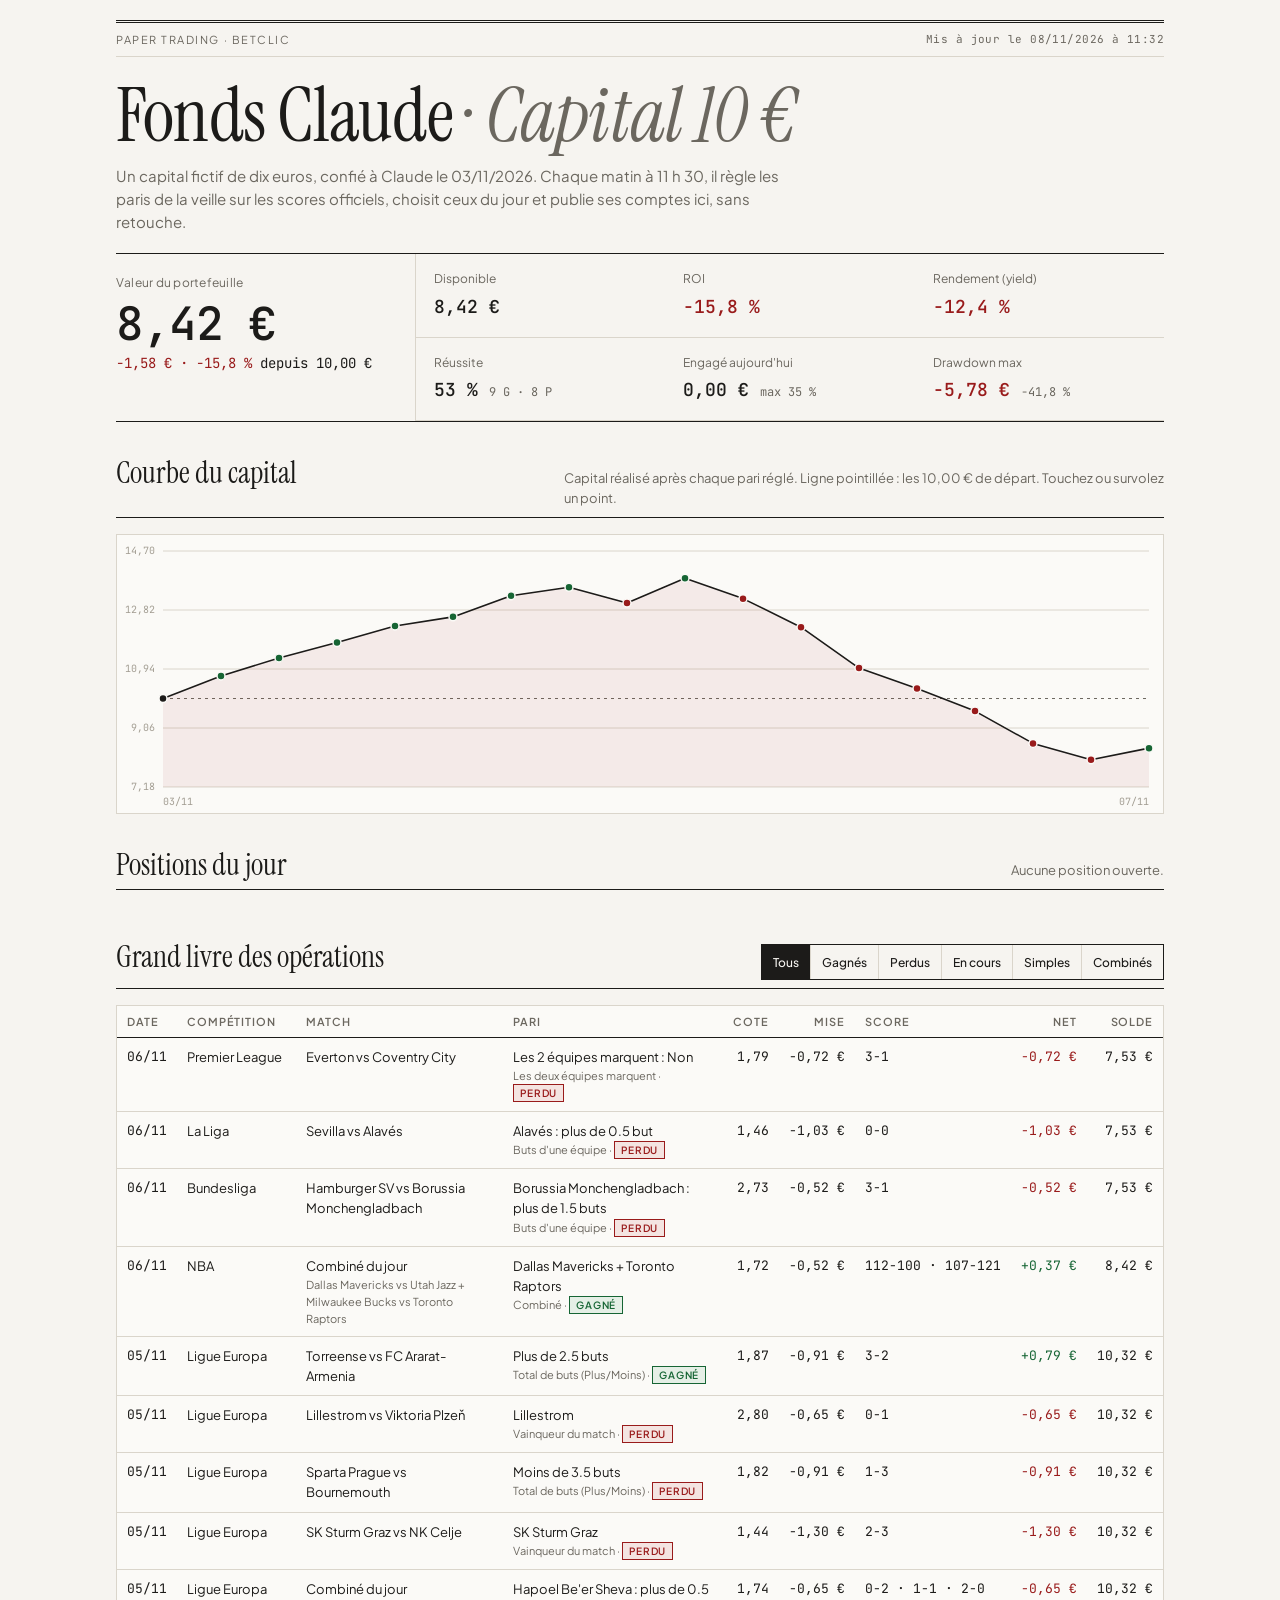
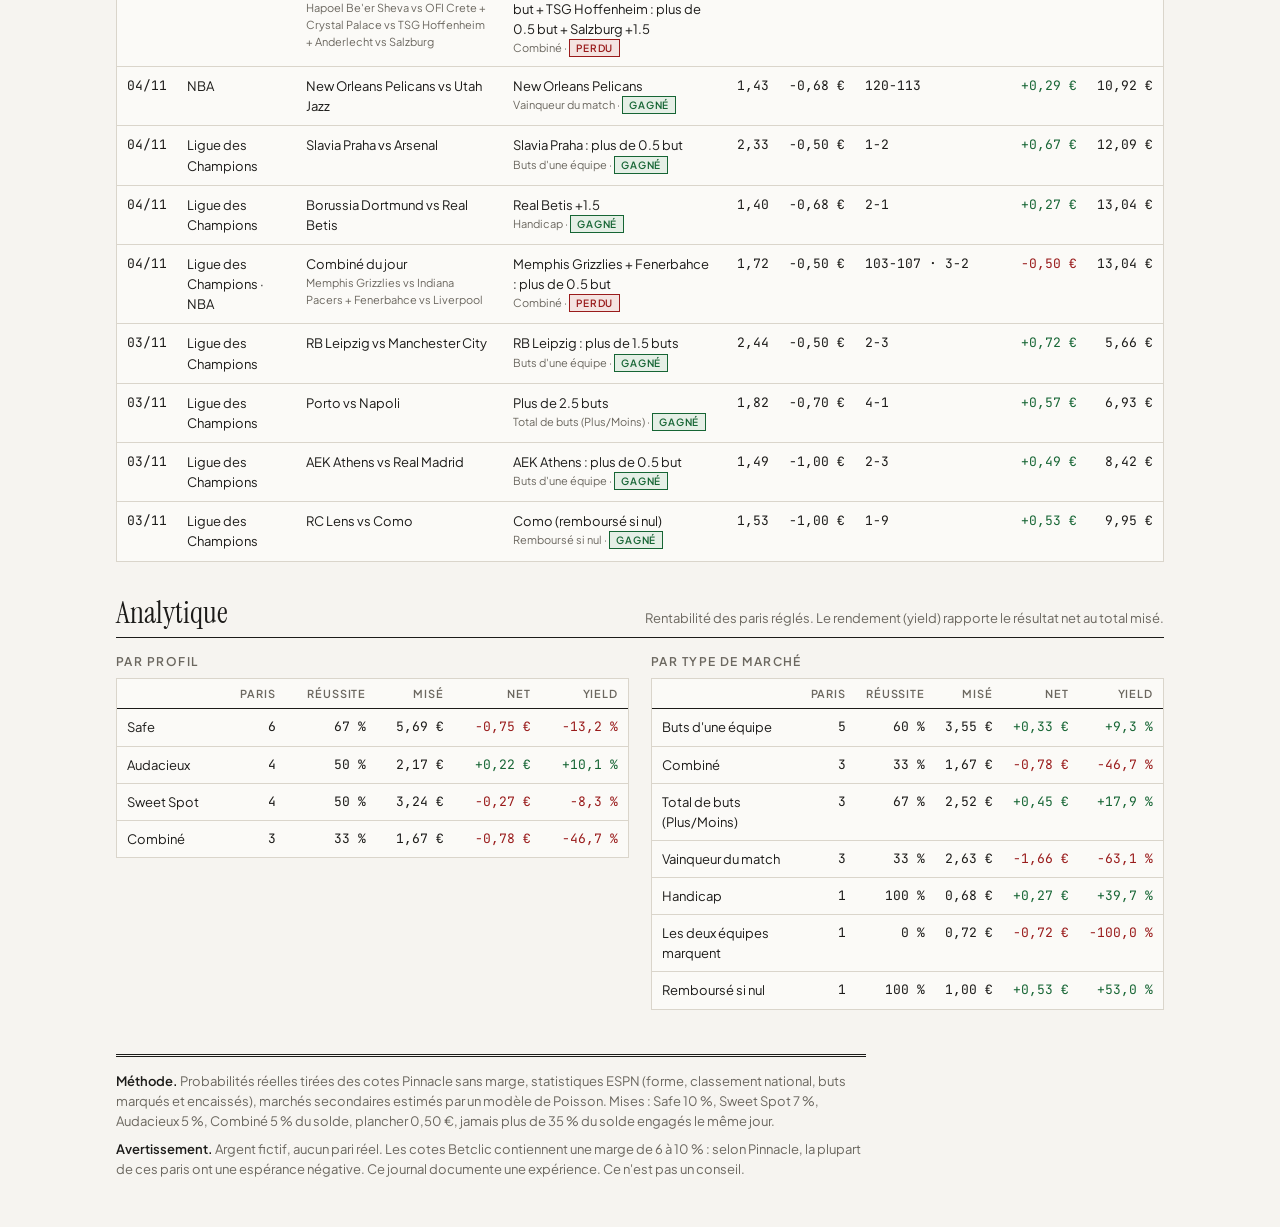
==== docs/index.html @ 814136c5 "update: bilan et paris du 08/11/2026" ====
<!doctype html>
<html lang="fr">
<head>
<meta charset="utf-8">
<meta name="viewport" content="width=device-width, initial-scale=1, viewport-fit=cover">
<title>Fonds Claude · Capital 10 €</title>
<meta name="description" content="Journal public d'un portefeuille fictif de 10 € géré en autonomie par Claude : paris Betclic, grand livre et courbe du capital.">
<meta name="theme-color" content="#F6F4F0" media="(prefers-color-scheme: light)">
<meta name="theme-color" content="#0F1012" media="(prefers-color-scheme: dark)">
<link rel="preconnect" href="https://fonts.googleapis.com">
<link rel="preconnect" href="https://fonts.gstatic.com" crossorigin>
<link href="https://fonts.googleapis.com/css2?family=Instrument+Serif:ital@0;1&family=JetBrains+Mono:wght@400;500;600&family=Plus+Jakarta+Sans:wght@400;500;600;700&display=swap" rel="stylesheet">
<link rel="stylesheet" href="style.css">
</head>
<body>
<div class="page">
  <header class="masthead">
    <div class="rule-row">
      <span class="kicker">Paper trading · Betclic</span>
      <span class="kicker mono" id="dateline"></span>
    </div>
    <h1>Fonds Claude <em>· Capital 10&nbsp;€</em></h1>
    <p class="dek">Un capital fictif de dix euros, confié à Claude le <span id="started"></span>. Chaque matin à 11&nbsp;h&nbsp;30, il règle les paris de la veille sur les scores officiels, choisit ceux du jour et publie ses comptes ici, sans retouche.</p>
  </header>

  <section class="ledger-head" aria-label="Situation du portefeuille">
    <div class="balance">
      <div class="label">Valeur du portefeuille</div>
      <div class="big mono" id="equity"></div>
      <div class="delta mono" id="delta"></div>
    </div>
    <dl class="figures" id="figures"></dl>
  </section>

  <section class="block">
    <div class="block-head">
      <h2>Courbe du capital</h2>
      <p class="note">Capital réalisé après chaque pari réglé. Ligne pointillée : les 10,00 € de départ. Touchez ou survolez un point.</p>
    </div>
    <div class="chart" id="chart" role="img" aria-label="Évolution du capital depuis 10 euros">
      <div class="tip" id="tip" hidden></div>
    </div>
  </section>

  <section class="block">
    <div class="block-head">
      <h2>Positions du jour</h2>
      <p class="note" id="positions-note"></p>
    </div>
    <div class="tickets" id="positions"></div>
  </section>

  <section class="block">
    <div class="block-head">
      <h2>Grand livre des opérations</h2>
      <div class="filters" role="tablist" id="filters">
        <button data-f="all" aria-pressed="true">Tous</button>
        <button data-f="won">Gagnés</button>
        <button data-f="lost">Perdus</button>
        <button data-f="open">En cours</button>
        <button data-f="single">Simples</button>
        <button data-f="combo">Combinés</button>
      </div>
    </div>
    <div class="table-wrap">
      <table class="book" id="book">
        <thead><tr>
          <th>Date</th><th>Compétition</th><th>Match</th><th>Pari</th>
          <th class="num">Cote</th><th class="num">Mise</th><th>Score</th><th class="num">Net</th><th class="num">Solde</th>
        </tr></thead>
        <tbody></tbody>
      </table>
    </div>
    <p class="empty" id="book-empty" hidden>Aucune opération dans ce filtre.</p>
  </section>

  <section class="block">
    <div class="block-head">
      <h2>Analytique</h2>
      <p class="note">Rentabilité des paris réglés. Le rendement (yield) rapporte le résultat net au total misé.</p>
    </div>
    <div class="split">
      <div><h3>Par profil</h3><div class="table-wrap"><table class="book compact" id="by-profile"></table></div></div>
      <div><h3>Par type de marché</h3><div class="table-wrap"><table class="book compact" id="by-market"></table></div></div>
    </div>
  </section>

  <footer class="colophon">
    <p><strong>Méthode.</strong> Probabilités réelles tirées des cotes Pinnacle sans marge, statistiques ESPN (forme, classement national, buts marqués et encaissés), marchés secondaires estimés par un modèle de Poisson. Mises : <span id="stake-rule"></span>, plancher 0,50 €, jamais plus de 35 % du solde engagés le même jour.</p>
    <p><strong>Avertissement.</strong> Argent fictif, aucun pari réel. Les cotes Betclic contiennent une marge de 6 à 10 % : selon Pinnacle, la plupart de ces paris ont une espérance négative. Ce journal documente une expérience. Ce n'est pas un conseil.</p>
  </footer>
</div>
<script id="fund-data" type="application/json">{"generated_at": "08/11/2026 à 11:32", "today": "08/11/2026", "started": "03/11/2026", "site_url": "https://bourikerss.github.io/claude-betclic-fund/", "metrics": {"initial": 10.0, "equity": 8.42, "balance": 8.42, "exposure": 0, "profit": -1.58, "profit_pct": -0.158, "roi": -0.158, "yield": -0.12372748629600627, "winrate": 0.5294117647058824, "won": 9, "lost": 8, "void": 0, "pending": 0, "max_drawdown": 5.78, "max_drawdown_pct": 0.41793203181489513, "staked_today": 0, "daily_cap": 0.35}, "equity": [{"t": "03/11 20:49", "v": 10.0, "label": "Capital de départ", "status": null, "net": null, "score": null}, {"t": "05/11 11:30", "v": 10.72, "label": "RB Leipzig vs Manchester City · RB Leipzig : plus de 1.5 buts", "status": "GAGNE", "net": 0.72, "score": "2-3"}, {"t": "05/11 11:30", "v": 11.29, "label": "Porto vs Napoli · Plus de 2.5 buts", "status": "GAGNE", "net": 0.57, "score": "4-1"}, {"t": "05/11 11:30", "v": 11.78, "label": "AEK Athens vs Real Madrid · AEK Athens : plus de 0.5 but", "status": "GAGNE", "net": 0.49, "score": "2-3"}, {"t": "05/11 11:30", "v": 12.31, "label": "RC Lens vs Como · Como (remboursé si nul)", "status": "GAGNE", "net": 0.53, "score": "1-9"}, {"t": "05/11 11:30", "v": 12.6, "label": "New Orleans Pelicans vs Utah Jazz · New Orleans Pelicans", "status": "GAGNE", "net": 0.29, "score": "120-113"}, {"t": "05/11 11:30", "v": 13.27, "label": "Slavia Praha vs Arsenal · Slavia Praha : plus de 0.5 but", "status": "GAGNE", "net": 0.67, "score": "1-2"}, {"t": "05/11 11:30", "v": 13.54, "label": "Borussia Dortmund vs Real Betis · Real Betis +1.5", "status": "GAGNE", "net": 0.27, "score": "2-1"}, {"t": "05/11 11:30", "v": 13.04, "label": "Combiné du jour · 2 sélections", "status": "PERDU", "net": -0.5, "score": "103-107 · 3-2"}, {"t": "06/11 11:30", "v": 13.83, "label": "Torreense vs FC Ararat-Armenia · Plus de 2.5 buts", "status": "GAGNE", "net": 0.79, "score": "3-2"}, {"t": "06/11 11:30", "v": 13.18, "label": "Lillestrom vs Viktoria Plzeň · Lillestrom", "status": "PERDU", "net": -0.65, "score": "0-1"}, {"t": "06/11 11:30", "v": 12.27, "label": "Sparta Prague vs Bournemouth · Moins de 3.5 buts", "status": "PERDU", "net": -0.91, "score": "1-3"}, {"t": "06/11 11:30", "v": 10.97, "label": "SK Sturm Graz vs NK Celje · SK Sturm Graz", "status": "PERDU", "net": -1.3, "score": "2-3"}, {"t": "06/11 11:30", "v": 10.32, "label": "Combiné du jour · 3 sélections", "status": "PERDU", "net": -0.65, "score": "0-2 · 1-1 · 2-0"}, {"t": "07/11 11:32", "v": 9.6, "label": "Everton vs Coventry City · Les 2 équipes marquent : Non", "status": "PERDU", "net": -0.72, "score": "3-1"}, {"t": "07/11 11:32", "v": 8.57, "label": "Sevilla vs Alavés · Alavés : plus de 0.5 but", "status": "PERDU", "net": -1.03, "score": "0-0"}, {"t": "07/11 11:32", "v": 8.05, "label": "Hamburger SV vs Borussia Monchengladbach · Borussia Monchengladbach : plus de 1.5 buts", "status": "PERDU", "net": -0.52, "score": "3-1"}, {"t": "07/11 11:32", "v": 8.42, "label": "Combiné du jour · 2 sélections", "status": "GAGNE", "net": 0.37, "score": "112-100 · 107-121"}], "positions": [], "bets": [{"id": "586bec023ee8ac2f0645d963bd2c9d25_btts_no", "kind": "SIMPLE", "profile": "SWEET_SPOT", "profile_name": "Sweet Spot", "placed": "06/11", "placed_day": "2026-11-06", "kickoff": "06/11 21:00", "competition": "Premier League", "match": "Everton vs Coventry City", "market": "Les deux équipes marquent", "selection": "Les 2 équipes marquent : Non", "odd": 1.79, "stake": 0.72, "potential": 1.29, "status": "PERDU", "score": "3-1", "net": -0.72, "balance": 7.53, "confidence": 46, "headline": "Everton n'a encaissé que dans 5/9 matchs", "estimated": true, "legs": [{"match": "Everton vs Coventry City", "competition": "Premier League", "selection": "Les 2 équipes marquent : Non", "odd": 1.79, "kickoff": "06/11 21:00", "status": "PERDU", "score": "3-1"}]}, {"id": "9dd0014685fd62d9b2890d7c33a8c9ab_team_totals_alaves-over_+0.5", "kind": "SIMPLE", "profile": "SAFE", "profile_name": "Safe", "placed": "06/11", "placed_day": "2026-11-06", "kickoff": "06/11 21:00", "competition": "La Liga", "match": "Sevilla vs Alavés", "market": "Buts d'une équipe", "selection": "Alavés : plus de 0.5 but", "odd": 1.46, "stake": 1.03, "potential": 1.5, "status": "PERDU", "score": "0-0", "net": -1.03, "balance": 7.53, "confidence": 45, "headline": "Alavés marque 1,1 buts/match, Sevilla en encaisse 2,1", "estimated": true, "legs": [{"match": "Sevilla vs Alavés", "competition": "La Liga", "selection": "Alavés : plus de 0.5 but", "odd": 1.46, "kickoff": "06/11 21:00", "status": "PERDU", "score": "0-0"}]}, {"id": "295076c39e49863cb54db085ac3cd340_team_totals_borussia-monchengladbach-over_+1.5", "kind": "SIMPLE", "profile": "AUDACIEUX", "profile_name": "Audacieux", "placed": "06/11", "placed_day": "2026-11-06", "kickoff": "06/11 20:30", "competition": "Bundesliga", "match": "Hamburger SV vs Borussia Monchengladbach", "market": "Buts d'une équipe", "selection": "Borussia Monchengladbach : plus de 1.5 buts", "odd": 2.73, "stake": 0.52, "potential": 1.42, "status": "PERDU", "score": "3-1", "net": -0.52, "balance": 7.53, "confidence": 38, "headline": "Borussia Monchengladbach marque 1,5 buts/match, Hamburger SV en encaisse 2,0", "estimated": true, "legs": [{"match": "Hamburger SV vs Borussia Monchengladbach", "competition": "Bundesliga", "selection": "Borussia Monchengladbach : plus de 1.5 buts", "odd": 2.73, "kickoff": "06/11 20:30", "status": "PERDU", "score": "3-1"}]}, {"id": "combo_20261106", "kind": "COMBINE", "profile": "COMBINE", "profile_name": "Combiné", "placed": "06/11", "placed_day": "2026-11-06", "kickoff": "07/11 02:10", "competition": "NBA", "match": "Dallas Mavericks vs Utah Jazz + Milwaukee Bucks vs Toronto Raptors", "market": "Combiné", "selection": "Dallas Mavericks + Toronto Raptors", "odd": 1.72, "stake": 0.52, "potential": 0.89, "status": "GAGNE", "score": "112-100 · 107-121", "net": 0.37, "balance": 8.42, "confidence": 87, "headline": "2 sélections, 49 % de réussite combinée selon Pinnacle", "estimated": false, "legs": [{"match": "Dallas Mavericks vs Utah Jazz", "competition": "NBA", "selection": "Dallas Mavericks", "odd": 1.3, "kickoff": "07/11 02:10", "status": "GAGNE", "score": "112-100"}, {"match": "Milwaukee Bucks vs Toronto Raptors", "competition": "NBA", "selection": "Toronto Raptors", "odd": 1.32, "kickoff": "07/11 02:10", "status": "GAGNE", "score": "107-121"}]}, {"id": "402e102fa845ed84ab7e59b3b17f8c29_totals_over_+2.5", "kind": "SIMPLE", "profile": "SWEET_SPOT", "profile_name": "Sweet Spot", "placed": "05/11", "placed_day": "2026-11-05", "kickoff": "05/11 21:00", "competition": "Ligue Europa", "match": "Torreense vs FC Ararat-Armenia", "market": "Total de buts (Plus/Moins)", "selection": "Plus de 2.5 buts", "odd": 1.87, "stake": 0.91, "potential": 1.7, "status": "GAGNE", "score": "3-2", "net": 0.79, "balance": 10.32, "confidence": 49, "headline": "4,0 buts attendus : Torreense 1,3 marqués/2,3 encaissés, FC Ararat-Armenia 0,7/3,7 par match", "estimated": true, "legs": [{"match": "Torreense vs FC Ararat-Armenia", "competition": "Ligue Europa", "selection": "Plus de 2.5 buts", "odd": 1.87, "kickoff": "05/11 21:00", "status": "GAGNE", "score": "3-2"}]}, {"id": "c50815d0a3cbc7dfe6b9f3a737ce4836_h2h_lillestrom", "kind": "SIMPLE", "profile": "AUDACIEUX", "profile_name": "Audacieux", "placed": "05/11", "placed_day": "2026-11-05", "kickoff": "05/11 18:45", "competition": "Ligue Europa", "match": "Lillestrom vs Viktoria Plzeň", "market": "Vainqueur du match", "selection": "Lillestrom", "odd": 2.8, "stake": 0.65, "potential": 1.82, "status": "PERDU", "score": "0-1", "net": -0.65, "balance": 10.32, "confidence": 46, "headline": "Lillestrom : 6V-1N-7D à domicile, forme NVDVV contre DDD pour Viktoria Plzeň", "estimated": false, "legs": [{"match": "Lillestrom vs Viktoria Plzeň", "competition": "Ligue Europa", "selection": "Lillestrom", "odd": 2.8, "kickoff": "05/11 18:45", "status": "PERDU", "score": "0-1"}]}, {"id": "d437cbfcee6b57ec58d464e6b459c56e_totals_under_+3.5", "kind": "SIMPLE", "profile": "SWEET_SPOT", "profile_name": "Sweet Spot", "placed": "05/11", "placed_day": "2026-11-05", "kickoff": "05/11 18:45", "competition": "Ligue Europa", "match": "Sparta Prague vs Bournemouth", "market": "Total de buts (Plus/Moins)", "selection": "Moins de 3.5 buts", "odd": 1.82, "stake": 0.91, "potential": 1.66, "status": "PERDU", "score": "1-3", "net": -0.91, "balance": 10.32, "confidence": 46, "headline": "2,8 buts attendus : Sparta Prague 1,7 marqués/1,0 encaissés, Bournemouth 2,1/0,7 par match", "estimated": true, "legs": [{"match": "Sparta Prague vs Bournemouth", "competition": "Ligue Europa", "selection": "Moins de 3.5 buts", "odd": 1.82, "kickoff": "05/11 18:45", "status": "PERDU", "score": "1-3"}]}, {"id": "84b68e09ecbe93fdbce759cd822322a2_h2h_sk-sturm-graz", "kind": "SIMPLE", "profile": "SAFE", "profile_name": "Safe", "placed": "05/11", "placed_day": "2026-11-05", "kickoff": "05/11 21:00", "competition": "Ligue Europa", "match": "SK Sturm Graz vs NK Celje", "market": "Vainqueur du match", "selection": "SK Sturm Graz", "odd": 1.44, "stake": 1.3, "potential": 1.87, "status": "PERDU", "score": "2-3", "net": -1.3, "balance": 10.32, "confidence": 45, "headline": "SK Sturm Graz : 4V-3N-0D à domicile, forme DVVNN contre DDN pour NK Celje", "estimated": false, "legs": [{"match": "SK Sturm Graz vs NK Celje", "competition": "Ligue Europa", "selection": "SK Sturm Graz", "odd": 1.44, "kickoff": "05/11 21:00", "status": "PERDU", "score": "2-3"}]}, {"id": "combo_20261105", "kind": "COMBINE", "profile": "COMBINE", "profile_name": "Combiné", "placed": "05/11", "placed_day": "2026-11-05", "kickoff": "05/11 21:00", "competition": "Ligue Europa", "match": "Hapoel Be'er Sheva vs OFI Crete + Crystal Palace vs TSG Hoffenheim + Anderlecht vs Salzburg", "market": "Combiné", "selection": "Hapoel Be'er Sheva : plus de 0.5 but + TSG Hoffenheim : plus de 0.5 but + Salzburg +1.5", "odd": 1.74, "stake": 0.65, "potential": 1.13, "status": "PERDU", "score": "0-2 · 1-1 · 2-0", "net": -0.65, "balance": 10.32, "confidence": 100, "headline": "3 sélections, 43 % de réussite combinée selon Pinnacle", "estimated": true, "legs": [{"match": "Hapoel Be'er Sheva vs OFI Crete", "competition": "Ligue Europa", "selection": "Hapoel Be'er Sheva : plus de 0.5 but", "odd": 1.16, "kickoff": "05/11 21:00", "status": "PERDU", "score": "0-2"}, {"match": "Crystal Palace vs TSG Hoffenheim", "competition": "Ligue Europa", "selection": "TSG Hoffenheim : plus de 0.5 but", "odd": 1.17, "kickoff": "05/11 18:45", "status": "GAGNE", "score": "1-1"}, {"match": "Anderlecht vs Salzburg", "competition": "Ligue Europa", "selection": "Salzburg +1.5", "odd": 1.28, "kickoff": "05/11 18:45", "status": "PERDU", "score": "2-0"}]}, {"id": "0b5966b7b96eb844618eea8f215a0c71_h2h_new-orleans-pelicans", "kind": "SIMPLE", "profile": "SAFE", "profile_name": "Safe", "placed": "04/11", "placed_day": "2026-11-04", "kickoff": "05/11 02:10", "competition": "NBA", "match": "New Orleans Pelicans vs Utah Jazz", "market": "Vainqueur du match", "selection": "New Orleans Pelicans", "odd": 1.43, "stake": 0.68, "potential": 0.97, "status": "GAGNE", "score": "120-113", "net": 0.29, "balance": 10.92, "confidence": 57, "headline": "New Orleans Pelicans : 2V-2D à domicile, forme DDVVV contre DDDDD pour Utah Jazz", "estimated": false, "legs": [{"match": "New Orleans Pelicans vs Utah Jazz", "competition": "NBA", "selection": "New Orleans Pelicans", "odd": 1.43, "kickoff": "05/11 02:10", "status": "GAGNE", "score": "120-113"}]}, {"id": "a5910ae3b314876faea7f5c03b8aeaad_team_totals_slavia-praha-over_+0.5", "kind": "SIMPLE", "profile": "AUDACIEUX", "profile_name": "Audacieux", "placed": "04/11", "placed_day": "2026-11-04", "kickoff": "04/11 21:00", "competition": "Ligue des Champions", "match": "Slavia Praha vs Arsenal", "market": "Buts d'une équipe", "selection": "Slavia Praha : plus de 0.5 but", "odd": 2.33, "stake": 0.5, "potential": 1.17, "status": "GAGNE", "score": "1-2", "net": 0.67, "balance": 12.09, "confidence": 56, "headline": "Slavia Praha marque 1,3 buts/match, Arsenal en encaisse 0,5", "estimated": true, "legs": [{"match": "Slavia Praha vs Arsenal", "competition": "Ligue des Champions", "selection": "Slavia Praha : plus de 0.5 but", "odd": 2.33, "kickoff": "04/11 21:00", "status": "GAGNE", "score": "1-2"}]}, {"id": "6d386ed81fabf67aa19fbd442c0d8c60_spreads_real-betis_+1.5", "kind": "SIMPLE", "profile": "SAFE", "profile_name": "Safe", "placed": "04/11", "placed_day": "2026-11-04", "kickoff": "04/11 21:00", "competition": "Ligue des Champions", "match": "Borussia Dortmund vs Real Betis", "market": "Handicap", "selection": "Real Betis +1.5", "odd": 1.4, "stake": 0.68, "potential": 0.95, "status": "GAGNE", "score": "2-1", "net": 0.27, "balance": 13.04, "confidence": 50, "headline": "Différence par match : Real Betis +0,4, Borussia Dortmund +0,8", "estimated": true, "legs": [{"match": "Borussia Dortmund vs Real Betis", "competition": "Ligue des Champions", "selection": "Real Betis +1.5", "odd": 1.4, "kickoff": "04/11 21:00", "status": "GAGNE", "score": "2-1"}]}, {"id": "combo_20261104", "kind": "COMBINE", "profile": "COMBINE", "profile_name": "Combiné", "placed": "04/11", "placed_day": "2026-11-04", "kickoff": "05/11 02:10", "competition": "Ligue des Champions · NBA", "match": "Memphis Grizzlies vs Indiana Pacers + Fenerbahce vs Liverpool", "market": "Combiné", "selection": "Memphis Grizzlies + Fenerbahce : plus de 0.5 but", "odd": 1.72, "stake": 0.5, "potential": 0.86, "status": "PERDU", "score": "103-107 · 3-2", "net": -0.5, "balance": 13.04, "confidence": 100, "headline": "2 sélections, 48 % de réussite combinée selon Pinnacle", "estimated": true, "legs": [{"match": "Memphis Grizzlies vs Indiana Pacers", "competition": "NBA", "selection": "Memphis Grizzlies", "odd": 1.31, "kickoff": "05/11 02:10", "status": "PERDU", "score": "103-107"}, {"match": "Fenerbahce vs Liverpool", "competition": "Ligue des Champions", "selection": "Fenerbahce : plus de 0.5 but", "odd": 1.31, "kickoff": "04/11 18:45", "status": "GAGNE", "score": "3-2"}]}, {"id": "df7d2d81b9e2f3f11c6aeddaee6b7085_team_totals_rb-leipzig-over_+1.5", "kind": "SIMPLE", "profile": "AUDACIEUX", "profile_name": "Audacieux", "placed": "03/11", "placed_day": "2026-11-03", "kickoff": "04/11 21:00", "competition": "Ligue des Champions", "match": "RB Leipzig vs Manchester City", "market": "Buts d'une équipe", "selection": "RB Leipzig : plus de 1.5 buts", "odd": 2.44, "stake": 0.5, "potential": 1.22, "status": "GAGNE", "score": "2-3", "net": 0.72, "balance": 5.66, "confidence": 48, "headline": "RB Leipzig marque 2,1 buts/match, Manchester City en encaisse 1,6", "estimated": true, "legs": [{"match": "RB Leipzig vs Manchester City", "competition": "Ligue des Champions", "selection": "RB Leipzig : plus de 1.5 buts", "odd": 2.44, "kickoff": "04/11 21:00", "status": "GAGNE", "score": "2-3"}]}, {"id": "ba82ee37f64a66a30d85f8b90082ec2f_totals_over_+2.5", "kind": "SIMPLE", "profile": "SWEET_SPOT", "profile_name": "Sweet Spot", "placed": "03/11", "placed_day": "2026-11-03", "kickoff": "04/11 21:00", "competition": "Ligue des Champions", "match": "Porto vs Napoli", "market": "Total de buts (Plus/Moins)", "selection": "Plus de 2.5 buts", "odd": 1.82, "stake": 0.7, "potential": 1.27, "status": "GAGNE", "score": "4-1", "net": 0.57, "balance": 6.93, "confidence": 47, "headline": "3,2 buts attendus : Porto 2,0 marqués/0,9 encaissés, Napoli 1,9/1,7 par match", "estimated": true, "legs": [{"match": "Porto vs Napoli", "competition": "Ligue des Champions", "selection": "Plus de 2.5 buts", "odd": 1.82, "kickoff": "04/11 21:00", "status": "GAGNE", "score": "4-1"}]}, {"id": "f43ef699c987e112e115f7035114854e_team_totals_aek-athens-over_+0.5", "kind": "SIMPLE", "profile": "SAFE", "profile_name": "Safe", "placed": "03/11", "placed_day": "2026-11-03", "kickoff": "04/11 18:45", "competition": "Ligue des Champions", "match": "AEK Athens vs Real Madrid", "market": "Buts d'une équipe", "selection": "AEK Athens : plus de 0.5 but", "odd": 1.49, "stake": 1.0, "potential": 1.49, "status": "GAGNE", "score": "2-3", "net": 0.49, "balance": 8.42, "confidence": 40, "headline": "AEK Athens marque 2,1 buts/match, Real Madrid en encaisse 1,1", "estimated": true, "legs": [{"match": "AEK Athens vs Real Madrid", "competition": "Ligue des Champions", "selection": "AEK Athens : plus de 0.5 but", "odd": 1.49, "kickoff": "04/11 18:45", "status": "GAGNE", "score": "2-3"}]}, {"id": "013cecbf40f5b4530342632a80f35b00_dnb_como", "kind": "SIMPLE", "profile": "SAFE", "profile_name": "Safe", "placed": "03/11", "placed_day": "2026-11-03", "kickoff": "04/11 21:00", "competition": "Ligue des Champions", "match": "RC Lens vs Como", "market": "Remboursé si nul", "selection": "Como (remboursé si nul)", "odd": 1.53, "stake": 1.0, "potential": 1.53, "status": "GAGNE", "score": "1-9", "net": 0.53, "balance": 9.95, "confidence": 32, "headline": "Como : 4V-1N-2D à l'extérieur, forme VVVVV contre DVDVD pour RC Lens", "estimated": true, "legs": [{"match": "RC Lens vs Como", "competition": "Ligue des Champions", "selection": "Como (remboursé si nul)", "odd": 1.53, "kickoff": "04/11 21:00", "status": "GAGNE", "score": "1-9"}]}], "analytics": {"by_profile": [{"name": "Safe", "count": 6, "settled": 6, "won": 4, "lost": 2, "winrate": 0.6666666666666666, "staked": 5.69, "net": -0.75, "yield": -0.13181019332161686}, {"name": "Audacieux", "count": 4, "settled": 4, "won": 2, "lost": 2, "winrate": 0.5, "staked": 2.17, "net": 0.22, "yield": 0.10138248847926268}, {"name": "Sweet Spot", "count": 4, "settled": 4, "won": 2, "lost": 2, "winrate": 0.5, "staked": 3.24, "net": -0.27, "yield": -0.08333333333333333}, {"name": "Combiné", "count": 3, "settled": 3, "won": 1, "lost": 2, "winrate": 0.3333333333333333, "staked": 1.67, "net": -0.78, "yield": -0.46706586826347307}], "by_market": [{"name": "Buts d'une équipe", "count": 5, "settled": 5, "won": 3, "lost": 2, "winrate": 0.6, "staked": 3.55, "net": 0.33, "yield": 0.09295774647887325}, {"name": "Combiné", "count": 3, "settled": 3, "won": 1, "lost": 2, "winrate": 0.3333333333333333, "staked": 1.67, "net": -0.78, "yield": -0.46706586826347307}, {"name": "Total de buts (Plus/Moins)", "count": 3, "settled": 3, "won": 2, "lost": 1, "winrate": 0.6666666666666666, "staked": 2.52, "net": 0.45, "yield": 0.17857142857142858}, {"name": "Vainqueur du match", "count": 3, "settled": 3, "won": 1, "lost": 2, "winrate": 0.3333333333333333, "staked": 2.63, "net": -1.66, "yield": -0.6311787072243346}, {"name": "Handicap", "count": 1, "settled": 1, "won": 1, "lost": 0, "winrate": 1.0, "staked": 0.68, "net": 0.27, "yield": 0.39705882352941174}, {"name": "Les deux équipes marquent", "count": 1, "settled": 1, "won": 0, "lost": 1, "winrate": 0.0, "staked": 0.72, "net": -0.72, "yield": -1.0}, {"name": "Remboursé si nul", "count": 1, "settled": 1, "won": 1, "lost": 0, "winrate": 1.0, "staked": 1.0, "net": 0.53, "yield": 0.53}]}, "rules": {"stake_pct": {"Safe": 0.1, "Sweet Spot": 0.07, "Audacieux": 0.05, "Combiné": 0.05}, "stake_min": 0.5, "daily_cap": 0.35}}</script>
<script src="app.js"></script>
</body>
</html>
---- docs/style.css ----
/* Fonds Claude — journal financier : papier crème, filets d'un pixel, chiffres en chasse fixe. */
:root {
  --paper: #F6F4F0;
  --sheet: #FBFAF7;
  --ink: #1C1B19;
  --muted: #6B675F;
  --faint: #A39E93;
  --rule: #DAD5CB;
  --rule-strong: #1C1B19;
  --gain: #166534;
  --loss: #991B1B;
  --open: #A16207;
  --gain-wash: #E5EFE6;
  --loss-wash: #F4E4E1;
  --open-wash: #F5ECD9;
  --serif: "Instrument Serif", "Newsreader", Georgia, serif;
  --sans: "Plus Jakarta Sans", system-ui, -apple-system, sans-serif;
  --mono: "JetBrains Mono", ui-monospace, "SF Mono", Menlo, monospace;
  color-scheme: light;
}
@media (prefers-color-scheme: dark) {
  :root {
    --paper: #0F1012;
    --sheet: #151619;
    --ink: #E9E6DF;
    --muted: #9B978E;
    --faint: #66635D;
    --rule: #2A2B2F;
    --rule-strong: #E9E6DF;
    --gain: #5FB37C;
    --loss: #E07462;
    --open: #D9A045;
    --gain-wash: #14251A;
    --loss-wash: #2A1715;
    --open-wash: #2A2113;
    color-scheme: dark;
  }
}

* { box-sizing: border-box; }
html { -webkit-text-size-adjust: 100%; }
body {
  margin: 0;
  background: var(--paper);
  color: var(--ink);
  font: 400 15px/1.55 var(--sans);
  -webkit-font-smoothing: antialiased;
}
.page { max-width: 1080px; margin: 0 auto; padding: 0 16px 48px; }
.mono, .num, td.num, .figures dd { font-family: var(--mono); font-variant-numeric: tabular-nums; }
.gain { color: var(--gain); }
.loss { color: var(--loss); }
.open { color: var(--open); }

/* --- En-tête ----------------------------------------------------------------------- */
.masthead { padding-top: 20px; border-bottom: 1px solid var(--rule-strong); }
.rule-row {
  display: flex; justify-content: space-between; gap: 12px; flex-wrap: wrap;
  padding: 8px 0; border-top: 3px double var(--rule-strong); border-bottom: 1px solid var(--rule);
}
.kicker { font-size: 11px; letter-spacing: .14em; text-transform: uppercase; color: var(--muted); }
.kicker.mono { letter-spacing: .04em; text-transform: none; }
h1 {
  font: 400 clamp(40px, 9vw, 76px)/0.98 var(--serif);
  letter-spacing: -0.01em; margin: 22px 0 10px;
}
h1 em { font-style: italic; color: var(--muted); }
.dek { max-width: 62ch; margin: 0 0 20px; color: var(--muted); font-size: 15px; }

/* --- Situation ----------------------------------------------------------------------- */
.ledger-head {
  display: grid; grid-template-columns: minmax(0, 1fr); border-bottom: 1px solid var(--rule-strong);
}
@media (min-width: 760px) { .ledger-head { grid-template-columns: 300px minmax(0, 1fr); } }
.balance { padding: 20px 20px 20px 0; border-bottom: 1px solid var(--rule); }
@media (min-width: 760px) { .balance { border-bottom: 0; border-right: 1px solid var(--rule); } }
.label { font-size: 12px; color: var(--muted); letter-spacing: .02em; }
.big { font-size: 46px; font-weight: 500; letter-spacing: -0.03em; line-height: 1.1; margin-top: 6px; }
.delta { margin-top: 4px; font-size: 14px; }
.figures {
  display: grid; grid-template-columns: repeat(2, minmax(0, 1fr)); margin: 0;
}
@media (min-width: 560px) { .figures { grid-template-columns: repeat(3, minmax(0, 1fr)); } }
.figures div { padding: 14px 14px 14px 0; border-bottom: 1px solid var(--rule); }
@media (min-width: 760px) {
  .figures div { padding: 16px 18px; border-left: 0; }
  .figures div:nth-child(3n+1) { border-left: 0; }
}
.figures dt { font-size: 12px; color: var(--muted); }
.figures dd { margin: 4px 0 0; font-size: 18px; font-weight: 500; }
.figures dd small { font-size: 12px; color: var(--muted); font-weight: 400; }

/* --- Blocs ------------------------------------------------------------------------- */
.block { padding-top: 34px; }
.block-head {
  display: flex; flex-wrap: wrap; align-items: baseline; justify-content: space-between; gap: 8px 20px;
  border-bottom: 1px solid var(--rule-strong); padding-bottom: 8px; margin-bottom: 16px;
}
h2 { font: 400 30px/1.1 var(--serif); margin: 0; }
h3 { font: 600 12px/1.4 var(--sans); letter-spacing: .12em; text-transform: uppercase; color: var(--muted); margin: 0 0 8px; }
.note { margin: 0; font-size: 13px; color: var(--muted); max-width: 60ch; }
.empty { color: var(--muted); font-style: italic; }

/* --- Graphique ----------------------------------------------------------------------- */
.chart {
  position: relative; height: 280px; border: 1px solid var(--rule); background: var(--sheet);
  touch-action: pan-y;
}
@media (max-width: 560px) { .chart { height: 220px; } }
.chart svg { display: block; width: 100%; height: 100%; }
.chart .grid line { stroke: var(--rule); stroke-width: 1; }
.chart .axis text { fill: var(--faint); font: 400 10px var(--mono); }
.chart .base { stroke: var(--muted); stroke-dasharray: 3 4; stroke-width: 1; }
.chart .line { fill: none; stroke: var(--ink); stroke-width: 1.6; stroke-linejoin: round; }
.chart .area { opacity: .07; }
.chart .dot { stroke: var(--sheet); stroke-width: 1.5; }
.chart .cursor { stroke: var(--muted); stroke-width: 1; }
.tip {
  position: absolute; top: 8px; z-index: 2; min-width: 180px; max-width: 260px;
  background: var(--paper); border: 1px solid var(--rule-strong); padding: 8px 10px;
  font-size: 12px; line-height: 1.4; pointer-events: none;
}
.tip .t { font-family: var(--mono); color: var(--muted); }
.tip .v { font-family: var(--mono); font-size: 15px; font-weight: 600; }

/* --- Bordereaux (tickets) ------------------------------------------------------------ */
.tickets { display: grid; gap: 14px; grid-template-columns: minmax(0, 1fr); }
@media (min-width: 680px) { .tickets { grid-template-columns: repeat(2, minmax(0, 1fr)); } }
@media (min-width: 980px) { .tickets { grid-template-columns: repeat(3, minmax(0, 1fr)); } }
.ticket {
  background: var(--sheet); border: 1px solid var(--rule); padding: 14px 16px 12px;
  position: relative; display: flex; flex-direction: column; gap: 10px;
}
.ticket::before {
  content: ""; position: absolute; left: 0; right: 0; top: -1px; height: 3px;
  background: var(--accent, var(--ink));
}
.ticket[data-profile="SAFE"] { --accent: var(--gain); }
.ticket[data-profile="SWEET_SPOT"] { --accent: var(--open); }
.ticket[data-profile="AUDACIEUX"] { --accent: var(--loss); }
.ticket[data-profile="COMBINE"] { --accent: var(--ink); }
.t-top { display: flex; justify-content: space-between; gap: 10px; font-size: 11px; letter-spacing: .1em; text-transform: uppercase; color: var(--muted); }
.t-top .conf { font-family: var(--mono); letter-spacing: 0; text-transform: none; }
.t-match { font: 400 22px/1.15 var(--serif); }
.t-meta { font-size: 12px; color: var(--muted); }
.t-bet { font-weight: 600; font-size: 15px; }
.t-legs { list-style: none; margin: 0; padding: 0; border-top: 1px dashed var(--rule); }
.t-legs li { display: flex; justify-content: space-between; gap: 12px; padding: 7px 0; border-bottom: 1px dashed var(--rule); font-size: 13px; }
.t-legs li span:last-child { font-family: var(--mono); white-space: nowrap; }
.t-legs small { display: block; color: var(--muted); font-size: 11px; }
.t-figs {
  display: grid; grid-template-columns: repeat(3, minmax(0, 1fr));
  border-top: 1px dashed var(--rule); border-bottom: 1px dashed var(--rule); padding: 8px 0;
}
.t-figs div { font-size: 11px; color: var(--muted); }
.t-figs b { display: block; font: 500 16px var(--mono); color: var(--ink); font-variant-numeric: tabular-nums; }
.t-why { font-size: 13px; font-style: italic; color: var(--muted); margin: 0; }

/* --- Grand livre --------------------------------------------------------------------- */
.filters {
  display: flex; flex-wrap: nowrap; gap: 0; border: 1px solid var(--rule-strong);
  max-width: 100%; overflow-x: auto; -webkit-overflow-scrolling: touch; scrollbar-width: none;
}
.filters::-webkit-scrollbar { display: none; }
.filters button {
  font: 500 12px var(--sans); color: var(--ink); background: transparent; border: 0;
  border-left: 1px solid var(--rule); padding: 7px 11px; cursor: pointer; min-height: 34px; white-space: nowrap;
}
.filters button:first-child { border-left: 0; }
.filters button[aria-pressed="true"] { background: var(--ink); color: var(--paper); }
.table-wrap { overflow-x: auto; -webkit-overflow-scrolling: touch; border: 1px solid var(--rule); background: var(--sheet); }
table.book { width: 100%; border-collapse: collapse; font-size: 13px; }
.book th {
  text-align: left; font: 600 11px var(--sans); letter-spacing: .08em; text-transform: uppercase;
  color: var(--muted); padding: 9px 10px; border-bottom: 1px solid var(--rule-strong); white-space: nowrap;
}
.book td { padding: 9px 10px; border-bottom: 1px solid var(--rule); vertical-align: top; }
.book tr:last-child td { border-bottom: 0; }
/* Date figée à gauche pendant le défilement horizontal (mobile) */
#book th:first-child, #book td:first-child { position: sticky; left: 0; background: var(--sheet); z-index: 1; }
#book th:first-child { box-shadow: 1px 0 0 var(--rule); }
#book td:first-child { box-shadow: 1px 0 0 var(--rule); }
.book .num { text-align: right; white-space: nowrap; }
.book td.match { min-width: 160px; }
.book td.bet { min-width: 170px; }
.book td small { display: block; color: var(--muted); font-size: 11px; }
.book td.nowrap { white-space: nowrap; }
.pill {
  display: inline-block; font: 600 10px var(--sans); letter-spacing: .08em; text-transform: uppercase;
  padding: 2px 6px; border: 1px solid currentColor;
}
.pill.won { color: var(--gain); background: var(--gain-wash); }
.pill.lost { color: var(--loss); background: var(--loss-wash); }
.pill.open { color: var(--open); background: var(--open-wash); }
.pill.void { color: var(--muted); }
table.compact td, table.compact th { padding: 8px 10px; }
.split { display: grid; gap: 22px; grid-template-columns: minmax(0, 1fr); }
@media (min-width: 860px) { .split { grid-template-columns: repeat(2, minmax(0, 1fr)); } }

/* --- Colophon ------------------------------------------------------------------------ */
.colophon {
  margin-top: 44px; padding-top: 14px; border-top: 3px double var(--rule-strong);
  font-size: 13px; color: var(--muted); display: grid; gap: 8px; max-width: 75ch;
}
.colophon p { margin: 0; }
.colophon strong { color: var(--ink); font-weight: 600; }
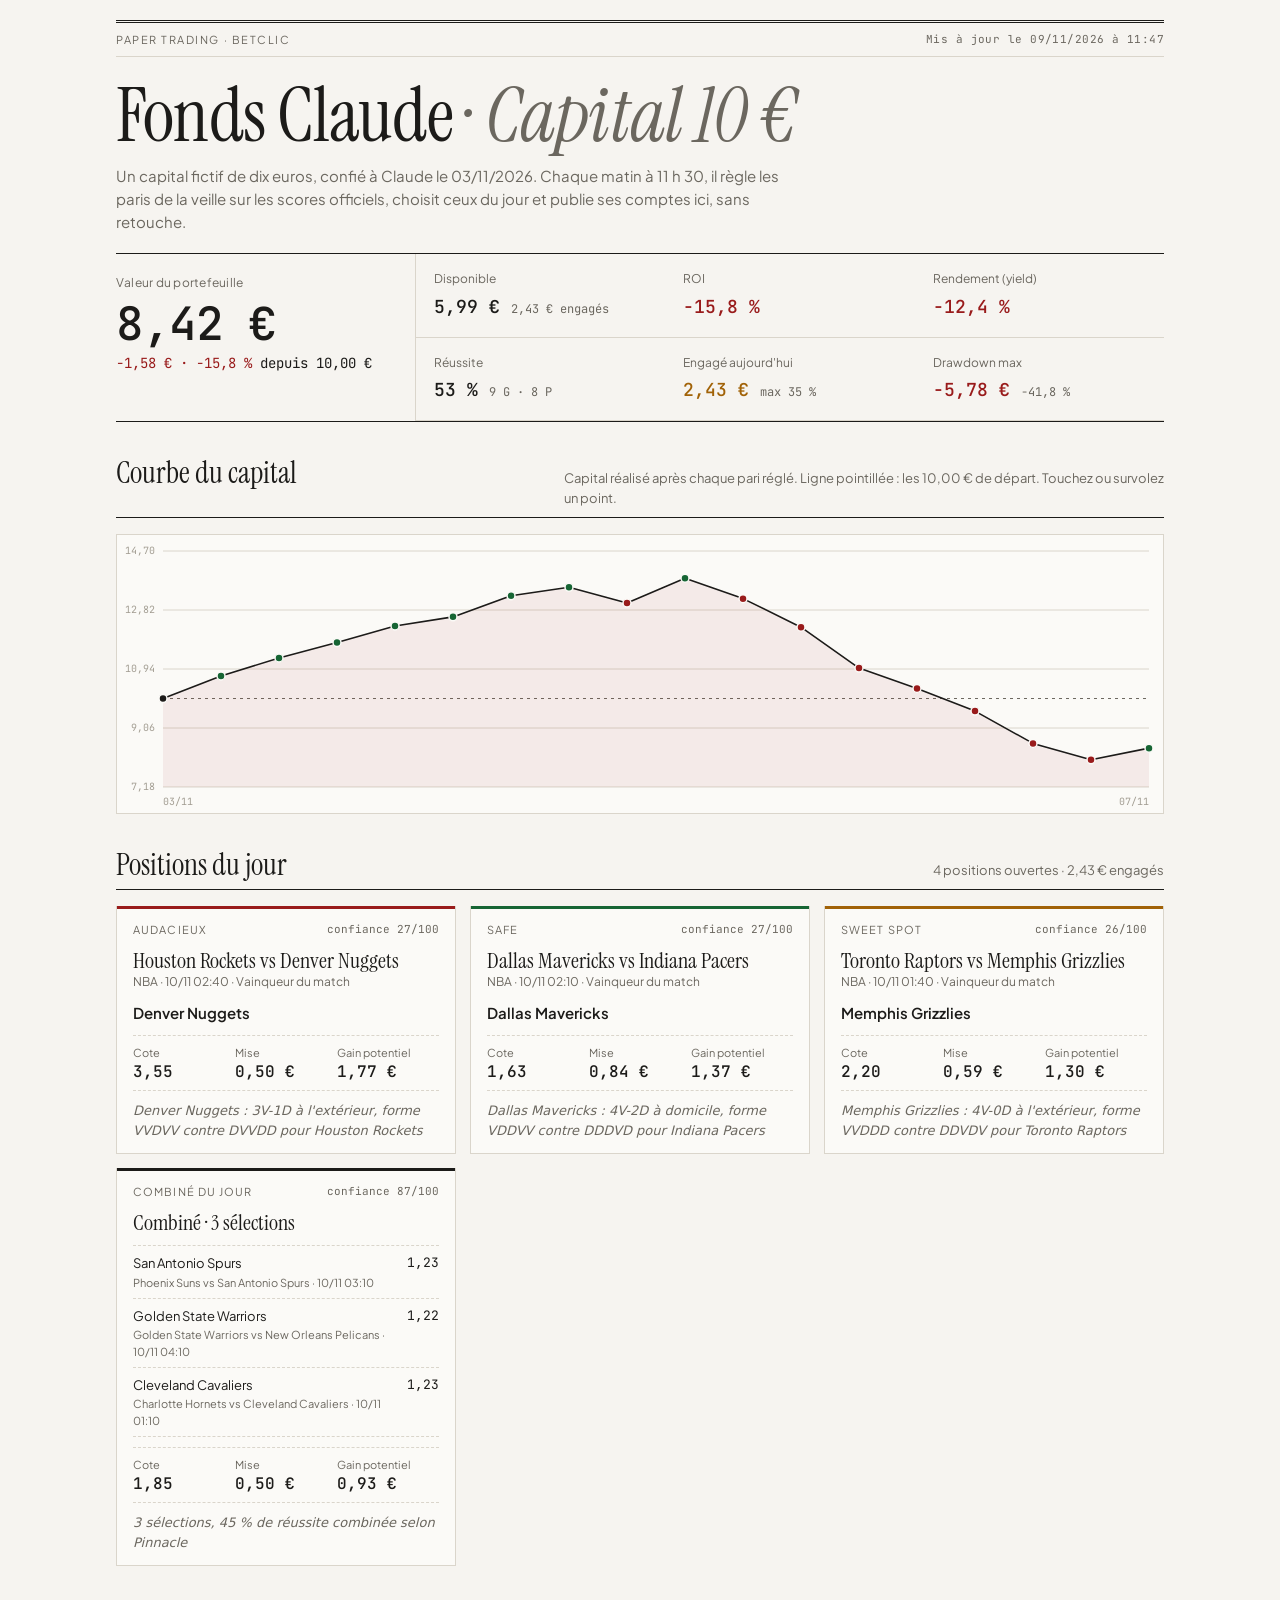
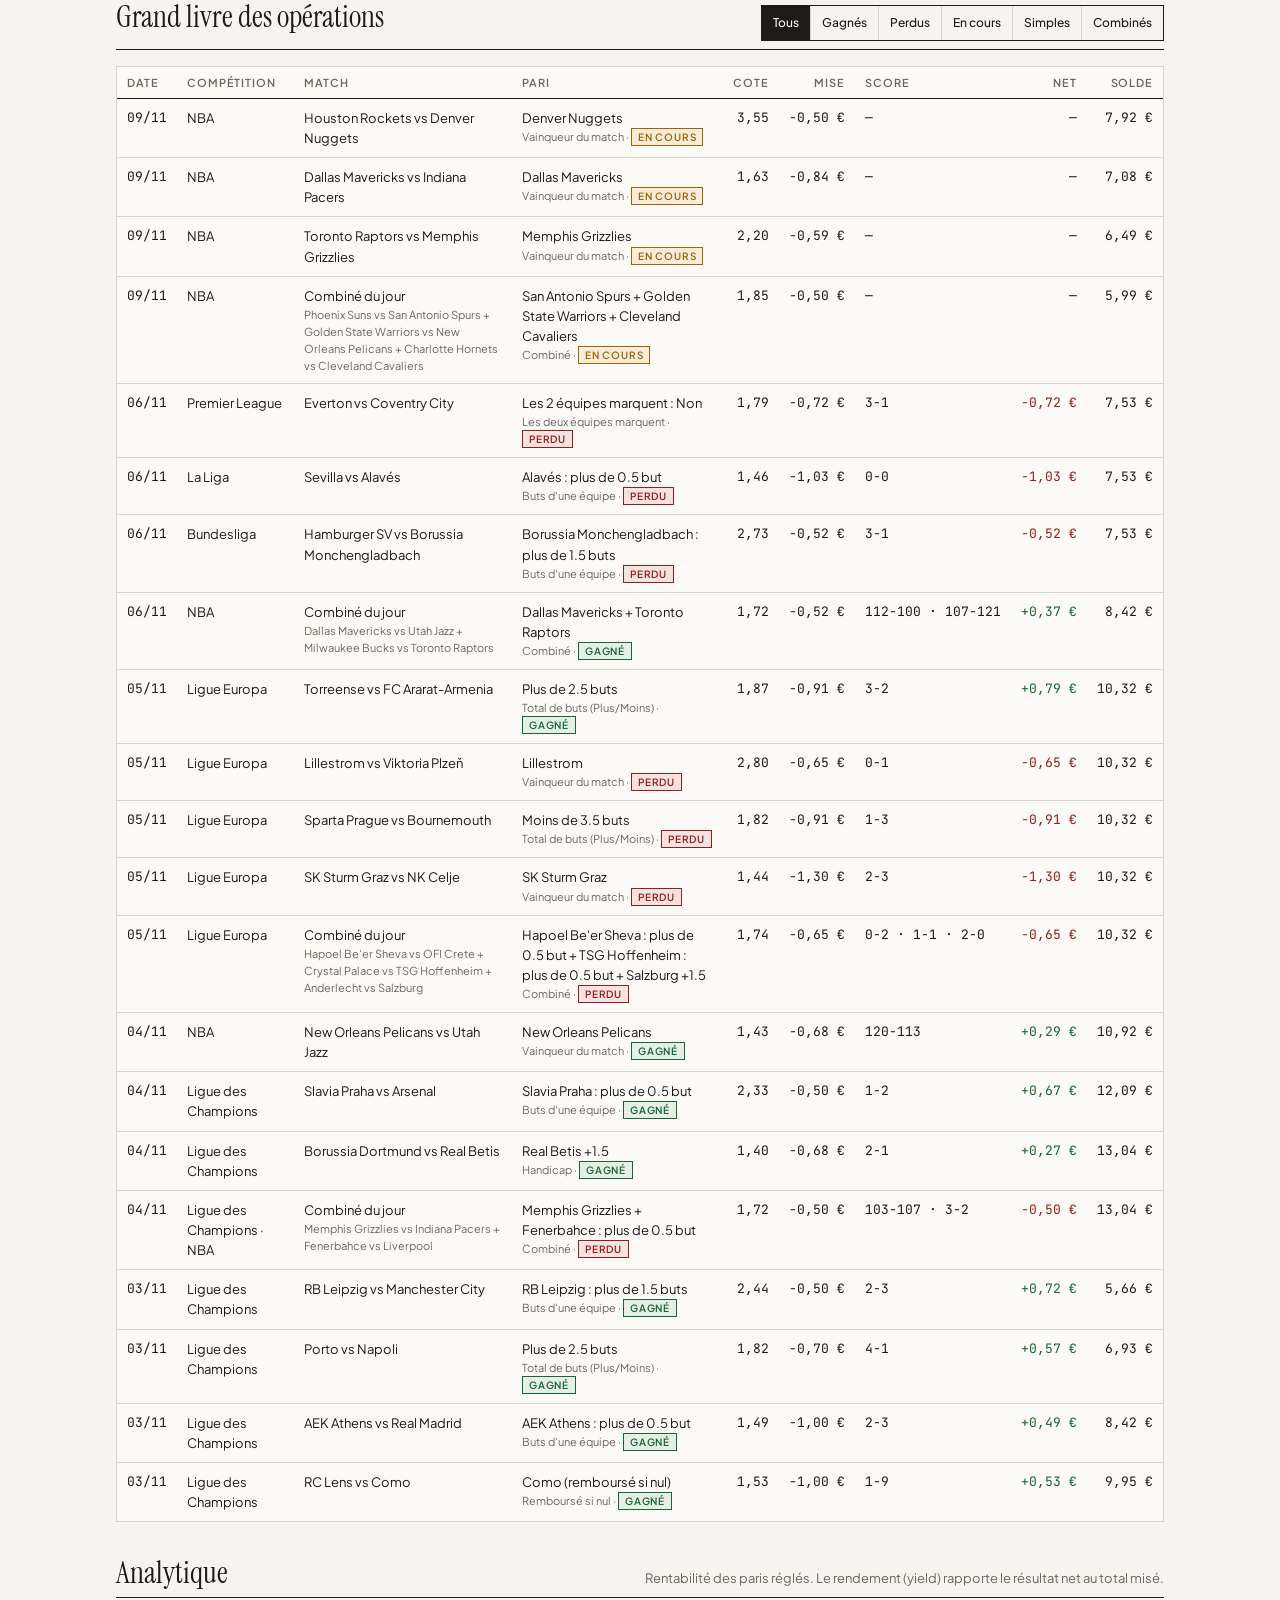
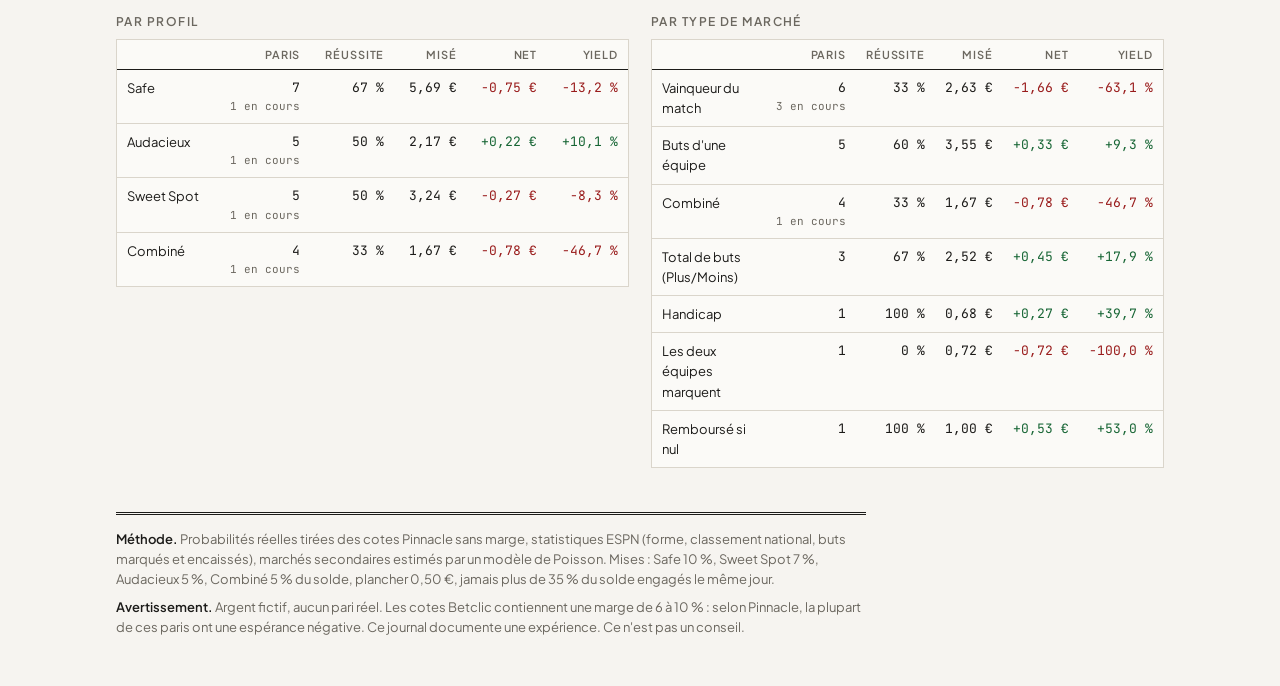
==== commit 9ec3b86b: "update: bilan et paris du 09/11/2026" ====
--- a/docs/index.html
+++ b/docs/index.html
@@ -90,7 +90,7 @@
     <p><strong>Avertissement.</strong> Argent fictif, aucun pari réel. Les cotes Betclic contiennent une marge de 6 à 10 % : selon Pinnacle, la plupart de ces paris ont une espérance négative. Ce journal documente une expérience. Ce n'est pas un conseil.</p>
   </footer>
 </div>
-<script id="fund-data" type="application/json">{"generated_at": "08/11/2026 à 11:32", "today": "08/11/2026", "started": "03/11/2026", "site_url": "https://bourikerss.github.io/claude-betclic-fund/", "metrics": {"initial": 10.0, "equity": 8.42, "balance": 8.42, "exposure": 0, "profit": -1.58, "profit_pct": -0.158, "roi": -0.158, "yield": -0.12372748629600627, "winrate": 0.5294117647058824, "won": 9, "lost": 8, "void": 0, "pending": 0, "max_drawdown": 5.78, "max_drawdown_pct": 0.41793203181489513, "staked_today": 0, "daily_cap": 0.35}, "equity": [{"t": "03/11 20:49", "v": 10.0, "label": "Capital de départ", "status": null, "net": null, "score": null}, {"t": "05/11 11:30", "v": 10.72, "label": "RB Leipzig vs Manchester City · RB Leipzig : plus de 1.5 buts", "status": "GAGNE", "net": 0.72, "score": "2-3"}, {"t": "05/11 11:30", "v": 11.29, "label": "Porto vs Napoli · Plus de 2.5 buts", "status": "GAGNE", "net": 0.57, "score": "4-1"}, {"t": "05/11 11:30", "v": 11.78, "label": "AEK Athens vs Real Madrid · AEK Athens : plus de 0.5 but", "status": "GAGNE", "net": 0.49, "score": "2-3"}, {"t": "05/11 11:30", "v": 12.31, "label": "RC Lens vs Como · Como (remboursé si nul)", "status": "GAGNE", "net": 0.53, "score": "1-9"}, {"t": "05/11 11:30", "v": 12.6, "label": "New Orleans Pelicans vs Utah Jazz · New Orleans Pelicans", "status": "GAGNE", "net": 0.29, "score": "120-113"}, {"t": "05/11 11:30", "v": 13.27, "label": "Slavia Praha vs Arsenal · Slavia Praha : plus de 0.5 but", "status": "GAGNE", "net": 0.67, "score": "1-2"}, {"t": "05/11 11:30", "v": 13.54, "label": "Borussia Dortmund vs Real Betis · Real Betis +1.5", "status": "GAGNE", "net": 0.27, "score": "2-1"}, {"t": "05/11 11:30", "v": 13.04, "label": "Combiné du jour · 2 sélections", "status": "PERDU", "net": -0.5, "score": "103-107 · 3-2"}, {"t": "06/11 11:30", "v": 13.83, "label": "Torreense vs FC Ararat-Armenia · Plus de 2.5 buts", "status": "GAGNE", "net": 0.79, "score": "3-2"}, {"t": "06/11 11:30", "v": 13.18, "label": "Lillestrom vs Viktoria Plzeň · Lillestrom", "status": "PERDU", "net": -0.65, "score": "0-1"}, {"t": "06/11 11:30", "v": 12.27, "label": "Sparta Prague vs Bournemouth · Moins de 3.5 buts", "status": "PERDU", "net": -0.91, "score": "1-3"}, {"t": "06/11 11:30", "v": 10.97, "label": "SK Sturm Graz vs NK Celje · SK Sturm Graz", "status": "PERDU", "net": -1.3, "score": "2-3"}, {"t": "06/11 11:30", "v": 10.32, "label": "Combiné du jour · 3 sélections", "status": "PERDU", "net": -0.65, "score": "0-2 · 1-1 · 2-0"}, {"t": "07/11 11:32", "v": 9.6, "label": "Everton vs Coventry City · Les 2 équipes marquent : Non", "status": "PERDU", "net": -0.72, "score": "3-1"}, {"t": "07/11 11:32", "v": 8.57, "label": "Sevilla vs Alavés · Alavés : plus de 0.5 but", "status": "PERDU", "net": -1.03, "score": "0-0"}, {"t": "07/11 11:32", "v": 8.05, "label": "Hamburger SV vs Borussia Monchengladbach · Borussia Monchengladbach : plus de 1.5 buts", "status": "PERDU", "net": -0.52, "score": "3-1"}, {"t": "07/11 11:32", "v": 8.42, "label": "Combiné du jour · 2 sélections", "status": "GAGNE", "net": 0.37, "score": "112-100 · 107-121"}], "positions": [], "bets": [{"id": "586bec023ee8ac2f0645d963bd2c9d25_btts_no", "kind": "SIMPLE", "profile": "SWEET_SPOT", "profile_name": "Sweet Spot", "placed": "06/11", "placed_day": "2026-11-06", "kickoff": "06/11 21:00", "competition": "Premier League", "match": "Everton vs Coventry City", "market": "Les deux équipes marquent", "selection": "Les 2 équipes marquent : Non", "odd": 1.79, "stake": 0.72, "potential": 1.29, "status": "PERDU", "score": "3-1", "net": -0.72, "balance": 7.53, "confidence": 46, "headline": "Everton n'a encaissé que dans 5/9 matchs", "estimated": true, "legs": [{"match": "Everton vs Coventry City", "competition": "Premier League", "selection": "Les 2 équipes marquent : Non", "odd": 1.79, "kickoff": "06/11 21:00", "status": "PERDU", "score": "3-1"}]}, {"id": "9dd0014685fd62d9b2890d7c33a8c9ab_team_totals_alaves-over_+0.5", "kind": "SIMPLE", "profile": "SAFE", "profile_name": "Safe", "placed": "06/11", "placed_day": "2026-11-06", "kickoff": "06/11 21:00", "competition": "La Liga", "match": "Sevilla vs Alavés", "market": "Buts d'une équipe", "selection": "Alavés : plus de 0.5 but", "odd": 1.46, "stake": 1.03, "potential": 1.5, "status": "PERDU", "score": "0-0", "net": -1.03, "balance": 7.53, "confidence": 45, "headline": "Alavés marque 1,1 buts/match, Sevilla en encaisse 2,1", "estimated": true, "legs": [{"match": "Sevilla vs Alavés", "competition": "La Liga", "selection": "Alavés : plus de 0.5 but", "odd": 1.46, "kickoff": "06/11 21:00", "status": "PERDU", "score": "0-0"}]}, {"id": "295076c39e49863cb54db085ac3cd340_team_totals_borussia-monchengladbach-over_+1.5", "kind": "SIMPLE", "profile": "AUDACIEUX", "profile_name": "Audacieux", "placed": "06/11", "placed_day": "2026-11-06", "kickoff": "06/11 20:30", "competition": "Bundesliga", "match": "Hamburger SV vs Borussia Monchengladbach", "market": "Buts d'une équipe", "selection": "Borussia Monchengladbach : plus de 1.5 buts", "odd": 2.73, "stake": 0.52, "potential": 1.42, "status": "PERDU", "score": "3-1", "net": -0.52, "balance": 7.53, "confidence": 38, "headline": "Borussia Monchengladbach marque 1,5 buts/match, Hamburger SV en encaisse 2,0", "estimated": true, "legs": [{"match": "Hamburger SV vs Borussia Monchengladbach", "competition": "Bundesliga", "selection": "Borussia Monchengladbach : plus de 1.5 buts", "odd": 2.73, "kickoff": "06/11 20:30", "status": "PERDU", "score": "3-1"}]}, {"id": "combo_20261106", "kind": "COMBINE", "profile": "COMBINE", "profile_name": "Combiné", "placed": "06/11", "placed_day": "2026-11-06", "kickoff": "07/11 02:10", "competition": "NBA", "match": "Dallas Mavericks vs Utah Jazz + Milwaukee Bucks vs Toronto Raptors", "market": "Combiné", "selection": "Dallas Mavericks + Toronto Raptors", "odd": 1.72, "stake": 0.52, "potential": 0.89, "status": "GAGNE", "score": "112-100 · 107-121", "net": 0.37, "balance": 8.42, "confidence": 87, "headline": "2 sélections, 49 % de réussite combinée selon Pinnacle", "estimated": false, "legs": [{"match": "Dallas Mavericks vs Utah Jazz", "competition": "NBA", "selection": "Dallas Mavericks", "odd": 1.3, "kickoff": "07/11 02:10", "status": "GAGNE", "score": "112-100"}, {"match": "Milwaukee Bucks vs Toronto Raptors", "competition": "NBA", "selection": "Toronto Raptors", "odd": 1.32, "kickoff": "07/11 02:10", "status": "GAGNE", "score": "107-121"}]}, {"id": "402e102fa845ed84ab7e59b3b17f8c29_totals_over_+2.5", "kind": "SIMPLE", "profile": "SWEET_SPOT", "profile_name": "Sweet Spot", "placed": "05/11", "placed_day": "2026-11-05", "kickoff": "05/11 21:00", "competition": "Ligue Europa", "match": "Torreense vs FC Ararat-Armenia", "market": "Total de buts (Plus/Moins)", "selection": "Plus de 2.5 buts", "odd": 1.87, "stake": 0.91, "potential": 1.7, "status": "GAGNE", "score": "3-2", "net": 0.79, "balance": 10.32, "confidence": 49, "headline": "4,0 buts attendus : Torreense 1,3 marqués/2,3 encaissés, FC Ararat-Armenia 0,7/3,7 par match", "estimated": true, "legs": [{"match": "Torreense vs FC Ararat-Armenia", "competition": "Ligue Europa", "selection": "Plus de 2.5 buts", "odd": 1.87, "kickoff": "05/11 21:00", "status": "GAGNE", "score": "3-2"}]}, {"id": "c50815d0a3cbc7dfe6b9f3a737ce4836_h2h_lillestrom", "kind": "SIMPLE", "profile": "AUDACIEUX", "profile_name": "Audacieux", "placed": "05/11", "placed_day": "2026-11-05", "kickoff": "05/11 18:45", "competition": "Ligue Europa", "match": "Lillestrom vs Viktoria Plzeň", "market": "Vainqueur du match", "selection": "Lillestrom", "odd": 2.8, "stake": 0.65, "potential": 1.82, "status": "PERDU", "score": "0-1", "net": -0.65, "balance": 10.32, "confidence": 46, "headline": "Lillestrom : 6V-1N-7D à domicile, forme NVDVV contre DDD pour Viktoria Plzeň", "estimated": false, "legs": [{"match": "Lillestrom vs Viktoria Plzeň", "competition": "Ligue Europa", "selection": "Lillestrom", "odd": 2.8, "kickoff": "05/11 18:45", "status": "PERDU", "score": "0-1"}]}, {"id": "d437cbfcee6b57ec58d464e6b459c56e_totals_under_+3.5", "kind": "SIMPLE", "profile": "SWEET_SPOT", "profile_name": "Sweet Spot", "placed": "05/11", "placed_day": "2026-11-05", "kickoff": "05/11 18:45", "competition": "Ligue Europa", "match": "Sparta Prague vs Bournemouth", "market": "Total de buts (Plus/Moins)", "selection": "Moins de 3.5 buts", "odd": 1.82, "stake": 0.91, "potential": 1.66, "status": "PERDU", "score": "1-3", "net": -0.91, "balance": 10.32, "confidence": 46, "headline": "2,8 buts attendus : Sparta Prague 1,7 marqués/1,0 encaissés, Bournemouth 2,1/0,7 par match", "estimated": true, "legs": [{"match": "Sparta Prague vs Bournemouth", "competition": "Ligue Europa", "selection": "Moins de 3.5 buts", "odd": 1.82, "kickoff": "05/11 18:45", "status": "PERDU", "score": "1-3"}]}, {"id": "84b68e09ecbe93fdbce759cd822322a2_h2h_sk-sturm-graz", "kind": "SIMPLE", "profile": "SAFE", "profile_name": "Safe", "placed": "05/11", "placed_day": "2026-11-05", "kickoff": "05/11 21:00", "competition": "Ligue Europa", "match": "SK Sturm Graz vs NK Celje", "market": "Vainqueur du match", "selection": "SK Sturm Graz", "odd": 1.44, "stake": 1.3, "potential": 1.87, "status": "PERDU", "score": "2-3", "net": -1.3, "balance": 10.32, "confidence": 45, "headline": "SK Sturm Graz : 4V-3N-0D à domicile, forme DVVNN contre DDN pour NK Celje", "estimated": false, "legs": [{"match": "SK Sturm Graz vs NK Celje", "competition": "Ligue Europa", "selection": "SK Sturm Graz", "odd": 1.44, "kickoff": "05/11 21:00", "status": "PERDU", "score": "2-3"}]}, {"id": "combo_20261105", "kind": "COMBINE", "profile": "COMBINE", "profile_name": "Combiné", "placed": "05/11", "placed_day": "2026-11-05", "kickoff": "05/11 21:00", "competition": "Ligue Europa", "match": "Hapoel Be'er Sheva vs OFI Crete + Crystal Palace vs TSG Hoffenheim + Anderlecht vs Salzburg", "market": "Combiné", "selection": "Hapoel Be'er Sheva : plus de 0.5 but + TSG Hoffenheim : plus de 0.5 but + Salzburg +1.5", "odd": 1.74, "stake": 0.65, "potential": 1.13, "status": "PERDU", "score": "0-2 · 1-1 · 2-0", "net": -0.65, "balance": 10.32, "confidence": 100, "headline": "3 sélections, 43 % de réussite combinée selon Pinnacle", "estimated": true, "legs": [{"match": "Hapoel Be'er Sheva vs OFI Crete", "competition": "Ligue Europa", "selection": "Hapoel Be'er Sheva : plus de 0.5 but", "odd": 1.16, "kickoff": "05/11 21:00", "status": "PERDU", "score": "0-2"}, {"match": "Crystal Palace vs TSG Hoffenheim", "competition": "Ligue Europa", "selection": "TSG Hoffenheim : plus de 0.5 but", "odd": 1.17, "kickoff": "05/11 18:45", "status": "GAGNE", "score": "1-1"}, {"match": "Anderlecht vs Salzburg", "competition": "Ligue Europa", "selection": "Salzburg +1.5", "odd": 1.28, "kickoff": "05/11 18:45", "status": "PERDU", "score": "2-0"}]}, {"id": "0b5966b7b96eb844618eea8f215a0c71_h2h_new-orleans-pelicans", "kind": "SIMPLE", "profile": "SAFE", "profile_name": "Safe", "placed": "04/11", "placed_day": "2026-11-04", "kickoff": "05/11 02:10", "competition": "NBA", "match": "New Orleans Pelicans vs Utah Jazz", "market": "Vainqueur du match", "selection": "New Orleans Pelicans", "odd": 1.43, "stake": 0.68, "potential": 0.97, "status": "GAGNE", "score": "120-113", "net": 0.29, "balance": 10.92, "confidence": 57, "headline": "New Orleans Pelicans : 2V-2D à domicile, forme DDVVV contre DDDDD pour Utah Jazz", "estimated": false, "legs": [{"match": "New Orleans Pelicans vs Utah Jazz", "competition": "NBA", "selection": "New Orleans Pelicans", "odd": 1.43, "kickoff": "05/11 02:10", "status": "GAGNE", "score": "120-113"}]}, {"id": "a5910ae3b314876faea7f5c03b8aeaad_team_totals_slavia-praha-over_+0.5", "kind": "SIMPLE", "profile": "AUDACIEUX", "profile_name": "Audacieux", "placed": "04/11", "placed_day": "2026-11-04", "kickoff": "04/11 21:00", "competition": "Ligue des Champions", "match": "Slavia Praha vs Arsenal", "market": "Buts d'une équipe", "selection": "Slavia Praha : plus de 0.5 but", "odd": 2.33, "stake": 0.5, "potential": 1.17, "status": "GAGNE", "score": "1-2", "net": 0.67, "balance": 12.09, "confidence": 56, "headline": "Slavia Praha marque 1,3 buts/match, Arsenal en encaisse 0,5", "estimated": true, "legs": [{"match": "Slavia Praha vs Arsenal", "competition": "Ligue des Champions", "selection": "Slavia Praha : plus de 0.5 but", "odd": 2.33, "kickoff": "04/11 21:00", "status": "GAGNE", "score": "1-2"}]}, {"id": "6d386ed81fabf67aa19fbd442c0d8c60_spreads_real-betis_+1.5", "kind": "SIMPLE", "profile": "SAFE", "profile_name": "Safe", "placed": "04/11", "placed_day": "2026-11-04", "kickoff": "04/11 21:00", "competition": "Ligue des Champions", "match": "Borussia Dortmund vs Real Betis", "market": "Handicap", "selection": "Real Betis +1.5", "odd": 1.4, "stake": 0.68, "potential": 0.95, "status": "GAGNE", "score": "2-1", "net": 0.27, "balance": 13.04, "confidence": 50, "headline": "Différence par match : Real Betis +0,4, Borussia Dortmund +0,8", "estimated": true, "legs": [{"match": "Borussia Dortmund vs Real Betis", "competition": "Ligue des Champions", "selection": "Real Betis +1.5", "odd": 1.4, "kickoff": "04/11 21:00", "status": "GAGNE", "score": "2-1"}]}, {"id": "combo_20261104", "kind": "COMBINE", "profile": "COMBINE", "profile_name": "Combiné", "placed": "04/11", "placed_day": "2026-11-04", "kickoff": "05/11 02:10", "competition": "Ligue des Champions · NBA", "match": "Memphis Grizzlies vs Indiana Pacers + Fenerbahce vs Liverpool", "market": "Combiné", "selection": "Memphis Grizzlies + Fenerbahce : plus de 0.5 but", "odd": 1.72, "stake": 0.5, "potential": 0.86, "status": "PERDU", "score": "103-107 · 3-2", "net": -0.5, "balance": 13.04, "confidence": 100, "headline": "2 sélections, 48 % de réussite combinée selon Pinnacle", "estimated": true, "legs": [{"match": "Memphis Grizzlies vs Indiana Pacers", "competition": "NBA", "selection": "Memphis Grizzlies", "odd": 1.31, "kickoff": "05/11 02:10", "status": "PERDU", "score": "103-107"}, {"match": "Fenerbahce vs Liverpool", "competition": "Ligue des Champions", "selection": "Fenerbahce : plus de 0.5 but", "odd": 1.31, "kickoff": "04/11 18:45", "status": "GAGNE", "score": "3-2"}]}, {"id": "df7d2d81b9e2f3f11c6aeddaee6b7085_team_totals_rb-leipzig-over_+1.5", "kind": "SIMPLE", "profile": "AUDACIEUX", "profile_name": "Audacieux", "placed": "03/11", "placed_day": "2026-11-03", "kickoff": "04/11 21:00", "competition": "Ligue des Champions", "match": "RB Leipzig vs Manchester City", "market": "Buts d'une équipe", "selection": "RB Leipzig : plus de 1.5 buts", "odd": 2.44, "stake": 0.5, "potential": 1.22, "status": "GAGNE", "score": "2-3", "net": 0.72, "balance": 5.66, "confidence": 48, "headline": "RB Leipzig marque 2,1 buts/match, Manchester City en encaisse 1,6", "estimated": true, "legs": [{"match": "RB Leipzig vs Manchester City", "competition": "Ligue des Champions", "selection": "RB Leipzig : plus de 1.5 buts", "odd": 2.44, "kickoff": "04/11 21:00", "status": "GAGNE", "score": "2-3"}]}, {"id": "ba82ee37f64a66a30d85f8b90082ec2f_totals_over_+2.5", "kind": "SIMPLE", "profile": "SWEET_SPOT", "profile_name": "Sweet Spot", "placed": "03/11", "placed_day": "2026-11-03", "kickoff": "04/11 21:00", "competition": "Ligue des Champions", "match": "Porto vs Napoli", "market": "Total de buts (Plus/Moins)", "selection": "Plus de 2.5 buts", "odd": 1.82, "stake": 0.7, "potential": 1.27, "status": "GAGNE", "score": "4-1", "net": 0.57, "balance": 6.93, "confidence": 47, "headline": "3,2 buts attendus : Porto 2,0 marqués/0,9 encaissés, Napoli 1,9/1,7 par match", "estimated": true, "legs": [{"match": "Porto vs Napoli", "competition": "Ligue des Champions", "selection": "Plus de 2.5 buts", "odd": 1.82, "kickoff": "04/11 21:00", "status": "GAGNE", "score": "4-1"}]}, {"id": "f43ef699c987e112e115f7035114854e_team_totals_aek-athens-over_+0.5", "kind": "SIMPLE", "profile": "SAFE", "profile_name": "Safe", "placed": "03/11", "placed_day": "2026-11-03", "kickoff": "04/11 18:45", "competition": "Ligue des Champions", "match": "AEK Athens vs Real Madrid", "market": "Buts d'une équipe", "selection": "AEK Athens : plus de 0.5 but", "odd": 1.49, "stake": 1.0, "potential": 1.49, "status": "GAGNE", "score": "2-3", "net": 0.49, "balance": 8.42, "confidence": 40, "headline": "AEK Athens marque 2,1 buts/match, Real Madrid en encaisse 1,1", "estimated": true, "legs": [{"match": "AEK Athens vs Real Madrid", "competition": "Ligue des Champions", "selection": "AEK Athens : plus de 0.5 but", "odd": 1.49, "kickoff": "04/11 18:45", "status": "GAGNE", "score": "2-3"}]}, {"id": "013cecbf40f5b4530342632a80f35b00_dnb_como", "kind": "SIMPLE", "profile": "SAFE", "profile_name": "Safe", "placed": "03/11", "placed_day": "2026-11-03", "kickoff": "04/11 21:00", "competition": "Ligue des Champions", "match": "RC Lens vs Como", "market": "Remboursé si nul", "selection": "Como (remboursé si nul)", "odd": 1.53, "stake": 1.0, "potential": 1.53, "status": "GAGNE", "score": "1-9", "net": 0.53, "balance": 9.95, "confidence": 32, "headline": "Como : 4V-1N-2D à l'extérieur, forme VVVVV contre DVDVD pour RC Lens", "estimated": true, "legs": [{"match": "RC Lens vs Como", "competition": "Ligue des Champions", "selection": "Como (remboursé si nul)", "odd": 1.53, "kickoff": "04/11 21:00", "status": "GAGNE", "score": "1-9"}]}], "analytics": {"by_profile": [{"name": "Safe", "count": 6, "settled": 6, "won": 4, "lost": 2, "winrate": 0.6666666666666666, "staked": 5.69, "net": -0.75, "yield": -0.13181019332161686}, {"name": "Audacieux", "count": 4, "settled": 4, "won": 2, "lost": 2, "winrate": 0.5, "staked": 2.17, "net": 0.22, "yield": 0.10138248847926268}, {"name": "Sweet Spot", "count": 4, "settled": 4, "won": 2, "lost": 2, "winrate": 0.5, "staked": 3.24, "net": -0.27, "yield": -0.08333333333333333}, {"name": "Combiné", "count": 3, "settled": 3, "won": 1, "lost": 2, "winrate": 0.3333333333333333, "staked": 1.67, "net": -0.78, "yield": -0.46706586826347307}], "by_market": [{"name": "Buts d'une équipe", "count": 5, "settled": 5, "won": 3, "lost": 2, "winrate": 0.6, "staked": 3.55, "net": 0.33, "yield": 0.09295774647887325}, {"name": "Combiné", "count": 3, "settled": 3, "won": 1, "lost": 2, "winrate": 0.3333333333333333, "staked": 1.67, "net": -0.78, "yield": -0.46706586826347307}, {"name": "Total de buts (Plus/Moins)", "count": 3, "settled": 3, "won": 2, "lost": 1, "winrate": 0.6666666666666666, "staked": 2.52, "net": 0.45, "yield": 0.17857142857142858}, {"name": "Vainqueur du match", "count": 3, "settled": 3, "won": 1, "lost": 2, "winrate": 0.3333333333333333, "staked": 2.63, "net": -1.66, "yield": -0.6311787072243346}, {"name": "Handicap", "count": 1, "settled": 1, "won": 1, "lost": 0, "winrate": 1.0, "staked": 0.68, "net": 0.27, "yield": 0.39705882352941174}, {"name": "Les deux équipes marquent", "count": 1, "settled": 1, "won": 0, "lost": 1, "winrate": 0.0, "staked": 0.72, "net": -0.72, "yield": -1.0}, {"name": "Remboursé si nul", "count": 1, "settled": 1, "won": 1, "lost": 0, "winrate": 1.0, "staked": 1.0, "net": 0.53, "yield": 0.53}]}, "rules": {"stake_pct": {"Safe": 0.1, "Sweet Spot": 0.07, "Audacieux": 0.05, "Combiné": 0.05}, "stake_min": 0.5, "daily_cap": 0.35}}</script>
+<script id="fund-data" type="application/json">{"generated_at": "09/11/2026 à 11:47", "today": "09/11/2026", "started": "03/11/2026", "site_url": "https://bourikerss.github.io/claude-betclic-fund/", "metrics": {"initial": 10.0, "equity": 8.42, "balance": 5.99, "exposure": 2.43, "profit": -1.58, "profit_pct": -0.158, "roi": -0.158, "yield": -0.12372748629600627, "winrate": 0.5294117647058824, "won": 9, "lost": 8, "void": 0, "pending": 4, "max_drawdown": 5.78, "max_drawdown_pct": 0.41793203181489513, "staked_today": 2.43, "daily_cap": 0.35}, "equity": [{"t": "03/11 20:49", "v": 10.0, "label": "Capital de départ", "status": null, "net": null, "score": null}, {"t": "05/11 11:30", "v": 10.72, "label": "RB Leipzig vs Manchester City · RB Leipzig : plus de 1.5 buts", "status": "GAGNE", "net": 0.72, "score": "2-3"}, {"t": "05/11 11:30", "v": 11.29, "label": "Porto vs Napoli · Plus de 2.5 buts", "status": "GAGNE", "net": 0.57, "score": "4-1"}, {"t": "05/11 11:30", "v": 11.78, "label": "AEK Athens vs Real Madrid · AEK Athens : plus de 0.5 but", "status": "GAGNE", "net": 0.49, "score": "2-3"}, {"t": "05/11 11:30", "v": 12.31, "label": "RC Lens vs Como · Como (remboursé si nul)", "status": "GAGNE", "net": 0.53, "score": "1-9"}, {"t": "05/11 11:30", "v": 12.6, "label": "New Orleans Pelicans vs Utah Jazz · New Orleans Pelicans", "status": "GAGNE", "net": 0.29, "score": "120-113"}, {"t": "05/11 11:30", "v": 13.27, "label": "Slavia Praha vs Arsenal · Slavia Praha : plus de 0.5 but", "status": "GAGNE", "net": 0.67, "score": "1-2"}, {"t": "05/11 11:30", "v": 13.54, "label": "Borussia Dortmund vs Real Betis · Real Betis +1.5", "status": "GAGNE", "net": 0.27, "score": "2-1"}, {"t": "05/11 11:30", "v": 13.04, "label": "Combiné du jour · 2 sélections", "status": "PERDU", "net": -0.5, "score": "103-107 · 3-2"}, {"t": "06/11 11:30", "v": 13.83, "label": "Torreense vs FC Ararat-Armenia · Plus de 2.5 buts", "status": "GAGNE", "net": 0.79, "score": "3-2"}, {"t": "06/11 11:30", "v": 13.18, "label": "Lillestrom vs Viktoria Plzeň · Lillestrom", "status": "PERDU", "net": -0.65, "score": "0-1"}, {"t": "06/11 11:30", "v": 12.27, "label": "Sparta Prague vs Bournemouth · Moins de 3.5 buts", "status": "PERDU", "net": -0.91, "score": "1-3"}, {"t": "06/11 11:30", "v": 10.97, "label": "SK Sturm Graz vs NK Celje · SK Sturm Graz", "status": "PERDU", "net": -1.3, "score": "2-3"}, {"t": "06/11 11:30", "v": 10.32, "label": "Combiné du jour · 3 sélections", "status": "PERDU", "net": -0.65, "score": "0-2 · 1-1 · 2-0"}, {"t": "07/11 11:32", "v": 9.6, "label": "Everton vs Coventry City · Les 2 équipes marquent : Non", "status": "PERDU", "net": -0.72, "score": "3-1"}, {"t": "07/11 11:32", "v": 8.57, "label": "Sevilla vs Alavés · Alavés : plus de 0.5 but", "status": "PERDU", "net": -1.03, "score": "0-0"}, {"t": "07/11 11:32", "v": 8.05, "label": "Hamburger SV vs Borussia Monchengladbach · Borussia Monchengladbach : plus de 1.5 buts", "status": "PERDU", "net": -0.52, "score": "3-1"}, {"t": "07/11 11:32", "v": 8.42, "label": "Combiné du jour · 2 sélections", "status": "GAGNE", "net": 0.37, "score": "112-100 · 107-121"}], "positions": [{"id": "dc61de43b5db9de357f48f44c8022494_h2h_denver-nuggets", "kind": "SIMPLE", "profile": "AUDACIEUX", "profile_name": "Audacieux", "placed": "09/11", "placed_day": "2026-11-09", "kickoff": "10/11 02:40", "competition": "NBA", "match": "Houston Rockets vs Denver Nuggets", "market": "Vainqueur du match", "selection": "Denver Nuggets", "odd": 3.55, "stake": 0.5, "potential": 1.77, "status": "EN_ATTENTE", "score": null, "net": null, "balance": 7.92, "confidence": 27, "headline": "Denver Nuggets : 3V-1D à l'extérieur, forme VVDVV contre DVVDD pour Houston Rockets", "estimated": false, "legs": [{"match": "Houston Rockets vs Denver Nuggets", "competition": "NBA", "selection": "Denver Nuggets", "odd": 3.55, "kickoff": "10/11 02:40", "status": "EN_ATTENTE", "score": null}]}, {"id": "9866fa22adc8509d487522ef4cf0fc24_h2h_dallas-mavericks", "kind": "SIMPLE", "profile": "SAFE", "profile_name": "Safe", "placed": "09/11", "placed_day": "2026-11-09", "kickoff": "10/11 02:10", "competition": "NBA", "match": "Dallas Mavericks vs Indiana Pacers", "market": "Vainqueur du match", "selection": "Dallas Mavericks", "odd": 1.63, "stake": 0.84, "potential": 1.37, "status": "EN_ATTENTE", "score": null, "net": null, "balance": 7.08, "confidence": 27, "headline": "Dallas Mavericks : 4V-2D à domicile, forme VDDVV contre DDDVD pour Indiana Pacers", "estimated": false, "legs": [{"match": "Dallas Mavericks vs Indiana Pacers", "competition": "NBA", "selection": "Dallas Mavericks", "odd": 1.63, "kickoff": "10/11 02:10", "status": "EN_ATTENTE", "score": null}]}, {"id": "56efae2815b3a18850f07a3781d652a2_h2h_memphis-grizzlies", "kind": "SIMPLE", "profile": "SWEET_SPOT", "profile_name": "Sweet Spot", "placed": "09/11", "placed_day": "2026-11-09", "kickoff": "10/11 01:40", "competition": "NBA", "match": "Toronto Raptors vs Memphis Grizzlies", "market": "Vainqueur du match", "selection": "Memphis Grizzlies", "odd": 2.2, "stake": 0.59, "potential": 1.3, "status": "EN_ATTENTE", "score": null, "net": null, "balance": 6.49, "confidence": 26, "headline": "Memphis Grizzlies : 4V-0D à l'extérieur, forme VVDDD contre DDVDV pour Toronto Raptors", "estimated": false, "legs": [{"match": "Toronto Raptors vs Memphis Grizzlies", "competition": "NBA", "selection": "Memphis Grizzlies", "odd": 2.2, "kickoff": "10/11 01:40", "status": "EN_ATTENTE", "score": null}]}, {"id": "combo_20261109", "kind": "COMBINE", "profile": "COMBINE", "profile_name": "Combiné", "placed": "09/11", "placed_day": "2026-11-09", "kickoff": "10/11 04:10", "competition": "NBA", "match": "Phoenix Suns vs San Antonio Spurs + Golden State Warriors vs New Orleans Pelicans + Charlotte Hornets vs Cleveland Cavaliers", "market": "Combiné", "selection": "San Antonio Spurs + Golden State Warriors + Cleveland Cavaliers", "odd": 1.85, "stake": 0.5, "potential": 0.93, "status": "EN_ATTENTE", "score": null, "net": null, "balance": 5.99, "confidence": 87, "headline": "3 sélections, 45 % de réussite combinée selon Pinnacle", "estimated": false, "legs": [{"match": "Phoenix Suns vs San Antonio Spurs", "competition": "NBA", "selection": "San Antonio Spurs", "odd": 1.23, "kickoff": "10/11 03:10", "status": "EN_ATTENTE", "score": null}, {"match": "Golden State Warriors vs New Orleans Pelicans", "competition": "NBA", "selection": "Golden State Warriors", "odd": 1.22, "kickoff": "10/11 04:10", "status": "EN_ATTENTE", "score": null}, {"match": "Charlotte Hornets vs Cleveland Cavaliers", "competition": "NBA", "selection": "Cleveland Cavaliers", "odd": 1.23, "kickoff": "10/11 01:10", "status": "EN_ATTENTE", "score": null}]}], "bets": [{"id": "dc61de43b5db9de357f48f44c8022494_h2h_denver-nuggets", "kind": "SIMPLE", "profile": "AUDACIEUX", "profile_name": "Audacieux", "placed": "09/11", "placed_day": "2026-11-09", "kickoff": "10/11 02:40", "competition": "NBA", "match": "Houston Rockets vs Denver Nuggets", "market": "Vainqueur du match", "selection": "Denver Nuggets", "odd": 3.55, "stake": 0.5, "potential": 1.77, "status": "EN_ATTENTE", "score": null, "net": null, "balance": 7.92, "confidence": 27, "headline": "Denver Nuggets : 3V-1D à l'extérieur, forme VVDVV contre DVVDD pour Houston Rockets", "estimated": false, "legs": [{"match": "Houston Rockets vs Denver Nuggets", "competition": "NBA", "selection": "Denver Nuggets", "odd": 3.55, "kickoff": "10/11 02:40", "status": "EN_ATTENTE", "score": null}]}, {"id": "9866fa22adc8509d487522ef4cf0fc24_h2h_dallas-mavericks", "kind": "SIMPLE", "profile": "SAFE", "profile_name": "Safe", "placed": "09/11", "placed_day": "2026-11-09", "kickoff": "10/11 02:10", "competition": "NBA", "match": "Dallas Mavericks vs Indiana Pacers", "market": "Vainqueur du match", "selection": "Dallas Mavericks", "odd": 1.63, "stake": 0.84, "potential": 1.37, "status": "EN_ATTENTE", "score": null, "net": null, "balance": 7.08, "confidence": 27, "headline": "Dallas Mavericks : 4V-2D à domicile, forme VDDVV contre DDDVD pour Indiana Pacers", "estimated": false, "legs": [{"match": "Dallas Mavericks vs Indiana Pacers", "competition": "NBA", "selection": "Dallas Mavericks", "odd": 1.63, "kickoff": "10/11 02:10", "status": "EN_ATTENTE", "score": null}]}, {"id": "56efae2815b3a18850f07a3781d652a2_h2h_memphis-grizzlies", "kind": "SIMPLE", "profile": "SWEET_SPOT", "profile_name": "Sweet Spot", "placed": "09/11", "placed_day": "2026-11-09", "kickoff": "10/11 01:40", "competition": "NBA", "match": "Toronto Raptors vs Memphis Grizzlies", "market": "Vainqueur du match", "selection": "Memphis Grizzlies", "odd": 2.2, "stake": 0.59, "potential": 1.3, "status": "EN_ATTENTE", "score": null, "net": null, "balance": 6.49, "confidence": 26, "headline": "Memphis Grizzlies : 4V-0D à l'extérieur, forme VVDDD contre DDVDV pour Toronto Raptors", "estimated": false, "legs": [{"match": "Toronto Raptors vs Memphis Grizzlies", "competition": "NBA", "selection": "Memphis Grizzlies", "odd": 2.2, "kickoff": "10/11 01:40", "status": "EN_ATTENTE", "score": null}]}, {"id": "combo_20261109", "kind": "COMBINE", "profile": "COMBINE", "profile_name": "Combiné", "placed": "09/11", "placed_day": "2026-11-09", "kickoff": "10/11 04:10", "competition": "NBA", "match": "Phoenix Suns vs San Antonio Spurs + Golden State Warriors vs New Orleans Pelicans + Charlotte Hornets vs Cleveland Cavaliers", "market": "Combiné", "selection": "San Antonio Spurs + Golden State Warriors + Cleveland Cavaliers", "odd": 1.85, "stake": 0.5, "potential": 0.93, "status": "EN_ATTENTE", "score": null, "net": null, "balance": 5.99, "confidence": 87, "headline": "3 sélections, 45 % de réussite combinée selon Pinnacle", "estimated": false, "legs": [{"match": "Phoenix Suns vs San Antonio Spurs", "competition": "NBA", "selection": "San Antonio Spurs", "odd": 1.23, "kickoff": "10/11 03:10", "status": "EN_ATTENTE", "score": null}, {"match": "Golden State Warriors vs New Orleans Pelicans", "competition": "NBA", "selection": "Golden State Warriors", "odd": 1.22, "kickoff": "10/11 04:10", "status": "EN_ATTENTE", "score": null}, {"match": "Charlotte Hornets vs Cleveland Cavaliers", "competition": "NBA", "selection": "Cleveland Cavaliers", "odd": 1.23, "kickoff": "10/11 01:10", "status": "EN_ATTENTE", "score": null}]}, {"id": "586bec023ee8ac2f0645d963bd2c9d25_btts_no", "kind": "SIMPLE", "profile": "SWEET_SPOT", "profile_name": "Sweet Spot", "placed": "06/11", "placed_day": "2026-11-06", "kickoff": "06/11 21:00", "competition": "Premier League", "match": "Everton vs Coventry City", "market": "Les deux équipes marquent", "selection": "Les 2 équipes marquent : Non", "odd": 1.79, "stake": 0.72, "potential": 1.29, "status": "PERDU", "score": "3-1", "net": -0.72, "balance": 7.53, "confidence": 46, "headline": "Everton n'a encaissé que dans 5/9 matchs", "estimated": true, "legs": [{"match": "Everton vs Coventry City", "competition": "Premier League", "selection": "Les 2 équipes marquent : Non", "odd": 1.79, "kickoff": "06/11 21:00", "status": "PERDU", "score": "3-1"}]}, {"id": "9dd0014685fd62d9b2890d7c33a8c9ab_team_totals_alaves-over_+0.5", "kind": "SIMPLE", "profile": "SAFE", "profile_name": "Safe", "placed": "06/11", "placed_day": "2026-11-06", "kickoff": "06/11 21:00", "competition": "La Liga", "match": "Sevilla vs Alavés", "market": "Buts d'une équipe", "selection": "Alavés : plus de 0.5 but", "odd": 1.46, "stake": 1.03, "potential": 1.5, "status": "PERDU", "score": "0-0", "net": -1.03, "balance": 7.53, "confidence": 45, "headline": "Alavés marque 1,1 buts/match, Sevilla en encaisse 2,1", "estimated": true, "legs": [{"match": "Sevilla vs Alavés", "competition": "La Liga", "selection": "Alavés : plus de 0.5 but", "odd": 1.46, "kickoff": "06/11 21:00", "status": "PERDU", "score": "0-0"}]}, {"id": "295076c39e49863cb54db085ac3cd340_team_totals_borussia-monchengladbach-over_+1.5", "kind": "SIMPLE", "profile": "AUDACIEUX", "profile_name": "Audacieux", "placed": "06/11", "placed_day": "2026-11-06", "kickoff": "06/11 20:30", "competition": "Bundesliga", "match": "Hamburger SV vs Borussia Monchengladbach", "market": "Buts d'une équipe", "selection": "Borussia Monchengladbach : plus de 1.5 buts", "odd": 2.73, "stake": 0.52, "potential": 1.42, "status": "PERDU", "score": "3-1", "net": -0.52, "balance": 7.53, "confidence": 38, "headline": "Borussia Monchengladbach marque 1,5 buts/match, Hamburger SV en encaisse 2,0", "estimated": true, "legs": [{"match": "Hamburger SV vs Borussia Monchengladbach", "competition": "Bundesliga", "selection": "Borussia Monchengladbach : plus de 1.5 buts", "odd": 2.73, "kickoff": "06/11 20:30", "status": "PERDU", "score": "3-1"}]}, {"id": "combo_20261106", "kind": "COMBINE", "profile": "COMBINE", "profile_name": "Combiné", "placed": "06/11", "placed_day": "2026-11-06", "kickoff": "07/11 02:10", "competition": "NBA", "match": "Dallas Mavericks vs Utah Jazz + Milwaukee Bucks vs Toronto Raptors", "market": "Combiné", "selection": "Dallas Mavericks + Toronto Raptors", "odd": 1.72, "stake": 0.52, "potential": 0.89, "status": "GAGNE", "score": "112-100 · 107-121", "net": 0.37, "balance": 8.42, "confidence": 87, "headline": "2 sélections, 49 % de réussite combinée selon Pinnacle", "estimated": false, "legs": [{"match": "Dallas Mavericks vs Utah Jazz", "competition": "NBA", "selection": "Dallas Mavericks", "odd": 1.3, "kickoff": "07/11 02:10", "status": "GAGNE", "score": "112-100"}, {"match": "Milwaukee Bucks vs Toronto Raptors", "competition": "NBA", "selection": "Toronto Raptors", "odd": 1.32, "kickoff": "07/11 02:10", "status": "GAGNE", "score": "107-121"}]}, {"id": "402e102fa845ed84ab7e59b3b17f8c29_totals_over_+2.5", "kind": "SIMPLE", "profile": "SWEET_SPOT", "profile_name": "Sweet Spot", "placed": "05/11", "placed_day": "2026-11-05", "kickoff": "05/11 21:00", "competition": "Ligue Europa", "match": "Torreense vs FC Ararat-Armenia", "market": "Total de buts (Plus/Moins)", "selection": "Plus de 2.5 buts", "odd": 1.87, "stake": 0.91, "potential": 1.7, "status": "GAGNE", "score": "3-2", "net": 0.79, "balance": 10.32, "confidence": 49, "headline": "4,0 buts attendus : Torreense 1,3 marqués/2,3 encaissés, FC Ararat-Armenia 0,7/3,7 par match", "estimated": true, "legs": [{"match": "Torreense vs FC Ararat-Armenia", "competition": "Ligue Europa", "selection": "Plus de 2.5 buts", "odd": 1.87, "kickoff": "05/11 21:00", "status": "GAGNE", "score": "3-2"}]}, {"id": "c50815d0a3cbc7dfe6b9f3a737ce4836_h2h_lillestrom", "kind": "SIMPLE", "profile": "AUDACIEUX", "profile_name": "Audacieux", "placed": "05/11", "placed_day": "2026-11-05", "kickoff": "05/11 18:45", "competition": "Ligue Europa", "match": "Lillestrom vs Viktoria Plzeň", "market": "Vainqueur du match", "selection": "Lillestrom", "odd": 2.8, "stake": 0.65, "potential": 1.82, "status": "PERDU", "score": "0-1", "net": -0.65, "balance": 10.32, "confidence": 46, "headline": "Lillestrom : 6V-1N-7D à domicile, forme NVDVV contre DDD pour Viktoria Plzeň", "estimated": false, "legs": [{"match": "Lillestrom vs Viktoria Plzeň", "competition": "Ligue Europa", "selection": "Lillestrom", "odd": 2.8, "kickoff": "05/11 18:45", "status": "PERDU", "score": "0-1"}]}, {"id": "d437cbfcee6b57ec58d464e6b459c56e_totals_under_+3.5", "kind": "SIMPLE", "profile": "SWEET_SPOT", "profile_name": "Sweet Spot", "placed": "05/11", "placed_day": "2026-11-05", "kickoff": "05/11 18:45", "competition": "Ligue Europa", "match": "Sparta Prague vs Bournemouth", "market": "Total de buts (Plus/Moins)", "selection": "Moins de 3.5 buts", "odd": 1.82, "stake": 0.91, "potential": 1.66, "status": "PERDU", "score": "1-3", "net": -0.91, "balance": 10.32, "confidence": 46, "headline": "2,8 buts attendus : Sparta Prague 1,7 marqués/1,0 encaissés, Bournemouth 2,1/0,7 par match", "estimated": true, "legs": [{"match": "Sparta Prague vs Bournemouth", "competition": "Ligue Europa", "selection": "Moins de 3.5 buts", "odd": 1.82, "kickoff": "05/11 18:45", "status": "PERDU", "score": "1-3"}]}, {"id": "84b68e09ecbe93fdbce759cd822322a2_h2h_sk-sturm-graz", "kind": "SIMPLE", "profile": "SAFE", "profile_name": "Safe", "placed": "05/11", "placed_day": "2026-11-05", "kickoff": "05/11 21:00", "competition": "Ligue Europa", "match": "SK Sturm Graz vs NK Celje", "market": "Vainqueur du match", "selection": "SK Sturm Graz", "odd": 1.44, "stake": 1.3, "potential": 1.87, "status": "PERDU", "score": "2-3", "net": -1.3, "balance": 10.32, "confidence": 45, "headline": "SK Sturm Graz : 4V-3N-0D à domicile, forme DVVNN contre DDN pour NK Celje", "estimated": false, "legs": [{"match": "SK Sturm Graz vs NK Celje", "competition": "Ligue Europa", "selection": "SK Sturm Graz", "odd": 1.44, "kickoff": "05/11 21:00", "status": "PERDU", "score": "2-3"}]}, {"id": "combo_20261105", "kind": "COMBINE", "profile": "COMBINE", "profile_name": "Combiné", "placed": "05/11", "placed_day": "2026-11-05", "kickoff": "05/11 21:00", "competition": "Ligue Europa", "match": "Hapoel Be'er Sheva vs OFI Crete + Crystal Palace vs TSG Hoffenheim + Anderlecht vs Salzburg", "market": "Combiné", "selection": "Hapoel Be'er Sheva : plus de 0.5 but + TSG Hoffenheim : plus de 0.5 but + Salzburg +1.5", "odd": 1.74, "stake": 0.65, "potential": 1.13, "status": "PERDU", "score": "0-2 · 1-1 · 2-0", "net": -0.65, "balance": 10.32, "confidence": 100, "headline": "3 sélections, 43 % de réussite combinée selon Pinnacle", "estimated": true, "legs": [{"match": "Hapoel Be'er Sheva vs OFI Crete", "competition": "Ligue Europa", "selection": "Hapoel Be'er Sheva : plus de 0.5 but", "odd": 1.16, "kickoff": "05/11 21:00", "status": "PERDU", "score": "0-2"}, {"match": "Crystal Palace vs TSG Hoffenheim", "competition": "Ligue Europa", "selection": "TSG Hoffenheim : plus de 0.5 but", "odd": 1.17, "kickoff": "05/11 18:45", "status": "GAGNE", "score": "1-1"}, {"match": "Anderlecht vs Salzburg", "competition": "Ligue Europa", "selection": "Salzburg +1.5", "odd": 1.28, "kickoff": "05/11 18:45", "status": "PERDU", "score": "2-0"}]}, {"id": "0b5966b7b96eb844618eea8f215a0c71_h2h_new-orleans-pelicans", "kind": "SIMPLE", "profile": "SAFE", "profile_name": "Safe", "placed": "04/11", "placed_day": "2026-11-04", "kickoff": "05/11 02:10", "competition": "NBA", "match": "New Orleans Pelicans vs Utah Jazz", "market": "Vainqueur du match", "selection": "New Orleans Pelicans", "odd": 1.43, "stake": 0.68, "potential": 0.97, "status": "GAGNE", "score": "120-113", "net": 0.29, "balance": 10.92, "confidence": 57, "headline": "New Orleans Pelicans : 2V-2D à domicile, forme DDVVV contre DDDDD pour Utah Jazz", "estimated": false, "legs": [{"match": "New Orleans Pelicans vs Utah Jazz", "competition": "NBA", "selection": "New Orleans Pelicans", "odd": 1.43, "kickoff": "05/11 02:10", "status": "GAGNE", "score": "120-113"}]}, {"id": "a5910ae3b314876faea7f5c03b8aeaad_team_totals_slavia-praha-over_+0.5", "kind": "SIMPLE", "profile": "AUDACIEUX", "profile_name": "Audacieux", "placed": "04/11", "placed_day": "2026-11-04", "kickoff": "04/11 21:00", "competition": "Ligue des Champions", "match": "Slavia Praha vs Arsenal", "market": "Buts d'une équipe", "selection": "Slavia Praha : plus de 0.5 but", "odd": 2.33, "stake": 0.5, "potential": 1.17, "status": "GAGNE", "score": "1-2", "net": 0.67, "balance": 12.09, "confidence": 56, "headline": "Slavia Praha marque 1,3 buts/match, Arsenal en encaisse 0,5", "estimated": true, "legs": [{"match": "Slavia Praha vs Arsenal", "competition": "Ligue des Champions", "selection": "Slavia Praha : plus de 0.5 but", "odd": 2.33, "kickoff": "04/11 21:00", "status": "GAGNE", "score": "1-2"}]}, {"id": "6d386ed81fabf67aa19fbd442c0d8c60_spreads_real-betis_+1.5", "kind": "SIMPLE", "profile": "SAFE", "profile_name": "Safe", "placed": "04/11", "placed_day": "2026-11-04", "kickoff": "04/11 21:00", "competition": "Ligue des Champions", "match": "Borussia Dortmund vs Real Betis", "market": "Handicap", "selection": "Real Betis +1.5", "odd": 1.4, "stake": 0.68, "potential": 0.95, "status": "GAGNE", "score": "2-1", "net": 0.27, "balance": 13.04, "confidence": 50, "headline": "Différence par match : Real Betis +0,4, Borussia Dortmund +0,8", "estimated": true, "legs": [{"match": "Borussia Dortmund vs Real Betis", "competition": "Ligue des Champions", "selection": "Real Betis +1.5", "odd": 1.4, "kickoff": "04/11 21:00", "status": "GAGNE", "score": "2-1"}]}, {"id": "combo_20261104", "kind": "COMBINE", "profile": "COMBINE", "profile_name": "Combiné", "placed": "04/11", "placed_day": "2026-11-04", "kickoff": "05/11 02:10", "competition": "Ligue des Champions · NBA", "match": "Memphis Grizzlies vs Indiana Pacers + Fenerbahce vs Liverpool", "market": "Combiné", "selection": "Memphis Grizzlies + Fenerbahce : plus de 0.5 but", "odd": 1.72, "stake": 0.5, "potential": 0.86, "status": "PERDU", "score": "103-107 · 3-2", "net": -0.5, "balance": 13.04, "confidence": 100, "headline": "2 sélections, 48 % de réussite combinée selon Pinnacle", "estimated": true, "legs": [{"match": "Memphis Grizzlies vs Indiana Pacers", "competition": "NBA", "selection": "Memphis Grizzlies", "odd": 1.31, "kickoff": "05/11 02:10", "status": "PERDU", "score": "103-107"}, {"match": "Fenerbahce vs Liverpool", "competition": "Ligue des Champions", "selection": "Fenerbahce : plus de 0.5 but", "odd": 1.31, "kickoff": "04/11 18:45", "status": "GAGNE", "score": "3-2"}]}, {"id": "df7d2d81b9e2f3f11c6aeddaee6b7085_team_totals_rb-leipzig-over_+1.5", "kind": "SIMPLE", "profile": "AUDACIEUX", "profile_name": "Audacieux", "placed": "03/11", "placed_day": "2026-11-03", "kickoff": "04/11 21:00", "competition": "Ligue des Champions", "match": "RB Leipzig vs Manchester City", "market": "Buts d'une équipe", "selection": "RB Leipzig : plus de 1.5 buts", "odd": 2.44, "stake": 0.5, "potential": 1.22, "status": "GAGNE", "score": "2-3", "net": 0.72, "balance": 5.66, "confidence": 48, "headline": "RB Leipzig marque 2,1 buts/match, Manchester City en encaisse 1,6", "estimated": true, "legs": [{"match": "RB Leipzig vs Manchester City", "competition": "Ligue des Champions", "selection": "RB Leipzig : plus de 1.5 buts", "odd": 2.44, "kickoff": "04/11 21:00", "status": "GAGNE", "score": "2-3"}]}, {"id": "ba82ee37f64a66a30d85f8b90082ec2f_totals_over_+2.5", "kind": "SIMPLE", "profile": "SWEET_SPOT", "profile_name": "Sweet Spot", "placed": "03/11", "placed_day": "2026-11-03", "kickoff": "04/11 21:00", "competition": "Ligue des Champions", "match": "Porto vs Napoli", "market": "Total de buts (Plus/Moins)", "selection": "Plus de 2.5 buts", "odd": 1.82, "stake": 0.7, "potential": 1.27, "status": "GAGNE", "score": "4-1", "net": 0.57, "balance": 6.93, "confidence": 47, "headline": "3,2 buts attendus : Porto 2,0 marqués/0,9 encaissés, Napoli 1,9/1,7 par match", "estimated": true, "legs": [{"match": "Porto vs Napoli", "competition": "Ligue des Champions", "selection": "Plus de 2.5 buts", "odd": 1.82, "kickoff": "04/11 21:00", "status": "GAGNE", "score": "4-1"}]}, {"id": "f43ef699c987e112e115f7035114854e_team_totals_aek-athens-over_+0.5", "kind": "SIMPLE", "profile": "SAFE", "profile_name": "Safe", "placed": "03/11", "placed_day": "2026-11-03", "kickoff": "04/11 18:45", "competition": "Ligue des Champions", "match": "AEK Athens vs Real Madrid", "market": "Buts d'une équipe", "selection": "AEK Athens : plus de 0.5 but", "odd": 1.49, "stake": 1.0, "potential": 1.49, "status": "GAGNE", "score": "2-3", "net": 0.49, "balance": 8.42, "confidence": 40, "headline": "AEK Athens marque 2,1 buts/match, Real Madrid en encaisse 1,1", "estimated": true, "legs": [{"match": "AEK Athens vs Real Madrid", "competition": "Ligue des Champions", "selection": "AEK Athens : plus de 0.5 but", "odd": 1.49, "kickoff": "04/11 18:45", "status": "GAGNE", "score": "2-3"}]}, {"id": "013cecbf40f5b4530342632a80f35b00_dnb_como", "kind": "SIMPLE", "profile": "SAFE", "profile_name": "Safe", "placed": "03/11", "placed_day": "2026-11-03", "kickoff": "04/11 21:00", "competition": "Ligue des Champions", "match": "RC Lens vs Como", "market": "Remboursé si nul", "selection": "Como (remboursé si nul)", "odd": 1.53, "stake": 1.0, "potential": 1.53, "status": "GAGNE", "score": "1-9", "net": 0.53, "balance": 9.95, "confidence": 32, "headline": "Como : 4V-1N-2D à l'extérieur, forme VVVVV contre DVDVD pour RC Lens", "estimated": true, "legs": [{"match": "RC Lens vs Como", "competition": "Ligue des Champions", "selection": "Como (remboursé si nul)", "odd": 1.53, "kickoff": "04/11 21:00", "status": "GAGNE", "score": "1-9"}]}], "analytics": {"by_profile": [{"name": "Safe", "count": 7, "settled": 6, "won": 4, "lost": 2, "winrate": 0.6666666666666666, "staked": 5.69, "net": -0.75, "yield": -0.13181019332161686}, {"name": "Audacieux", "count": 5, "settled": 4, "won": 2, "lost": 2, "winrate": 0.5, "staked": 2.17, "net": 0.22, "yield": 0.10138248847926268}, {"name": "Sweet Spot", "count": 5, "settled": 4, "won": 2, "lost": 2, "winrate": 0.5, "staked": 3.24, "net": -0.27, "yield": -0.08333333333333333}, {"name": "Combiné", "count": 4, "settled": 3, "won": 1, "lost": 2, "winrate": 0.3333333333333333, "staked": 1.67, "net": -0.78, "yield": -0.46706586826347307}], "by_market": [{"name": "Vainqueur du match", "count": 6, "settled": 3, "won": 1, "lost": 2, "winrate": 0.3333333333333333, "staked": 2.63, "net": -1.66, "yield": -0.6311787072243346}, {"name": "Buts d'une équipe", "count": 5, "settled": 5, "won": 3, "lost": 2, "winrate": 0.6, "staked": 3.55, "net": 0.33, "yield": 0.09295774647887325}, {"name": "Combiné", "count": 4, "settled": 3, "won": 1, "lost": 2, "winrate": 0.3333333333333333, "staked": 1.67, "net": -0.78, "yield": -0.46706586826347307}, {"name": "Total de buts (Plus/Moins)", "count": 3, "settled": 3, "won": 2, "lost": 1, "winrate": 0.6666666666666666, "staked": 2.52, "net": 0.45, "yield": 0.17857142857142858}, {"name": "Handicap", "count": 1, "settled": 1, "won": 1, "lost": 0, "winrate": 1.0, "staked": 0.68, "net": 0.27, "yield": 0.39705882352941174}, {"name": "Les deux équipes marquent", "count": 1, "settled": 1, "won": 0, "lost": 1, "winrate": 0.0, "staked": 0.72, "net": -0.72, "yield": -1.0}, {"name": "Remboursé si nul", "count": 1, "settled": 1, "won": 1, "lost": 0, "winrate": 1.0, "staked": 1.0, "net": 0.53, "yield": 0.53}]}, "rules": {"stake_pct": {"Safe": 0.1, "Sweet Spot": 0.07, "Audacieux": 0.05, "Combiné": 0.05}, "stake_min": 0.5, "daily_cap": 0.35}}</script>
 <script src="app.js"></script>
 </body>
 </html>
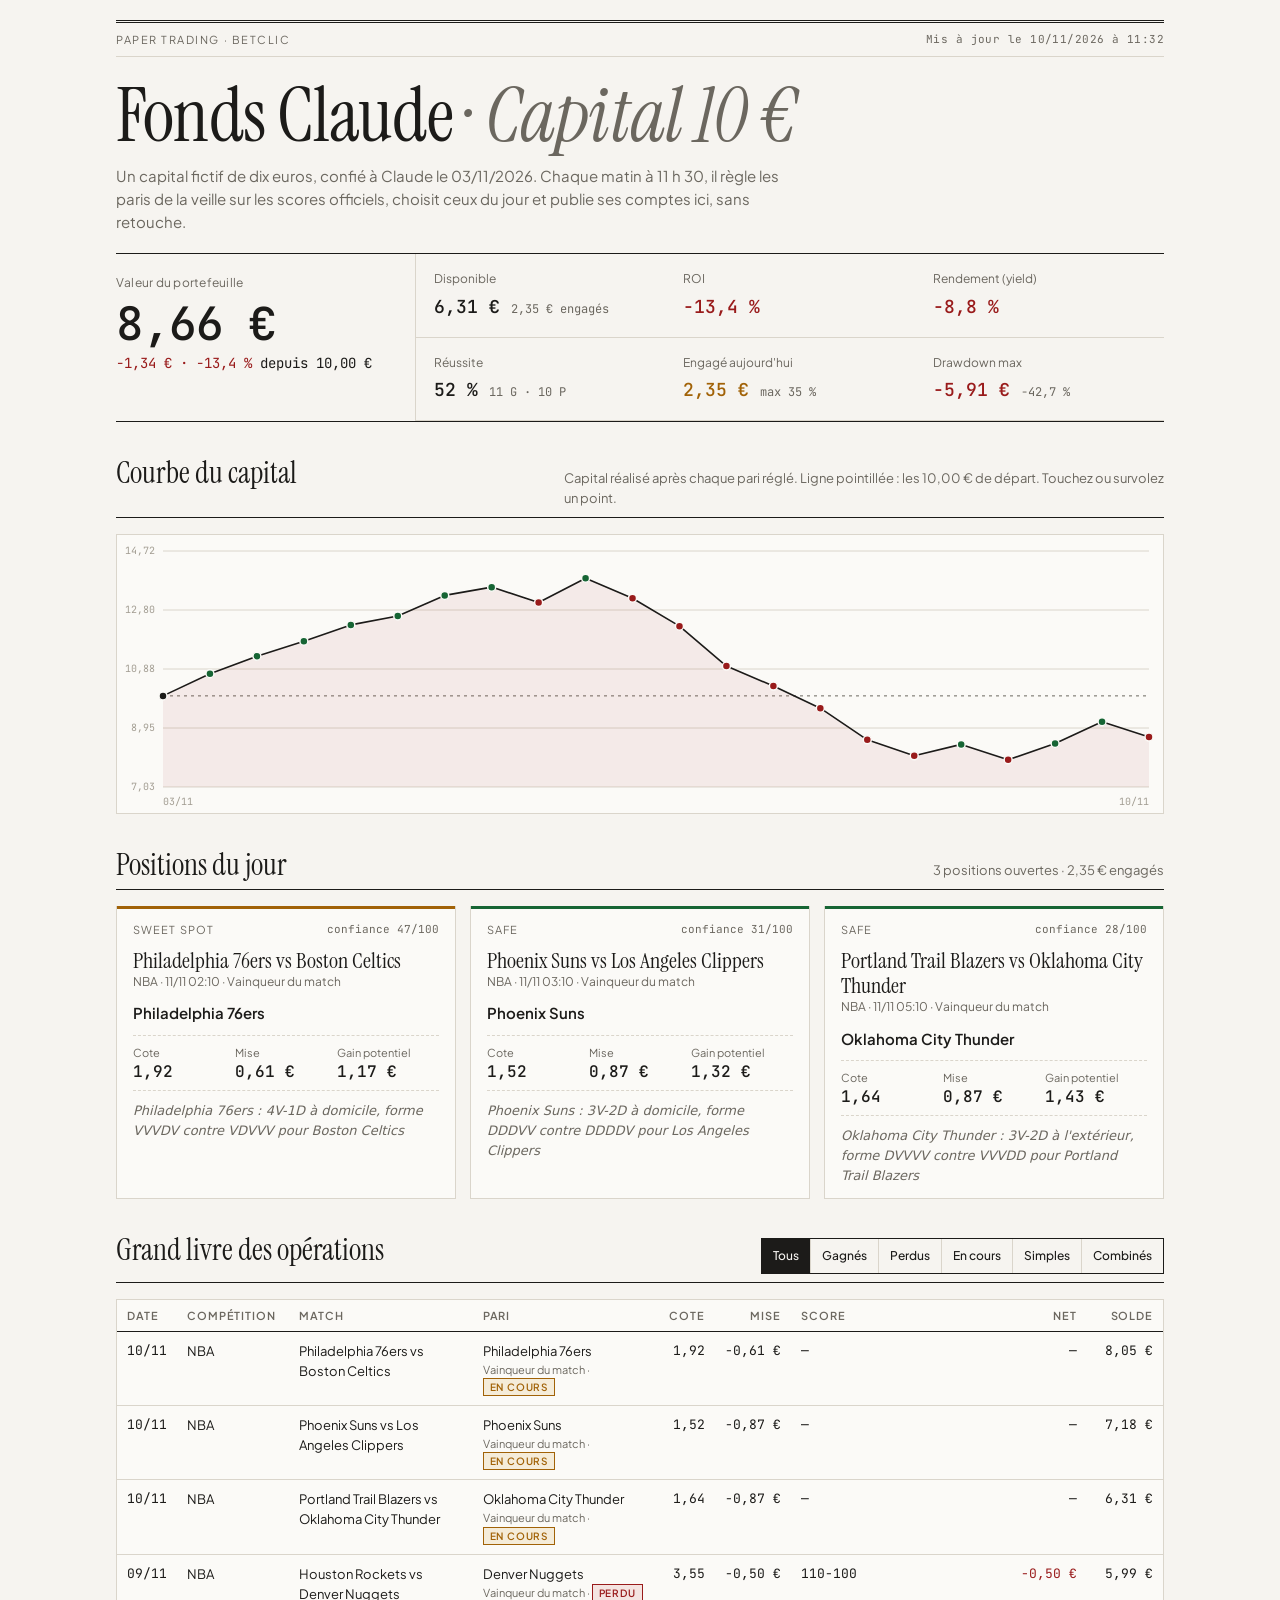
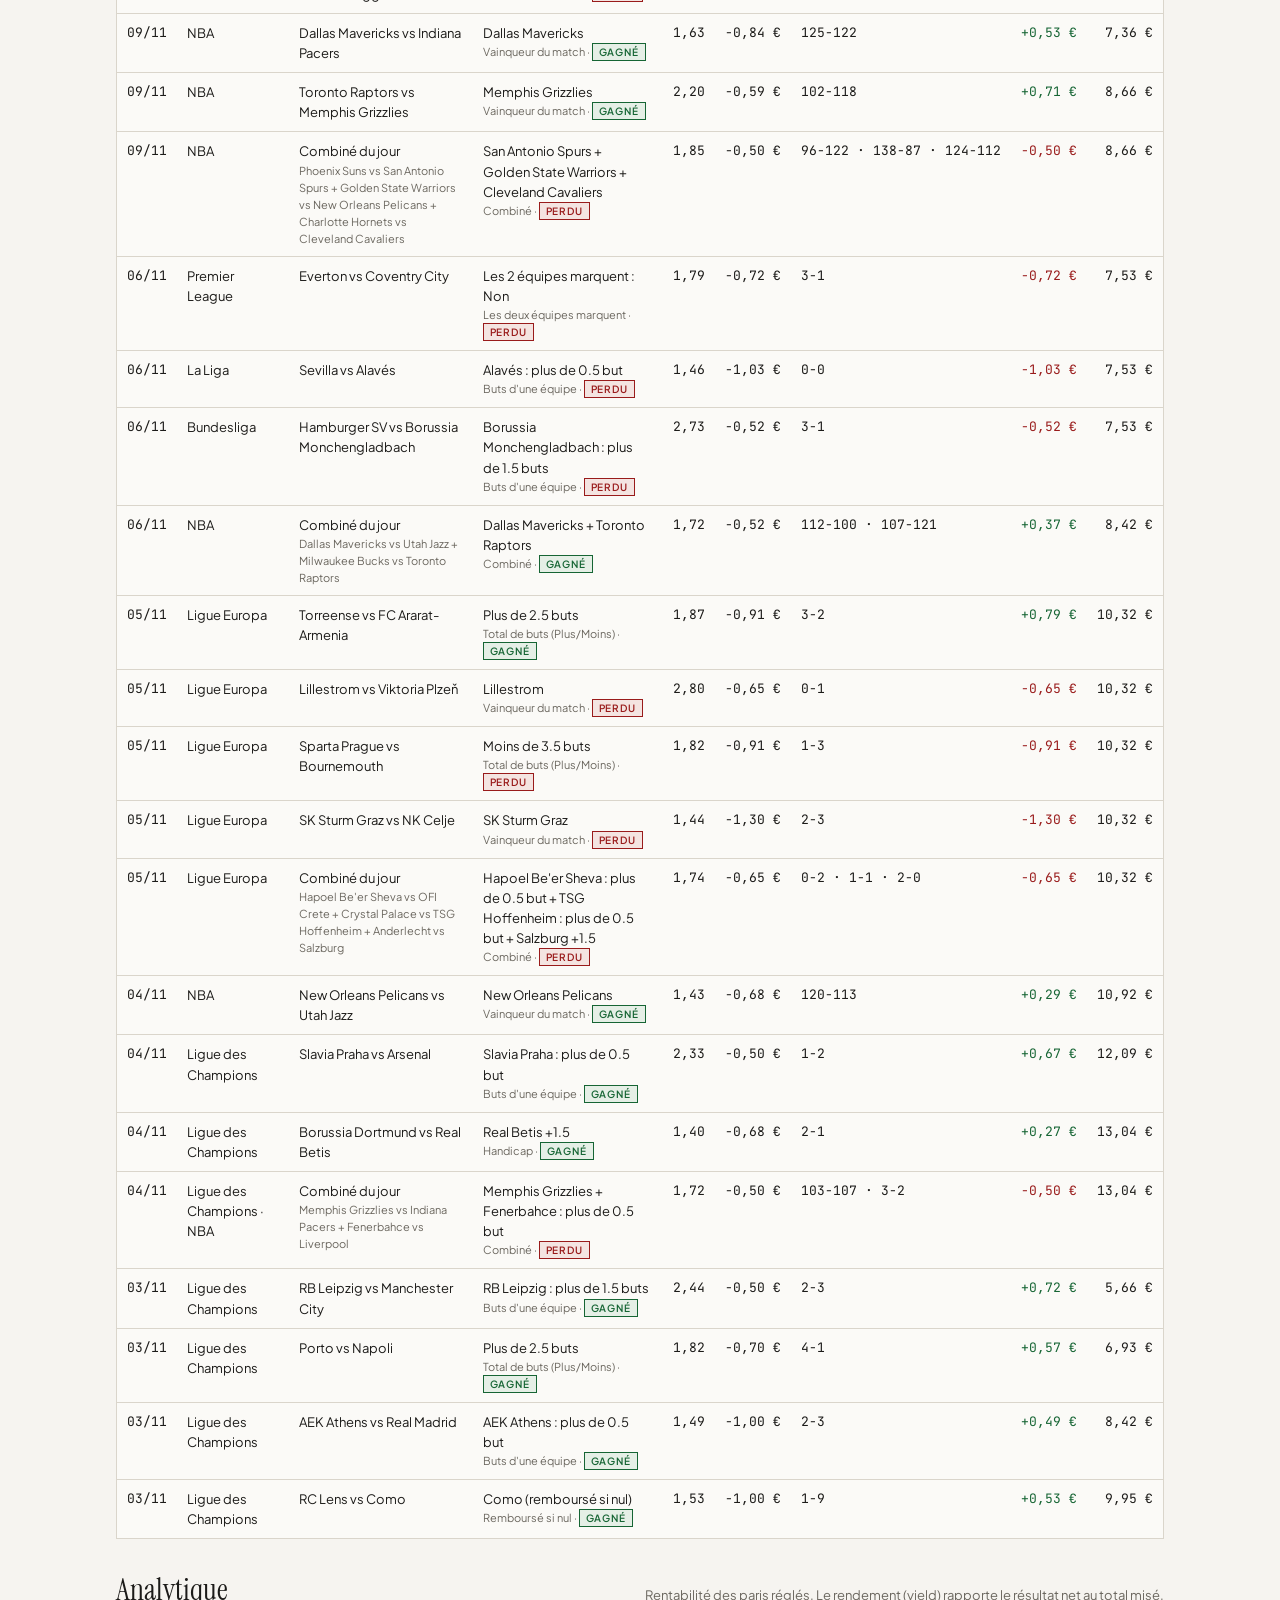
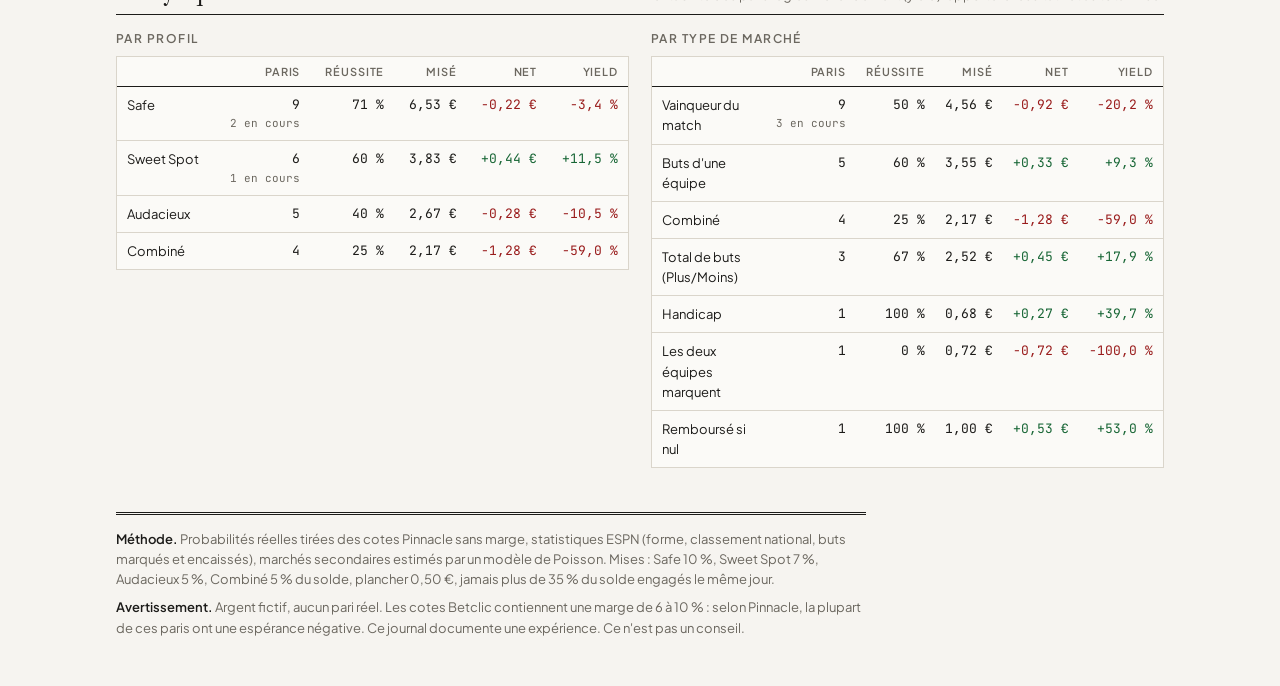
==== commit 01293cc5: "update: bilan et paris du 10/11/2026" ====
--- a/docs/index.html
+++ b/docs/index.html
@@ -90,7 +90,7 @@
     <p><strong>Avertissement.</strong> Argent fictif, aucun pari réel. Les cotes Betclic contiennent une marge de 6 à 10 % : selon Pinnacle, la plupart de ces paris ont une espérance négative. Ce journal documente une expérience. Ce n'est pas un conseil.</p>
   </footer>
 </div>
-<script id="fund-data" type="application/json">{"generated_at": "09/11/2026 à 11:47", "today": "09/11/2026", "started": "03/11/2026", "site_url": "https://bourikerss.github.io/claude-betclic-fund/", "metrics": {"initial": 10.0, "equity": 8.42, "balance": 5.99, "exposure": 2.43, "profit": -1.58, "profit_pct": -0.158, "roi": -0.158, "yield": -0.12372748629600627, "winrate": 0.5294117647058824, "won": 9, "lost": 8, "void": 0, "pending": 4, "max_drawdown": 5.78, "max_drawdown_pct": 0.41793203181489513, "staked_today": 2.43, "daily_cap": 0.35}, "equity": [{"t": "03/11 20:49", "v": 10.0, "label": "Capital de départ", "status": null, "net": null, "score": null}, {"t": "05/11 11:30", "v": 10.72, "label": "RB Leipzig vs Manchester City · RB Leipzig : plus de 1.5 buts", "status": "GAGNE", "net": 0.72, "score": "2-3"}, {"t": "05/11 11:30", "v": 11.29, "label": "Porto vs Napoli · Plus de 2.5 buts", "status": "GAGNE", "net": 0.57, "score": "4-1"}, {"t": "05/11 11:30", "v": 11.78, "label": "AEK Athens vs Real Madrid · AEK Athens : plus de 0.5 but", "status": "GAGNE", "net": 0.49, "score": "2-3"}, {"t": "05/11 11:30", "v": 12.31, "label": "RC Lens vs Como · Como (remboursé si nul)", "status": "GAGNE", "net": 0.53, "score": "1-9"}, {"t": "05/11 11:30", "v": 12.6, "label": "New Orleans Pelicans vs Utah Jazz · New Orleans Pelicans", "status": "GAGNE", "net": 0.29, "score": "120-113"}, {"t": "05/11 11:30", "v": 13.27, "label": "Slavia Praha vs Arsenal · Slavia Praha : plus de 0.5 but", "status": "GAGNE", "net": 0.67, "score": "1-2"}, {"t": "05/11 11:30", "v": 13.54, "label": "Borussia Dortmund vs Real Betis · Real Betis +1.5", "status": "GAGNE", "net": 0.27, "score": "2-1"}, {"t": "05/11 11:30", "v": 13.04, "label": "Combiné du jour · 2 sélections", "status": "PERDU", "net": -0.5, "score": "103-107 · 3-2"}, {"t": "06/11 11:30", "v": 13.83, "label": "Torreense vs FC Ararat-Armenia · Plus de 2.5 buts", "status": "GAGNE", "net": 0.79, "score": "3-2"}, {"t": "06/11 11:30", "v": 13.18, "label": "Lillestrom vs Viktoria Plzeň · Lillestrom", "status": "PERDU", "net": -0.65, "score": "0-1"}, {"t": "06/11 11:30", "v": 12.27, "label": "Sparta Prague vs Bournemouth · Moins de 3.5 buts", "status": "PERDU", "net": -0.91, "score": "1-3"}, {"t": "06/11 11:30", "v": 10.97, "label": "SK Sturm Graz vs NK Celje · SK Sturm Graz", "status": "PERDU", "net": -1.3, "score": "2-3"}, {"t": "06/11 11:30", "v": 10.32, "label": "Combiné du jour · 3 sélections", "status": "PERDU", "net": -0.65, "score": "0-2 · 1-1 · 2-0"}, {"t": "07/11 11:32", "v": 9.6, "label": "Everton vs Coventry City · Les 2 équipes marquent : Non", "status": "PERDU", "net": -0.72, "score": "3-1"}, {"t": "07/11 11:32", "v": 8.57, "label": "Sevilla vs Alavés · Alavés : plus de 0.5 but", "status": "PERDU", "net": -1.03, "score": "0-0"}, {"t": "07/11 11:32", "v": 8.05, "label": "Hamburger SV vs Borussia Monchengladbach · Borussia Monchengladbach : plus de 1.5 buts", "status": "PERDU", "net": -0.52, "score": "3-1"}, {"t": "07/11 11:32", "v": 8.42, "label": "Combiné du jour · 2 sélections", "status": "GAGNE", "net": 0.37, "score": "112-100 · 107-121"}], "positions": [{"id": "dc61de43b5db9de357f48f44c8022494_h2h_denver-nuggets", "kind": "SIMPLE", "profile": "AUDACIEUX", "profile_name": "Audacieux", "placed": "09/11", "placed_day": "2026-11-09", "kickoff": "10/11 02:40", "competition": "NBA", "match": "Houston Rockets vs Denver Nuggets", "market": "Vainqueur du match", "selection": "Denver Nuggets", "odd": 3.55, "stake": 0.5, "potential": 1.77, "status": "EN_ATTENTE", "score": null, "net": null, "balance": 7.92, "confidence": 27, "headline": "Denver Nuggets : 3V-1D à l'extérieur, forme VVDVV contre DVVDD pour Houston Rockets", "estimated": false, "legs": [{"match": "Houston Rockets vs Denver Nuggets", "competition": "NBA", "selection": "Denver Nuggets", "odd": 3.55, "kickoff": "10/11 02:40", "status": "EN_ATTENTE", "score": null}]}, {"id": "9866fa22adc8509d487522ef4cf0fc24_h2h_dallas-mavericks", "kind": "SIMPLE", "profile": "SAFE", "profile_name": "Safe", "placed": "09/11", "placed_day": "2026-11-09", "kickoff": "10/11 02:10", "competition": "NBA", "match": "Dallas Mavericks vs Indiana Pacers", "market": "Vainqueur du match", "selection": "Dallas Mavericks", "odd": 1.63, "stake": 0.84, "potential": 1.37, "status": "EN_ATTENTE", "score": null, "net": null, "balance": 7.08, "confidence": 27, "headline": "Dallas Mavericks : 4V-2D à domicile, forme VDDVV contre DDDVD pour Indiana Pacers", "estimated": false, "legs": [{"match": "Dallas Mavericks vs Indiana Pacers", "competition": "NBA", "selection": "Dallas Mavericks", "odd": 1.63, "kickoff": "10/11 02:10", "status": "EN_ATTENTE", "score": null}]}, {"id": "56efae2815b3a18850f07a3781d652a2_h2h_memphis-grizzlies", "kind": "SIMPLE", "profile": "SWEET_SPOT", "profile_name": "Sweet Spot", "placed": "09/11", "placed_day": "2026-11-09", "kickoff": "10/11 01:40", "competition": "NBA", "match": "Toronto Raptors vs Memphis Grizzlies", "market": "Vainqueur du match", "selection": "Memphis Grizzlies", "odd": 2.2, "stake": 0.59, "potential": 1.3, "status": "EN_ATTENTE", "score": null, "net": null, "balance": 6.49, "confidence": 26, "headline": "Memphis Grizzlies : 4V-0D à l'extérieur, forme VVDDD contre DDVDV pour Toronto Raptors", "estimated": false, "legs": [{"match": "Toronto Raptors vs Memphis Grizzlies", "competition": "NBA", "selection": "Memphis Grizzlies", "odd": 2.2, "kickoff": "10/11 01:40", "status": "EN_ATTENTE", "score": null}]}, {"id": "combo_20261109", "kind": "COMBINE", "profile": "COMBINE", "profile_name": "Combiné", "placed": "09/11", "placed_day": "2026-11-09", "kickoff": "10/11 04:10", "competition": "NBA", "match": "Phoenix Suns vs San Antonio Spurs + Golden State Warriors vs New Orleans Pelicans + Charlotte Hornets vs Cleveland Cavaliers", "market": "Combiné", "selection": "San Antonio Spurs + Golden State Warriors + Cleveland Cavaliers", "odd": 1.85, "stake": 0.5, "potential": 0.93, "status": "EN_ATTENTE", "score": null, "net": null, "balance": 5.99, "confidence": 87, "headline": "3 sélections, 45 % de réussite combinée selon Pinnacle", "estimated": false, "legs": [{"match": "Phoenix Suns vs San Antonio Spurs", "competition": "NBA", "selection": "San Antonio Spurs", "odd": 1.23, "kickoff": "10/11 03:10", "status": "EN_ATTENTE", "score": null}, {"match": "Golden State Warriors vs New Orleans Pelicans", "competition": "NBA", "selection": "Golden State Warriors", "odd": 1.22, "kickoff": "10/11 04:10", "status": "EN_ATTENTE", "score": null}, {"match": "Charlotte Hornets vs Cleveland Cavaliers", "competition": "NBA", "selection": "Cleveland Cavaliers", "odd": 1.23, "kickoff": "10/11 01:10", "status": "EN_ATTENTE", "score": null}]}], "bets": [{"id": "dc61de43b5db9de357f48f44c8022494_h2h_denver-nuggets", "kind": "SIMPLE", "profile": "AUDACIEUX", "profile_name": "Audacieux", "placed": "09/11", "placed_day": "2026-11-09", "kickoff": "10/11 02:40", "competition": "NBA", "match": "Houston Rockets vs Denver Nuggets", "market": "Vainqueur du match", "selection": "Denver Nuggets", "odd": 3.55, "stake": 0.5, "potential": 1.77, "status": "EN_ATTENTE", "score": null, "net": null, "balance": 7.92, "confidence": 27, "headline": "Denver Nuggets : 3V-1D à l'extérieur, forme VVDVV contre DVVDD pour Houston Rockets", "estimated": false, "legs": [{"match": "Houston Rockets vs Denver Nuggets", "competition": "NBA", "selection": "Denver Nuggets", "odd": 3.55, "kickoff": "10/11 02:40", "status": "EN_ATTENTE", "score": null}]}, {"id": "9866fa22adc8509d487522ef4cf0fc24_h2h_dallas-mavericks", "kind": "SIMPLE", "profile": "SAFE", "profile_name": "Safe", "placed": "09/11", "placed_day": "2026-11-09", "kickoff": "10/11 02:10", "competition": "NBA", "match": "Dallas Mavericks vs Indiana Pacers", "market": "Vainqueur du match", "selection": "Dallas Mavericks", "odd": 1.63, "stake": 0.84, "potential": 1.37, "status": "EN_ATTENTE", "score": null, "net": null, "balance": 7.08, "confidence": 27, "headline": "Dallas Mavericks : 4V-2D à domicile, forme VDDVV contre DDDVD pour Indiana Pacers", "estimated": false, "legs": [{"match": "Dallas Mavericks vs Indiana Pacers", "competition": "NBA", "selection": "Dallas Mavericks", "odd": 1.63, "kickoff": "10/11 02:10", "status": "EN_ATTENTE", "score": null}]}, {"id": "56efae2815b3a18850f07a3781d652a2_h2h_memphis-grizzlies", "kind": "SIMPLE", "profile": "SWEET_SPOT", "profile_name": "Sweet Spot", "placed": "09/11", "placed_day": "2026-11-09", "kickoff": "10/11 01:40", "competition": "NBA", "match": "Toronto Raptors vs Memphis Grizzlies", "market": "Vainqueur du match", "selection": "Memphis Grizzlies", "odd": 2.2, "stake": 0.59, "potential": 1.3, "status": "EN_ATTENTE", "score": null, "net": null, "balance": 6.49, "confidence": 26, "headline": "Memphis Grizzlies : 4V-0D à l'extérieur, forme VVDDD contre DDVDV pour Toronto Raptors", "estimated": false, "legs": [{"match": "Toronto Raptors vs Memphis Grizzlies", "competition": "NBA", "selection": "Memphis Grizzlies", "odd": 2.2, "kickoff": "10/11 01:40", "status": "EN_ATTENTE", "score": null}]}, {"id": "combo_20261109", "kind": "COMBINE", "profile": "COMBINE", "profile_name": "Combiné", "placed": "09/11", "placed_day": "2026-11-09", "kickoff": "10/11 04:10", "competition": "NBA", "match": "Phoenix Suns vs San Antonio Spurs + Golden State Warriors vs New Orleans Pelicans + Charlotte Hornets vs Cleveland Cavaliers", "market": "Combiné", "selection": "San Antonio Spurs + Golden State Warriors + Cleveland Cavaliers", "odd": 1.85, "stake": 0.5, "potential": 0.93, "status": "EN_ATTENTE", "score": null, "net": null, "balance": 5.99, "confidence": 87, "headline": "3 sélections, 45 % de réussite combinée selon Pinnacle", "estimated": false, "legs": [{"match": "Phoenix Suns vs San Antonio Spurs", "competition": "NBA", "selection": "San Antonio Spurs", "odd": 1.23, "kickoff": "10/11 03:10", "status": "EN_ATTENTE", "score": null}, {"match": "Golden State Warriors vs New Orleans Pelicans", "competition": "NBA", "selection": "Golden State Warriors", "odd": 1.22, "kickoff": "10/11 04:10", "status": "EN_ATTENTE", "score": null}, {"match": "Charlotte Hornets vs Cleveland Cavaliers", "competition": "NBA", "selection": "Cleveland Cavaliers", "odd": 1.23, "kickoff": "10/11 01:10", "status": "EN_ATTENTE", "score": null}]}, {"id": "586bec023ee8ac2f0645d963bd2c9d25_btts_no", "kind": "SIMPLE", "profile": "SWEET_SPOT", "profile_name": "Sweet Spot", "placed": "06/11", "placed_day": "2026-11-06", "kickoff": "06/11 21:00", "competition": "Premier League", "match": "Everton vs Coventry City", "market": "Les deux équipes marquent", "selection": "Les 2 équipes marquent : Non", "odd": 1.79, "stake": 0.72, "potential": 1.29, "status": "PERDU", "score": "3-1", "net": -0.72, "balance": 7.53, "confidence": 46, "headline": "Everton n'a encaissé que dans 5/9 matchs", "estimated": true, "legs": [{"match": "Everton vs Coventry City", "competition": "Premier League", "selection": "Les 2 équipes marquent : Non", "odd": 1.79, "kickoff": "06/11 21:00", "status": "PERDU", "score": "3-1"}]}, {"id": "9dd0014685fd62d9b2890d7c33a8c9ab_team_totals_alaves-over_+0.5", "kind": "SIMPLE", "profile": "SAFE", "profile_name": "Safe", "placed": "06/11", "placed_day": "2026-11-06", "kickoff": "06/11 21:00", "competition": "La Liga", "match": "Sevilla vs Alavés", "market": "Buts d'une équipe", "selection": "Alavés : plus de 0.5 but", "odd": 1.46, "stake": 1.03, "potential": 1.5, "status": "PERDU", "score": "0-0", "net": -1.03, "balance": 7.53, "confidence": 45, "headline": "Alavés marque 1,1 buts/match, Sevilla en encaisse 2,1", "estimated": true, "legs": [{"match": "Sevilla vs Alavés", "competition": "La Liga", "selection": "Alavés : plus de 0.5 but", "odd": 1.46, "kickoff": "06/11 21:00", "status": "PERDU", "score": "0-0"}]}, {"id": "295076c39e49863cb54db085ac3cd340_team_totals_borussia-monchengladbach-over_+1.5", "kind": "SIMPLE", "profile": "AUDACIEUX", "profile_name": "Audacieux", "placed": "06/11", "placed_day": "2026-11-06", "kickoff": "06/11 20:30", "competition": "Bundesliga", "match": "Hamburger SV vs Borussia Monchengladbach", "market": "Buts d'une équipe", "selection": "Borussia Monchengladbach : plus de 1.5 buts", "odd": 2.73, "stake": 0.52, "potential": 1.42, "status": "PERDU", "score": "3-1", "net": -0.52, "balance": 7.53, "confidence": 38, "headline": "Borussia Monchengladbach marque 1,5 buts/match, Hamburger SV en encaisse 2,0", "estimated": true, "legs": [{"match": "Hamburger SV vs Borussia Monchengladbach", "competition": "Bundesliga", "selection": "Borussia Monchengladbach : plus de 1.5 buts", "odd": 2.73, "kickoff": "06/11 20:30", "status": "PERDU", "score": "3-1"}]}, {"id": "combo_20261106", "kind": "COMBINE", "profile": "COMBINE", "profile_name": "Combiné", "placed": "06/11", "placed_day": "2026-11-06", "kickoff": "07/11 02:10", "competition": "NBA", "match": "Dallas Mavericks vs Utah Jazz + Milwaukee Bucks vs Toronto Raptors", "market": "Combiné", "selection": "Dallas Mavericks + Toronto Raptors", "odd": 1.72, "stake": 0.52, "potential": 0.89, "status": "GAGNE", "score": "112-100 · 107-121", "net": 0.37, "balance": 8.42, "confidence": 87, "headline": "2 sélections, 49 % de réussite combinée selon Pinnacle", "estimated": false, "legs": [{"match": "Dallas Mavericks vs Utah Jazz", "competition": "NBA", "selection": "Dallas Mavericks", "odd": 1.3, "kickoff": "07/11 02:10", "status": "GAGNE", "score": "112-100"}, {"match": "Milwaukee Bucks vs Toronto Raptors", "competition": "NBA", "selection": "Toronto Raptors", "odd": 1.32, "kickoff": "07/11 02:10", "status": "GAGNE", "score": "107-121"}]}, {"id": "402e102fa845ed84ab7e59b3b17f8c29_totals_over_+2.5", "kind": "SIMPLE", "profile": "SWEET_SPOT", "profile_name": "Sweet Spot", "placed": "05/11", "placed_day": "2026-11-05", "kickoff": "05/11 21:00", "competition": "Ligue Europa", "match": "Torreense vs FC Ararat-Armenia", "market": "Total de buts (Plus/Moins)", "selection": "Plus de 2.5 buts", "odd": 1.87, "stake": 0.91, "potential": 1.7, "status": "GAGNE", "score": "3-2", "net": 0.79, "balance": 10.32, "confidence": 49, "headline": "4,0 buts attendus : Torreense 1,3 marqués/2,3 encaissés, FC Ararat-Armenia 0,7/3,7 par match", "estimated": true, "legs": [{"match": "Torreense vs FC Ararat-Armenia", "competition": "Ligue Europa", "selection": "Plus de 2.5 buts", "odd": 1.87, "kickoff": "05/11 21:00", "status": "GAGNE", "score": "3-2"}]}, {"id": "c50815d0a3cbc7dfe6b9f3a737ce4836_h2h_lillestrom", "kind": "SIMPLE", "profile": "AUDACIEUX", "profile_name": "Audacieux", "placed": "05/11", "placed_day": "2026-11-05", "kickoff": "05/11 18:45", "competition": "Ligue Europa", "match": "Lillestrom vs Viktoria Plzeň", "market": "Vainqueur du match", "selection": "Lillestrom", "odd": 2.8, "stake": 0.65, "potential": 1.82, "status": "PERDU", "score": "0-1", "net": -0.65, "balance": 10.32, "confidence": 46, "headline": "Lillestrom : 6V-1N-7D à domicile, forme NVDVV contre DDD pour Viktoria Plzeň", "estimated": false, "legs": [{"match": "Lillestrom vs Viktoria Plzeň", "competition": "Ligue Europa", "selection": "Lillestrom", "odd": 2.8, "kickoff": "05/11 18:45", "status": "PERDU", "score": "0-1"}]}, {"id": "d437cbfcee6b57ec58d464e6b459c56e_totals_under_+3.5", "kind": "SIMPLE", "profile": "SWEET_SPOT", "profile_name": "Sweet Spot", "placed": "05/11", "placed_day": "2026-11-05", "kickoff": "05/11 18:45", "competition": "Ligue Europa", "match": "Sparta Prague vs Bournemouth", "market": "Total de buts (Plus/Moins)", "selection": "Moins de 3.5 buts", "odd": 1.82, "stake": 0.91, "potential": 1.66, "status": "PERDU", "score": "1-3", "net": -0.91, "balance": 10.32, "confidence": 46, "headline": "2,8 buts attendus : Sparta Prague 1,7 marqués/1,0 encaissés, Bournemouth 2,1/0,7 par match", "estimated": true, "legs": [{"match": "Sparta Prague vs Bournemouth", "competition": "Ligue Europa", "selection": "Moins de 3.5 buts", "odd": 1.82, "kickoff": "05/11 18:45", "status": "PERDU", "score": "1-3"}]}, {"id": "84b68e09ecbe93fdbce759cd822322a2_h2h_sk-sturm-graz", "kind": "SIMPLE", "profile": "SAFE", "profile_name": "Safe", "placed": "05/11", "placed_day": "2026-11-05", "kickoff": "05/11 21:00", "competition": "Ligue Europa", "match": "SK Sturm Graz vs NK Celje", "market": "Vainqueur du match", "selection": "SK Sturm Graz", "odd": 1.44, "stake": 1.3, "potential": 1.87, "status": "PERDU", "score": "2-3", "net": -1.3, "balance": 10.32, "confidence": 45, "headline": "SK Sturm Graz : 4V-3N-0D à domicile, forme DVVNN contre DDN pour NK Celje", "estimated": false, "legs": [{"match": "SK Sturm Graz vs NK Celje", "competition": "Ligue Europa", "selection": "SK Sturm Graz", "odd": 1.44, "kickoff": "05/11 21:00", "status": "PERDU", "score": "2-3"}]}, {"id": "combo_20261105", "kind": "COMBINE", "profile": "COMBINE", "profile_name": "Combiné", "placed": "05/11", "placed_day": "2026-11-05", "kickoff": "05/11 21:00", "competition": "Ligue Europa", "match": "Hapoel Be'er Sheva vs OFI Crete + Crystal Palace vs TSG Hoffenheim + Anderlecht vs Salzburg", "market": "Combiné", "selection": "Hapoel Be'er Sheva : plus de 0.5 but + TSG Hoffenheim : plus de 0.5 but + Salzburg +1.5", "odd": 1.74, "stake": 0.65, "potential": 1.13, "status": "PERDU", "score": "0-2 · 1-1 · 2-0", "net": -0.65, "balance": 10.32, "confidence": 100, "headline": "3 sélections, 43 % de réussite combinée selon Pinnacle", "estimated": true, "legs": [{"match": "Hapoel Be'er Sheva vs OFI Crete", "competition": "Ligue Europa", "selection": "Hapoel Be'er Sheva : plus de 0.5 but", "odd": 1.16, "kickoff": "05/11 21:00", "status": "PERDU", "score": "0-2"}, {"match": "Crystal Palace vs TSG Hoffenheim", "competition": "Ligue Europa", "selection": "TSG Hoffenheim : plus de 0.5 but", "odd": 1.17, "kickoff": "05/11 18:45", "status": "GAGNE", "score": "1-1"}, {"match": "Anderlecht vs Salzburg", "competition": "Ligue Europa", "selection": "Salzburg +1.5", "odd": 1.28, "kickoff": "05/11 18:45", "status": "PERDU", "score": "2-0"}]}, {"id": "0b5966b7b96eb844618eea8f215a0c71_h2h_new-orleans-pelicans", "kind": "SIMPLE", "profile": "SAFE", "profile_name": "Safe", "placed": "04/11", "placed_day": "2026-11-04", "kickoff": "05/11 02:10", "competition": "NBA", "match": "New Orleans Pelicans vs Utah Jazz", "market": "Vainqueur du match", "selection": "New Orleans Pelicans", "odd": 1.43, "stake": 0.68, "potential": 0.97, "status": "GAGNE", "score": "120-113", "net": 0.29, "balance": 10.92, "confidence": 57, "headline": "New Orleans Pelicans : 2V-2D à domicile, forme DDVVV contre DDDDD pour Utah Jazz", "estimated": false, "legs": [{"match": "New Orleans Pelicans vs Utah Jazz", "competition": "NBA", "selection": "New Orleans Pelicans", "odd": 1.43, "kickoff": "05/11 02:10", "status": "GAGNE", "score": "120-113"}]}, {"id": "a5910ae3b314876faea7f5c03b8aeaad_team_totals_slavia-praha-over_+0.5", "kind": "SIMPLE", "profile": "AUDACIEUX", "profile_name": "Audacieux", "placed": "04/11", "placed_day": "2026-11-04", "kickoff": "04/11 21:00", "competition": "Ligue des Champions", "match": "Slavia Praha vs Arsenal", "market": "Buts d'une équipe", "selection": "Slavia Praha : plus de 0.5 but", "odd": 2.33, "stake": 0.5, "potential": 1.17, "status": "GAGNE", "score": "1-2", "net": 0.67, "balance": 12.09, "confidence": 56, "headline": "Slavia Praha marque 1,3 buts/match, Arsenal en encaisse 0,5", "estimated": true, "legs": [{"match": "Slavia Praha vs Arsenal", "competition": "Ligue des Champions", "selection": "Slavia Praha : plus de 0.5 but", "odd": 2.33, "kickoff": "04/11 21:00", "status": "GAGNE", "score": "1-2"}]}, {"id": "6d386ed81fabf67aa19fbd442c0d8c60_spreads_real-betis_+1.5", "kind": "SIMPLE", "profile": "SAFE", "profile_name": "Safe", "placed": "04/11", "placed_day": "2026-11-04", "kickoff": "04/11 21:00", "competition": "Ligue des Champions", "match": "Borussia Dortmund vs Real Betis", "market": "Handicap", "selection": "Real Betis +1.5", "odd": 1.4, "stake": 0.68, "potential": 0.95, "status": "GAGNE", "score": "2-1", "net": 0.27, "balance": 13.04, "confidence": 50, "headline": "Différence par match : Real Betis +0,4, Borussia Dortmund +0,8", "estimated": true, "legs": [{"match": "Borussia Dortmund vs Real Betis", "competition": "Ligue des Champions", "selection": "Real Betis +1.5", "odd": 1.4, "kickoff": "04/11 21:00", "status": "GAGNE", "score": "2-1"}]}, {"id": "combo_20261104", "kind": "COMBINE", "profile": "COMBINE", "profile_name": "Combiné", "placed": "04/11", "placed_day": "2026-11-04", "kickoff": "05/11 02:10", "competition": "Ligue des Champions · NBA", "match": "Memphis Grizzlies vs Indiana Pacers + Fenerbahce vs Liverpool", "market": "Combiné", "selection": "Memphis Grizzlies + Fenerbahce : plus de 0.5 but", "odd": 1.72, "stake": 0.5, "potential": 0.86, "status": "PERDU", "score": "103-107 · 3-2", "net": -0.5, "balance": 13.04, "confidence": 100, "headline": "2 sélections, 48 % de réussite combinée selon Pinnacle", "estimated": true, "legs": [{"match": "Memphis Grizzlies vs Indiana Pacers", "competition": "NBA", "selection": "Memphis Grizzlies", "odd": 1.31, "kickoff": "05/11 02:10", "status": "PERDU", "score": "103-107"}, {"match": "Fenerbahce vs Liverpool", "competition": "Ligue des Champions", "selection": "Fenerbahce : plus de 0.5 but", "odd": 1.31, "kickoff": "04/11 18:45", "status": "GAGNE", "score": "3-2"}]}, {"id": "df7d2d81b9e2f3f11c6aeddaee6b7085_team_totals_rb-leipzig-over_+1.5", "kind": "SIMPLE", "profile": "AUDACIEUX", "profile_name": "Audacieux", "placed": "03/11", "placed_day": "2026-11-03", "kickoff": "04/11 21:00", "competition": "Ligue des Champions", "match": "RB Leipzig vs Manchester City", "market": "Buts d'une équipe", "selection": "RB Leipzig : plus de 1.5 buts", "odd": 2.44, "stake": 0.5, "potential": 1.22, "status": "GAGNE", "score": "2-3", "net": 0.72, "balance": 5.66, "confidence": 48, "headline": "RB Leipzig marque 2,1 buts/match, Manchester City en encaisse 1,6", "estimated": true, "legs": [{"match": "RB Leipzig vs Manchester City", "competition": "Ligue des Champions", "selection": "RB Leipzig : plus de 1.5 buts", "odd": 2.44, "kickoff": "04/11 21:00", "status": "GAGNE", "score": "2-3"}]}, {"id": "ba82ee37f64a66a30d85f8b90082ec2f_totals_over_+2.5", "kind": "SIMPLE", "profile": "SWEET_SPOT", "profile_name": "Sweet Spot", "placed": "03/11", "placed_day": "2026-11-03", "kickoff": "04/11 21:00", "competition": "Ligue des Champions", "match": "Porto vs Napoli", "market": "Total de buts (Plus/Moins)", "selection": "Plus de 2.5 buts", "odd": 1.82, "stake": 0.7, "potential": 1.27, "status": "GAGNE", "score": "4-1", "net": 0.57, "balance": 6.93, "confidence": 47, "headline": "3,2 buts attendus : Porto 2,0 marqués/0,9 encaissés, Napoli 1,9/1,7 par match", "estimated": true, "legs": [{"match": "Porto vs Napoli", "competition": "Ligue des Champions", "selection": "Plus de 2.5 buts", "odd": 1.82, "kickoff": "04/11 21:00", "status": "GAGNE", "score": "4-1"}]}, {"id": "f43ef699c987e112e115f7035114854e_team_totals_aek-athens-over_+0.5", "kind": "SIMPLE", "profile": "SAFE", "profile_name": "Safe", "placed": "03/11", "placed_day": "2026-11-03", "kickoff": "04/11 18:45", "competition": "Ligue des Champions", "match": "AEK Athens vs Real Madrid", "market": "Buts d'une équipe", "selection": "AEK Athens : plus de 0.5 but", "odd": 1.49, "stake": 1.0, "potential": 1.49, "status": "GAGNE", "score": "2-3", "net": 0.49, "balance": 8.42, "confidence": 40, "headline": "AEK Athens marque 2,1 buts/match, Real Madrid en encaisse 1,1", "estimated": true, "legs": [{"match": "AEK Athens vs Real Madrid", "competition": "Ligue des Champions", "selection": "AEK Athens : plus de 0.5 but", "odd": 1.49, "kickoff": "04/11 18:45", "status": "GAGNE", "score": "2-3"}]}, {"id": "013cecbf40f5b4530342632a80f35b00_dnb_como", "kind": "SIMPLE", "profile": "SAFE", "profile_name": "Safe", "placed": "03/11", "placed_day": "2026-11-03", "kickoff": "04/11 21:00", "competition": "Ligue des Champions", "match": "RC Lens vs Como", "market": "Remboursé si nul", "selection": "Como (remboursé si nul)", "odd": 1.53, "stake": 1.0, "potential": 1.53, "status": "GAGNE", "score": "1-9", "net": 0.53, "balance": 9.95, "confidence": 32, "headline": "Como : 4V-1N-2D à l'extérieur, forme VVVVV contre DVDVD pour RC Lens", "estimated": true, "legs": [{"match": "RC Lens vs Como", "competition": "Ligue des Champions", "selection": "Como (remboursé si nul)", "odd": 1.53, "kickoff": "04/11 21:00", "status": "GAGNE", "score": "1-9"}]}], "analytics": {"by_profile": [{"name": "Safe", "count": 7, "settled": 6, "won": 4, "lost": 2, "winrate": 0.6666666666666666, "staked": 5.69, "net": -0.75, "yield": -0.13181019332161686}, {"name": "Audacieux", "count": 5, "settled": 4, "won": 2, "lost": 2, "winrate": 0.5, "staked": 2.17, "net": 0.22, "yield": 0.10138248847926268}, {"name": "Sweet Spot", "count": 5, "settled": 4, "won": 2, "lost": 2, "winrate": 0.5, "staked": 3.24, "net": -0.27, "yield": -0.08333333333333333}, {"name": "Combiné", "count": 4, "settled": 3, "won": 1, "lost": 2, "winrate": 0.3333333333333333, "staked": 1.67, "net": -0.78, "yield": -0.46706586826347307}], "by_market": [{"name": "Vainqueur du match", "count": 6, "settled": 3, "won": 1, "lost": 2, "winrate": 0.3333333333333333, "staked": 2.63, "net": -1.66, "yield": -0.6311787072243346}, {"name": "Buts d'une équipe", "count": 5, "settled": 5, "won": 3, "lost": 2, "winrate": 0.6, "staked": 3.55, "net": 0.33, "yield": 0.09295774647887325}, {"name": "Combiné", "count": 4, "settled": 3, "won": 1, "lost": 2, "winrate": 0.3333333333333333, "staked": 1.67, "net": -0.78, "yield": -0.46706586826347307}, {"name": "Total de buts (Plus/Moins)", "count": 3, "settled": 3, "won": 2, "lost": 1, "winrate": 0.6666666666666666, "staked": 2.52, "net": 0.45, "yield": 0.17857142857142858}, {"name": "Handicap", "count": 1, "settled": 1, "won": 1, "lost": 0, "winrate": 1.0, "staked": 0.68, "net": 0.27, "yield": 0.39705882352941174}, {"name": "Les deux équipes marquent", "count": 1, "settled": 1, "won": 0, "lost": 1, "winrate": 0.0, "staked": 0.72, "net": -0.72, "yield": -1.0}, {"name": "Remboursé si nul", "count": 1, "settled": 1, "won": 1, "lost": 0, "winrate": 1.0, "staked": 1.0, "net": 0.53, "yield": 0.53}]}, "rules": {"stake_pct": {"Safe": 0.1, "Sweet Spot": 0.07, "Audacieux": 0.05, "Combiné": 0.05}, "stake_min": 0.5, "daily_cap": 0.35}}</script>
+<script id="fund-data" type="application/json">{"generated_at": "10/11/2026 à 11:32", "today": "10/11/2026", "started": "03/11/2026", "site_url": "https://bourikerss.github.io/claude-betclic-fund/", "metrics": {"initial": 10.0, "equity": 8.66, "balance": 6.31, "exposure": 2.35, "profit": -1.34, "profit_pct": -0.134, "roi": -0.134, "yield": -0.08815789473684212, "winrate": 0.5238095238095238, "won": 11, "lost": 10, "void": 0, "pending": 3, "max_drawdown": 5.91, "max_drawdown_pct": 0.42733188720173537, "staked_today": 2.35, "daily_cap": 0.35}, "equity": [{"t": "03/11 20:49", "v": 10.0, "label": "Capital de départ", "status": null, "net": null, "score": null}, {"t": "05/11 11:30", "v": 10.72, "label": "RB Leipzig vs Manchester City · RB Leipzig : plus de 1.5 buts", "status": "GAGNE", "net": 0.72, "score": "2-3"}, {"t": "05/11 11:30", "v": 11.29, "label": "Porto vs Napoli · Plus de 2.5 buts", "status": "GAGNE", "net": 0.57, "score": "4-1"}, {"t": "05/11 11:30", "v": 11.78, "label": "AEK Athens vs Real Madrid · AEK Athens : plus de 0.5 but", "status": "GAGNE", "net": 0.49, "score": "2-3"}, {"t": "05/11 11:30", "v": 12.31, "label": "RC Lens vs Como · Como (remboursé si nul)", "status": "GAGNE", "net": 0.53, "score": "1-9"}, {"t": "05/11 11:30", "v": 12.6, "label": "New Orleans Pelicans vs Utah Jazz · New Orleans Pelicans", "status": "GAGNE", "net": 0.29, "score": "120-113"}, {"t": "05/11 11:30", "v": 13.27, "label": "Slavia Praha vs Arsenal · Slavia Praha : plus de 0.5 but", "status": "GAGNE", "net": 0.67, "score": "1-2"}, {"t": "05/11 11:30", "v": 13.54, "label": "Borussia Dortmund vs Real Betis · Real Betis +1.5", "status": "GAGNE", "net": 0.27, "score": "2-1"}, {"t": "05/11 11:30", "v": 13.04, "label": "Combiné du jour · 2 sélections", "status": "PERDU", "net": -0.5, "score": "103-107 · 3-2"}, {"t": "06/11 11:30", "v": 13.83, "label": "Torreense vs FC Ararat-Armenia · Plus de 2.5 buts", "status": "GAGNE", "net": 0.79, "score": "3-2"}, {"t": "06/11 11:30", "v": 13.18, "label": "Lillestrom vs Viktoria Plzeň · Lillestrom", "status": "PERDU", "net": -0.65, "score": "0-1"}, {"t": "06/11 11:30", "v": 12.27, "label": "Sparta Prague vs Bournemouth · Moins de 3.5 buts", "status": "PERDU", "net": -0.91, "score": "1-3"}, {"t": "06/11 11:30", "v": 10.97, "label": "SK Sturm Graz vs NK Celje · SK Sturm Graz", "status": "PERDU", "net": -1.3, "score": "2-3"}, {"t": "06/11 11:30", "v": 10.32, "label": "Combiné du jour · 3 sélections", "status": "PERDU", "net": -0.65, "score": "0-2 · 1-1 · 2-0"}, {"t": "07/11 11:32", "v": 9.6, "label": "Everton vs Coventry City · Les 2 équipes marquent : Non", "status": "PERDU", "net": -0.72, "score": "3-1"}, {"t": "07/11 11:32", "v": 8.57, "label": "Sevilla vs Alavés · Alavés : plus de 0.5 but", "status": "PERDU", "net": -1.03, "score": "0-0"}, {"t": "07/11 11:32", "v": 8.05, "label": "Hamburger SV vs Borussia Monchengladbach · Borussia Monchengladbach : plus de 1.5 buts", "status": "PERDU", "net": -0.52, "score": "3-1"}, {"t": "07/11 11:32", "v": 8.42, "label": "Combiné du jour · 2 sélections", "status": "GAGNE", "net": 0.37, "score": "112-100 · 107-121"}, {"t": "10/11 11:32", "v": 7.92, "label": "Houston Rockets vs Denver Nuggets · Denver Nuggets", "status": "PERDU", "net": -0.5, "score": "110-100"}, {"t": "10/11 11:32", "v": 8.45, "label": "Dallas Mavericks vs Indiana Pacers · Dallas Mavericks", "status": "GAGNE", "net": 0.53, "score": "125-122"}, {"t": "10/11 11:32", "v": 9.16, "label": "Toronto Raptors vs Memphis Grizzlies · Memphis Grizzlies", "status": "GAGNE", "net": 0.71, "score": "102-118"}, {"t": "10/11 11:32", "v": 8.66, "label": "Combiné du jour · 3 sélections", "status": "PERDU", "net": -0.5, "score": "96-122 · 138-87 · 124-112"}], "positions": [{"id": "cfa503c66cd505776a910921875ef7dd_h2h_philadelphia-76ers", "kind": "SIMPLE", "profile": "SWEET_SPOT", "profile_name": "Sweet Spot", "placed": "10/11", "placed_day": "2026-11-10", "kickoff": "11/11 02:10", "competition": "NBA", "match": "Philadelphia 76ers vs Boston Celtics", "market": "Vainqueur du match", "selection": "Philadelphia 76ers", "odd": 1.92, "stake": 0.61, "potential": 1.17, "status": "EN_ATTENTE", "score": null, "net": null, "balance": 8.05, "confidence": 47, "headline": "Philadelphia 76ers : 4V-1D à domicile, forme VVVDV contre VDVVV pour Boston Celtics", "estimated": false, "legs": [{"match": "Philadelphia 76ers vs Boston Celtics", "competition": "NBA", "selection": "Philadelphia 76ers", "odd": 1.92, "kickoff": "11/11 02:10", "status": "EN_ATTENTE", "score": null}]}, {"id": "8178ff2ec61f604b61dfe6d7b8d71103_h2h_phoenix-suns", "kind": "SIMPLE", "profile": "SAFE", "profile_name": "Safe", "placed": "10/11", "placed_day": "2026-11-10", "kickoff": "11/11 03:10", "competition": "NBA", "match": "Phoenix Suns vs Los Angeles Clippers", "market": "Vainqueur du match", "selection": "Phoenix Suns", "odd": 1.52, "stake": 0.87, "potential": 1.32, "status": "EN_ATTENTE", "score": null, "net": null, "balance": 7.18, "confidence": 31, "headline": "Phoenix Suns : 3V-2D à domicile, forme DDDVV contre DDDDV pour Los Angeles Clippers", "estimated": false, "legs": [{"match": "Phoenix Suns vs Los Angeles Clippers", "competition": "NBA", "selection": "Phoenix Suns", "odd": 1.52, "kickoff": "11/11 03:10", "status": "EN_ATTENTE", "score": null}]}, {"id": "f5477c781c94e09e85374bbf9149c0f1_h2h_oklahoma-city-thunder", "kind": "SIMPLE", "profile": "SAFE", "profile_name": "Safe", "placed": "10/11", "placed_day": "2026-11-10", "kickoff": "11/11 05:10", "competition": "NBA", "match": "Portland Trail Blazers vs Oklahoma City Thunder", "market": "Vainqueur du match", "selection": "Oklahoma City Thunder", "odd": 1.64, "stake": 0.87, "potential": 1.43, "status": "EN_ATTENTE", "score": null, "net": null, "balance": 6.31, "confidence": 28, "headline": "Oklahoma City Thunder : 3V-2D à l'extérieur, forme DVVVV contre VVVDD pour Portland Trail Blazers", "estimated": false, "legs": [{"match": "Portland Trail Blazers vs Oklahoma City Thunder", "competition": "NBA", "selection": "Oklahoma City Thunder", "odd": 1.64, "kickoff": "11/11 05:10", "status": "EN_ATTENTE", "score": null}]}], "bets": [{"id": "cfa503c66cd505776a910921875ef7dd_h2h_philadelphia-76ers", "kind": "SIMPLE", "profile": "SWEET_SPOT", "profile_name": "Sweet Spot", "placed": "10/11", "placed_day": "2026-11-10", "kickoff": "11/11 02:10", "competition": "NBA", "match": "Philadelphia 76ers vs Boston Celtics", "market": "Vainqueur du match", "selection": "Philadelphia 76ers", "odd": 1.92, "stake": 0.61, "potential": 1.17, "status": "EN_ATTENTE", "score": null, "net": null, "balance": 8.05, "confidence": 47, "headline": "Philadelphia 76ers : 4V-1D à domicile, forme VVVDV contre VDVVV pour Boston Celtics", "estimated": false, "legs": [{"match": "Philadelphia 76ers vs Boston Celtics", "competition": "NBA", "selection": "Philadelphia 76ers", "odd": 1.92, "kickoff": "11/11 02:10", "status": "EN_ATTENTE", "score": null}]}, {"id": "8178ff2ec61f604b61dfe6d7b8d71103_h2h_phoenix-suns", "kind": "SIMPLE", "profile": "SAFE", "profile_name": "Safe", "placed": "10/11", "placed_day": "2026-11-10", "kickoff": "11/11 03:10", "competition": "NBA", "match": "Phoenix Suns vs Los Angeles Clippers", "market": "Vainqueur du match", "selection": "Phoenix Suns", "odd": 1.52, "stake": 0.87, "potential": 1.32, "status": "EN_ATTENTE", "score": null, "net": null, "balance": 7.18, "confidence": 31, "headline": "Phoenix Suns : 3V-2D à domicile, forme DDDVV contre DDDDV pour Los Angeles Clippers", "estimated": false, "legs": [{"match": "Phoenix Suns vs Los Angeles Clippers", "competition": "NBA", "selection": "Phoenix Suns", "odd": 1.52, "kickoff": "11/11 03:10", "status": "EN_ATTENTE", "score": null}]}, {"id": "f5477c781c94e09e85374bbf9149c0f1_h2h_oklahoma-city-thunder", "kind": "SIMPLE", "profile": "SAFE", "profile_name": "Safe", "placed": "10/11", "placed_day": "2026-11-10", "kickoff": "11/11 05:10", "competition": "NBA", "match": "Portland Trail Blazers vs Oklahoma City Thunder", "market": "Vainqueur du match", "selection": "Oklahoma City Thunder", "odd": 1.64, "stake": 0.87, "potential": 1.43, "status": "EN_ATTENTE", "score": null, "net": null, "balance": 6.31, "confidence": 28, "headline": "Oklahoma City Thunder : 3V-2D à l'extérieur, forme DVVVV contre VVVDD pour Portland Trail Blazers", "estimated": false, "legs": [{"match": "Portland Trail Blazers vs Oklahoma City Thunder", "competition": "NBA", "selection": "Oklahoma City Thunder", "odd": 1.64, "kickoff": "11/11 05:10", "status": "EN_ATTENTE", "score": null}]}, {"id": "dc61de43b5db9de357f48f44c8022494_h2h_denver-nuggets", "kind": "SIMPLE", "profile": "AUDACIEUX", "profile_name": "Audacieux", "placed": "09/11", "placed_day": "2026-11-09", "kickoff": "10/11 02:40", "competition": "NBA", "match": "Houston Rockets vs Denver Nuggets", "market": "Vainqueur du match", "selection": "Denver Nuggets", "odd": 3.55, "stake": 0.5, "potential": 1.77, "status": "PERDU", "score": "110-100", "net": -0.5, "balance": 5.99, "confidence": 27, "headline": "Denver Nuggets : 3V-1D à l'extérieur, forme VVDVV contre DVVDD pour Houston Rockets", "estimated": false, "legs": [{"match": "Houston Rockets vs Denver Nuggets", "competition": "NBA", "selection": "Denver Nuggets", "odd": 3.55, "kickoff": "10/11 02:40", "status": "PERDU", "score": "110-100"}]}, {"id": "9866fa22adc8509d487522ef4cf0fc24_h2h_dallas-mavericks", "kind": "SIMPLE", "profile": "SAFE", "profile_name": "Safe", "placed": "09/11", "placed_day": "2026-11-09", "kickoff": "10/11 02:10", "competition": "NBA", "match": "Dallas Mavericks vs Indiana Pacers", "market": "Vainqueur du match", "selection": "Dallas Mavericks", "odd": 1.63, "stake": 0.84, "potential": 1.37, "status": "GAGNE", "score": "125-122", "net": 0.53, "balance": 7.36, "confidence": 27, "headline": "Dallas Mavericks : 4V-2D à domicile, forme VDDVV contre DDDVD pour Indiana Pacers", "estimated": false, "legs": [{"match": "Dallas Mavericks vs Indiana Pacers", "competition": "NBA", "selection": "Dallas Mavericks", "odd": 1.63, "kickoff": "10/11 02:10", "status": "GAGNE", "score": "125-122"}]}, {"id": "56efae2815b3a18850f07a3781d652a2_h2h_memphis-grizzlies", "kind": "SIMPLE", "profile": "SWEET_SPOT", "profile_name": "Sweet Spot", "placed": "09/11", "placed_day": "2026-11-09", "kickoff": "10/11 01:40", "competition": "NBA", "match": "Toronto Raptors vs Memphis Grizzlies", "market": "Vainqueur du match", "selection": "Memphis Grizzlies", "odd": 2.2, "stake": 0.59, "potential": 1.3, "status": "GAGNE", "score": "102-118", "net": 0.71, "balance": 8.66, "confidence": 26, "headline": "Memphis Grizzlies : 4V-0D à l'extérieur, forme VVDDD contre DDVDV pour Toronto Raptors", "estimated": false, "legs": [{"match": "Toronto Raptors vs Memphis Grizzlies", "competition": "NBA", "selection": "Memphis Grizzlies", "odd": 2.2, "kickoff": "10/11 01:40", "status": "GAGNE", "score": "102-118"}]}, {"id": "combo_20261109", "kind": "COMBINE", "profile": "COMBINE", "profile_name": "Combiné", "placed": "09/11", "placed_day": "2026-11-09", "kickoff": "10/11 04:10", "competition": "NBA", "match": "Phoenix Suns vs San Antonio Spurs + Golden State Warriors vs New Orleans Pelicans + Charlotte Hornets vs Cleveland Cavaliers", "market": "Combiné", "selection": "San Antonio Spurs + Golden State Warriors + Cleveland Cavaliers", "odd": 1.85, "stake": 0.5, "potential": 0.93, "status": "PERDU", "score": "96-122 · 138-87 · 124-112", "net": -0.5, "balance": 8.66, "confidence": 87, "headline": "3 sélections, 45 % de réussite combinée selon Pinnacle", "estimated": false, "legs": [{"match": "Phoenix Suns vs San Antonio Spurs", "competition": "NBA", "selection": "San Antonio Spurs", "odd": 1.23, "kickoff": "10/11 03:10", "status": "GAGNE", "score": "96-122"}, {"match": "Golden State Warriors vs New Orleans Pelicans", "competition": "NBA", "selection": "Golden State Warriors", "odd": 1.22, "kickoff": "10/11 04:10", "status": "GAGNE", "score": "138-87"}, {"match": "Charlotte Hornets vs Cleveland Cavaliers", "competition": "NBA", "selection": "Cleveland Cavaliers", "odd": 1.23, "kickoff": "10/11 01:10", "status": "PERDU", "score": "124-112"}]}, {"id": "586bec023ee8ac2f0645d963bd2c9d25_btts_no", "kind": "SIMPLE", "profile": "SWEET_SPOT", "profile_name": "Sweet Spot", "placed": "06/11", "placed_day": "2026-11-06", "kickoff": "06/11 21:00", "competition": "Premier League", "match": "Everton vs Coventry City", "market": "Les deux équipes marquent", "selection": "Les 2 équipes marquent : Non", "odd": 1.79, "stake": 0.72, "potential": 1.29, "status": "PERDU", "score": "3-1", "net": -0.72, "balance": 7.53, "confidence": 46, "headline": "Everton n'a encaissé que dans 5/9 matchs", "estimated": true, "legs": [{"match": "Everton vs Coventry City", "competition": "Premier League", "selection": "Les 2 équipes marquent : Non", "odd": 1.79, "kickoff": "06/11 21:00", "status": "PERDU", "score": "3-1"}]}, {"id": "9dd0014685fd62d9b2890d7c33a8c9ab_team_totals_alaves-over_+0.5", "kind": "SIMPLE", "profile": "SAFE", "profile_name": "Safe", "placed": "06/11", "placed_day": "2026-11-06", "kickoff": "06/11 21:00", "competition": "La Liga", "match": "Sevilla vs Alavés", "market": "Buts d'une équipe", "selection": "Alavés : plus de 0.5 but", "odd": 1.46, "stake": 1.03, "potential": 1.5, "status": "PERDU", "score": "0-0", "net": -1.03, "balance": 7.53, "confidence": 45, "headline": "Alavés marque 1,1 buts/match, Sevilla en encaisse 2,1", "estimated": true, "legs": [{"match": "Sevilla vs Alavés", "competition": "La Liga", "selection": "Alavés : plus de 0.5 but", "odd": 1.46, "kickoff": "06/11 21:00", "status": "PERDU", "score": "0-0"}]}, {"id": "295076c39e49863cb54db085ac3cd340_team_totals_borussia-monchengladbach-over_+1.5", "kind": "SIMPLE", "profile": "AUDACIEUX", "profile_name": "Audacieux", "placed": "06/11", "placed_day": "2026-11-06", "kickoff": "06/11 20:30", "competition": "Bundesliga", "match": "Hamburger SV vs Borussia Monchengladbach", "market": "Buts d'une équipe", "selection": "Borussia Monchengladbach : plus de 1.5 buts", "odd": 2.73, "stake": 0.52, "potential": 1.42, "status": "PERDU", "score": "3-1", "net": -0.52, "balance": 7.53, "confidence": 38, "headline": "Borussia Monchengladbach marque 1,5 buts/match, Hamburger SV en encaisse 2,0", "estimated": true, "legs": [{"match": "Hamburger SV vs Borussia Monchengladbach", "competition": "Bundesliga", "selection": "Borussia Monchengladbach : plus de 1.5 buts", "odd": 2.73, "kickoff": "06/11 20:30", "status": "PERDU", "score": "3-1"}]}, {"id": "combo_20261106", "kind": "COMBINE", "profile": "COMBINE", "profile_name": "Combiné", "placed": "06/11", "placed_day": "2026-11-06", "kickoff": "07/11 02:10", "competition": "NBA", "match": "Dallas Mavericks vs Utah Jazz + Milwaukee Bucks vs Toronto Raptors", "market": "Combiné", "selection": "Dallas Mavericks + Toronto Raptors", "odd": 1.72, "stake": 0.52, "potential": 0.89, "status": "GAGNE", "score": "112-100 · 107-121", "net": 0.37, "balance": 8.42, "confidence": 87, "headline": "2 sélections, 49 % de réussite combinée selon Pinnacle", "estimated": false, "legs": [{"match": "Dallas Mavericks vs Utah Jazz", "competition": "NBA", "selection": "Dallas Mavericks", "odd": 1.3, "kickoff": "07/11 02:10", "status": "GAGNE", "score": "112-100"}, {"match": "Milwaukee Bucks vs Toronto Raptors", "competition": "NBA", "selection": "Toronto Raptors", "odd": 1.32, "kickoff": "07/11 02:10", "status": "GAGNE", "score": "107-121"}]}, {"id": "402e102fa845ed84ab7e59b3b17f8c29_totals_over_+2.5", "kind": "SIMPLE", "profile": "SWEET_SPOT", "profile_name": "Sweet Spot", "placed": "05/11", "placed_day": "2026-11-05", "kickoff": "05/11 21:00", "competition": "Ligue Europa", "match": "Torreense vs FC Ararat-Armenia", "market": "Total de buts (Plus/Moins)", "selection": "Plus de 2.5 buts", "odd": 1.87, "stake": 0.91, "potential": 1.7, "status": "GAGNE", "score": "3-2", "net": 0.79, "balance": 10.32, "confidence": 49, "headline": "4,0 buts attendus : Torreense 1,3 marqués/2,3 encaissés, FC Ararat-Armenia 0,7/3,7 par match", "estimated": true, "legs": [{"match": "Torreense vs FC Ararat-Armenia", "competition": "Ligue Europa", "selection": "Plus de 2.5 buts", "odd": 1.87, "kickoff": "05/11 21:00", "status": "GAGNE", "score": "3-2"}]}, {"id": "c50815d0a3cbc7dfe6b9f3a737ce4836_h2h_lillestrom", "kind": "SIMPLE", "profile": "AUDACIEUX", "profile_name": "Audacieux", "placed": "05/11", "placed_day": "2026-11-05", "kickoff": "05/11 18:45", "competition": "Ligue Europa", "match": "Lillestrom vs Viktoria Plzeň", "market": "Vainqueur du match", "selection": "Lillestrom", "odd": 2.8, "stake": 0.65, "potential": 1.82, "status": "PERDU", "score": "0-1", "net": -0.65, "balance": 10.32, "confidence": 46, "headline": "Lillestrom : 6V-1N-7D à domicile, forme NVDVV contre DDD pour Viktoria Plzeň", "estimated": false, "legs": [{"match": "Lillestrom vs Viktoria Plzeň", "competition": "Ligue Europa", "selection": "Lillestrom", "odd": 2.8, "kickoff": "05/11 18:45", "status": "PERDU", "score": "0-1"}]}, {"id": "d437cbfcee6b57ec58d464e6b459c56e_totals_under_+3.5", "kind": "SIMPLE", "profile": "SWEET_SPOT", "profile_name": "Sweet Spot", "placed": "05/11", "placed_day": "2026-11-05", "kickoff": "05/11 18:45", "competition": "Ligue Europa", "match": "Sparta Prague vs Bournemouth", "market": "Total de buts (Plus/Moins)", "selection": "Moins de 3.5 buts", "odd": 1.82, "stake": 0.91, "potential": 1.66, "status": "PERDU", "score": "1-3", "net": -0.91, "balance": 10.32, "confidence": 46, "headline": "2,8 buts attendus : Sparta Prague 1,7 marqués/1,0 encaissés, Bournemouth 2,1/0,7 par match", "estimated": true, "legs": [{"match": "Sparta Prague vs Bournemouth", "competition": "Ligue Europa", "selection": "Moins de 3.5 buts", "odd": 1.82, "kickoff": "05/11 18:45", "status": "PERDU", "score": "1-3"}]}, {"id": "84b68e09ecbe93fdbce759cd822322a2_h2h_sk-sturm-graz", "kind": "SIMPLE", "profile": "SAFE", "profile_name": "Safe", "placed": "05/11", "placed_day": "2026-11-05", "kickoff": "05/11 21:00", "competition": "Ligue Europa", "match": "SK Sturm Graz vs NK Celje", "market": "Vainqueur du match", "selection": "SK Sturm Graz", "odd": 1.44, "stake": 1.3, "potential": 1.87, "status": "PERDU", "score": "2-3", "net": -1.3, "balance": 10.32, "confidence": 45, "headline": "SK Sturm Graz : 4V-3N-0D à domicile, forme DVVNN contre DDN pour NK Celje", "estimated": false, "legs": [{"match": "SK Sturm Graz vs NK Celje", "competition": "Ligue Europa", "selection": "SK Sturm Graz", "odd": 1.44, "kickoff": "05/11 21:00", "status": "PERDU", "score": "2-3"}]}, {"id": "combo_20261105", "kind": "COMBINE", "profile": "COMBINE", "profile_name": "Combiné", "placed": "05/11", "placed_day": "2026-11-05", "kickoff": "05/11 21:00", "competition": "Ligue Europa", "match": "Hapoel Be'er Sheva vs OFI Crete + Crystal Palace vs TSG Hoffenheim + Anderlecht vs Salzburg", "market": "Combiné", "selection": "Hapoel Be'er Sheva : plus de 0.5 but + TSG Hoffenheim : plus de 0.5 but + Salzburg +1.5", "odd": 1.74, "stake": 0.65, "potential": 1.13, "status": "PERDU", "score": "0-2 · 1-1 · 2-0", "net": -0.65, "balance": 10.32, "confidence": 100, "headline": "3 sélections, 43 % de réussite combinée selon Pinnacle", "estimated": true, "legs": [{"match": "Hapoel Be'er Sheva vs OFI Crete", "competition": "Ligue Europa", "selection": "Hapoel Be'er Sheva : plus de 0.5 but", "odd": 1.16, "kickoff": "05/11 21:00", "status": "PERDU", "score": "0-2"}, {"match": "Crystal Palace vs TSG Hoffenheim", "competition": "Ligue Europa", "selection": "TSG Hoffenheim : plus de 0.5 but", "odd": 1.17, "kickoff": "05/11 18:45", "status": "GAGNE", "score": "1-1"}, {"match": "Anderlecht vs Salzburg", "competition": "Ligue Europa", "selection": "Salzburg +1.5", "odd": 1.28, "kickoff": "05/11 18:45", "status": "PERDU", "score": "2-0"}]}, {"id": "0b5966b7b96eb844618eea8f215a0c71_h2h_new-orleans-pelicans", "kind": "SIMPLE", "profile": "SAFE", "profile_name": "Safe", "placed": "04/11", "placed_day": "2026-11-04", "kickoff": "05/11 02:10", "competition": "NBA", "match": "New Orleans Pelicans vs Utah Jazz", "market": "Vainqueur du match", "selection": "New Orleans Pelicans", "odd": 1.43, "stake": 0.68, "potential": 0.97, "status": "GAGNE", "score": "120-113", "net": 0.29, "balance": 10.92, "confidence": 57, "headline": "New Orleans Pelicans : 2V-2D à domicile, forme DDVVV contre DDDDD pour Utah Jazz", "estimated": false, "legs": [{"match": "New Orleans Pelicans vs Utah Jazz", "competition": "NBA", "selection": "New Orleans Pelicans", "odd": 1.43, "kickoff": "05/11 02:10", "status": "GAGNE", "score": "120-113"}]}, {"id": "a5910ae3b314876faea7f5c03b8aeaad_team_totals_slavia-praha-over_+0.5", "kind": "SIMPLE", "profile": "AUDACIEUX", "profile_name": "Audacieux", "placed": "04/11", "placed_day": "2026-11-04", "kickoff": "04/11 21:00", "competition": "Ligue des Champions", "match": "Slavia Praha vs Arsenal", "market": "Buts d'une équipe", "selection": "Slavia Praha : plus de 0.5 but", "odd": 2.33, "stake": 0.5, "potential": 1.17, "status": "GAGNE", "score": "1-2", "net": 0.67, "balance": 12.09, "confidence": 56, "headline": "Slavia Praha marque 1,3 buts/match, Arsenal en encaisse 0,5", "estimated": true, "legs": [{"match": "Slavia Praha vs Arsenal", "competition": "Ligue des Champions", "selection": "Slavia Praha : plus de 0.5 but", "odd": 2.33, "kickoff": "04/11 21:00", "status": "GAGNE", "score": "1-2"}]}, {"id": "6d386ed81fabf67aa19fbd442c0d8c60_spreads_real-betis_+1.5", "kind": "SIMPLE", "profile": "SAFE", "profile_name": "Safe", "placed": "04/11", "placed_day": "2026-11-04", "kickoff": "04/11 21:00", "competition": "Ligue des Champions", "match": "Borussia Dortmund vs Real Betis", "market": "Handicap", "selection": "Real Betis +1.5", "odd": 1.4, "stake": 0.68, "potential": 0.95, "status": "GAGNE", "score": "2-1", "net": 0.27, "balance": 13.04, "confidence": 50, "headline": "Différence par match : Real Betis +0,4, Borussia Dortmund +0,8", "estimated": true, "legs": [{"match": "Borussia Dortmund vs Real Betis", "competition": "Ligue des Champions", "selection": "Real Betis +1.5", "odd": 1.4, "kickoff": "04/11 21:00", "status": "GAGNE", "score": "2-1"}]}, {"id": "combo_20261104", "kind": "COMBINE", "profile": "COMBINE", "profile_name": "Combiné", "placed": "04/11", "placed_day": "2026-11-04", "kickoff": "05/11 02:10", "competition": "Ligue des Champions · NBA", "match": "Memphis Grizzlies vs Indiana Pacers + Fenerbahce vs Liverpool", "market": "Combiné", "selection": "Memphis Grizzlies + Fenerbahce : plus de 0.5 but", "odd": 1.72, "stake": 0.5, "potential": 0.86, "status": "PERDU", "score": "103-107 · 3-2", "net": -0.5, "balance": 13.04, "confidence": 100, "headline": "2 sélections, 48 % de réussite combinée selon Pinnacle", "estimated": true, "legs": [{"match": "Memphis Grizzlies vs Indiana Pacers", "competition": "NBA", "selection": "Memphis Grizzlies", "odd": 1.31, "kickoff": "05/11 02:10", "status": "PERDU", "score": "103-107"}, {"match": "Fenerbahce vs Liverpool", "competition": "Ligue des Champions", "selection": "Fenerbahce : plus de 0.5 but", "odd": 1.31, "kickoff": "04/11 18:45", "status": "GAGNE", "score": "3-2"}]}, {"id": "df7d2d81b9e2f3f11c6aeddaee6b7085_team_totals_rb-leipzig-over_+1.5", "kind": "SIMPLE", "profile": "AUDACIEUX", "profile_name": "Audacieux", "placed": "03/11", "placed_day": "2026-11-03", "kickoff": "04/11 21:00", "competition": "Ligue des Champions", "match": "RB Leipzig vs Manchester City", "market": "Buts d'une équipe", "selection": "RB Leipzig : plus de 1.5 buts", "odd": 2.44, "stake": 0.5, "potential": 1.22, "status": "GAGNE", "score": "2-3", "net": 0.72, "balance": 5.66, "confidence": 48, "headline": "RB Leipzig marque 2,1 buts/match, Manchester City en encaisse 1,6", "estimated": true, "legs": [{"match": "RB Leipzig vs Manchester City", "competition": "Ligue des Champions", "selection": "RB Leipzig : plus de 1.5 buts", "odd": 2.44, "kickoff": "04/11 21:00", "status": "GAGNE", "score": "2-3"}]}, {"id": "ba82ee37f64a66a30d85f8b90082ec2f_totals_over_+2.5", "kind": "SIMPLE", "profile": "SWEET_SPOT", "profile_name": "Sweet Spot", "placed": "03/11", "placed_day": "2026-11-03", "kickoff": "04/11 21:00", "competition": "Ligue des Champions", "match": "Porto vs Napoli", "market": "Total de buts (Plus/Moins)", "selection": "Plus de 2.5 buts", "odd": 1.82, "stake": 0.7, "potential": 1.27, "status": "GAGNE", "score": "4-1", "net": 0.57, "balance": 6.93, "confidence": 47, "headline": "3,2 buts attendus : Porto 2,0 marqués/0,9 encaissés, Napoli 1,9/1,7 par match", "estimated": true, "legs": [{"match": "Porto vs Napoli", "competition": "Ligue des Champions", "selection": "Plus de 2.5 buts", "odd": 1.82, "kickoff": "04/11 21:00", "status": "GAGNE", "score": "4-1"}]}, {"id": "f43ef699c987e112e115f7035114854e_team_totals_aek-athens-over_+0.5", "kind": "SIMPLE", "profile": "SAFE", "profile_name": "Safe", "placed": "03/11", "placed_day": "2026-11-03", "kickoff": "04/11 18:45", "competition": "Ligue des Champions", "match": "AEK Athens vs Real Madrid", "market": "Buts d'une équipe", "selection": "AEK Athens : plus de 0.5 but", "odd": 1.49, "stake": 1.0, "potential": 1.49, "status": "GAGNE", "score": "2-3", "net": 0.49, "balance": 8.42, "confidence": 40, "headline": "AEK Athens marque 2,1 buts/match, Real Madrid en encaisse 1,1", "estimated": true, "legs": [{"match": "AEK Athens vs Real Madrid", "competition": "Ligue des Champions", "selection": "AEK Athens : plus de 0.5 but", "odd": 1.49, "kickoff": "04/11 18:45", "status": "GAGNE", "score": "2-3"}]}, {"id": "013cecbf40f5b4530342632a80f35b00_dnb_como", "kind": "SIMPLE", "profile": "SAFE", "profile_name": "Safe", "placed": "03/11", "placed_day": "2026-11-03", "kickoff": "04/11 21:00", "competition": "Ligue des Champions", "match": "RC Lens vs Como", "market": "Remboursé si nul", "selection": "Como (remboursé si nul)", "odd": 1.53, "stake": 1.0, "potential": 1.53, "status": "GAGNE", "score": "1-9", "net": 0.53, "balance": 9.95, "confidence": 32, "headline": "Como : 4V-1N-2D à l'extérieur, forme VVVVV contre DVDVD pour RC Lens", "estimated": true, "legs": [{"match": "RC Lens vs Como", "competition": "Ligue des Champions", "selection": "Como (remboursé si nul)", "odd": 1.53, "kickoff": "04/11 21:00", "status": "GAGNE", "score": "1-9"}]}], "analytics": {"by_profile": [{"name": "Safe", "count": 9, "settled": 7, "won": 5, "lost": 2, "winrate": 0.7142857142857143, "staked": 6.53, "net": -0.22, "yield": -0.033690658499234305}, {"name": "Sweet Spot", "count": 6, "settled": 5, "won": 3, "lost": 2, "winrate": 0.6, "staked": 3.83, "net": 0.44, "yield": 0.11488250652741515}, {"name": "Audacieux", "count": 5, "settled": 5, "won": 2, "lost": 3, "winrate": 0.4, "staked": 2.67, "net": -0.28, "yield": -0.10486891385767791}, {"name": "Combiné", "count": 4, "settled": 4, "won": 1, "lost": 3, "winrate": 0.25, "staked": 2.17, "net": -1.28, "yield": -0.5898617511520737}], "by_market": [{"name": "Vainqueur du match", "count": 9, "settled": 6, "won": 3, "lost": 3, "winrate": 0.5, "staked": 4.56, "net": -0.92, "yield": -0.2017543859649123}, {"name": "Buts d'une équipe", "count": 5, "settled": 5, "won": 3, "lost": 2, "winrate": 0.6, "staked": 3.55, "net": 0.33, "yield": 0.09295774647887325}, {"name": "Combiné", "count": 4, "settled": 4, "won": 1, "lost": 3, "winrate": 0.25, "staked": 2.17, "net": -1.28, "yield": -0.5898617511520737}, {"name": "Total de buts (Plus/Moins)", "count": 3, "settled": 3, "won": 2, "lost": 1, "winrate": 0.6666666666666666, "staked": 2.52, "net": 0.45, "yield": 0.17857142857142858}, {"name": "Handicap", "count": 1, "settled": 1, "won": 1, "lost": 0, "winrate": 1.0, "staked": 0.68, "net": 0.27, "yield": 0.39705882352941174}, {"name": "Les deux équipes marquent", "count": 1, "settled": 1, "won": 0, "lost": 1, "winrate": 0.0, "staked": 0.72, "net": -0.72, "yield": -1.0}, {"name": "Remboursé si nul", "count": 1, "settled": 1, "won": 1, "lost": 0, "winrate": 1.0, "staked": 1.0, "net": 0.53, "yield": 0.53}]}, "rules": {"stake_pct": {"Safe": 0.1, "Sweet Spot": 0.07, "Audacieux": 0.05, "Combiné": 0.05}, "stake_min": 0.5, "daily_cap": 0.35}}</script>
 <script src="app.js"></script>
 </body>
 </html>
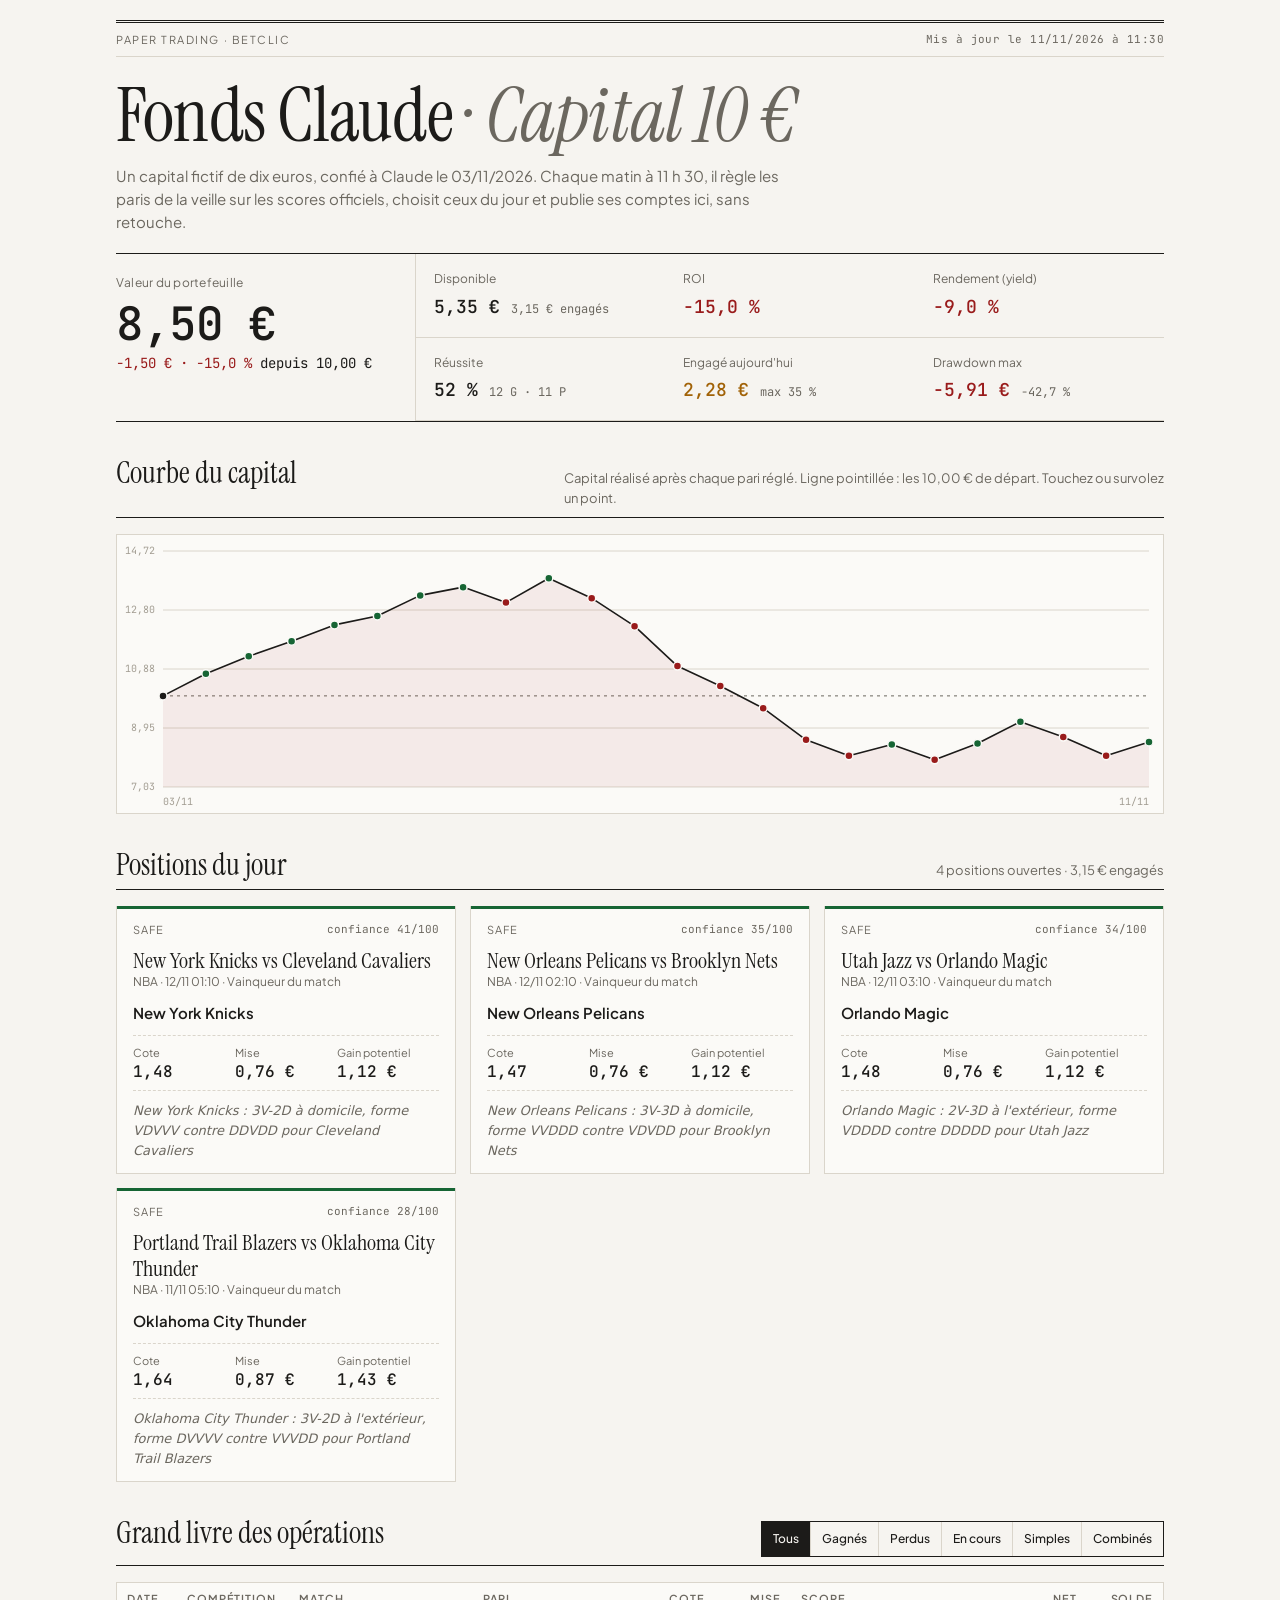
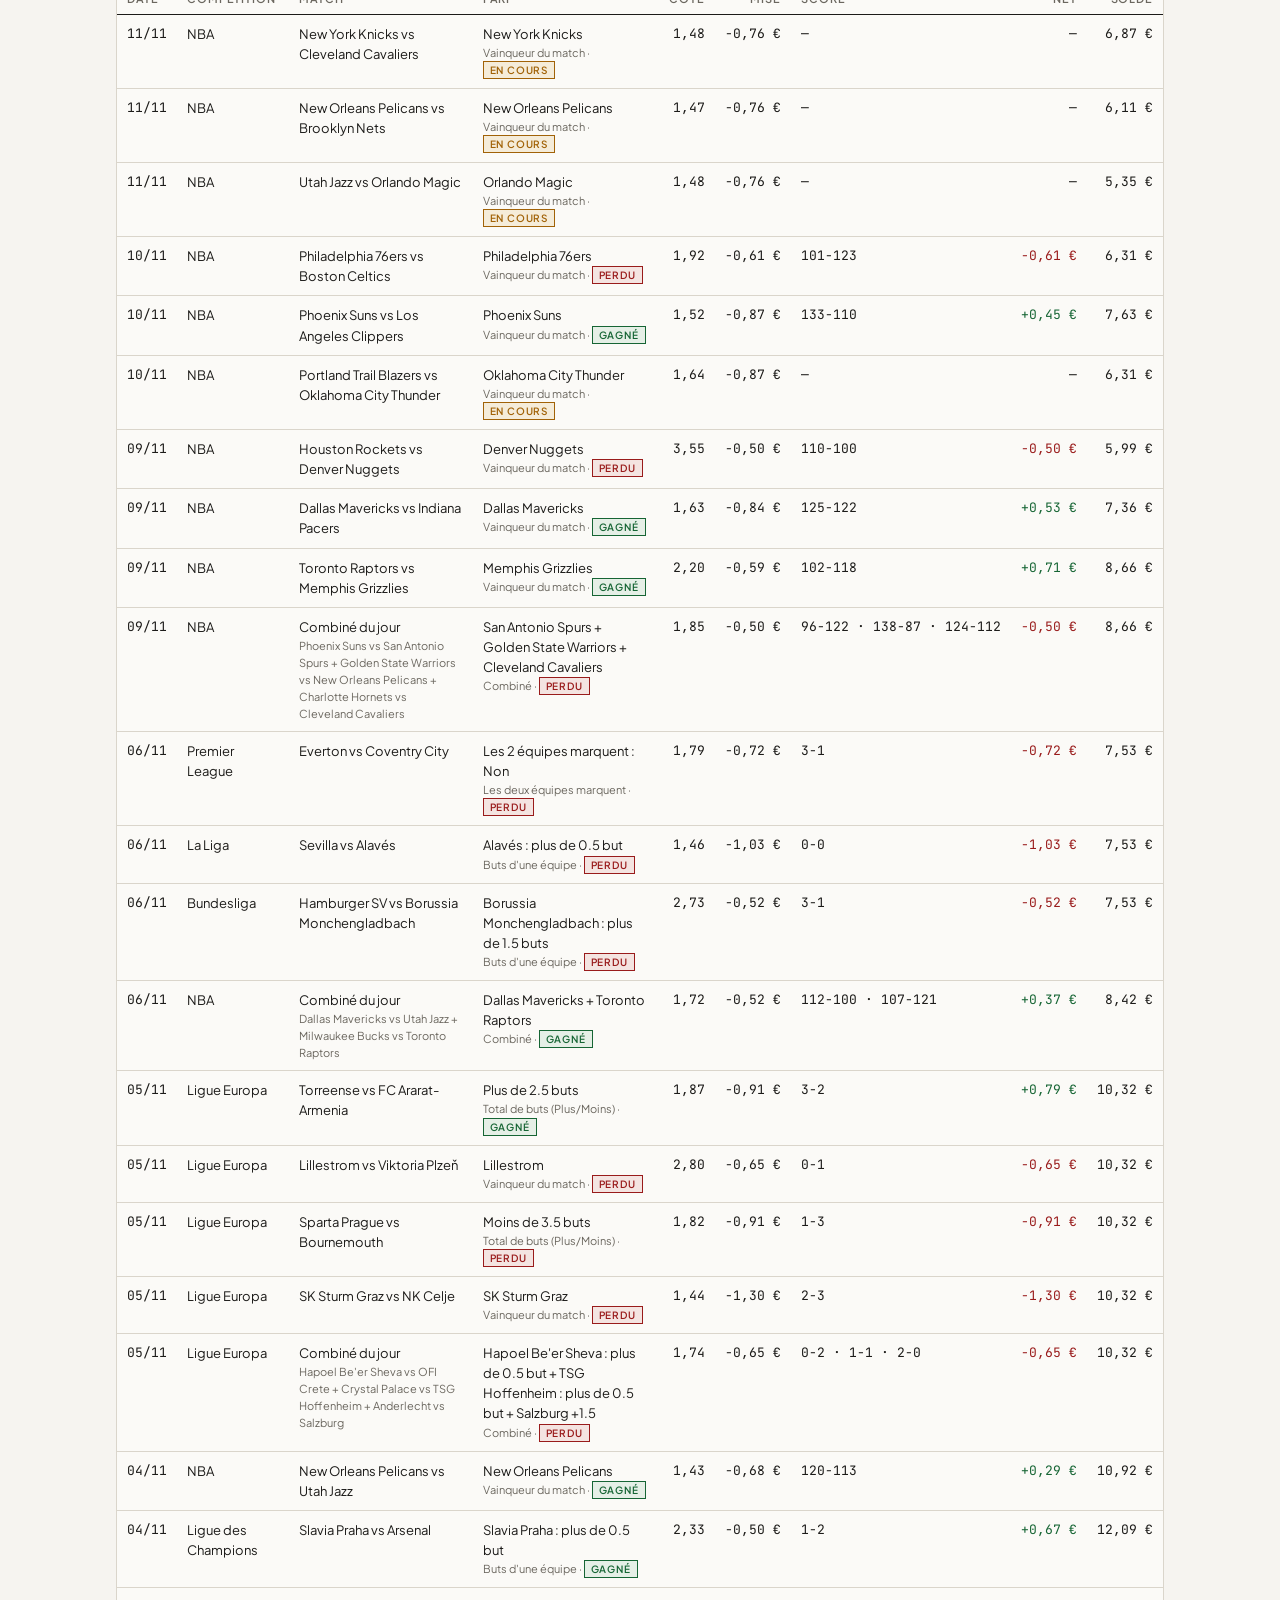
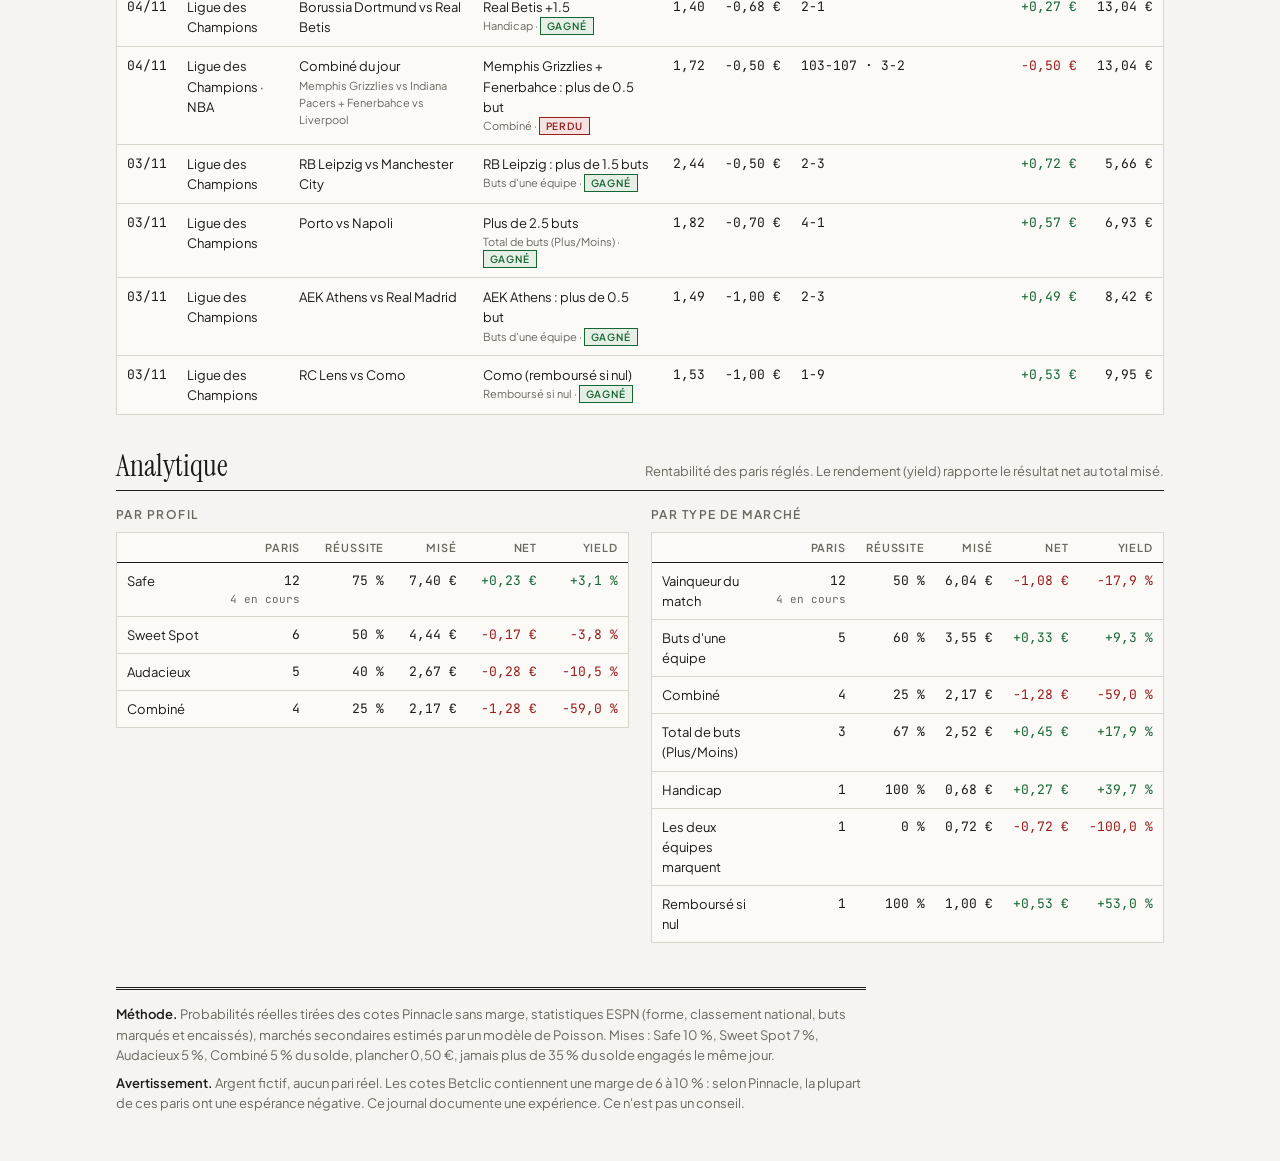
==== commit 4a12f1ce: "update: bilan et paris du 11/11/2026" ====
--- a/docs/index.html
+++ b/docs/index.html
@@ -90,7 +90,7 @@
     <p><strong>Avertissement.</strong> Argent fictif, aucun pari réel. Les cotes Betclic contiennent une marge de 6 à 10 % : selon Pinnacle, la plupart de ces paris ont une espérance négative. Ce journal documente une expérience. Ce n'est pas un conseil.</p>
   </footer>
 </div>
-<script id="fund-data" type="application/json">{"generated_at": "10/11/2026 à 11:32", "today": "10/11/2026", "started": "03/11/2026", "site_url": "https://bourikerss.github.io/claude-betclic-fund/", "metrics": {"initial": 10.0, "equity": 8.66, "balance": 6.31, "exposure": 2.35, "profit": -1.34, "profit_pct": -0.134, "roi": -0.134, "yield": -0.08815789473684212, "winrate": 0.5238095238095238, "won": 11, "lost": 10, "void": 0, "pending": 3, "max_drawdown": 5.91, "max_drawdown_pct": 0.42733188720173537, "staked_today": 2.35, "daily_cap": 0.35}, "equity": [{"t": "03/11 20:49", "v": 10.0, "label": "Capital de départ", "status": null, "net": null, "score": null}, {"t": "05/11 11:30", "v": 10.72, "label": "RB Leipzig vs Manchester City · RB Leipzig : plus de 1.5 buts", "status": "GAGNE", "net": 0.72, "score": "2-3"}, {"t": "05/11 11:30", "v": 11.29, "label": "Porto vs Napoli · Plus de 2.5 buts", "status": "GAGNE", "net": 0.57, "score": "4-1"}, {"t": "05/11 11:30", "v": 11.78, "label": "AEK Athens vs Real Madrid · AEK Athens : plus de 0.5 but", "status": "GAGNE", "net": 0.49, "score": "2-3"}, {"t": "05/11 11:30", "v": 12.31, "label": "RC Lens vs Como · Como (remboursé si nul)", "status": "GAGNE", "net": 0.53, "score": "1-9"}, {"t": "05/11 11:30", "v": 12.6, "label": "New Orleans Pelicans vs Utah Jazz · New Orleans Pelicans", "status": "GAGNE", "net": 0.29, "score": "120-113"}, {"t": "05/11 11:30", "v": 13.27, "label": "Slavia Praha vs Arsenal · Slavia Praha : plus de 0.5 but", "status": "GAGNE", "net": 0.67, "score": "1-2"}, {"t": "05/11 11:30", "v": 13.54, "label": "Borussia Dortmund vs Real Betis · Real Betis +1.5", "status": "GAGNE", "net": 0.27, "score": "2-1"}, {"t": "05/11 11:30", "v": 13.04, "label": "Combiné du jour · 2 sélections", "status": "PERDU", "net": -0.5, "score": "103-107 · 3-2"}, {"t": "06/11 11:30", "v": 13.83, "label": "Torreense vs FC Ararat-Armenia · Plus de 2.5 buts", "status": "GAGNE", "net": 0.79, "score": "3-2"}, {"t": "06/11 11:30", "v": 13.18, "label": "Lillestrom vs Viktoria Plzeň · Lillestrom", "status": "PERDU", "net": -0.65, "score": "0-1"}, {"t": "06/11 11:30", "v": 12.27, "label": "Sparta Prague vs Bournemouth · Moins de 3.5 buts", "status": "PERDU", "net": -0.91, "score": "1-3"}, {"t": "06/11 11:30", "v": 10.97, "label": "SK Sturm Graz vs NK Celje · SK Sturm Graz", "status": "PERDU", "net": -1.3, "score": "2-3"}, {"t": "06/11 11:30", "v": 10.32, "label": "Combiné du jour · 3 sélections", "status": "PERDU", "net": -0.65, "score": "0-2 · 1-1 · 2-0"}, {"t": "07/11 11:32", "v": 9.6, "label": "Everton vs Coventry City · Les 2 équipes marquent : Non", "status": "PERDU", "net": -0.72, "score": "3-1"}, {"t": "07/11 11:32", "v": 8.57, "label": "Sevilla vs Alavés · Alavés : plus de 0.5 but", "status": "PERDU", "net": -1.03, "score": "0-0"}, {"t": "07/11 11:32", "v": 8.05, "label": "Hamburger SV vs Borussia Monchengladbach · Borussia Monchengladbach : plus de 1.5 buts", "status": "PERDU", "net": -0.52, "score": "3-1"}, {"t": "07/11 11:32", "v": 8.42, "label": "Combiné du jour · 2 sélections", "status": "GAGNE", "net": 0.37, "score": "112-100 · 107-121"}, {"t": "10/11 11:32", "v": 7.92, "label": "Houston Rockets vs Denver Nuggets · Denver Nuggets", "status": "PERDU", "net": -0.5, "score": "110-100"}, {"t": "10/11 11:32", "v": 8.45, "label": "Dallas Mavericks vs Indiana Pacers · Dallas Mavericks", "status": "GAGNE", "net": 0.53, "score": "125-122"}, {"t": "10/11 11:32", "v": 9.16, "label": "Toronto Raptors vs Memphis Grizzlies · Memphis Grizzlies", "status": "GAGNE", "net": 0.71, "score": "102-118"}, {"t": "10/11 11:32", "v": 8.66, "label": "Combiné du jour · 3 sélections", "status": "PERDU", "net": -0.5, "score": "96-122 · 138-87 · 124-112"}], "positions": [{"id": "cfa503c66cd505776a910921875ef7dd_h2h_philadelphia-76ers", "kind": "SIMPLE", "profile": "SWEET_SPOT", "profile_name": "Sweet Spot", "placed": "10/11", "placed_day": "2026-11-10", "kickoff": "11/11 02:10", "competition": "NBA", "match": "Philadelphia 76ers vs Boston Celtics", "market": "Vainqueur du match", "selection": "Philadelphia 76ers", "odd": 1.92, "stake": 0.61, "potential": 1.17, "status": "EN_ATTENTE", "score": null, "net": null, "balance": 8.05, "confidence": 47, "headline": "Philadelphia 76ers : 4V-1D à domicile, forme VVVDV contre VDVVV pour Boston Celtics", "estimated": false, "legs": [{"match": "Philadelphia 76ers vs Boston Celtics", "competition": "NBA", "selection": "Philadelphia 76ers", "odd": 1.92, "kickoff": "11/11 02:10", "status": "EN_ATTENTE", "score": null}]}, {"id": "8178ff2ec61f604b61dfe6d7b8d71103_h2h_phoenix-suns", "kind": "SIMPLE", "profile": "SAFE", "profile_name": "Safe", "placed": "10/11", "placed_day": "2026-11-10", "kickoff": "11/11 03:10", "competition": "NBA", "match": "Phoenix Suns vs Los Angeles Clippers", "market": "Vainqueur du match", "selection": "Phoenix Suns", "odd": 1.52, "stake": 0.87, "potential": 1.32, "status": "EN_ATTENTE", "score": null, "net": null, "balance": 7.18, "confidence": 31, "headline": "Phoenix Suns : 3V-2D à domicile, forme DDDVV contre DDDDV pour Los Angeles Clippers", "estimated": false, "legs": [{"match": "Phoenix Suns vs Los Angeles Clippers", "competition": "NBA", "selection": "Phoenix Suns", "odd": 1.52, "kickoff": "11/11 03:10", "status": "EN_ATTENTE", "score": null}]}, {"id": "f5477c781c94e09e85374bbf9149c0f1_h2h_oklahoma-city-thunder", "kind": "SIMPLE", "profile": "SAFE", "profile_name": "Safe", "placed": "10/11", "placed_day": "2026-11-10", "kickoff": "11/11 05:10", "competition": "NBA", "match": "Portland Trail Blazers vs Oklahoma City Thunder", "market": "Vainqueur du match", "selection": "Oklahoma City Thunder", "odd": 1.64, "stake": 0.87, "potential": 1.43, "status": "EN_ATTENTE", "score": null, "net": null, "balance": 6.31, "confidence": 28, "headline": "Oklahoma City Thunder : 3V-2D à l'extérieur, forme DVVVV contre VVVDD pour Portland Trail Blazers", "estimated": false, "legs": [{"match": "Portland Trail Blazers vs Oklahoma City Thunder", "competition": "NBA", "selection": "Oklahoma City Thunder", "odd": 1.64, "kickoff": "11/11 05:10", "status": "EN_ATTENTE", "score": null}]}], "bets": [{"id": "cfa503c66cd505776a910921875ef7dd_h2h_philadelphia-76ers", "kind": "SIMPLE", "profile": "SWEET_SPOT", "profile_name": "Sweet Spot", "placed": "10/11", "placed_day": "2026-11-10", "kickoff": "11/11 02:10", "competition": "NBA", "match": "Philadelphia 76ers vs Boston Celtics", "market": "Vainqueur du match", "selection": "Philadelphia 76ers", "odd": 1.92, "stake": 0.61, "potential": 1.17, "status": "EN_ATTENTE", "score": null, "net": null, "balance": 8.05, "confidence": 47, "headline": "Philadelphia 76ers : 4V-1D à domicile, forme VVVDV contre VDVVV pour Boston Celtics", "estimated": false, "legs": [{"match": "Philadelphia 76ers vs Boston Celtics", "competition": "NBA", "selection": "Philadelphia 76ers", "odd": 1.92, "kickoff": "11/11 02:10", "status": "EN_ATTENTE", "score": null}]}, {"id": "8178ff2ec61f604b61dfe6d7b8d71103_h2h_phoenix-suns", "kind": "SIMPLE", "profile": "SAFE", "profile_name": "Safe", "placed": "10/11", "placed_day": "2026-11-10", "kickoff": "11/11 03:10", "competition": "NBA", "match": "Phoenix Suns vs Los Angeles Clippers", "market": "Vainqueur du match", "selection": "Phoenix Suns", "odd": 1.52, "stake": 0.87, "potential": 1.32, "status": "EN_ATTENTE", "score": null, "net": null, "balance": 7.18, "confidence": 31, "headline": "Phoenix Suns : 3V-2D à domicile, forme DDDVV contre DDDDV pour Los Angeles Clippers", "estimated": false, "legs": [{"match": "Phoenix Suns vs Los Angeles Clippers", "competition": "NBA", "selection": "Phoenix Suns", "odd": 1.52, "kickoff": "11/11 03:10", "status": "EN_ATTENTE", "score": null}]}, {"id": "f5477c781c94e09e85374bbf9149c0f1_h2h_oklahoma-city-thunder", "kind": "SIMPLE", "profile": "SAFE", "profile_name": "Safe", "placed": "10/11", "placed_day": "2026-11-10", "kickoff": "11/11 05:10", "competition": "NBA", "match": "Portland Trail Blazers vs Oklahoma City Thunder", "market": "Vainqueur du match", "selection": "Oklahoma City Thunder", "odd": 1.64, "stake": 0.87, "potential": 1.43, "status": "EN_ATTENTE", "score": null, "net": null, "balance": 6.31, "confidence": 28, "headline": "Oklahoma City Thunder : 3V-2D à l'extérieur, forme DVVVV contre VVVDD pour Portland Trail Blazers", "estimated": false, "legs": [{"match": "Portland Trail Blazers vs Oklahoma City Thunder", "competition": "NBA", "selection": "Oklahoma City Thunder", "odd": 1.64, "kickoff": "11/11 05:10", "status": "EN_ATTENTE", "score": null}]}, {"id": "dc61de43b5db9de357f48f44c8022494_h2h_denver-nuggets", "kind": "SIMPLE", "profile": "AUDACIEUX", "profile_name": "Audacieux", "placed": "09/11", "placed_day": "2026-11-09", "kickoff": "10/11 02:40", "competition": "NBA", "match": "Houston Rockets vs Denver Nuggets", "market": "Vainqueur du match", "selection": "Denver Nuggets", "odd": 3.55, "stake": 0.5, "potential": 1.77, "status": "PERDU", "score": "110-100", "net": -0.5, "balance": 5.99, "confidence": 27, "headline": "Denver Nuggets : 3V-1D à l'extérieur, forme VVDVV contre DVVDD pour Houston Rockets", "estimated": false, "legs": [{"match": "Houston Rockets vs Denver Nuggets", "competition": "NBA", "selection": "Denver Nuggets", "odd": 3.55, "kickoff": "10/11 02:40", "status": "PERDU", "score": "110-100"}]}, {"id": "9866fa22adc8509d487522ef4cf0fc24_h2h_dallas-mavericks", "kind": "SIMPLE", "profile": "SAFE", "profile_name": "Safe", "placed": "09/11", "placed_day": "2026-11-09", "kickoff": "10/11 02:10", "competition": "NBA", "match": "Dallas Mavericks vs Indiana Pacers", "market": "Vainqueur du match", "selection": "Dallas Mavericks", "odd": 1.63, "stake": 0.84, "potential": 1.37, "status": "GAGNE", "score": "125-122", "net": 0.53, "balance": 7.36, "confidence": 27, "headline": "Dallas Mavericks : 4V-2D à domicile, forme VDDVV contre DDDVD pour Indiana Pacers", "estimated": false, "legs": [{"match": "Dallas Mavericks vs Indiana Pacers", "competition": "NBA", "selection": "Dallas Mavericks", "odd": 1.63, "kickoff": "10/11 02:10", "status": "GAGNE", "score": "125-122"}]}, {"id": "56efae2815b3a18850f07a3781d652a2_h2h_memphis-grizzlies", "kind": "SIMPLE", "profile": "SWEET_SPOT", "profile_name": "Sweet Spot", "placed": "09/11", "placed_day": "2026-11-09", "kickoff": "10/11 01:40", "competition": "NBA", "match": "Toronto Raptors vs Memphis Grizzlies", "market": "Vainqueur du match", "selection": "Memphis Grizzlies", "odd": 2.2, "stake": 0.59, "potential": 1.3, "status": "GAGNE", "score": "102-118", "net": 0.71, "balance": 8.66, "confidence": 26, "headline": "Memphis Grizzlies : 4V-0D à l'extérieur, forme VVDDD contre DDVDV pour Toronto Raptors", "estimated": false, "legs": [{"match": "Toronto Raptors vs Memphis Grizzlies", "competition": "NBA", "selection": "Memphis Grizzlies", "odd": 2.2, "kickoff": "10/11 01:40", "status": "GAGNE", "score": "102-118"}]}, {"id": "combo_20261109", "kind": "COMBINE", "profile": "COMBINE", "profile_name": "Combiné", "placed": "09/11", "placed_day": "2026-11-09", "kickoff": "10/11 04:10", "competition": "NBA", "match": "Phoenix Suns vs San Antonio Spurs + Golden State Warriors vs New Orleans Pelicans + Charlotte Hornets vs Cleveland Cavaliers", "market": "Combiné", "selection": "San Antonio Spurs + Golden State Warriors + Cleveland Cavaliers", "odd": 1.85, "stake": 0.5, "potential": 0.93, "status": "PERDU", "score": "96-122 · 138-87 · 124-112", "net": -0.5, "balance": 8.66, "confidence": 87, "headline": "3 sélections, 45 % de réussite combinée selon Pinnacle", "estimated": false, "legs": [{"match": "Phoenix Suns vs San Antonio Spurs", "competition": "NBA", "selection": "San Antonio Spurs", "odd": 1.23, "kickoff": "10/11 03:10", "status": "GAGNE", "score": "96-122"}, {"match": "Golden State Warriors vs New Orleans Pelicans", "competition": "NBA", "selection": "Golden State Warriors", "odd": 1.22, "kickoff": "10/11 04:10", "status": "GAGNE", "score": "138-87"}, {"match": "Charlotte Hornets vs Cleveland Cavaliers", "competition": "NBA", "selection": "Cleveland Cavaliers", "odd": 1.23, "kickoff": "10/11 01:10", "status": "PERDU", "score": "124-112"}]}, {"id": "586bec023ee8ac2f0645d963bd2c9d25_btts_no", "kind": "SIMPLE", "profile": "SWEET_SPOT", "profile_name": "Sweet Spot", "placed": "06/11", "placed_day": "2026-11-06", "kickoff": "06/11 21:00", "competition": "Premier League", "match": "Everton vs Coventry City", "market": "Les deux équipes marquent", "selection": "Les 2 équipes marquent : Non", "odd": 1.79, "stake": 0.72, "potential": 1.29, "status": "PERDU", "score": "3-1", "net": -0.72, "balance": 7.53, "confidence": 46, "headline": "Everton n'a encaissé que dans 5/9 matchs", "estimated": true, "legs": [{"match": "Everton vs Coventry City", "competition": "Premier League", "selection": "Les 2 équipes marquent : Non", "odd": 1.79, "kickoff": "06/11 21:00", "status": "PERDU", "score": "3-1"}]}, {"id": "9dd0014685fd62d9b2890d7c33a8c9ab_team_totals_alaves-over_+0.5", "kind": "SIMPLE", "profile": "SAFE", "profile_name": "Safe", "placed": "06/11", "placed_day": "2026-11-06", "kickoff": "06/11 21:00", "competition": "La Liga", "match": "Sevilla vs Alavés", "market": "Buts d'une équipe", "selection": "Alavés : plus de 0.5 but", "odd": 1.46, "stake": 1.03, "potential": 1.5, "status": "PERDU", "score": "0-0", "net": -1.03, "balance": 7.53, "confidence": 45, "headline": "Alavés marque 1,1 buts/match, Sevilla en encaisse 2,1", "estimated": true, "legs": [{"match": "Sevilla vs Alavés", "competition": "La Liga", "selection": "Alavés : plus de 0.5 but", "odd": 1.46, "kickoff": "06/11 21:00", "status": "PERDU", "score": "0-0"}]}, {"id": "295076c39e49863cb54db085ac3cd340_team_totals_borussia-monchengladbach-over_+1.5", "kind": "SIMPLE", "profile": "AUDACIEUX", "profile_name": "Audacieux", "placed": "06/11", "placed_day": "2026-11-06", "kickoff": "06/11 20:30", "competition": "Bundesliga", "match": "Hamburger SV vs Borussia Monchengladbach", "market": "Buts d'une équipe", "selection": "Borussia Monchengladbach : plus de 1.5 buts", "odd": 2.73, "stake": 0.52, "potential": 1.42, "status": "PERDU", "score": "3-1", "net": -0.52, "balance": 7.53, "confidence": 38, "headline": "Borussia Monchengladbach marque 1,5 buts/match, Hamburger SV en encaisse 2,0", "estimated": true, "legs": [{"match": "Hamburger SV vs Borussia Monchengladbach", "competition": "Bundesliga", "selection": "Borussia Monchengladbach : plus de 1.5 buts", "odd": 2.73, "kickoff": "06/11 20:30", "status": "PERDU", "score": "3-1"}]}, {"id": "combo_20261106", "kind": "COMBINE", "profile": "COMBINE", "profile_name": "Combiné", "placed": "06/11", "placed_day": "2026-11-06", "kickoff": "07/11 02:10", "competition": "NBA", "match": "Dallas Mavericks vs Utah Jazz + Milwaukee Bucks vs Toronto Raptors", "market": "Combiné", "selection": "Dallas Mavericks + Toronto Raptors", "odd": 1.72, "stake": 0.52, "potential": 0.89, "status": "GAGNE", "score": "112-100 · 107-121", "net": 0.37, "balance": 8.42, "confidence": 87, "headline": "2 sélections, 49 % de réussite combinée selon Pinnacle", "estimated": false, "legs": [{"match": "Dallas Mavericks vs Utah Jazz", "competition": "NBA", "selection": "Dallas Mavericks", "odd": 1.3, "kickoff": "07/11 02:10", "status": "GAGNE", "score": "112-100"}, {"match": "Milwaukee Bucks vs Toronto Raptors", "competition": "NBA", "selection": "Toronto Raptors", "odd": 1.32, "kickoff": "07/11 02:10", "status": "GAGNE", "score": "107-121"}]}, {"id": "402e102fa845ed84ab7e59b3b17f8c29_totals_over_+2.5", "kind": "SIMPLE", "profile": "SWEET_SPOT", "profile_name": "Sweet Spot", "placed": "05/11", "placed_day": "2026-11-05", "kickoff": "05/11 21:00", "competition": "Ligue Europa", "match": "Torreense vs FC Ararat-Armenia", "market": "Total de buts (Plus/Moins)", "selection": "Plus de 2.5 buts", "odd": 1.87, "stake": 0.91, "potential": 1.7, "status": "GAGNE", "score": "3-2", "net": 0.79, "balance": 10.32, "confidence": 49, "headline": "4,0 buts attendus : Torreense 1,3 marqués/2,3 encaissés, FC Ararat-Armenia 0,7/3,7 par match", "estimated": true, "legs": [{"match": "Torreense vs FC Ararat-Armenia", "competition": "Ligue Europa", "selection": "Plus de 2.5 buts", "odd": 1.87, "kickoff": "05/11 21:00", "status": "GAGNE", "score": "3-2"}]}, {"id": "c50815d0a3cbc7dfe6b9f3a737ce4836_h2h_lillestrom", "kind": "SIMPLE", "profile": "AUDACIEUX", "profile_name": "Audacieux", "placed": "05/11", "placed_day": "2026-11-05", "kickoff": "05/11 18:45", "competition": "Ligue Europa", "match": "Lillestrom vs Viktoria Plzeň", "market": "Vainqueur du match", "selection": "Lillestrom", "odd": 2.8, "stake": 0.65, "potential": 1.82, "status": "PERDU", "score": "0-1", "net": -0.65, "balance": 10.32, "confidence": 46, "headline": "Lillestrom : 6V-1N-7D à domicile, forme NVDVV contre DDD pour Viktoria Plzeň", "estimated": false, "legs": [{"match": "Lillestrom vs Viktoria Plzeň", "competition": "Ligue Europa", "selection": "Lillestrom", "odd": 2.8, "kickoff": "05/11 18:45", "status": "PERDU", "score": "0-1"}]}, {"id": "d437cbfcee6b57ec58d464e6b459c56e_totals_under_+3.5", "kind": "SIMPLE", "profile": "SWEET_SPOT", "profile_name": "Sweet Spot", "placed": "05/11", "placed_day": "2026-11-05", "kickoff": "05/11 18:45", "competition": "Ligue Europa", "match": "Sparta Prague vs Bournemouth", "market": "Total de buts (Plus/Moins)", "selection": "Moins de 3.5 buts", "odd": 1.82, "stake": 0.91, "potential": 1.66, "status": "PERDU", "score": "1-3", "net": -0.91, "balance": 10.32, "confidence": 46, "headline": "2,8 buts attendus : Sparta Prague 1,7 marqués/1,0 encaissés, Bournemouth 2,1/0,7 par match", "estimated": true, "legs": [{"match": "Sparta Prague vs Bournemouth", "competition": "Ligue Europa", "selection": "Moins de 3.5 buts", "odd": 1.82, "kickoff": "05/11 18:45", "status": "PERDU", "score": "1-3"}]}, {"id": "84b68e09ecbe93fdbce759cd822322a2_h2h_sk-sturm-graz", "kind": "SIMPLE", "profile": "SAFE", "profile_name": "Safe", "placed": "05/11", "placed_day": "2026-11-05", "kickoff": "05/11 21:00", "competition": "Ligue Europa", "match": "SK Sturm Graz vs NK Celje", "market": "Vainqueur du match", "selection": "SK Sturm Graz", "odd": 1.44, "stake": 1.3, "potential": 1.87, "status": "PERDU", "score": "2-3", "net": -1.3, "balance": 10.32, "confidence": 45, "headline": "SK Sturm Graz : 4V-3N-0D à domicile, forme DVVNN contre DDN pour NK Celje", "estimated": false, "legs": [{"match": "SK Sturm Graz vs NK Celje", "competition": "Ligue Europa", "selection": "SK Sturm Graz", "odd": 1.44, "kickoff": "05/11 21:00", "status": "PERDU", "score": "2-3"}]}, {"id": "combo_20261105", "kind": "COMBINE", "profile": "COMBINE", "profile_name": "Combiné", "placed": "05/11", "placed_day": "2026-11-05", "kickoff": "05/11 21:00", "competition": "Ligue Europa", "match": "Hapoel Be'er Sheva vs OFI Crete + Crystal Palace vs TSG Hoffenheim + Anderlecht vs Salzburg", "market": "Combiné", "selection": "Hapoel Be'er Sheva : plus de 0.5 but + TSG Hoffenheim : plus de 0.5 but + Salzburg +1.5", "odd": 1.74, "stake": 0.65, "potential": 1.13, "status": "PERDU", "score": "0-2 · 1-1 · 2-0", "net": -0.65, "balance": 10.32, "confidence": 100, "headline": "3 sélections, 43 % de réussite combinée selon Pinnacle", "estimated": true, "legs": [{"match": "Hapoel Be'er Sheva vs OFI Crete", "competition": "Ligue Europa", "selection": "Hapoel Be'er Sheva : plus de 0.5 but", "odd": 1.16, "kickoff": "05/11 21:00", "status": "PERDU", "score": "0-2"}, {"match": "Crystal Palace vs TSG Hoffenheim", "competition": "Ligue Europa", "selection": "TSG Hoffenheim : plus de 0.5 but", "odd": 1.17, "kickoff": "05/11 18:45", "status": "GAGNE", "score": "1-1"}, {"match": "Anderlecht vs Salzburg", "competition": "Ligue Europa", "selection": "Salzburg +1.5", "odd": 1.28, "kickoff": "05/11 18:45", "status": "PERDU", "score": "2-0"}]}, {"id": "0b5966b7b96eb844618eea8f215a0c71_h2h_new-orleans-pelicans", "kind": "SIMPLE", "profile": "SAFE", "profile_name": "Safe", "placed": "04/11", "placed_day": "2026-11-04", "kickoff": "05/11 02:10", "competition": "NBA", "match": "New Orleans Pelicans vs Utah Jazz", "market": "Vainqueur du match", "selection": "New Orleans Pelicans", "odd": 1.43, "stake": 0.68, "potential": 0.97, "status": "GAGNE", "score": "120-113", "net": 0.29, "balance": 10.92, "confidence": 57, "headline": "New Orleans Pelicans : 2V-2D à domicile, forme DDVVV contre DDDDD pour Utah Jazz", "estimated": false, "legs": [{"match": "New Orleans Pelicans vs Utah Jazz", "competition": "NBA", "selection": "New Orleans Pelicans", "odd": 1.43, "kickoff": "05/11 02:10", "status": "GAGNE", "score": "120-113"}]}, {"id": "a5910ae3b314876faea7f5c03b8aeaad_team_totals_slavia-praha-over_+0.5", "kind": "SIMPLE", "profile": "AUDACIEUX", "profile_name": "Audacieux", "placed": "04/11", "placed_day": "2026-11-04", "kickoff": "04/11 21:00", "competition": "Ligue des Champions", "match": "Slavia Praha vs Arsenal", "market": "Buts d'une équipe", "selection": "Slavia Praha : plus de 0.5 but", "odd": 2.33, "stake": 0.5, "potential": 1.17, "status": "GAGNE", "score": "1-2", "net": 0.67, "balance": 12.09, "confidence": 56, "headline": "Slavia Praha marque 1,3 buts/match, Arsenal en encaisse 0,5", "estimated": true, "legs": [{"match": "Slavia Praha vs Arsenal", "competition": "Ligue des Champions", "selection": "Slavia Praha : plus de 0.5 but", "odd": 2.33, "kickoff": "04/11 21:00", "status": "GAGNE", "score": "1-2"}]}, {"id": "6d386ed81fabf67aa19fbd442c0d8c60_spreads_real-betis_+1.5", "kind": "SIMPLE", "profile": "SAFE", "profile_name": "Safe", "placed": "04/11", "placed_day": "2026-11-04", "kickoff": "04/11 21:00", "competition": "Ligue des Champions", "match": "Borussia Dortmund vs Real Betis", "market": "Handicap", "selection": "Real Betis +1.5", "odd": 1.4, "stake": 0.68, "potential": 0.95, "status": "GAGNE", "score": "2-1", "net": 0.27, "balance": 13.04, "confidence": 50, "headline": "Différence par match : Real Betis +0,4, Borussia Dortmund +0,8", "estimated": true, "legs": [{"match": "Borussia Dortmund vs Real Betis", "competition": "Ligue des Champions", "selection": "Real Betis +1.5", "odd": 1.4, "kickoff": "04/11 21:00", "status": "GAGNE", "score": "2-1"}]}, {"id": "combo_20261104", "kind": "COMBINE", "profile": "COMBINE", "profile_name": "Combiné", "placed": "04/11", "placed_day": "2026-11-04", "kickoff": "05/11 02:10", "competition": "Ligue des Champions · NBA", "match": "Memphis Grizzlies vs Indiana Pacers + Fenerbahce vs Liverpool", "market": "Combiné", "selection": "Memphis Grizzlies + Fenerbahce : plus de 0.5 but", "odd": 1.72, "stake": 0.5, "potential": 0.86, "status": "PERDU", "score": "103-107 · 3-2", "net": -0.5, "balance": 13.04, "confidence": 100, "headline": "2 sélections, 48 % de réussite combinée selon Pinnacle", "estimated": true, "legs": [{"match": "Memphis Grizzlies vs Indiana Pacers", "competition": "NBA", "selection": "Memphis Grizzlies", "odd": 1.31, "kickoff": "05/11 02:10", "status": "PERDU", "score": "103-107"}, {"match": "Fenerbahce vs Liverpool", "competition": "Ligue des Champions", "selection": "Fenerbahce : plus de 0.5 but", "odd": 1.31, "kickoff": "04/11 18:45", "status": "GAGNE", "score": "3-2"}]}, {"id": "df7d2d81b9e2f3f11c6aeddaee6b7085_team_totals_rb-leipzig-over_+1.5", "kind": "SIMPLE", "profile": "AUDACIEUX", "profile_name": "Audacieux", "placed": "03/11", "placed_day": "2026-11-03", "kickoff": "04/11 21:00", "competition": "Ligue des Champions", "match": "RB Leipzig vs Manchester City", "market": "Buts d'une équipe", "selection": "RB Leipzig : plus de 1.5 buts", "odd": 2.44, "stake": 0.5, "potential": 1.22, "status": "GAGNE", "score": "2-3", "net": 0.72, "balance": 5.66, "confidence": 48, "headline": "RB Leipzig marque 2,1 buts/match, Manchester City en encaisse 1,6", "estimated": true, "legs": [{"match": "RB Leipzig vs Manchester City", "competition": "Ligue des Champions", "selection": "RB Leipzig : plus de 1.5 buts", "odd": 2.44, "kickoff": "04/11 21:00", "status": "GAGNE", "score": "2-3"}]}, {"id": "ba82ee37f64a66a30d85f8b90082ec2f_totals_over_+2.5", "kind": "SIMPLE", "profile": "SWEET_SPOT", "profile_name": "Sweet Spot", "placed": "03/11", "placed_day": "2026-11-03", "kickoff": "04/11 21:00", "competition": "Ligue des Champions", "match": "Porto vs Napoli", "market": "Total de buts (Plus/Moins)", "selection": "Plus de 2.5 buts", "odd": 1.82, "stake": 0.7, "potential": 1.27, "status": "GAGNE", "score": "4-1", "net": 0.57, "balance": 6.93, "confidence": 47, "headline": "3,2 buts attendus : Porto 2,0 marqués/0,9 encaissés, Napoli 1,9/1,7 par match", "estimated": true, "legs": [{"match": "Porto vs Napoli", "competition": "Ligue des Champions", "selection": "Plus de 2.5 buts", "odd": 1.82, "kickoff": "04/11 21:00", "status": "GAGNE", "score": "4-1"}]}, {"id": "f43ef699c987e112e115f7035114854e_team_totals_aek-athens-over_+0.5", "kind": "SIMPLE", "profile": "SAFE", "profile_name": "Safe", "placed": "03/11", "placed_day": "2026-11-03", "kickoff": "04/11 18:45", "competition": "Ligue des Champions", "match": "AEK Athens vs Real Madrid", "market": "Buts d'une équipe", "selection": "AEK Athens : plus de 0.5 but", "odd": 1.49, "stake": 1.0, "potential": 1.49, "status": "GAGNE", "score": "2-3", "net": 0.49, "balance": 8.42, "confidence": 40, "headline": "AEK Athens marque 2,1 buts/match, Real Madrid en encaisse 1,1", "estimated": true, "legs": [{"match": "AEK Athens vs Real Madrid", "competition": "Ligue des Champions", "selection": "AEK Athens : plus de 0.5 but", "odd": 1.49, "kickoff": "04/11 18:45", "status": "GAGNE", "score": "2-3"}]}, {"id": "013cecbf40f5b4530342632a80f35b00_dnb_como", "kind": "SIMPLE", "profile": "SAFE", "profile_name": "Safe", "placed": "03/11", "placed_day": "2026-11-03", "kickoff": "04/11 21:00", "competition": "Ligue des Champions", "match": "RC Lens vs Como", "market": "Remboursé si nul", "selection": "Como (remboursé si nul)", "odd": 1.53, "stake": 1.0, "potential": 1.53, "status": "GAGNE", "score": "1-9", "net": 0.53, "balance": 9.95, "confidence": 32, "headline": "Como : 4V-1N-2D à l'extérieur, forme VVVVV contre DVDVD pour RC Lens", "estimated": true, "legs": [{"match": "RC Lens vs Como", "competition": "Ligue des Champions", "selection": "Como (remboursé si nul)", "odd": 1.53, "kickoff": "04/11 21:00", "status": "GAGNE", "score": "1-9"}]}], "analytics": {"by_profile": [{"name": "Safe", "count": 9, "settled": 7, "won": 5, "lost": 2, "winrate": 0.7142857142857143, "staked": 6.53, "net": -0.22, "yield": -0.033690658499234305}, {"name": "Sweet Spot", "count": 6, "settled": 5, "won": 3, "lost": 2, "winrate": 0.6, "staked": 3.83, "net": 0.44, "yield": 0.11488250652741515}, {"name": "Audacieux", "count": 5, "settled": 5, "won": 2, "lost": 3, "winrate": 0.4, "staked": 2.67, "net": -0.28, "yield": -0.10486891385767791}, {"name": "Combiné", "count": 4, "settled": 4, "won": 1, "lost": 3, "winrate": 0.25, "staked": 2.17, "net": -1.28, "yield": -0.5898617511520737}], "by_market": [{"name": "Vainqueur du match", "count": 9, "settled": 6, "won": 3, "lost": 3, "winrate": 0.5, "staked": 4.56, "net": -0.92, "yield": -0.2017543859649123}, {"name": "Buts d'une équipe", "count": 5, "settled": 5, "won": 3, "lost": 2, "winrate": 0.6, "staked": 3.55, "net": 0.33, "yield": 0.09295774647887325}, {"name": "Combiné", "count": 4, "settled": 4, "won": 1, "lost": 3, "winrate": 0.25, "staked": 2.17, "net": -1.28, "yield": -0.5898617511520737}, {"name": "Total de buts (Plus/Moins)", "count": 3, "settled": 3, "won": 2, "lost": 1, "winrate": 0.6666666666666666, "staked": 2.52, "net": 0.45, "yield": 0.17857142857142858}, {"name": "Handicap", "count": 1, "settled": 1, "won": 1, "lost": 0, "winrate": 1.0, "staked": 0.68, "net": 0.27, "yield": 0.39705882352941174}, {"name": "Les deux équipes marquent", "count": 1, "settled": 1, "won": 0, "lost": 1, "winrate": 0.0, "staked": 0.72, "net": -0.72, "yield": -1.0}, {"name": "Remboursé si nul", "count": 1, "settled": 1, "won": 1, "lost": 0, "winrate": 1.0, "staked": 1.0, "net": 0.53, "yield": 0.53}]}, "rules": {"stake_pct": {"Safe": 0.1, "Sweet Spot": 0.07, "Audacieux": 0.05, "Combiné": 0.05}, "stake_min": 0.5, "daily_cap": 0.35}}</script>
+<script id="fund-data" type="application/json">{"generated_at": "11/11/2026 à 11:30", "today": "11/11/2026", "started": "03/11/2026", "site_url": "https://bourikerss.github.io/claude-betclic-fund/", "metrics": {"initial": 10.0, "equity": 8.5, "balance": 5.35, "exposure": 3.15, "profit": -1.5, "profit_pct": -0.15, "roi": -0.15, "yield": -0.08992805755395683, "winrate": 0.5217391304347826, "won": 12, "lost": 11, "void": 0, "pending": 4, "max_drawdown": 5.91, "max_drawdown_pct": 0.42733188720173537, "staked_today": 2.28, "daily_cap": 0.35}, "equity": [{"t": "03/11 20:49", "v": 10.0, "label": "Capital de départ", "status": null, "net": null, "score": null}, {"t": "05/11 11:30", "v": 10.72, "label": "RB Leipzig vs Manchester City · RB Leipzig : plus de 1.5 buts", "status": "GAGNE", "net": 0.72, "score": "2-3"}, {"t": "05/11 11:30", "v": 11.29, "label": "Porto vs Napoli · Plus de 2.5 buts", "status": "GAGNE", "net": 0.57, "score": "4-1"}, {"t": "05/11 11:30", "v": 11.78, "label": "AEK Athens vs Real Madrid · AEK Athens : plus de 0.5 but", "status": "GAGNE", "net": 0.49, "score": "2-3"}, {"t": "05/11 11:30", "v": 12.31, "label": "RC Lens vs Como · Como (remboursé si nul)", "status": "GAGNE", "net": 0.53, "score": "1-9"}, {"t": "05/11 11:30", "v": 12.6, "label": "New Orleans Pelicans vs Utah Jazz · New Orleans Pelicans", "status": "GAGNE", "net": 0.29, "score": "120-113"}, {"t": "05/11 11:30", "v": 13.27, "label": "Slavia Praha vs Arsenal · Slavia Praha : plus de 0.5 but", "status": "GAGNE", "net": 0.67, "score": "1-2"}, {"t": "05/11 11:30", "v": 13.54, "label": "Borussia Dortmund vs Real Betis · Real Betis +1.5", "status": "GAGNE", "net": 0.27, "score": "2-1"}, {"t": "05/11 11:30", "v": 13.04, "label": "Combiné du jour · 2 sélections", "status": "PERDU", "net": -0.5, "score": "103-107 · 3-2"}, {"t": "06/11 11:30", "v": 13.83, "label": "Torreense vs FC Ararat-Armenia · Plus de 2.5 buts", "status": "GAGNE", "net": 0.79, "score": "3-2"}, {"t": "06/11 11:30", "v": 13.18, "label": "Lillestrom vs Viktoria Plzeň · Lillestrom", "status": "PERDU", "net": -0.65, "score": "0-1"}, {"t": "06/11 11:30", "v": 12.27, "label": "Sparta Prague vs Bournemouth · Moins de 3.5 buts", "status": "PERDU", "net": -0.91, "score": "1-3"}, {"t": "06/11 11:30", "v": 10.97, "label": "SK Sturm Graz vs NK Celje · SK Sturm Graz", "status": "PERDU", "net": -1.3, "score": "2-3"}, {"t": "06/11 11:30", "v": 10.32, "label": "Combiné du jour · 3 sélections", "status": "PERDU", "net": -0.65, "score": "0-2 · 1-1 · 2-0"}, {"t": "07/11 11:32", "v": 9.6, "label": "Everton vs Coventry City · Les 2 équipes marquent : Non", "status": "PERDU", "net": -0.72, "score": "3-1"}, {"t": "07/11 11:32", "v": 8.57, "label": "Sevilla vs Alavés · Alavés : plus de 0.5 but", "status": "PERDU", "net": -1.03, "score": "0-0"}, {"t": "07/11 11:32", "v": 8.05, "label": "Hamburger SV vs Borussia Monchengladbach · Borussia Monchengladbach : plus de 1.5 buts", "status": "PERDU", "net": -0.52, "score": "3-1"}, {"t": "07/11 11:32", "v": 8.42, "label": "Combiné du jour · 2 sélections", "status": "GAGNE", "net": 0.37, "score": "112-100 · 107-121"}, {"t": "10/11 11:32", "v": 7.92, "label": "Houston Rockets vs Denver Nuggets · Denver Nuggets", "status": "PERDU", "net": -0.5, "score": "110-100"}, {"t": "10/11 11:32", "v": 8.45, "label": "Dallas Mavericks vs Indiana Pacers · Dallas Mavericks", "status": "GAGNE", "net": 0.53, "score": "125-122"}, {"t": "10/11 11:32", "v": 9.16, "label": "Toronto Raptors vs Memphis Grizzlies · Memphis Grizzlies", "status": "GAGNE", "net": 0.71, "score": "102-118"}, {"t": "10/11 11:32", "v": 8.66, "label": "Combiné du jour · 3 sélections", "status": "PERDU", "net": -0.5, "score": "96-122 · 138-87 · 124-112"}, {"t": "11/11 11:30", "v": 8.05, "label": "Philadelphia 76ers vs Boston Celtics · Philadelphia 76ers", "status": "PERDU", "net": -0.61, "score": "101-123"}, {"t": "11/11 11:30", "v": 8.5, "label": "Phoenix Suns vs Los Angeles Clippers · Phoenix Suns", "status": "GAGNE", "net": 0.45, "score": "133-110"}], "positions": [{"id": "095441822e3b9b1b84bff9e482b9057a_h2h_new-york-knicks", "kind": "SIMPLE", "profile": "SAFE", "profile_name": "Safe", "placed": "11/11", "placed_day": "2026-11-11", "kickoff": "12/11 01:10", "competition": "NBA", "match": "New York Knicks vs Cleveland Cavaliers", "market": "Vainqueur du match", "selection": "New York Knicks", "odd": 1.48, "stake": 0.76, "potential": 1.12, "status": "EN_ATTENTE", "score": null, "net": null, "balance": 6.87, "confidence": 41, "headline": "New York Knicks : 3V-2D à domicile, forme VDVVV contre DDVDD pour Cleveland Cavaliers", "estimated": false, "legs": [{"match": "New York Knicks vs Cleveland Cavaliers", "competition": "NBA", "selection": "New York Knicks", "odd": 1.48, "kickoff": "12/11 01:10", "status": "EN_ATTENTE", "score": null}]}, {"id": "e6a37eea1dddcbd0384c81237e81f47f_h2h_new-orleans-pelicans", "kind": "SIMPLE", "profile": "SAFE", "profile_name": "Safe", "placed": "11/11", "placed_day": "2026-11-11", "kickoff": "12/11 02:10", "competition": "NBA", "match": "New Orleans Pelicans vs Brooklyn Nets", "market": "Vainqueur du match", "selection": "New Orleans Pelicans", "odd": 1.47, "stake": 0.76, "potential": 1.12, "status": "EN_ATTENTE", "score": null, "net": null, "balance": 6.11, "confidence": 35, "headline": "New Orleans Pelicans : 3V-3D à domicile, forme VVDDD contre VDVDD pour Brooklyn Nets", "estimated": false, "legs": [{"match": "New Orleans Pelicans vs Brooklyn Nets", "competition": "NBA", "selection": "New Orleans Pelicans", "odd": 1.47, "kickoff": "12/11 02:10", "status": "EN_ATTENTE", "score": null}]}, {"id": "423255883d0e6c5d1a94a533b90e935b_h2h_orlando-magic", "kind": "SIMPLE", "profile": "SAFE", "profile_name": "Safe", "placed": "11/11", "placed_day": "2026-11-11", "kickoff": "12/11 03:10", "competition": "NBA", "match": "Utah Jazz vs Orlando Magic", "market": "Vainqueur du match", "selection": "Orlando Magic", "odd": 1.48, "stake": 0.76, "potential": 1.12, "status": "EN_ATTENTE", "score": null, "net": null, "balance": 5.35, "confidence": 34, "headline": "Orlando Magic : 2V-3D à l'extérieur, forme VDDDD contre DDDDD pour Utah Jazz", "estimated": false, "legs": [{"match": "Utah Jazz vs Orlando Magic", "competition": "NBA", "selection": "Orlando Magic", "odd": 1.48, "kickoff": "12/11 03:10", "status": "EN_ATTENTE", "score": null}]}, {"id": "f5477c781c94e09e85374bbf9149c0f1_h2h_oklahoma-city-thunder", "kind": "SIMPLE", "profile": "SAFE", "profile_name": "Safe", "placed": "10/11", "placed_day": "2026-11-10", "kickoff": "11/11 05:10", "competition": "NBA", "match": "Portland Trail Blazers vs Oklahoma City Thunder", "market": "Vainqueur du match", "selection": "Oklahoma City Thunder", "odd": 1.64, "stake": 0.87, "potential": 1.43, "status": "EN_ATTENTE", "score": null, "net": null, "balance": 6.31, "confidence": 28, "headline": "Oklahoma City Thunder : 3V-2D à l'extérieur, forme DVVVV contre VVVDD pour Portland Trail Blazers", "estimated": false, "legs": [{"match": "Portland Trail Blazers vs Oklahoma City Thunder", "competition": "NBA", "selection": "Oklahoma City Thunder", "odd": 1.64, "kickoff": "11/11 05:10", "status": "EN_ATTENTE", "score": null}]}], "bets": [{"id": "095441822e3b9b1b84bff9e482b9057a_h2h_new-york-knicks", "kind": "SIMPLE", "profile": "SAFE", "profile_name": "Safe", "placed": "11/11", "placed_day": "2026-11-11", "kickoff": "12/11 01:10", "competition": "NBA", "match": "New York Knicks vs Cleveland Cavaliers", "market": "Vainqueur du match", "selection": "New York Knicks", "odd": 1.48, "stake": 0.76, "potential": 1.12, "status": "EN_ATTENTE", "score": null, "net": null, "balance": 6.87, "confidence": 41, "headline": "New York Knicks : 3V-2D à domicile, forme VDVVV contre DDVDD pour Cleveland Cavaliers", "estimated": false, "legs": [{"match": "New York Knicks vs Cleveland Cavaliers", "competition": "NBA", "selection": "New York Knicks", "odd": 1.48, "kickoff": "12/11 01:10", "status": "EN_ATTENTE", "score": null}]}, {"id": "e6a37eea1dddcbd0384c81237e81f47f_h2h_new-orleans-pelicans", "kind": "SIMPLE", "profile": "SAFE", "profile_name": "Safe", "placed": "11/11", "placed_day": "2026-11-11", "kickoff": "12/11 02:10", "competition": "NBA", "match": "New Orleans Pelicans vs Brooklyn Nets", "market": "Vainqueur du match", "selection": "New Orleans Pelicans", "odd": 1.47, "stake": 0.76, "potential": 1.12, "status": "EN_ATTENTE", "score": null, "net": null, "balance": 6.11, "confidence": 35, "headline": "New Orleans Pelicans : 3V-3D à domicile, forme VVDDD contre VDVDD pour Brooklyn Nets", "estimated": false, "legs": [{"match": "New Orleans Pelicans vs Brooklyn Nets", "competition": "NBA", "selection": "New Orleans Pelicans", "odd": 1.47, "kickoff": "12/11 02:10", "status": "EN_ATTENTE", "score": null}]}, {"id": "423255883d0e6c5d1a94a533b90e935b_h2h_orlando-magic", "kind": "SIMPLE", "profile": "SAFE", "profile_name": "Safe", "placed": "11/11", "placed_day": "2026-11-11", "kickoff": "12/11 03:10", "competition": "NBA", "match": "Utah Jazz vs Orlando Magic", "market": "Vainqueur du match", "selection": "Orlando Magic", "odd": 1.48, "stake": 0.76, "potential": 1.12, "status": "EN_ATTENTE", "score": null, "net": null, "balance": 5.35, "confidence": 34, "headline": "Orlando Magic : 2V-3D à l'extérieur, forme VDDDD contre DDDDD pour Utah Jazz", "estimated": false, "legs": [{"match": "Utah Jazz vs Orlando Magic", "competition": "NBA", "selection": "Orlando Magic", "odd": 1.48, "kickoff": "12/11 03:10", "status": "EN_ATTENTE", "score": null}]}, {"id": "cfa503c66cd505776a910921875ef7dd_h2h_philadelphia-76ers", "kind": "SIMPLE", "profile": "SWEET_SPOT", "profile_name": "Sweet Spot", "placed": "10/11", "placed_day": "2026-11-10", "kickoff": "11/11 02:10", "competition": "NBA", "match": "Philadelphia 76ers vs Boston Celtics", "market": "Vainqueur du match", "selection": "Philadelphia 76ers", "odd": 1.92, "stake": 0.61, "potential": 1.17, "status": "PERDU", "score": "101-123", "net": -0.61, "balance": 6.31, "confidence": 47, "headline": "Philadelphia 76ers : 4V-1D à domicile, forme VVVDV contre VDVVV pour Boston Celtics", "estimated": false, "legs": [{"match": "Philadelphia 76ers vs Boston Celtics", "competition": "NBA", "selection": "Philadelphia 76ers", "odd": 1.92, "kickoff": "11/11 02:10", "status": "PERDU", "score": "101-123"}]}, {"id": "8178ff2ec61f604b61dfe6d7b8d71103_h2h_phoenix-suns", "kind": "SIMPLE", "profile": "SAFE", "profile_name": "Safe", "placed": "10/11", "placed_day": "2026-11-10", "kickoff": "11/11 03:10", "competition": "NBA", "match": "Phoenix Suns vs Los Angeles Clippers", "market": "Vainqueur du match", "selection": "Phoenix Suns", "odd": 1.52, "stake": 0.87, "potential": 1.32, "status": "GAGNE", "score": "133-110", "net": 0.45, "balance": 7.63, "confidence": 31, "headline": "Phoenix Suns : 3V-2D à domicile, forme DDDVV contre DDDDV pour Los Angeles Clippers", "estimated": false, "legs": [{"match": "Phoenix Suns vs Los Angeles Clippers", "competition": "NBA", "selection": "Phoenix Suns", "odd": 1.52, "kickoff": "11/11 03:10", "status": "GAGNE", "score": "133-110"}]}, {"id": "f5477c781c94e09e85374bbf9149c0f1_h2h_oklahoma-city-thunder", "kind": "SIMPLE", "profile": "SAFE", "profile_name": "Safe", "placed": "10/11", "placed_day": "2026-11-10", "kickoff": "11/11 05:10", "competition": "NBA", "match": "Portland Trail Blazers vs Oklahoma City Thunder", "market": "Vainqueur du match", "selection": "Oklahoma City Thunder", "odd": 1.64, "stake": 0.87, "potential": 1.43, "status": "EN_ATTENTE", "score": null, "net": null, "balance": 6.31, "confidence": 28, "headline": "Oklahoma City Thunder : 3V-2D à l'extérieur, forme DVVVV contre VVVDD pour Portland Trail Blazers", "estimated": false, "legs": [{"match": "Portland Trail Blazers vs Oklahoma City Thunder", "competition": "NBA", "selection": "Oklahoma City Thunder", "odd": 1.64, "kickoff": "11/11 05:10", "status": "EN_ATTENTE", "score": null}]}, {"id": "dc61de43b5db9de357f48f44c8022494_h2h_denver-nuggets", "kind": "SIMPLE", "profile": "AUDACIEUX", "profile_name": "Audacieux", "placed": "09/11", "placed_day": "2026-11-09", "kickoff": "10/11 02:40", "competition": "NBA", "match": "Houston Rockets vs Denver Nuggets", "market": "Vainqueur du match", "selection": "Denver Nuggets", "odd": 3.55, "stake": 0.5, "potential": 1.77, "status": "PERDU", "score": "110-100", "net": -0.5, "balance": 5.99, "confidence": 27, "headline": "Denver Nuggets : 3V-1D à l'extérieur, forme VVDVV contre DVVDD pour Houston Rockets", "estimated": false, "legs": [{"match": "Houston Rockets vs Denver Nuggets", "competition": "NBA", "selection": "Denver Nuggets", "odd": 3.55, "kickoff": "10/11 02:40", "status": "PERDU", "score": "110-100"}]}, {"id": "9866fa22adc8509d487522ef4cf0fc24_h2h_dallas-mavericks", "kind": "SIMPLE", "profile": "SAFE", "profile_name": "Safe", "placed": "09/11", "placed_day": "2026-11-09", "kickoff": "10/11 02:10", "competition": "NBA", "match": "Dallas Mavericks vs Indiana Pacers", "market": "Vainqueur du match", "selection": "Dallas Mavericks", "odd": 1.63, "stake": 0.84, "potential": 1.37, "status": "GAGNE", "score": "125-122", "net": 0.53, "balance": 7.36, "confidence": 27, "headline": "Dallas Mavericks : 4V-2D à domicile, forme VDDVV contre DDDVD pour Indiana Pacers", "estimated": false, "legs": [{"match": "Dallas Mavericks vs Indiana Pacers", "competition": "NBA", "selection": "Dallas Mavericks", "odd": 1.63, "kickoff": "10/11 02:10", "status": "GAGNE", "score": "125-122"}]}, {"id": "56efae2815b3a18850f07a3781d652a2_h2h_memphis-grizzlies", "kind": "SIMPLE", "profile": "SWEET_SPOT", "profile_name": "Sweet Spot", "placed": "09/11", "placed_day": "2026-11-09", "kickoff": "10/11 01:40", "competition": "NBA", "match": "Toronto Raptors vs Memphis Grizzlies", "market": "Vainqueur du match", "selection": "Memphis Grizzlies", "odd": 2.2, "stake": 0.59, "potential": 1.3, "status": "GAGNE", "score": "102-118", "net": 0.71, "balance": 8.66, "confidence": 26, "headline": "Memphis Grizzlies : 4V-0D à l'extérieur, forme VVDDD contre DDVDV pour Toronto Raptors", "estimated": false, "legs": [{"match": "Toronto Raptors vs Memphis Grizzlies", "competition": "NBA", "selection": "Memphis Grizzlies", "odd": 2.2, "kickoff": "10/11 01:40", "status": "GAGNE", "score": "102-118"}]}, {"id": "combo_20261109", "kind": "COMBINE", "profile": "COMBINE", "profile_name": "Combiné", "placed": "09/11", "placed_day": "2026-11-09", "kickoff": "10/11 04:10", "competition": "NBA", "match": "Phoenix Suns vs San Antonio Spurs + Golden State Warriors vs New Orleans Pelicans + Charlotte Hornets vs Cleveland Cavaliers", "market": "Combiné", "selection": "San Antonio Spurs + Golden State Warriors + Cleveland Cavaliers", "odd": 1.85, "stake": 0.5, "potential": 0.93, "status": "PERDU", "score": "96-122 · 138-87 · 124-112", "net": -0.5, "balance": 8.66, "confidence": 87, "headline": "3 sélections, 45 % de réussite combinée selon Pinnacle", "estimated": false, "legs": [{"match": "Phoenix Suns vs San Antonio Spurs", "competition": "NBA", "selection": "San Antonio Spurs", "odd": 1.23, "kickoff": "10/11 03:10", "status": "GAGNE", "score": "96-122"}, {"match": "Golden State Warriors vs New Orleans Pelicans", "competition": "NBA", "selection": "Golden State Warriors", "odd": 1.22, "kickoff": "10/11 04:10", "status": "GAGNE", "score": "138-87"}, {"match": "Charlotte Hornets vs Cleveland Cavaliers", "competition": "NBA", "selection": "Cleveland Cavaliers", "odd": 1.23, "kickoff": "10/11 01:10", "status": "PERDU", "score": "124-112"}]}, {"id": "586bec023ee8ac2f0645d963bd2c9d25_btts_no", "kind": "SIMPLE", "profile": "SWEET_SPOT", "profile_name": "Sweet Spot", "placed": "06/11", "placed_day": "2026-11-06", "kickoff": "06/11 21:00", "competition": "Premier League", "match": "Everton vs Coventry City", "market": "Les deux équipes marquent", "selection": "Les 2 équipes marquent : Non", "odd": 1.79, "stake": 0.72, "potential": 1.29, "status": "PERDU", "score": "3-1", "net": -0.72, "balance": 7.53, "confidence": 46, "headline": "Everton n'a encaissé que dans 5/9 matchs", "estimated": true, "legs": [{"match": "Everton vs Coventry City", "competition": "Premier League", "selection": "Les 2 équipes marquent : Non", "odd": 1.79, "kickoff": "06/11 21:00", "status": "PERDU", "score": "3-1"}]}, {"id": "9dd0014685fd62d9b2890d7c33a8c9ab_team_totals_alaves-over_+0.5", "kind": "SIMPLE", "profile": "SAFE", "profile_name": "Safe", "placed": "06/11", "placed_day": "2026-11-06", "kickoff": "06/11 21:00", "competition": "La Liga", "match": "Sevilla vs Alavés", "market": "Buts d'une équipe", "selection": "Alavés : plus de 0.5 but", "odd": 1.46, "stake": 1.03, "potential": 1.5, "status": "PERDU", "score": "0-0", "net": -1.03, "balance": 7.53, "confidence": 45, "headline": "Alavés marque 1,1 buts/match, Sevilla en encaisse 2,1", "estimated": true, "legs": [{"match": "Sevilla vs Alavés", "competition": "La Liga", "selection": "Alavés : plus de 0.5 but", "odd": 1.46, "kickoff": "06/11 21:00", "status": "PERDU", "score": "0-0"}]}, {"id": "295076c39e49863cb54db085ac3cd340_team_totals_borussia-monchengladbach-over_+1.5", "kind": "SIMPLE", "profile": "AUDACIEUX", "profile_name": "Audacieux", "placed": "06/11", "placed_day": "2026-11-06", "kickoff": "06/11 20:30", "competition": "Bundesliga", "match": "Hamburger SV vs Borussia Monchengladbach", "market": "Buts d'une équipe", "selection": "Borussia Monchengladbach : plus de 1.5 buts", "odd": 2.73, "stake": 0.52, "potential": 1.42, "status": "PERDU", "score": "3-1", "net": -0.52, "balance": 7.53, "confidence": 38, "headline": "Borussia Monchengladbach marque 1,5 buts/match, Hamburger SV en encaisse 2,0", "estimated": true, "legs": [{"match": "Hamburger SV vs Borussia Monchengladbach", "competition": "Bundesliga", "selection": "Borussia Monchengladbach : plus de 1.5 buts", "odd": 2.73, "kickoff": "06/11 20:30", "status": "PERDU", "score": "3-1"}]}, {"id": "combo_20261106", "kind": "COMBINE", "profile": "COMBINE", "profile_name": "Combiné", "placed": "06/11", "placed_day": "2026-11-06", "kickoff": "07/11 02:10", "competition": "NBA", "match": "Dallas Mavericks vs Utah Jazz + Milwaukee Bucks vs Toronto Raptors", "market": "Combiné", "selection": "Dallas Mavericks + Toronto Raptors", "odd": 1.72, "stake": 0.52, "potential": 0.89, "status": "GAGNE", "score": "112-100 · 107-121", "net": 0.37, "balance": 8.42, "confidence": 87, "headline": "2 sélections, 49 % de réussite combinée selon Pinnacle", "estimated": false, "legs": [{"match": "Dallas Mavericks vs Utah Jazz", "competition": "NBA", "selection": "Dallas Mavericks", "odd": 1.3, "kickoff": "07/11 02:10", "status": "GAGNE", "score": "112-100"}, {"match": "Milwaukee Bucks vs Toronto Raptors", "competition": "NBA", "selection": "Toronto Raptors", "odd": 1.32, "kickoff": "07/11 02:10", "status": "GAGNE", "score": "107-121"}]}, {"id": "402e102fa845ed84ab7e59b3b17f8c29_totals_over_+2.5", "kind": "SIMPLE", "profile": "SWEET_SPOT", "profile_name": "Sweet Spot", "placed": "05/11", "placed_day": "2026-11-05", "kickoff": "05/11 21:00", "competition": "Ligue Europa", "match": "Torreense vs FC Ararat-Armenia", "market": "Total de buts (Plus/Moins)", "selection": "Plus de 2.5 buts", "odd": 1.87, "stake": 0.91, "potential": 1.7, "status": "GAGNE", "score": "3-2", "net": 0.79, "balance": 10.32, "confidence": 49, "headline": "4,0 buts attendus : Torreense 1,3 marqués/2,3 encaissés, FC Ararat-Armenia 0,7/3,7 par match", "estimated": true, "legs": [{"match": "Torreense vs FC Ararat-Armenia", "competition": "Ligue Europa", "selection": "Plus de 2.5 buts", "odd": 1.87, "kickoff": "05/11 21:00", "status": "GAGNE", "score": "3-2"}]}, {"id": "c50815d0a3cbc7dfe6b9f3a737ce4836_h2h_lillestrom", "kind": "SIMPLE", "profile": "AUDACIEUX", "profile_name": "Audacieux", "placed": "05/11", "placed_day": "2026-11-05", "kickoff": "05/11 18:45", "competition": "Ligue Europa", "match": "Lillestrom vs Viktoria Plzeň", "market": "Vainqueur du match", "selection": "Lillestrom", "odd": 2.8, "stake": 0.65, "potential": 1.82, "status": "PERDU", "score": "0-1", "net": -0.65, "balance": 10.32, "confidence": 46, "headline": "Lillestrom : 6V-1N-7D à domicile, forme NVDVV contre DDD pour Viktoria Plzeň", "estimated": false, "legs": [{"match": "Lillestrom vs Viktoria Plzeň", "competition": "Ligue Europa", "selection": "Lillestrom", "odd": 2.8, "kickoff": "05/11 18:45", "status": "PERDU", "score": "0-1"}]}, {"id": "d437cbfcee6b57ec58d464e6b459c56e_totals_under_+3.5", "kind": "SIMPLE", "profile": "SWEET_SPOT", "profile_name": "Sweet Spot", "placed": "05/11", "placed_day": "2026-11-05", "kickoff": "05/11 18:45", "competition": "Ligue Europa", "match": "Sparta Prague vs Bournemouth", "market": "Total de buts (Plus/Moins)", "selection": "Moins de 3.5 buts", "odd": 1.82, "stake": 0.91, "potential": 1.66, "status": "PERDU", "score": "1-3", "net": -0.91, "balance": 10.32, "confidence": 46, "headline": "2,8 buts attendus : Sparta Prague 1,7 marqués/1,0 encaissés, Bournemouth 2,1/0,7 par match", "estimated": true, "legs": [{"match": "Sparta Prague vs Bournemouth", "competition": "Ligue Europa", "selection": "Moins de 3.5 buts", "odd": 1.82, "kickoff": "05/11 18:45", "status": "PERDU", "score": "1-3"}]}, {"id": "84b68e09ecbe93fdbce759cd822322a2_h2h_sk-sturm-graz", "kind": "SIMPLE", "profile": "SAFE", "profile_name": "Safe", "placed": "05/11", "placed_day": "2026-11-05", "kickoff": "05/11 21:00", "competition": "Ligue Europa", "match": "SK Sturm Graz vs NK Celje", "market": "Vainqueur du match", "selection": "SK Sturm Graz", "odd": 1.44, "stake": 1.3, "potential": 1.87, "status": "PERDU", "score": "2-3", "net": -1.3, "balance": 10.32, "confidence": 45, "headline": "SK Sturm Graz : 4V-3N-0D à domicile, forme DVVNN contre DDN pour NK Celje", "estimated": false, "legs": [{"match": "SK Sturm Graz vs NK Celje", "competition": "Ligue Europa", "selection": "SK Sturm Graz", "odd": 1.44, "kickoff": "05/11 21:00", "status": "PERDU", "score": "2-3"}]}, {"id": "combo_20261105", "kind": "COMBINE", "profile": "COMBINE", "profile_name": "Combiné", "placed": "05/11", "placed_day": "2026-11-05", "kickoff": "05/11 21:00", "competition": "Ligue Europa", "match": "Hapoel Be'er Sheva vs OFI Crete + Crystal Palace vs TSG Hoffenheim + Anderlecht vs Salzburg", "market": "Combiné", "selection": "Hapoel Be'er Sheva : plus de 0.5 but + TSG Hoffenheim : plus de 0.5 but + Salzburg +1.5", "odd": 1.74, "stake": 0.65, "potential": 1.13, "status": "PERDU", "score": "0-2 · 1-1 · 2-0", "net": -0.65, "balance": 10.32, "confidence": 100, "headline": "3 sélections, 43 % de réussite combinée selon Pinnacle", "estimated": true, "legs": [{"match": "Hapoel Be'er Sheva vs OFI Crete", "competition": "Ligue Europa", "selection": "Hapoel Be'er Sheva : plus de 0.5 but", "odd": 1.16, "kickoff": "05/11 21:00", "status": "PERDU", "score": "0-2"}, {"match": "Crystal Palace vs TSG Hoffenheim", "competition": "Ligue Europa", "selection": "TSG Hoffenheim : plus de 0.5 but", "odd": 1.17, "kickoff": "05/11 18:45", "status": "GAGNE", "score": "1-1"}, {"match": "Anderlecht vs Salzburg", "competition": "Ligue Europa", "selection": "Salzburg +1.5", "odd": 1.28, "kickoff": "05/11 18:45", "status": "PERDU", "score": "2-0"}]}, {"id": "0b5966b7b96eb844618eea8f215a0c71_h2h_new-orleans-pelicans", "kind": "SIMPLE", "profile": "SAFE", "profile_name": "Safe", "placed": "04/11", "placed_day": "2026-11-04", "kickoff": "05/11 02:10", "competition": "NBA", "match": "New Orleans Pelicans vs Utah Jazz", "market": "Vainqueur du match", "selection": "New Orleans Pelicans", "odd": 1.43, "stake": 0.68, "potential": 0.97, "status": "GAGNE", "score": "120-113", "net": 0.29, "balance": 10.92, "confidence": 57, "headline": "New Orleans Pelicans : 2V-2D à domicile, forme DDVVV contre DDDDD pour Utah Jazz", "estimated": false, "legs": [{"match": "New Orleans Pelicans vs Utah Jazz", "competition": "NBA", "selection": "New Orleans Pelicans", "odd": 1.43, "kickoff": "05/11 02:10", "status": "GAGNE", "score": "120-113"}]}, {"id": "a5910ae3b314876faea7f5c03b8aeaad_team_totals_slavia-praha-over_+0.5", "kind": "SIMPLE", "profile": "AUDACIEUX", "profile_name": "Audacieux", "placed": "04/11", "placed_day": "2026-11-04", "kickoff": "04/11 21:00", "competition": "Ligue des Champions", "match": "Slavia Praha vs Arsenal", "market": "Buts d'une équipe", "selection": "Slavia Praha : plus de 0.5 but", "odd": 2.33, "stake": 0.5, "potential": 1.17, "status": "GAGNE", "score": "1-2", "net": 0.67, "balance": 12.09, "confidence": 56, "headline": "Slavia Praha marque 1,3 buts/match, Arsenal en encaisse 0,5", "estimated": true, "legs": [{"match": "Slavia Praha vs Arsenal", "competition": "Ligue des Champions", "selection": "Slavia Praha : plus de 0.5 but", "odd": 2.33, "kickoff": "04/11 21:00", "status": "GAGNE", "score": "1-2"}]}, {"id": "6d386ed81fabf67aa19fbd442c0d8c60_spreads_real-betis_+1.5", "kind": "SIMPLE", "profile": "SAFE", "profile_name": "Safe", "placed": "04/11", "placed_day": "2026-11-04", "kickoff": "04/11 21:00", "competition": "Ligue des Champions", "match": "Borussia Dortmund vs Real Betis", "market": "Handicap", "selection": "Real Betis +1.5", "odd": 1.4, "stake": 0.68, "potential": 0.95, "status": "GAGNE", "score": "2-1", "net": 0.27, "balance": 13.04, "confidence": 50, "headline": "Différence par match : Real Betis +0,4, Borussia Dortmund +0,8", "estimated": true, "legs": [{"match": "Borussia Dortmund vs Real Betis", "competition": "Ligue des Champions", "selection": "Real Betis +1.5", "odd": 1.4, "kickoff": "04/11 21:00", "status": "GAGNE", "score": "2-1"}]}, {"id": "combo_20261104", "kind": "COMBINE", "profile": "COMBINE", "profile_name": "Combiné", "placed": "04/11", "placed_day": "2026-11-04", "kickoff": "05/11 02:10", "competition": "Ligue des Champions · NBA", "match": "Memphis Grizzlies vs Indiana Pacers + Fenerbahce vs Liverpool", "market": "Combiné", "selection": "Memphis Grizzlies + Fenerbahce : plus de 0.5 but", "odd": 1.72, "stake": 0.5, "potential": 0.86, "status": "PERDU", "score": "103-107 · 3-2", "net": -0.5, "balance": 13.04, "confidence": 100, "headline": "2 sélections, 48 % de réussite combinée selon Pinnacle", "estimated": true, "legs": [{"match": "Memphis Grizzlies vs Indiana Pacers", "competition": "NBA", "selection": "Memphis Grizzlies", "odd": 1.31, "kickoff": "05/11 02:10", "status": "PERDU", "score": "103-107"}, {"match": "Fenerbahce vs Liverpool", "competition": "Ligue des Champions", "selection": "Fenerbahce : plus de 0.5 but", "odd": 1.31, "kickoff": "04/11 18:45", "status": "GAGNE", "score": "3-2"}]}, {"id": "df7d2d81b9e2f3f11c6aeddaee6b7085_team_totals_rb-leipzig-over_+1.5", "kind": "SIMPLE", "profile": "AUDACIEUX", "profile_name": "Audacieux", "placed": "03/11", "placed_day": "2026-11-03", "kickoff": "04/11 21:00", "competition": "Ligue des Champions", "match": "RB Leipzig vs Manchester City", "market": "Buts d'une équipe", "selection": "RB Leipzig : plus de 1.5 buts", "odd": 2.44, "stake": 0.5, "potential": 1.22, "status": "GAGNE", "score": "2-3", "net": 0.72, "balance": 5.66, "confidence": 48, "headline": "RB Leipzig marque 2,1 buts/match, Manchester City en encaisse 1,6", "estimated": true, "legs": [{"match": "RB Leipzig vs Manchester City", "competition": "Ligue des Champions", "selection": "RB Leipzig : plus de 1.5 buts", "odd": 2.44, "kickoff": "04/11 21:00", "status": "GAGNE", "score": "2-3"}]}, {"id": "ba82ee37f64a66a30d85f8b90082ec2f_totals_over_+2.5", "kind": "SIMPLE", "profile": "SWEET_SPOT", "profile_name": "Sweet Spot", "placed": "03/11", "placed_day": "2026-11-03", "kickoff": "04/11 21:00", "competition": "Ligue des Champions", "match": "Porto vs Napoli", "market": "Total de buts (Plus/Moins)", "selection": "Plus de 2.5 buts", "odd": 1.82, "stake": 0.7, "potential": 1.27, "status": "GAGNE", "score": "4-1", "net": 0.57, "balance": 6.93, "confidence": 47, "headline": "3,2 buts attendus : Porto 2,0 marqués/0,9 encaissés, Napoli 1,9/1,7 par match", "estimated": true, "legs": [{"match": "Porto vs Napoli", "competition": "Ligue des Champions", "selection": "Plus de 2.5 buts", "odd": 1.82, "kickoff": "04/11 21:00", "status": "GAGNE", "score": "4-1"}]}, {"id": "f43ef699c987e112e115f7035114854e_team_totals_aek-athens-over_+0.5", "kind": "SIMPLE", "profile": "SAFE", "profile_name": "Safe", "placed": "03/11", "placed_day": "2026-11-03", "kickoff": "04/11 18:45", "competition": "Ligue des Champions", "match": "AEK Athens vs Real Madrid", "market": "Buts d'une équipe", "selection": "AEK Athens : plus de 0.5 but", "odd": 1.49, "stake": 1.0, "potential": 1.49, "status": "GAGNE", "score": "2-3", "net": 0.49, "balance": 8.42, "confidence": 40, "headline": "AEK Athens marque 2,1 buts/match, Real Madrid en encaisse 1,1", "estimated": true, "legs": [{"match": "AEK Athens vs Real Madrid", "competition": "Ligue des Champions", "selection": "AEK Athens : plus de 0.5 but", "odd": 1.49, "kickoff": "04/11 18:45", "status": "GAGNE", "score": "2-3"}]}, {"id": "013cecbf40f5b4530342632a80f35b00_dnb_como", "kind": "SIMPLE", "profile": "SAFE", "profile_name": "Safe", "placed": "03/11", "placed_day": "2026-11-03", "kickoff": "04/11 21:00", "competition": "Ligue des Champions", "match": "RC Lens vs Como", "market": "Remboursé si nul", "selection": "Como (remboursé si nul)", "odd": 1.53, "stake": 1.0, "potential": 1.53, "status": "GAGNE", "score": "1-9", "net": 0.53, "balance": 9.95, "confidence": 32, "headline": "Como : 4V-1N-2D à l'extérieur, forme VVVVV contre DVDVD pour RC Lens", "estimated": true, "legs": [{"match": "RC Lens vs Como", "competition": "Ligue des Champions", "selection": "Como (remboursé si nul)", "odd": 1.53, "kickoff": "04/11 21:00", "status": "GAGNE", "score": "1-9"}]}], "analytics": {"by_profile": [{"name": "Safe", "count": 12, "settled": 8, "won": 6, "lost": 2, "winrate": 0.75, "staked": 7.4, "net": 0.23, "yield": 0.03108108108108108}, {"name": "Sweet Spot", "count": 6, "settled": 6, "won": 3, "lost": 3, "winrate": 0.5, "staked": 4.44, "net": -0.17, "yield": -0.038288288288288286}, {"name": "Audacieux", "count": 5, "settled": 5, "won": 2, "lost": 3, "winrate": 0.4, "staked": 2.67, "net": -0.28, "yield": -0.10486891385767791}, {"name": "Combiné", "count": 4, "settled": 4, "won": 1, "lost": 3, "winrate": 0.25, "staked": 2.17, "net": -1.28, "yield": -0.5898617511520737}], "by_market": [{"name": "Vainqueur du match", "count": 12, "settled": 8, "won": 4, "lost": 4, "winrate": 0.5, "staked": 6.04, "net": -1.08, "yield": -0.17880794701986755}, {"name": "Buts d'une équipe", "count": 5, "settled": 5, "won": 3, "lost": 2, "winrate": 0.6, "staked": 3.55, "net": 0.33, "yield": 0.09295774647887325}, {"name": "Combiné", "count": 4, "settled": 4, "won": 1, "lost": 3, "winrate": 0.25, "staked": 2.17, "net": -1.28, "yield": -0.5898617511520737}, {"name": "Total de buts (Plus/Moins)", "count": 3, "settled": 3, "won": 2, "lost": 1, "winrate": 0.6666666666666666, "staked": 2.52, "net": 0.45, "yield": 0.17857142857142858}, {"name": "Handicap", "count": 1, "settled": 1, "won": 1, "lost": 0, "winrate": 1.0, "staked": 0.68, "net": 0.27, "yield": 0.39705882352941174}, {"name": "Les deux équipes marquent", "count": 1, "settled": 1, "won": 0, "lost": 1, "winrate": 0.0, "staked": 0.72, "net": -0.72, "yield": -1.0}, {"name": "Remboursé si nul", "count": 1, "settled": 1, "won": 1, "lost": 0, "winrate": 1.0, "staked": 1.0, "net": 0.53, "yield": 0.53}]}, "rules": {"stake_pct": {"Safe": 0.1, "Sweet Spot": 0.07, "Audacieux": 0.05, "Combiné": 0.05}, "stake_min": 0.5, "daily_cap": 0.35}}</script>
 <script src="app.js"></script>
 </body>
 </html>
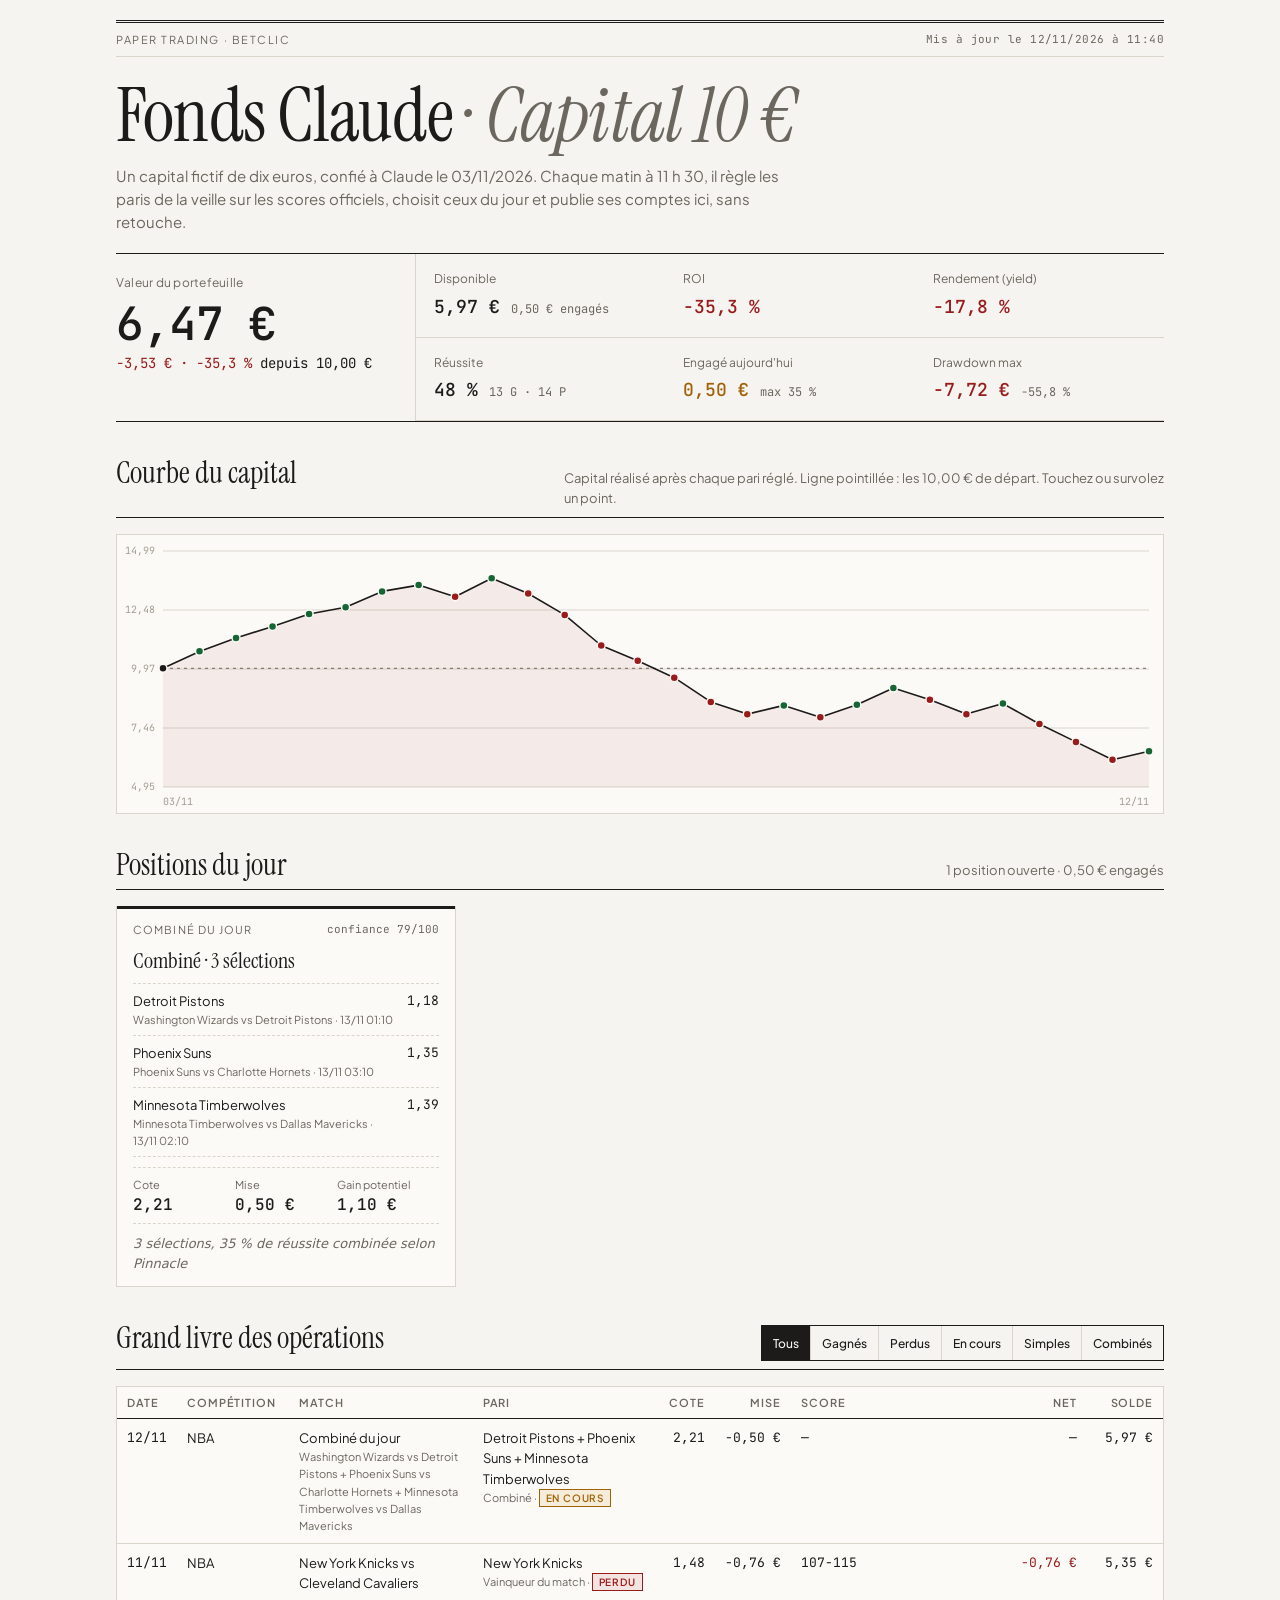
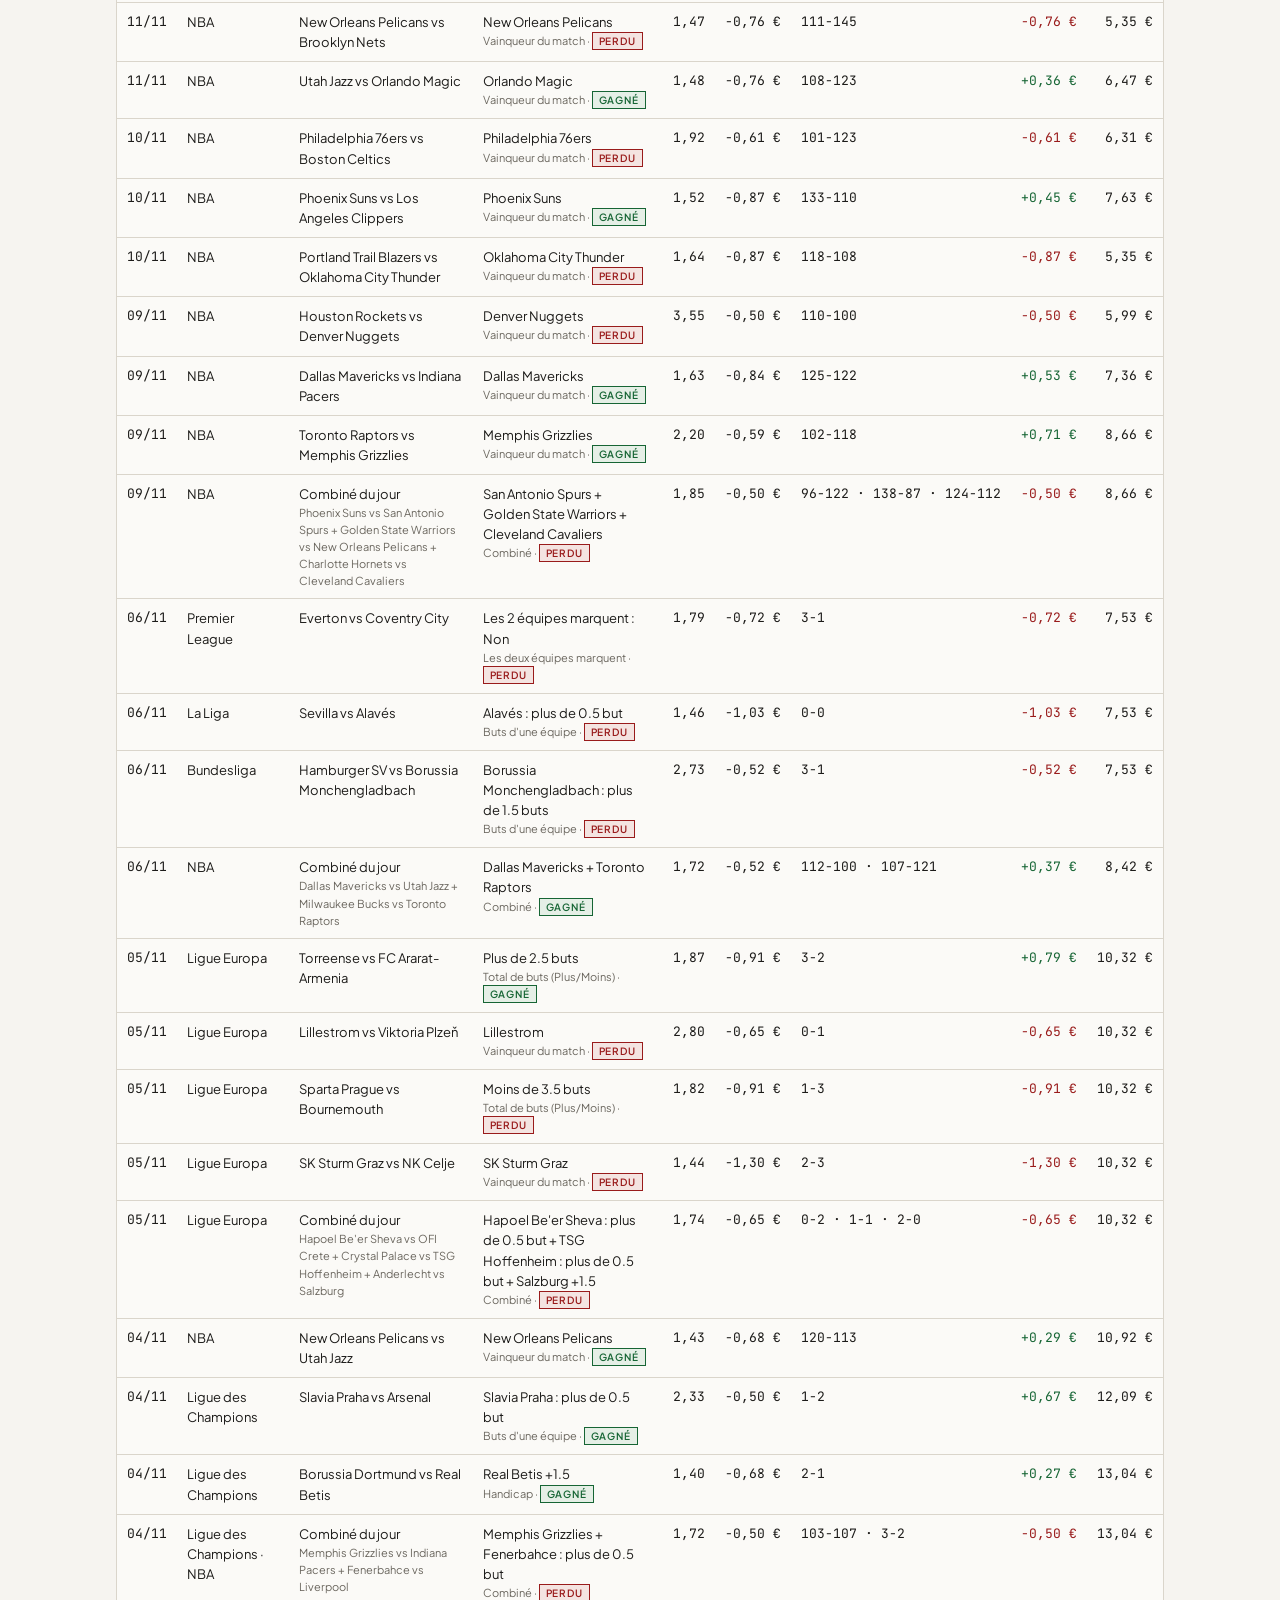
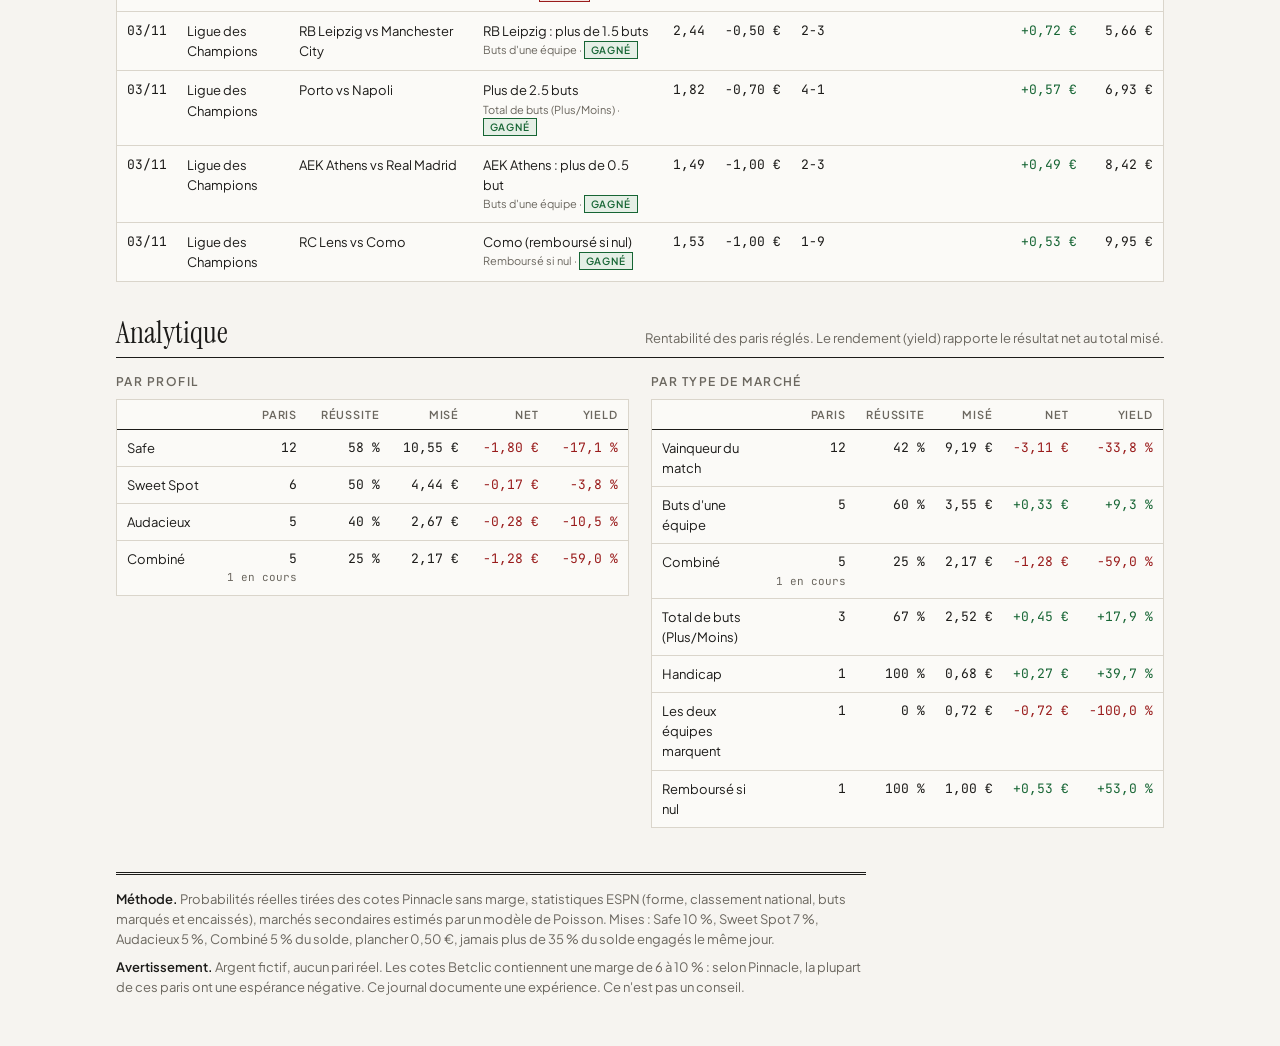
==== commit f14a37fd: "update: bilan et paris du 12/11/2026" ====
--- a/docs/index.html
+++ b/docs/index.html
@@ -90,7 +90,7 @@
     <p><strong>Avertissement.</strong> Argent fictif, aucun pari réel. Les cotes Betclic contiennent une marge de 6 à 10 % : selon Pinnacle, la plupart de ces paris ont une espérance négative. Ce journal documente une expérience. Ce n'est pas un conseil.</p>
   </footer>
 </div>
-<script id="fund-data" type="application/json">{"generated_at": "11/11/2026 à 11:30", "today": "11/11/2026", "started": "03/11/2026", "site_url": "https://bourikerss.github.io/claude-betclic-fund/", "metrics": {"initial": 10.0, "equity": 8.5, "balance": 5.35, "exposure": 3.15, "profit": -1.5, "profit_pct": -0.15, "roi": -0.15, "yield": -0.08992805755395683, "winrate": 0.5217391304347826, "won": 12, "lost": 11, "void": 0, "pending": 4, "max_drawdown": 5.91, "max_drawdown_pct": 0.42733188720173537, "staked_today": 2.28, "daily_cap": 0.35}, "equity": [{"t": "03/11 20:49", "v": 10.0, "label": "Capital de départ", "status": null, "net": null, "score": null}, {"t": "05/11 11:30", "v": 10.72, "label": "RB Leipzig vs Manchester City · RB Leipzig : plus de 1.5 buts", "status": "GAGNE", "net": 0.72, "score": "2-3"}, {"t": "05/11 11:30", "v": 11.29, "label": "Porto vs Napoli · Plus de 2.5 buts", "status": "GAGNE", "net": 0.57, "score": "4-1"}, {"t": "05/11 11:30", "v": 11.78, "label": "AEK Athens vs Real Madrid · AEK Athens : plus de 0.5 but", "status": "GAGNE", "net": 0.49, "score": "2-3"}, {"t": "05/11 11:30", "v": 12.31, "label": "RC Lens vs Como · Como (remboursé si nul)", "status": "GAGNE", "net": 0.53, "score": "1-9"}, {"t": "05/11 11:30", "v": 12.6, "label": "New Orleans Pelicans vs Utah Jazz · New Orleans Pelicans", "status": "GAGNE", "net": 0.29, "score": "120-113"}, {"t": "05/11 11:30", "v": 13.27, "label": "Slavia Praha vs Arsenal · Slavia Praha : plus de 0.5 but", "status": "GAGNE", "net": 0.67, "score": "1-2"}, {"t": "05/11 11:30", "v": 13.54, "label": "Borussia Dortmund vs Real Betis · Real Betis +1.5", "status": "GAGNE", "net": 0.27, "score": "2-1"}, {"t": "05/11 11:30", "v": 13.04, "label": "Combiné du jour · 2 sélections", "status": "PERDU", "net": -0.5, "score": "103-107 · 3-2"}, {"t": "06/11 11:30", "v": 13.83, "label": "Torreense vs FC Ararat-Armenia · Plus de 2.5 buts", "status": "GAGNE", "net": 0.79, "score": "3-2"}, {"t": "06/11 11:30", "v": 13.18, "label": "Lillestrom vs Viktoria Plzeň · Lillestrom", "status": "PERDU", "net": -0.65, "score": "0-1"}, {"t": "06/11 11:30", "v": 12.27, "label": "Sparta Prague vs Bournemouth · Moins de 3.5 buts", "status": "PERDU", "net": -0.91, "score": "1-3"}, {"t": "06/11 11:30", "v": 10.97, "label": "SK Sturm Graz vs NK Celje · SK Sturm Graz", "status": "PERDU", "net": -1.3, "score": "2-3"}, {"t": "06/11 11:30", "v": 10.32, "label": "Combiné du jour · 3 sélections", "status": "PERDU", "net": -0.65, "score": "0-2 · 1-1 · 2-0"}, {"t": "07/11 11:32", "v": 9.6, "label": "Everton vs Coventry City · Les 2 équipes marquent : Non", "status": "PERDU", "net": -0.72, "score": "3-1"}, {"t": "07/11 11:32", "v": 8.57, "label": "Sevilla vs Alavés · Alavés : plus de 0.5 but", "status": "PERDU", "net": -1.03, "score": "0-0"}, {"t": "07/11 11:32", "v": 8.05, "label": "Hamburger SV vs Borussia Monchengladbach · Borussia Monchengladbach : plus de 1.5 buts", "status": "PERDU", "net": -0.52, "score": "3-1"}, {"t": "07/11 11:32", "v": 8.42, "label": "Combiné du jour · 2 sélections", "status": "GAGNE", "net": 0.37, "score": "112-100 · 107-121"}, {"t": "10/11 11:32", "v": 7.92, "label": "Houston Rockets vs Denver Nuggets · Denver Nuggets", "status": "PERDU", "net": -0.5, "score": "110-100"}, {"t": "10/11 11:32", "v": 8.45, "label": "Dallas Mavericks vs Indiana Pacers · Dallas Mavericks", "status": "GAGNE", "net": 0.53, "score": "125-122"}, {"t": "10/11 11:32", "v": 9.16, "label": "Toronto Raptors vs Memphis Grizzlies · Memphis Grizzlies", "status": "GAGNE", "net": 0.71, "score": "102-118"}, {"t": "10/11 11:32", "v": 8.66, "label": "Combiné du jour · 3 sélections", "status": "PERDU", "net": -0.5, "score": "96-122 · 138-87 · 124-112"}, {"t": "11/11 11:30", "v": 8.05, "label": "Philadelphia 76ers vs Boston Celtics · Philadelphia 76ers", "status": "PERDU", "net": -0.61, "score": "101-123"}, {"t": "11/11 11:30", "v": 8.5, "label": "Phoenix Suns vs Los Angeles Clippers · Phoenix Suns", "status": "GAGNE", "net": 0.45, "score": "133-110"}], "positions": [{"id": "095441822e3b9b1b84bff9e482b9057a_h2h_new-york-knicks", "kind": "SIMPLE", "profile": "SAFE", "profile_name": "Safe", "placed": "11/11", "placed_day": "2026-11-11", "kickoff": "12/11 01:10", "competition": "NBA", "match": "New York Knicks vs Cleveland Cavaliers", "market": "Vainqueur du match", "selection": "New York Knicks", "odd": 1.48, "stake": 0.76, "potential": 1.12, "status": "EN_ATTENTE", "score": null, "net": null, "balance": 6.87, "confidence": 41, "headline": "New York Knicks : 3V-2D à domicile, forme VDVVV contre DDVDD pour Cleveland Cavaliers", "estimated": false, "legs": [{"match": "New York Knicks vs Cleveland Cavaliers", "competition": "NBA", "selection": "New York Knicks", "odd": 1.48, "kickoff": "12/11 01:10", "status": "EN_ATTENTE", "score": null}]}, {"id": "e6a37eea1dddcbd0384c81237e81f47f_h2h_new-orleans-pelicans", "kind": "SIMPLE", "profile": "SAFE", "profile_name": "Safe", "placed": "11/11", "placed_day": "2026-11-11", "kickoff": "12/11 02:10", "competition": "NBA", "match": "New Orleans Pelicans vs Brooklyn Nets", "market": "Vainqueur du match", "selection": "New Orleans Pelicans", "odd": 1.47, "stake": 0.76, "potential": 1.12, "status": "EN_ATTENTE", "score": null, "net": null, "balance": 6.11, "confidence": 35, "headline": "New Orleans Pelicans : 3V-3D à domicile, forme VVDDD contre VDVDD pour Brooklyn Nets", "estimated": false, "legs": [{"match": "New Orleans Pelicans vs Brooklyn Nets", "competition": "NBA", "selection": "New Orleans Pelicans", "odd": 1.47, "kickoff": "12/11 02:10", "status": "EN_ATTENTE", "score": null}]}, {"id": "423255883d0e6c5d1a94a533b90e935b_h2h_orlando-magic", "kind": "SIMPLE", "profile": "SAFE", "profile_name": "Safe", "placed": "11/11", "placed_day": "2026-11-11", "kickoff": "12/11 03:10", "competition": "NBA", "match": "Utah Jazz vs Orlando Magic", "market": "Vainqueur du match", "selection": "Orlando Magic", "odd": 1.48, "stake": 0.76, "potential": 1.12, "status": "EN_ATTENTE", "score": null, "net": null, "balance": 5.35, "confidence": 34, "headline": "Orlando Magic : 2V-3D à l'extérieur, forme VDDDD contre DDDDD pour Utah Jazz", "estimated": false, "legs": [{"match": "Utah Jazz vs Orlando Magic", "competition": "NBA", "selection": "Orlando Magic", "odd": 1.48, "kickoff": "12/11 03:10", "status": "EN_ATTENTE", "score": null}]}, {"id": "f5477c781c94e09e85374bbf9149c0f1_h2h_oklahoma-city-thunder", "kind": "SIMPLE", "profile": "SAFE", "profile_name": "Safe", "placed": "10/11", "placed_day": "2026-11-10", "kickoff": "11/11 05:10", "competition": "NBA", "match": "Portland Trail Blazers vs Oklahoma City Thunder", "market": "Vainqueur du match", "selection": "Oklahoma City Thunder", "odd": 1.64, "stake": 0.87, "potential": 1.43, "status": "EN_ATTENTE", "score": null, "net": null, "balance": 6.31, "confidence": 28, "headline": "Oklahoma City Thunder : 3V-2D à l'extérieur, forme DVVVV contre VVVDD pour Portland Trail Blazers", "estimated": false, "legs": [{"match": "Portland Trail Blazers vs Oklahoma City Thunder", "competition": "NBA", "selection": "Oklahoma City Thunder", "odd": 1.64, "kickoff": "11/11 05:10", "status": "EN_ATTENTE", "score": null}]}], "bets": [{"id": "095441822e3b9b1b84bff9e482b9057a_h2h_new-york-knicks", "kind": "SIMPLE", "profile": "SAFE", "profile_name": "Safe", "placed": "11/11", "placed_day": "2026-11-11", "kickoff": "12/11 01:10", "competition": "NBA", "match": "New York Knicks vs Cleveland Cavaliers", "market": "Vainqueur du match", "selection": "New York Knicks", "odd": 1.48, "stake": 0.76, "potential": 1.12, "status": "EN_ATTENTE", "score": null, "net": null, "balance": 6.87, "confidence": 41, "headline": "New York Knicks : 3V-2D à domicile, forme VDVVV contre DDVDD pour Cleveland Cavaliers", "estimated": false, "legs": [{"match": "New York Knicks vs Cleveland Cavaliers", "competition": "NBA", "selection": "New York Knicks", "odd": 1.48, "kickoff": "12/11 01:10", "status": "EN_ATTENTE", "score": null}]}, {"id": "e6a37eea1dddcbd0384c81237e81f47f_h2h_new-orleans-pelicans", "kind": "SIMPLE", "profile": "SAFE", "profile_name": "Safe", "placed": "11/11", "placed_day": "2026-11-11", "kickoff": "12/11 02:10", "competition": "NBA", "match": "New Orleans Pelicans vs Brooklyn Nets", "market": "Vainqueur du match", "selection": "New Orleans Pelicans", "odd": 1.47, "stake": 0.76, "potential": 1.12, "status": "EN_ATTENTE", "score": null, "net": null, "balance": 6.11, "confidence": 35, "headline": "New Orleans Pelicans : 3V-3D à domicile, forme VVDDD contre VDVDD pour Brooklyn Nets", "estimated": false, "legs": [{"match": "New Orleans Pelicans vs Brooklyn Nets", "competition": "NBA", "selection": "New Orleans Pelicans", "odd": 1.47, "kickoff": "12/11 02:10", "status": "EN_ATTENTE", "score": null}]}, {"id": "423255883d0e6c5d1a94a533b90e935b_h2h_orlando-magic", "kind": "SIMPLE", "profile": "SAFE", "profile_name": "Safe", "placed": "11/11", "placed_day": "2026-11-11", "kickoff": "12/11 03:10", "competition": "NBA", "match": "Utah Jazz vs Orlando Magic", "market": "Vainqueur du match", "selection": "Orlando Magic", "odd": 1.48, "stake": 0.76, "potential": 1.12, "status": "EN_ATTENTE", "score": null, "net": null, "balance": 5.35, "confidence": 34, "headline": "Orlando Magic : 2V-3D à l'extérieur, forme VDDDD contre DDDDD pour Utah Jazz", "estimated": false, "legs": [{"match": "Utah Jazz vs Orlando Magic", "competition": "NBA", "selection": "Orlando Magic", "odd": 1.48, "kickoff": "12/11 03:10", "status": "EN_ATTENTE", "score": null}]}, {"id": "cfa503c66cd505776a910921875ef7dd_h2h_philadelphia-76ers", "kind": "SIMPLE", "profile": "SWEET_SPOT", "profile_name": "Sweet Spot", "placed": "10/11", "placed_day": "2026-11-10", "kickoff": "11/11 02:10", "competition": "NBA", "match": "Philadelphia 76ers vs Boston Celtics", "market": "Vainqueur du match", "selection": "Philadelphia 76ers", "odd": 1.92, "stake": 0.61, "potential": 1.17, "status": "PERDU", "score": "101-123", "net": -0.61, "balance": 6.31, "confidence": 47, "headline": "Philadelphia 76ers : 4V-1D à domicile, forme VVVDV contre VDVVV pour Boston Celtics", "estimated": false, "legs": [{"match": "Philadelphia 76ers vs Boston Celtics", "competition": "NBA", "selection": "Philadelphia 76ers", "odd": 1.92, "kickoff": "11/11 02:10", "status": "PERDU", "score": "101-123"}]}, {"id": "8178ff2ec61f604b61dfe6d7b8d71103_h2h_phoenix-suns", "kind": "SIMPLE", "profile": "SAFE", "profile_name": "Safe", "placed": "10/11", "placed_day": "2026-11-10", "kickoff": "11/11 03:10", "competition": "NBA", "match": "Phoenix Suns vs Los Angeles Clippers", "market": "Vainqueur du match", "selection": "Phoenix Suns", "odd": 1.52, "stake": 0.87, "potential": 1.32, "status": "GAGNE", "score": "133-110", "net": 0.45, "balance": 7.63, "confidence": 31, "headline": "Phoenix Suns : 3V-2D à domicile, forme DDDVV contre DDDDV pour Los Angeles Clippers", "estimated": false, "legs": [{"match": "Phoenix Suns vs Los Angeles Clippers", "competition": "NBA", "selection": "Phoenix Suns", "odd": 1.52, "kickoff": "11/11 03:10", "status": "GAGNE", "score": "133-110"}]}, {"id": "f5477c781c94e09e85374bbf9149c0f1_h2h_oklahoma-city-thunder", "kind": "SIMPLE", "profile": "SAFE", "profile_name": "Safe", "placed": "10/11", "placed_day": "2026-11-10", "kickoff": "11/11 05:10", "competition": "NBA", "match": "Portland Trail Blazers vs Oklahoma City Thunder", "market": "Vainqueur du match", "selection": "Oklahoma City Thunder", "odd": 1.64, "stake": 0.87, "potential": 1.43, "status": "EN_ATTENTE", "score": null, "net": null, "balance": 6.31, "confidence": 28, "headline": "Oklahoma City Thunder : 3V-2D à l'extérieur, forme DVVVV contre VVVDD pour Portland Trail Blazers", "estimated": false, "legs": [{"match": "Portland Trail Blazers vs Oklahoma City Thunder", "competition": "NBA", "selection": "Oklahoma City Thunder", "odd": 1.64, "kickoff": "11/11 05:10", "status": "EN_ATTENTE", "score": null}]}, {"id": "dc61de43b5db9de357f48f44c8022494_h2h_denver-nuggets", "kind": "SIMPLE", "profile": "AUDACIEUX", "profile_name": "Audacieux", "placed": "09/11", "placed_day": "2026-11-09", "kickoff": "10/11 02:40", "competition": "NBA", "match": "Houston Rockets vs Denver Nuggets", "market": "Vainqueur du match", "selection": "Denver Nuggets", "odd": 3.55, "stake": 0.5, "potential": 1.77, "status": "PERDU", "score": "110-100", "net": -0.5, "balance": 5.99, "confidence": 27, "headline": "Denver Nuggets : 3V-1D à l'extérieur, forme VVDVV contre DVVDD pour Houston Rockets", "estimated": false, "legs": [{"match": "Houston Rockets vs Denver Nuggets", "competition": "NBA", "selection": "Denver Nuggets", "odd": 3.55, "kickoff": "10/11 02:40", "status": "PERDU", "score": "110-100"}]}, {"id": "9866fa22adc8509d487522ef4cf0fc24_h2h_dallas-mavericks", "kind": "SIMPLE", "profile": "SAFE", "profile_name": "Safe", "placed": "09/11", "placed_day": "2026-11-09", "kickoff": "10/11 02:10", "competition": "NBA", "match": "Dallas Mavericks vs Indiana Pacers", "market": "Vainqueur du match", "selection": "Dallas Mavericks", "odd": 1.63, "stake": 0.84, "potential": 1.37, "status": "GAGNE", "score": "125-122", "net": 0.53, "balance": 7.36, "confidence": 27, "headline": "Dallas Mavericks : 4V-2D à domicile, forme VDDVV contre DDDVD pour Indiana Pacers", "estimated": false, "legs": [{"match": "Dallas Mavericks vs Indiana Pacers", "competition": "NBA", "selection": "Dallas Mavericks", "odd": 1.63, "kickoff": "10/11 02:10", "status": "GAGNE", "score": "125-122"}]}, {"id": "56efae2815b3a18850f07a3781d652a2_h2h_memphis-grizzlies", "kind": "SIMPLE", "profile": "SWEET_SPOT", "profile_name": "Sweet Spot", "placed": "09/11", "placed_day": "2026-11-09", "kickoff": "10/11 01:40", "competition": "NBA", "match": "Toronto Raptors vs Memphis Grizzlies", "market": "Vainqueur du match", "selection": "Memphis Grizzlies", "odd": 2.2, "stake": 0.59, "potential": 1.3, "status": "GAGNE", "score": "102-118", "net": 0.71, "balance": 8.66, "confidence": 26, "headline": "Memphis Grizzlies : 4V-0D à l'extérieur, forme VVDDD contre DDVDV pour Toronto Raptors", "estimated": false, "legs": [{"match": "Toronto Raptors vs Memphis Grizzlies", "competition": "NBA", "selection": "Memphis Grizzlies", "odd": 2.2, "kickoff": "10/11 01:40", "status": "GAGNE", "score": "102-118"}]}, {"id": "combo_20261109", "kind": "COMBINE", "profile": "COMBINE", "profile_name": "Combiné", "placed": "09/11", "placed_day": "2026-11-09", "kickoff": "10/11 04:10", "competition": "NBA", "match": "Phoenix Suns vs San Antonio Spurs + Golden State Warriors vs New Orleans Pelicans + Charlotte Hornets vs Cleveland Cavaliers", "market": "Combiné", "selection": "San Antonio Spurs + Golden State Warriors + Cleveland Cavaliers", "odd": 1.85, "stake": 0.5, "potential": 0.93, "status": "PERDU", "score": "96-122 · 138-87 · 124-112", "net": -0.5, "balance": 8.66, "confidence": 87, "headline": "3 sélections, 45 % de réussite combinée selon Pinnacle", "estimated": false, "legs": [{"match": "Phoenix Suns vs San Antonio Spurs", "competition": "NBA", "selection": "San Antonio Spurs", "odd": 1.23, "kickoff": "10/11 03:10", "status": "GAGNE", "score": "96-122"}, {"match": "Golden State Warriors vs New Orleans Pelicans", "competition": "NBA", "selection": "Golden State Warriors", "odd": 1.22, "kickoff": "10/11 04:10", "status": "GAGNE", "score": "138-87"}, {"match": "Charlotte Hornets vs Cleveland Cavaliers", "competition": "NBA", "selection": "Cleveland Cavaliers", "odd": 1.23, "kickoff": "10/11 01:10", "status": "PERDU", "score": "124-112"}]}, {"id": "586bec023ee8ac2f0645d963bd2c9d25_btts_no", "kind": "SIMPLE", "profile": "SWEET_SPOT", "profile_name": "Sweet Spot", "placed": "06/11", "placed_day": "2026-11-06", "kickoff": "06/11 21:00", "competition": "Premier League", "match": "Everton vs Coventry City", "market": "Les deux équipes marquent", "selection": "Les 2 équipes marquent : Non", "odd": 1.79, "stake": 0.72, "potential": 1.29, "status": "PERDU", "score": "3-1", "net": -0.72, "balance": 7.53, "confidence": 46, "headline": "Everton n'a encaissé que dans 5/9 matchs", "estimated": true, "legs": [{"match": "Everton vs Coventry City", "competition": "Premier League", "selection": "Les 2 équipes marquent : Non", "odd": 1.79, "kickoff": "06/11 21:00", "status": "PERDU", "score": "3-1"}]}, {"id": "9dd0014685fd62d9b2890d7c33a8c9ab_team_totals_alaves-over_+0.5", "kind": "SIMPLE", "profile": "SAFE", "profile_name": "Safe", "placed": "06/11", "placed_day": "2026-11-06", "kickoff": "06/11 21:00", "competition": "La Liga", "match": "Sevilla vs Alavés", "market": "Buts d'une équipe", "selection": "Alavés : plus de 0.5 but", "odd": 1.46, "stake": 1.03, "potential": 1.5, "status": "PERDU", "score": "0-0", "net": -1.03, "balance": 7.53, "confidence": 45, "headline": "Alavés marque 1,1 buts/match, Sevilla en encaisse 2,1", "estimated": true, "legs": [{"match": "Sevilla vs Alavés", "competition": "La Liga", "selection": "Alavés : plus de 0.5 but", "odd": 1.46, "kickoff": "06/11 21:00", "status": "PERDU", "score": "0-0"}]}, {"id": "295076c39e49863cb54db085ac3cd340_team_totals_borussia-monchengladbach-over_+1.5", "kind": "SIMPLE", "profile": "AUDACIEUX", "profile_name": "Audacieux", "placed": "06/11", "placed_day": "2026-11-06", "kickoff": "06/11 20:30", "competition": "Bundesliga", "match": "Hamburger SV vs Borussia Monchengladbach", "market": "Buts d'une équipe", "selection": "Borussia Monchengladbach : plus de 1.5 buts", "odd": 2.73, "stake": 0.52, "potential": 1.42, "status": "PERDU", "score": "3-1", "net": -0.52, "balance": 7.53, "confidence": 38, "headline": "Borussia Monchengladbach marque 1,5 buts/match, Hamburger SV en encaisse 2,0", "estimated": true, "legs": [{"match": "Hamburger SV vs Borussia Monchengladbach", "competition": "Bundesliga", "selection": "Borussia Monchengladbach : plus de 1.5 buts", "odd": 2.73, "kickoff": "06/11 20:30", "status": "PERDU", "score": "3-1"}]}, {"id": "combo_20261106", "kind": "COMBINE", "profile": "COMBINE", "profile_name": "Combiné", "placed": "06/11", "placed_day": "2026-11-06", "kickoff": "07/11 02:10", "competition": "NBA", "match": "Dallas Mavericks vs Utah Jazz + Milwaukee Bucks vs Toronto Raptors", "market": "Combiné", "selection": "Dallas Mavericks + Toronto Raptors", "odd": 1.72, "stake": 0.52, "potential": 0.89, "status": "GAGNE", "score": "112-100 · 107-121", "net": 0.37, "balance": 8.42, "confidence": 87, "headline": "2 sélections, 49 % de réussite combinée selon Pinnacle", "estimated": false, "legs": [{"match": "Dallas Mavericks vs Utah Jazz", "competition": "NBA", "selection": "Dallas Mavericks", "odd": 1.3, "kickoff": "07/11 02:10", "status": "GAGNE", "score": "112-100"}, {"match": "Milwaukee Bucks vs Toronto Raptors", "competition": "NBA", "selection": "Toronto Raptors", "odd": 1.32, "kickoff": "07/11 02:10", "status": "GAGNE", "score": "107-121"}]}, {"id": "402e102fa845ed84ab7e59b3b17f8c29_totals_over_+2.5", "kind": "SIMPLE", "profile": "SWEET_SPOT", "profile_name": "Sweet Spot", "placed": "05/11", "placed_day": "2026-11-05", "kickoff": "05/11 21:00", "competition": "Ligue Europa", "match": "Torreense vs FC Ararat-Armenia", "market": "Total de buts (Plus/Moins)", "selection": "Plus de 2.5 buts", "odd": 1.87, "stake": 0.91, "potential": 1.7, "status": "GAGNE", "score": "3-2", "net": 0.79, "balance": 10.32, "confidence": 49, "headline": "4,0 buts attendus : Torreense 1,3 marqués/2,3 encaissés, FC Ararat-Armenia 0,7/3,7 par match", "estimated": true, "legs": [{"match": "Torreense vs FC Ararat-Armenia", "competition": "Ligue Europa", "selection": "Plus de 2.5 buts", "odd": 1.87, "kickoff": "05/11 21:00", "status": "GAGNE", "score": "3-2"}]}, {"id": "c50815d0a3cbc7dfe6b9f3a737ce4836_h2h_lillestrom", "kind": "SIMPLE", "profile": "AUDACIEUX", "profile_name": "Audacieux", "placed": "05/11", "placed_day": "2026-11-05", "kickoff": "05/11 18:45", "competition": "Ligue Europa", "match": "Lillestrom vs Viktoria Plzeň", "market": "Vainqueur du match", "selection": "Lillestrom", "odd": 2.8, "stake": 0.65, "potential": 1.82, "status": "PERDU", "score": "0-1", "net": -0.65, "balance": 10.32, "confidence": 46, "headline": "Lillestrom : 6V-1N-7D à domicile, forme NVDVV contre DDD pour Viktoria Plzeň", "estimated": false, "legs": [{"match": "Lillestrom vs Viktoria Plzeň", "competition": "Ligue Europa", "selection": "Lillestrom", "odd": 2.8, "kickoff": "05/11 18:45", "status": "PERDU", "score": "0-1"}]}, {"id": "d437cbfcee6b57ec58d464e6b459c56e_totals_under_+3.5", "kind": "SIMPLE", "profile": "SWEET_SPOT", "profile_name": "Sweet Spot", "placed": "05/11", "placed_day": "2026-11-05", "kickoff": "05/11 18:45", "competition": "Ligue Europa", "match": "Sparta Prague vs Bournemouth", "market": "Total de buts (Plus/Moins)", "selection": "Moins de 3.5 buts", "odd": 1.82, "stake": 0.91, "potential": 1.66, "status": "PERDU", "score": "1-3", "net": -0.91, "balance": 10.32, "confidence": 46, "headline": "2,8 buts attendus : Sparta Prague 1,7 marqués/1,0 encaissés, Bournemouth 2,1/0,7 par match", "estimated": true, "legs": [{"match": "Sparta Prague vs Bournemouth", "competition": "Ligue Europa", "selection": "Moins de 3.5 buts", "odd": 1.82, "kickoff": "05/11 18:45", "status": "PERDU", "score": "1-3"}]}, {"id": "84b68e09ecbe93fdbce759cd822322a2_h2h_sk-sturm-graz", "kind": "SIMPLE", "profile": "SAFE", "profile_name": "Safe", "placed": "05/11", "placed_day": "2026-11-05", "kickoff": "05/11 21:00", "competition": "Ligue Europa", "match": "SK Sturm Graz vs NK Celje", "market": "Vainqueur du match", "selection": "SK Sturm Graz", "odd": 1.44, "stake": 1.3, "potential": 1.87, "status": "PERDU", "score": "2-3", "net": -1.3, "balance": 10.32, "confidence": 45, "headline": "SK Sturm Graz : 4V-3N-0D à domicile, forme DVVNN contre DDN pour NK Celje", "estimated": false, "legs": [{"match": "SK Sturm Graz vs NK Celje", "competition": "Ligue Europa", "selection": "SK Sturm Graz", "odd": 1.44, "kickoff": "05/11 21:00", "status": "PERDU", "score": "2-3"}]}, {"id": "combo_20261105", "kind": "COMBINE", "profile": "COMBINE", "profile_name": "Combiné", "placed": "05/11", "placed_day": "2026-11-05", "kickoff": "05/11 21:00", "competition": "Ligue Europa", "match": "Hapoel Be'er Sheva vs OFI Crete + Crystal Palace vs TSG Hoffenheim + Anderlecht vs Salzburg", "market": "Combiné", "selection": "Hapoel Be'er Sheva : plus de 0.5 but + TSG Hoffenheim : plus de 0.5 but + Salzburg +1.5", "odd": 1.74, "stake": 0.65, "potential": 1.13, "status": "PERDU", "score": "0-2 · 1-1 · 2-0", "net": -0.65, "balance": 10.32, "confidence": 100, "headline": "3 sélections, 43 % de réussite combinée selon Pinnacle", "estimated": true, "legs": [{"match": "Hapoel Be'er Sheva vs OFI Crete", "competition": "Ligue Europa", "selection": "Hapoel Be'er Sheva : plus de 0.5 but", "odd": 1.16, "kickoff": "05/11 21:00", "status": "PERDU", "score": "0-2"}, {"match": "Crystal Palace vs TSG Hoffenheim", "competition": "Ligue Europa", "selection": "TSG Hoffenheim : plus de 0.5 but", "odd": 1.17, "kickoff": "05/11 18:45", "status": "GAGNE", "score": "1-1"}, {"match": "Anderlecht vs Salzburg", "competition": "Ligue Europa", "selection": "Salzburg +1.5", "odd": 1.28, "kickoff": "05/11 18:45", "status": "PERDU", "score": "2-0"}]}, {"id": "0b5966b7b96eb844618eea8f215a0c71_h2h_new-orleans-pelicans", "kind": "SIMPLE", "profile": "SAFE", "profile_name": "Safe", "placed": "04/11", "placed_day": "2026-11-04", "kickoff": "05/11 02:10", "competition": "NBA", "match": "New Orleans Pelicans vs Utah Jazz", "market": "Vainqueur du match", "selection": "New Orleans Pelicans", "odd": 1.43, "stake": 0.68, "potential": 0.97, "status": "GAGNE", "score": "120-113", "net": 0.29, "balance": 10.92, "confidence": 57, "headline": "New Orleans Pelicans : 2V-2D à domicile, forme DDVVV contre DDDDD pour Utah Jazz", "estimated": false, "legs": [{"match": "New Orleans Pelicans vs Utah Jazz", "competition": "NBA", "selection": "New Orleans Pelicans", "odd": 1.43, "kickoff": "05/11 02:10", "status": "GAGNE", "score": "120-113"}]}, {"id": "a5910ae3b314876faea7f5c03b8aeaad_team_totals_slavia-praha-over_+0.5", "kind": "SIMPLE", "profile": "AUDACIEUX", "profile_name": "Audacieux", "placed": "04/11", "placed_day": "2026-11-04", "kickoff": "04/11 21:00", "competition": "Ligue des Champions", "match": "Slavia Praha vs Arsenal", "market": "Buts d'une équipe", "selection": "Slavia Praha : plus de 0.5 but", "odd": 2.33, "stake": 0.5, "potential": 1.17, "status": "GAGNE", "score": "1-2", "net": 0.67, "balance": 12.09, "confidence": 56, "headline": "Slavia Praha marque 1,3 buts/match, Arsenal en encaisse 0,5", "estimated": true, "legs": [{"match": "Slavia Praha vs Arsenal", "competition": "Ligue des Champions", "selection": "Slavia Praha : plus de 0.5 but", "odd": 2.33, "kickoff": "04/11 21:00", "status": "GAGNE", "score": "1-2"}]}, {"id": "6d386ed81fabf67aa19fbd442c0d8c60_spreads_real-betis_+1.5", "kind": "SIMPLE", "profile": "SAFE", "profile_name": "Safe", "placed": "04/11", "placed_day": "2026-11-04", "kickoff": "04/11 21:00", "competition": "Ligue des Champions", "match": "Borussia Dortmund vs Real Betis", "market": "Handicap", "selection": "Real Betis +1.5", "odd": 1.4, "stake": 0.68, "potential": 0.95, "status": "GAGNE", "score": "2-1", "net": 0.27, "balance": 13.04, "confidence": 50, "headline": "Différence par match : Real Betis +0,4, Borussia Dortmund +0,8", "estimated": true, "legs": [{"match": "Borussia Dortmund vs Real Betis", "competition": "Ligue des Champions", "selection": "Real Betis +1.5", "odd": 1.4, "kickoff": "04/11 21:00", "status": "GAGNE", "score": "2-1"}]}, {"id": "combo_20261104", "kind": "COMBINE", "profile": "COMBINE", "profile_name": "Combiné", "placed": "04/11", "placed_day": "2026-11-04", "kickoff": "05/11 02:10", "competition": "Ligue des Champions · NBA", "match": "Memphis Grizzlies vs Indiana Pacers + Fenerbahce vs Liverpool", "market": "Combiné", "selection": "Memphis Grizzlies + Fenerbahce : plus de 0.5 but", "odd": 1.72, "stake": 0.5, "potential": 0.86, "status": "PERDU", "score": "103-107 · 3-2", "net": -0.5, "balance": 13.04, "confidence": 100, "headline": "2 sélections, 48 % de réussite combinée selon Pinnacle", "estimated": true, "legs": [{"match": "Memphis Grizzlies vs Indiana Pacers", "competition": "NBA", "selection": "Memphis Grizzlies", "odd": 1.31, "kickoff": "05/11 02:10", "status": "PERDU", "score": "103-107"}, {"match": "Fenerbahce vs Liverpool", "competition": "Ligue des Champions", "selection": "Fenerbahce : plus de 0.5 but", "odd": 1.31, "kickoff": "04/11 18:45", "status": "GAGNE", "score": "3-2"}]}, {"id": "df7d2d81b9e2f3f11c6aeddaee6b7085_team_totals_rb-leipzig-over_+1.5", "kind": "SIMPLE", "profile": "AUDACIEUX", "profile_name": "Audacieux", "placed": "03/11", "placed_day": "2026-11-03", "kickoff": "04/11 21:00", "competition": "Ligue des Champions", "match": "RB Leipzig vs Manchester City", "market": "Buts d'une équipe", "selection": "RB Leipzig : plus de 1.5 buts", "odd": 2.44, "stake": 0.5, "potential": 1.22, "status": "GAGNE", "score": "2-3", "net": 0.72, "balance": 5.66, "confidence": 48, "headline": "RB Leipzig marque 2,1 buts/match, Manchester City en encaisse 1,6", "estimated": true, "legs": [{"match": "RB Leipzig vs Manchester City", "competition": "Ligue des Champions", "selection": "RB Leipzig : plus de 1.5 buts", "odd": 2.44, "kickoff": "04/11 21:00", "status": "GAGNE", "score": "2-3"}]}, {"id": "ba82ee37f64a66a30d85f8b90082ec2f_totals_over_+2.5", "kind": "SIMPLE", "profile": "SWEET_SPOT", "profile_name": "Sweet Spot", "placed": "03/11", "placed_day": "2026-11-03", "kickoff": "04/11 21:00", "competition": "Ligue des Champions", "match": "Porto vs Napoli", "market": "Total de buts (Plus/Moins)", "selection": "Plus de 2.5 buts", "odd": 1.82, "stake": 0.7, "potential": 1.27, "status": "GAGNE", "score": "4-1", "net": 0.57, "balance": 6.93, "confidence": 47, "headline": "3,2 buts attendus : Porto 2,0 marqués/0,9 encaissés, Napoli 1,9/1,7 par match", "estimated": true, "legs": [{"match": "Porto vs Napoli", "competition": "Ligue des Champions", "selection": "Plus de 2.5 buts", "odd": 1.82, "kickoff": "04/11 21:00", "status": "GAGNE", "score": "4-1"}]}, {"id": "f43ef699c987e112e115f7035114854e_team_totals_aek-athens-over_+0.5", "kind": "SIMPLE", "profile": "SAFE", "profile_name": "Safe", "placed": "03/11", "placed_day": "2026-11-03", "kickoff": "04/11 18:45", "competition": "Ligue des Champions", "match": "AEK Athens vs Real Madrid", "market": "Buts d'une équipe", "selection": "AEK Athens : plus de 0.5 but", "odd": 1.49, "stake": 1.0, "potential": 1.49, "status": "GAGNE", "score": "2-3", "net": 0.49, "balance": 8.42, "confidence": 40, "headline": "AEK Athens marque 2,1 buts/match, Real Madrid en encaisse 1,1", "estimated": true, "legs": [{"match": "AEK Athens vs Real Madrid", "competition": "Ligue des Champions", "selection": "AEK Athens : plus de 0.5 but", "odd": 1.49, "kickoff": "04/11 18:45", "status": "GAGNE", "score": "2-3"}]}, {"id": "013cecbf40f5b4530342632a80f35b00_dnb_como", "kind": "SIMPLE", "profile": "SAFE", "profile_name": "Safe", "placed": "03/11", "placed_day": "2026-11-03", "kickoff": "04/11 21:00", "competition": "Ligue des Champions", "match": "RC Lens vs Como", "market": "Remboursé si nul", "selection": "Como (remboursé si nul)", "odd": 1.53, "stake": 1.0, "potential": 1.53, "status": "GAGNE", "score": "1-9", "net": 0.53, "balance": 9.95, "confidence": 32, "headline": "Como : 4V-1N-2D à l'extérieur, forme VVVVV contre DVDVD pour RC Lens", "estimated": true, "legs": [{"match": "RC Lens vs Como", "competition": "Ligue des Champions", "selection": "Como (remboursé si nul)", "odd": 1.53, "kickoff": "04/11 21:00", "status": "GAGNE", "score": "1-9"}]}], "analytics": {"by_profile": [{"name": "Safe", "count": 12, "settled": 8, "won": 6, "lost": 2, "winrate": 0.75, "staked": 7.4, "net": 0.23, "yield": 0.03108108108108108}, {"name": "Sweet Spot", "count": 6, "settled": 6, "won": 3, "lost": 3, "winrate": 0.5, "staked": 4.44, "net": -0.17, "yield": -0.038288288288288286}, {"name": "Audacieux", "count": 5, "settled": 5, "won": 2, "lost": 3, "winrate": 0.4, "staked": 2.67, "net": -0.28, "yield": -0.10486891385767791}, {"name": "Combiné", "count": 4, "settled": 4, "won": 1, "lost": 3, "winrate": 0.25, "staked": 2.17, "net": -1.28, "yield": -0.5898617511520737}], "by_market": [{"name": "Vainqueur du match", "count": 12, "settled": 8, "won": 4, "lost": 4, "winrate": 0.5, "staked": 6.04, "net": -1.08, "yield": -0.17880794701986755}, {"name": "Buts d'une équipe", "count": 5, "settled": 5, "won": 3, "lost": 2, "winrate": 0.6, "staked": 3.55, "net": 0.33, "yield": 0.09295774647887325}, {"name": "Combiné", "count": 4, "settled": 4, "won": 1, "lost": 3, "winrate": 0.25, "staked": 2.17, "net": -1.28, "yield": -0.5898617511520737}, {"name": "Total de buts (Plus/Moins)", "count": 3, "settled": 3, "won": 2, "lost": 1, "winrate": 0.6666666666666666, "staked": 2.52, "net": 0.45, "yield": 0.17857142857142858}, {"name": "Handicap", "count": 1, "settled": 1, "won": 1, "lost": 0, "winrate": 1.0, "staked": 0.68, "net": 0.27, "yield": 0.39705882352941174}, {"name": "Les deux équipes marquent", "count": 1, "settled": 1, "won": 0, "lost": 1, "winrate": 0.0, "staked": 0.72, "net": -0.72, "yield": -1.0}, {"name": "Remboursé si nul", "count": 1, "settled": 1, "won": 1, "lost": 0, "winrate": 1.0, "staked": 1.0, "net": 0.53, "yield": 0.53}]}, "rules": {"stake_pct": {"Safe": 0.1, "Sweet Spot": 0.07, "Audacieux": 0.05, "Combiné": 0.05}, "stake_min": 0.5, "daily_cap": 0.35}}</script>
+<script id="fund-data" type="application/json">{"generated_at": "12/11/2026 à 11:40", "today": "12/11/2026", "started": "03/11/2026", "site_url": "https://bourikerss.github.io/claude-betclic-fund/", "metrics": {"initial": 10.0, "equity": 6.47, "balance": 5.97, "exposure": 0.5, "profit": -3.53, "profit_pct": -0.353, "roi": -0.353, "yield": -0.17801311144730209, "winrate": 0.48148148148148145, "won": 13, "lost": 14, "void": 0, "pending": 1, "max_drawdown": 7.72, "max_drawdown_pct": 0.5582067968185105, "staked_today": 0.5, "daily_cap": 0.35}, "equity": [{"t": "03/11 20:49", "v": 10.0, "label": "Capital de départ", "status": null, "net": null, "score": null}, {"t": "05/11 11:30", "v": 10.72, "label": "RB Leipzig vs Manchester City · RB Leipzig : plus de 1.5 buts", "status": "GAGNE", "net": 0.72, "score": "2-3"}, {"t": "05/11 11:30", "v": 11.29, "label": "Porto vs Napoli · Plus de 2.5 buts", "status": "GAGNE", "net": 0.57, "score": "4-1"}, {"t": "05/11 11:30", "v": 11.78, "label": "AEK Athens vs Real Madrid · AEK Athens : plus de 0.5 but", "status": "GAGNE", "net": 0.49, "score": "2-3"}, {"t": "05/11 11:30", "v": 12.31, "label": "RC Lens vs Como · Como (remboursé si nul)", "status": "GAGNE", "net": 0.53, "score": "1-9"}, {"t": "05/11 11:30", "v": 12.6, "label": "New Orleans Pelicans vs Utah Jazz · New Orleans Pelicans", "status": "GAGNE", "net": 0.29, "score": "120-113"}, {"t": "05/11 11:30", "v": 13.27, "label": "Slavia Praha vs Arsenal · Slavia Praha : plus de 0.5 but", "status": "GAGNE", "net": 0.67, "score": "1-2"}, {"t": "05/11 11:30", "v": 13.54, "label": "Borussia Dortmund vs Real Betis · Real Betis +1.5", "status": "GAGNE", "net": 0.27, "score": "2-1"}, {"t": "05/11 11:30", "v": 13.04, "label": "Combiné du jour · 2 sélections", "status": "PERDU", "net": -0.5, "score": "103-107 · 3-2"}, {"t": "06/11 11:30", "v": 13.83, "label": "Torreense vs FC Ararat-Armenia · Plus de 2.5 buts", "status": "GAGNE", "net": 0.79, "score": "3-2"}, {"t": "06/11 11:30", "v": 13.18, "label": "Lillestrom vs Viktoria Plzeň · Lillestrom", "status": "PERDU", "net": -0.65, "score": "0-1"}, {"t": "06/11 11:30", "v": 12.27, "label": "Sparta Prague vs Bournemouth · Moins de 3.5 buts", "status": "PERDU", "net": -0.91, "score": "1-3"}, {"t": "06/11 11:30", "v": 10.97, "label": "SK Sturm Graz vs NK Celje · SK Sturm Graz", "status": "PERDU", "net": -1.3, "score": "2-3"}, {"t": "06/11 11:30", "v": 10.32, "label": "Combiné du jour · 3 sélections", "status": "PERDU", "net": -0.65, "score": "0-2 · 1-1 · 2-0"}, {"t": "07/11 11:32", "v": 9.6, "label": "Everton vs Coventry City · Les 2 équipes marquent : Non", "status": "PERDU", "net": -0.72, "score": "3-1"}, {"t": "07/11 11:32", "v": 8.57, "label": "Sevilla vs Alavés · Alavés : plus de 0.5 but", "status": "PERDU", "net": -1.03, "score": "0-0"}, {"t": "07/11 11:32", "v": 8.05, "label": "Hamburger SV vs Borussia Monchengladbach · Borussia Monchengladbach : plus de 1.5 buts", "status": "PERDU", "net": -0.52, "score": "3-1"}, {"t": "07/11 11:32", "v": 8.42, "label": "Combiné du jour · 2 sélections", "status": "GAGNE", "net": 0.37, "score": "112-100 · 107-121"}, {"t": "10/11 11:32", "v": 7.92, "label": "Houston Rockets vs Denver Nuggets · Denver Nuggets", "status": "PERDU", "net": -0.5, "score": "110-100"}, {"t": "10/11 11:32", "v": 8.45, "label": "Dallas Mavericks vs Indiana Pacers · Dallas Mavericks", "status": "GAGNE", "net": 0.53, "score": "125-122"}, {"t": "10/11 11:32", "v": 9.16, "label": "Toronto Raptors vs Memphis Grizzlies · Memphis Grizzlies", "status": "GAGNE", "net": 0.71, "score": "102-118"}, {"t": "10/11 11:32", "v": 8.66, "label": "Combiné du jour · 3 sélections", "status": "PERDU", "net": -0.5, "score": "96-122 · 138-87 · 124-112"}, {"t": "11/11 11:30", "v": 8.05, "label": "Philadelphia 76ers vs Boston Celtics · Philadelphia 76ers", "status": "PERDU", "net": -0.61, "score": "101-123"}, {"t": "11/11 11:30", "v": 8.5, "label": "Phoenix Suns vs Los Angeles Clippers · Phoenix Suns", "status": "GAGNE", "net": 0.45, "score": "133-110"}, {"t": "12/11 11:40", "v": 7.63, "label": "Portland Trail Blazers vs Oklahoma City Thunder · Oklahoma City Thunder", "status": "PERDU", "net": -0.87, "score": "118-108"}, {"t": "12/11 11:40", "v": 6.87, "label": "New York Knicks vs Cleveland Cavaliers · New York Knicks", "status": "PERDU", "net": -0.76, "score": "107-115"}, {"t": "12/11 11:40", "v": 6.11, "label": "New Orleans Pelicans vs Brooklyn Nets · New Orleans Pelicans", "status": "PERDU", "net": -0.76, "score": "111-145"}, {"t": "12/11 11:40", "v": 6.47, "label": "Utah Jazz vs Orlando Magic · Orlando Magic", "status": "GAGNE", "net": 0.36, "score": "108-123"}], "positions": [{"id": "combo_20261112", "kind": "COMBINE", "profile": "COMBINE", "profile_name": "Combiné", "placed": "12/11", "placed_day": "2026-11-12", "kickoff": "13/11 03:10", "competition": "NBA", "match": "Washington Wizards vs Detroit Pistons + Phoenix Suns vs Charlotte Hornets + Minnesota Timberwolves vs Dallas Mavericks", "market": "Combiné", "selection": "Detroit Pistons + Phoenix Suns + Minnesota Timberwolves", "odd": 2.21, "stake": 0.5, "potential": 1.1, "status": "EN_ATTENTE", "score": null, "net": null, "balance": 5.97, "confidence": 79, "headline": "3 sélections, 35 % de réussite combinée selon Pinnacle", "estimated": false, "legs": [{"match": "Washington Wizards vs Detroit Pistons", "competition": "NBA", "selection": "Detroit Pistons", "odd": 1.18, "kickoff": "13/11 01:10", "status": "EN_ATTENTE", "score": null}, {"match": "Phoenix Suns vs Charlotte Hornets", "competition": "NBA", "selection": "Phoenix Suns", "odd": 1.35, "kickoff": "13/11 03:10", "status": "EN_ATTENTE", "score": null}, {"match": "Minnesota Timberwolves vs Dallas Mavericks", "competition": "NBA", "selection": "Minnesota Timberwolves", "odd": 1.39, "kickoff": "13/11 02:10", "status": "EN_ATTENTE", "score": null}]}], "bets": [{"id": "combo_20261112", "kind": "COMBINE", "profile": "COMBINE", "profile_name": "Combiné", "placed": "12/11", "placed_day": "2026-11-12", "kickoff": "13/11 03:10", "competition": "NBA", "match": "Washington Wizards vs Detroit Pistons + Phoenix Suns vs Charlotte Hornets + Minnesota Timberwolves vs Dallas Mavericks", "market": "Combiné", "selection": "Detroit Pistons + Phoenix Suns + Minnesota Timberwolves", "odd": 2.21, "stake": 0.5, "potential": 1.1, "status": "EN_ATTENTE", "score": null, "net": null, "balance": 5.97, "confidence": 79, "headline": "3 sélections, 35 % de réussite combinée selon Pinnacle", "estimated": false, "legs": [{"match": "Washington Wizards vs Detroit Pistons", "competition": "NBA", "selection": "Detroit Pistons", "odd": 1.18, "kickoff": "13/11 01:10", "status": "EN_ATTENTE", "score": null}, {"match": "Phoenix Suns vs Charlotte Hornets", "competition": "NBA", "selection": "Phoenix Suns", "odd": 1.35, "kickoff": "13/11 03:10", "status": "EN_ATTENTE", "score": null}, {"match": "Minnesota Timberwolves vs Dallas Mavericks", "competition": "NBA", "selection": "Minnesota Timberwolves", "odd": 1.39, "kickoff": "13/11 02:10", "status": "EN_ATTENTE", "score": null}]}, {"id": "095441822e3b9b1b84bff9e482b9057a_h2h_new-york-knicks", "kind": "SIMPLE", "profile": "SAFE", "profile_name": "Safe", "placed": "11/11", "placed_day": "2026-11-11", "kickoff": "12/11 01:10", "competition": "NBA", "match": "New York Knicks vs Cleveland Cavaliers", "market": "Vainqueur du match", "selection": "New York Knicks", "odd": 1.48, "stake": 0.76, "potential": 1.12, "status": "PERDU", "score": "107-115", "net": -0.76, "balance": 5.35, "confidence": 41, "headline": "New York Knicks : 3V-2D à domicile, forme VDVVV contre DDVDD pour Cleveland Cavaliers", "estimated": false, "legs": [{"match": "New York Knicks vs Cleveland Cavaliers", "competition": "NBA", "selection": "New York Knicks", "odd": 1.48, "kickoff": "12/11 01:10", "status": "PERDU", "score": "107-115"}]}, {"id": "e6a37eea1dddcbd0384c81237e81f47f_h2h_new-orleans-pelicans", "kind": "SIMPLE", "profile": "SAFE", "profile_name": "Safe", "placed": "11/11", "placed_day": "2026-11-11", "kickoff": "12/11 02:10", "competition": "NBA", "match": "New Orleans Pelicans vs Brooklyn Nets", "market": "Vainqueur du match", "selection": "New Orleans Pelicans", "odd": 1.47, "stake": 0.76, "potential": 1.12, "status": "PERDU", "score": "111-145", "net": -0.76, "balance": 5.35, "confidence": 35, "headline": "New Orleans Pelicans : 3V-3D à domicile, forme VVDDD contre VDVDD pour Brooklyn Nets", "estimated": false, "legs": [{"match": "New Orleans Pelicans vs Brooklyn Nets", "competition": "NBA", "selection": "New Orleans Pelicans", "odd": 1.47, "kickoff": "12/11 02:10", "status": "PERDU", "score": "111-145"}]}, {"id": "423255883d0e6c5d1a94a533b90e935b_h2h_orlando-magic", "kind": "SIMPLE", "profile": "SAFE", "profile_name": "Safe", "placed": "11/11", "placed_day": "2026-11-11", "kickoff": "12/11 03:10", "competition": "NBA", "match": "Utah Jazz vs Orlando Magic", "market": "Vainqueur du match", "selection": "Orlando Magic", "odd": 1.48, "stake": 0.76, "potential": 1.12, "status": "GAGNE", "score": "108-123", "net": 0.36, "balance": 6.47, "confidence": 34, "headline": "Orlando Magic : 2V-3D à l'extérieur, forme VDDDD contre DDDDD pour Utah Jazz", "estimated": false, "legs": [{"match": "Utah Jazz vs Orlando Magic", "competition": "NBA", "selection": "Orlando Magic", "odd": 1.48, "kickoff": "12/11 03:10", "status": "GAGNE", "score": "108-123"}]}, {"id": "cfa503c66cd505776a910921875ef7dd_h2h_philadelphia-76ers", "kind": "SIMPLE", "profile": "SWEET_SPOT", "profile_name": "Sweet Spot", "placed": "10/11", "placed_day": "2026-11-10", "kickoff": "11/11 02:10", "competition": "NBA", "match": "Philadelphia 76ers vs Boston Celtics", "market": "Vainqueur du match", "selection": "Philadelphia 76ers", "odd": 1.92, "stake": 0.61, "potential": 1.17, "status": "PERDU", "score": "101-123", "net": -0.61, "balance": 6.31, "confidence": 47, "headline": "Philadelphia 76ers : 4V-1D à domicile, forme VVVDV contre VDVVV pour Boston Celtics", "estimated": false, "legs": [{"match": "Philadelphia 76ers vs Boston Celtics", "competition": "NBA", "selection": "Philadelphia 76ers", "odd": 1.92, "kickoff": "11/11 02:10", "status": "PERDU", "score": "101-123"}]}, {"id": "8178ff2ec61f604b61dfe6d7b8d71103_h2h_phoenix-suns", "kind": "SIMPLE", "profile": "SAFE", "profile_name": "Safe", "placed": "10/11", "placed_day": "2026-11-10", "kickoff": "11/11 03:10", "competition": "NBA", "match": "Phoenix Suns vs Los Angeles Clippers", "market": "Vainqueur du match", "selection": "Phoenix Suns", "odd": 1.52, "stake": 0.87, "potential": 1.32, "status": "GAGNE", "score": "133-110", "net": 0.45, "balance": 7.63, "confidence": 31, "headline": "Phoenix Suns : 3V-2D à domicile, forme DDDVV contre DDDDV pour Los Angeles Clippers", "estimated": false, "legs": [{"match": "Phoenix Suns vs Los Angeles Clippers", "competition": "NBA", "selection": "Phoenix Suns", "odd": 1.52, "kickoff": "11/11 03:10", "status": "GAGNE", "score": "133-110"}]}, {"id": "f5477c781c94e09e85374bbf9149c0f1_h2h_oklahoma-city-thunder", "kind": "SIMPLE", "profile": "SAFE", "profile_name": "Safe", "placed": "10/11", "placed_day": "2026-11-10", "kickoff": "11/11 05:10", "competition": "NBA", "match": "Portland Trail Blazers vs Oklahoma City Thunder", "market": "Vainqueur du match", "selection": "Oklahoma City Thunder", "odd": 1.64, "stake": 0.87, "potential": 1.43, "status": "PERDU", "score": "118-108", "net": -0.87, "balance": 5.35, "confidence": 28, "headline": "Oklahoma City Thunder : 3V-2D à l'extérieur, forme DVVVV contre VVVDD pour Portland Trail Blazers", "estimated": false, "legs": [{"match": "Portland Trail Blazers vs Oklahoma City Thunder", "competition": "NBA", "selection": "Oklahoma City Thunder", "odd": 1.64, "kickoff": "11/11 05:10", "status": "PERDU", "score": "118-108"}]}, {"id": "dc61de43b5db9de357f48f44c8022494_h2h_denver-nuggets", "kind": "SIMPLE", "profile": "AUDACIEUX", "profile_name": "Audacieux", "placed": "09/11", "placed_day": "2026-11-09", "kickoff": "10/11 02:40", "competition": "NBA", "match": "Houston Rockets vs Denver Nuggets", "market": "Vainqueur du match", "selection": "Denver Nuggets", "odd": 3.55, "stake": 0.5, "potential": 1.77, "status": "PERDU", "score": "110-100", "net": -0.5, "balance": 5.99, "confidence": 27, "headline": "Denver Nuggets : 3V-1D à l'extérieur, forme VVDVV contre DVVDD pour Houston Rockets", "estimated": false, "legs": [{"match": "Houston Rockets vs Denver Nuggets", "competition": "NBA", "selection": "Denver Nuggets", "odd": 3.55, "kickoff": "10/11 02:40", "status": "PERDU", "score": "110-100"}]}, {"id": "9866fa22adc8509d487522ef4cf0fc24_h2h_dallas-mavericks", "kind": "SIMPLE", "profile": "SAFE", "profile_name": "Safe", "placed": "09/11", "placed_day": "2026-11-09", "kickoff": "10/11 02:10", "competition": "NBA", "match": "Dallas Mavericks vs Indiana Pacers", "market": "Vainqueur du match", "selection": "Dallas Mavericks", "odd": 1.63, "stake": 0.84, "potential": 1.37, "status": "GAGNE", "score": "125-122", "net": 0.53, "balance": 7.36, "confidence": 27, "headline": "Dallas Mavericks : 4V-2D à domicile, forme VDDVV contre DDDVD pour Indiana Pacers", "estimated": false, "legs": [{"match": "Dallas Mavericks vs Indiana Pacers", "competition": "NBA", "selection": "Dallas Mavericks", "odd": 1.63, "kickoff": "10/11 02:10", "status": "GAGNE", "score": "125-122"}]}, {"id": "56efae2815b3a18850f07a3781d652a2_h2h_memphis-grizzlies", "kind": "SIMPLE", "profile": "SWEET_SPOT", "profile_name": "Sweet Spot", "placed": "09/11", "placed_day": "2026-11-09", "kickoff": "10/11 01:40", "competition": "NBA", "match": "Toronto Raptors vs Memphis Grizzlies", "market": "Vainqueur du match", "selection": "Memphis Grizzlies", "odd": 2.2, "stake": 0.59, "potential": 1.3, "status": "GAGNE", "score": "102-118", "net": 0.71, "balance": 8.66, "confidence": 26, "headline": "Memphis Grizzlies : 4V-0D à l'extérieur, forme VVDDD contre DDVDV pour Toronto Raptors", "estimated": false, "legs": [{"match": "Toronto Raptors vs Memphis Grizzlies", "competition": "NBA", "selection": "Memphis Grizzlies", "odd": 2.2, "kickoff": "10/11 01:40", "status": "GAGNE", "score": "102-118"}]}, {"id": "combo_20261109", "kind": "COMBINE", "profile": "COMBINE", "profile_name": "Combiné", "placed": "09/11", "placed_day": "2026-11-09", "kickoff": "10/11 04:10", "competition": "NBA", "match": "Phoenix Suns vs San Antonio Spurs + Golden State Warriors vs New Orleans Pelicans + Charlotte Hornets vs Cleveland Cavaliers", "market": "Combiné", "selection": "San Antonio Spurs + Golden State Warriors + Cleveland Cavaliers", "odd": 1.85, "stake": 0.5, "potential": 0.93, "status": "PERDU", "score": "96-122 · 138-87 · 124-112", "net": -0.5, "balance": 8.66, "confidence": 87, "headline": "3 sélections, 45 % de réussite combinée selon Pinnacle", "estimated": false, "legs": [{"match": "Phoenix Suns vs San Antonio Spurs", "competition": "NBA", "selection": "San Antonio Spurs", "odd": 1.23, "kickoff": "10/11 03:10", "status": "GAGNE", "score": "96-122"}, {"match": "Golden State Warriors vs New Orleans Pelicans", "competition": "NBA", "selection": "Golden State Warriors", "odd": 1.22, "kickoff": "10/11 04:10", "status": "GAGNE", "score": "138-87"}, {"match": "Charlotte Hornets vs Cleveland Cavaliers", "competition": "NBA", "selection": "Cleveland Cavaliers", "odd": 1.23, "kickoff": "10/11 01:10", "status": "PERDU", "score": "124-112"}]}, {"id": "586bec023ee8ac2f0645d963bd2c9d25_btts_no", "kind": "SIMPLE", "profile": "SWEET_SPOT", "profile_name": "Sweet Spot", "placed": "06/11", "placed_day": "2026-11-06", "kickoff": "06/11 21:00", "competition": "Premier League", "match": "Everton vs Coventry City", "market": "Les deux équipes marquent", "selection": "Les 2 équipes marquent : Non", "odd": 1.79, "stake": 0.72, "potential": 1.29, "status": "PERDU", "score": "3-1", "net": -0.72, "balance": 7.53, "confidence": 46, "headline": "Everton n'a encaissé que dans 5/9 matchs", "estimated": true, "legs": [{"match": "Everton vs Coventry City", "competition": "Premier League", "selection": "Les 2 équipes marquent : Non", "odd": 1.79, "kickoff": "06/11 21:00", "status": "PERDU", "score": "3-1"}]}, {"id": "9dd0014685fd62d9b2890d7c33a8c9ab_team_totals_alaves-over_+0.5", "kind": "SIMPLE", "profile": "SAFE", "profile_name": "Safe", "placed": "06/11", "placed_day": "2026-11-06", "kickoff": "06/11 21:00", "competition": "La Liga", "match": "Sevilla vs Alavés", "market": "Buts d'une équipe", "selection": "Alavés : plus de 0.5 but", "odd": 1.46, "stake": 1.03, "potential": 1.5, "status": "PERDU", "score": "0-0", "net": -1.03, "balance": 7.53, "confidence": 45, "headline": "Alavés marque 1,1 buts/match, Sevilla en encaisse 2,1", "estimated": true, "legs": [{"match": "Sevilla vs Alavés", "competition": "La Liga", "selection": "Alavés : plus de 0.5 but", "odd": 1.46, "kickoff": "06/11 21:00", "status": "PERDU", "score": "0-0"}]}, {"id": "295076c39e49863cb54db085ac3cd340_team_totals_borussia-monchengladbach-over_+1.5", "kind": "SIMPLE", "profile": "AUDACIEUX", "profile_name": "Audacieux", "placed": "06/11", "placed_day": "2026-11-06", "kickoff": "06/11 20:30", "competition": "Bundesliga", "match": "Hamburger SV vs Borussia Monchengladbach", "market": "Buts d'une équipe", "selection": "Borussia Monchengladbach : plus de 1.5 buts", "odd": 2.73, "stake": 0.52, "potential": 1.42, "status": "PERDU", "score": "3-1", "net": -0.52, "balance": 7.53, "confidence": 38, "headline": "Borussia Monchengladbach marque 1,5 buts/match, Hamburger SV en encaisse 2,0", "estimated": true, "legs": [{"match": "Hamburger SV vs Borussia Monchengladbach", "competition": "Bundesliga", "selection": "Borussia Monchengladbach : plus de 1.5 buts", "odd": 2.73, "kickoff": "06/11 20:30", "status": "PERDU", "score": "3-1"}]}, {"id": "combo_20261106", "kind": "COMBINE", "profile": "COMBINE", "profile_name": "Combiné", "placed": "06/11", "placed_day": "2026-11-06", "kickoff": "07/11 02:10", "competition": "NBA", "match": "Dallas Mavericks vs Utah Jazz + Milwaukee Bucks vs Toronto Raptors", "market": "Combiné", "selection": "Dallas Mavericks + Toronto Raptors", "odd": 1.72, "stake": 0.52, "potential": 0.89, "status": "GAGNE", "score": "112-100 · 107-121", "net": 0.37, "balance": 8.42, "confidence": 87, "headline": "2 sélections, 49 % de réussite combinée selon Pinnacle", "estimated": false, "legs": [{"match": "Dallas Mavericks vs Utah Jazz", "competition": "NBA", "selection": "Dallas Mavericks", "odd": 1.3, "kickoff": "07/11 02:10", "status": "GAGNE", "score": "112-100"}, {"match": "Milwaukee Bucks vs Toronto Raptors", "competition": "NBA", "selection": "Toronto Raptors", "odd": 1.32, "kickoff": "07/11 02:10", "status": "GAGNE", "score": "107-121"}]}, {"id": "402e102fa845ed84ab7e59b3b17f8c29_totals_over_+2.5", "kind": "SIMPLE", "profile": "SWEET_SPOT", "profile_name": "Sweet Spot", "placed": "05/11", "placed_day": "2026-11-05", "kickoff": "05/11 21:00", "competition": "Ligue Europa", "match": "Torreense vs FC Ararat-Armenia", "market": "Total de buts (Plus/Moins)", "selection": "Plus de 2.5 buts", "odd": 1.87, "stake": 0.91, "potential": 1.7, "status": "GAGNE", "score": "3-2", "net": 0.79, "balance": 10.32, "confidence": 49, "headline": "4,0 buts attendus : Torreense 1,3 marqués/2,3 encaissés, FC Ararat-Armenia 0,7/3,7 par match", "estimated": true, "legs": [{"match": "Torreense vs FC Ararat-Armenia", "competition": "Ligue Europa", "selection": "Plus de 2.5 buts", "odd": 1.87, "kickoff": "05/11 21:00", "status": "GAGNE", "score": "3-2"}]}, {"id": "c50815d0a3cbc7dfe6b9f3a737ce4836_h2h_lillestrom", "kind": "SIMPLE", "profile": "AUDACIEUX", "profile_name": "Audacieux", "placed": "05/11", "placed_day": "2026-11-05", "kickoff": "05/11 18:45", "competition": "Ligue Europa", "match": "Lillestrom vs Viktoria Plzeň", "market": "Vainqueur du match", "selection": "Lillestrom", "odd": 2.8, "stake": 0.65, "potential": 1.82, "status": "PERDU", "score": "0-1", "net": -0.65, "balance": 10.32, "confidence": 46, "headline": "Lillestrom : 6V-1N-7D à domicile, forme NVDVV contre DDD pour Viktoria Plzeň", "estimated": false, "legs": [{"match": "Lillestrom vs Viktoria Plzeň", "competition": "Ligue Europa", "selection": "Lillestrom", "odd": 2.8, "kickoff": "05/11 18:45", "status": "PERDU", "score": "0-1"}]}, {"id": "d437cbfcee6b57ec58d464e6b459c56e_totals_under_+3.5", "kind": "SIMPLE", "profile": "SWEET_SPOT", "profile_name": "Sweet Spot", "placed": "05/11", "placed_day": "2026-11-05", "kickoff": "05/11 18:45", "competition": "Ligue Europa", "match": "Sparta Prague vs Bournemouth", "market": "Total de buts (Plus/Moins)", "selection": "Moins de 3.5 buts", "odd": 1.82, "stake": 0.91, "potential": 1.66, "status": "PERDU", "score": "1-3", "net": -0.91, "balance": 10.32, "confidence": 46, "headline": "2,8 buts attendus : Sparta Prague 1,7 marqués/1,0 encaissés, Bournemouth 2,1/0,7 par match", "estimated": true, "legs": [{"match": "Sparta Prague vs Bournemouth", "competition": "Ligue Europa", "selection": "Moins de 3.5 buts", "odd": 1.82, "kickoff": "05/11 18:45", "status": "PERDU", "score": "1-3"}]}, {"id": "84b68e09ecbe93fdbce759cd822322a2_h2h_sk-sturm-graz", "kind": "SIMPLE", "profile": "SAFE", "profile_name": "Safe", "placed": "05/11", "placed_day": "2026-11-05", "kickoff": "05/11 21:00", "competition": "Ligue Europa", "match": "SK Sturm Graz vs NK Celje", "market": "Vainqueur du match", "selection": "SK Sturm Graz", "odd": 1.44, "stake": 1.3, "potential": 1.87, "status": "PERDU", "score": "2-3", "net": -1.3, "balance": 10.32, "confidence": 45, "headline": "SK Sturm Graz : 4V-3N-0D à domicile, forme DVVNN contre DDN pour NK Celje", "estimated": false, "legs": [{"match": "SK Sturm Graz vs NK Celje", "competition": "Ligue Europa", "selection": "SK Sturm Graz", "odd": 1.44, "kickoff": "05/11 21:00", "status": "PERDU", "score": "2-3"}]}, {"id": "combo_20261105", "kind": "COMBINE", "profile": "COMBINE", "profile_name": "Combiné", "placed": "05/11", "placed_day": "2026-11-05", "kickoff": "05/11 21:00", "competition": "Ligue Europa", "match": "Hapoel Be'er Sheva vs OFI Crete + Crystal Palace vs TSG Hoffenheim + Anderlecht vs Salzburg", "market": "Combiné", "selection": "Hapoel Be'er Sheva : plus de 0.5 but + TSG Hoffenheim : plus de 0.5 but + Salzburg +1.5", "odd": 1.74, "stake": 0.65, "potential": 1.13, "status": "PERDU", "score": "0-2 · 1-1 · 2-0", "net": -0.65, "balance": 10.32, "confidence": 100, "headline": "3 sélections, 43 % de réussite combinée selon Pinnacle", "estimated": true, "legs": [{"match": "Hapoel Be'er Sheva vs OFI Crete", "competition": "Ligue Europa", "selection": "Hapoel Be'er Sheva : plus de 0.5 but", "odd": 1.16, "kickoff": "05/11 21:00", "status": "PERDU", "score": "0-2"}, {"match": "Crystal Palace vs TSG Hoffenheim", "competition": "Ligue Europa", "selection": "TSG Hoffenheim : plus de 0.5 but", "odd": 1.17, "kickoff": "05/11 18:45", "status": "GAGNE", "score": "1-1"}, {"match": "Anderlecht vs Salzburg", "competition": "Ligue Europa", "selection": "Salzburg +1.5", "odd": 1.28, "kickoff": "05/11 18:45", "status": "PERDU", "score": "2-0"}]}, {"id": "0b5966b7b96eb844618eea8f215a0c71_h2h_new-orleans-pelicans", "kind": "SIMPLE", "profile": "SAFE", "profile_name": "Safe", "placed": "04/11", "placed_day": "2026-11-04", "kickoff": "05/11 02:10", "competition": "NBA", "match": "New Orleans Pelicans vs Utah Jazz", "market": "Vainqueur du match", "selection": "New Orleans Pelicans", "odd": 1.43, "stake": 0.68, "potential": 0.97, "status": "GAGNE", "score": "120-113", "net": 0.29, "balance": 10.92, "confidence": 57, "headline": "New Orleans Pelicans : 2V-2D à domicile, forme DDVVV contre DDDDD pour Utah Jazz", "estimated": false, "legs": [{"match": "New Orleans Pelicans vs Utah Jazz", "competition": "NBA", "selection": "New Orleans Pelicans", "odd": 1.43, "kickoff": "05/11 02:10", "status": "GAGNE", "score": "120-113"}]}, {"id": "a5910ae3b314876faea7f5c03b8aeaad_team_totals_slavia-praha-over_+0.5", "kind": "SIMPLE", "profile": "AUDACIEUX", "profile_name": "Audacieux", "placed": "04/11", "placed_day": "2026-11-04", "kickoff": "04/11 21:00", "competition": "Ligue des Champions", "match": "Slavia Praha vs Arsenal", "market": "Buts d'une équipe", "selection": "Slavia Praha : plus de 0.5 but", "odd": 2.33, "stake": 0.5, "potential": 1.17, "status": "GAGNE", "score": "1-2", "net": 0.67, "balance": 12.09, "confidence": 56, "headline": "Slavia Praha marque 1,3 buts/match, Arsenal en encaisse 0,5", "estimated": true, "legs": [{"match": "Slavia Praha vs Arsenal", "competition": "Ligue des Champions", "selection": "Slavia Praha : plus de 0.5 but", "odd": 2.33, "kickoff": "04/11 21:00", "status": "GAGNE", "score": "1-2"}]}, {"id": "6d386ed81fabf67aa19fbd442c0d8c60_spreads_real-betis_+1.5", "kind": "SIMPLE", "profile": "SAFE", "profile_name": "Safe", "placed": "04/11", "placed_day": "2026-11-04", "kickoff": "04/11 21:00", "competition": "Ligue des Champions", "match": "Borussia Dortmund vs Real Betis", "market": "Handicap", "selection": "Real Betis +1.5", "odd": 1.4, "stake": 0.68, "potential": 0.95, "status": "GAGNE", "score": "2-1", "net": 0.27, "balance": 13.04, "confidence": 50, "headline": "Différence par match : Real Betis +0,4, Borussia Dortmund +0,8", "estimated": true, "legs": [{"match": "Borussia Dortmund vs Real Betis", "competition": "Ligue des Champions", "selection": "Real Betis +1.5", "odd": 1.4, "kickoff": "04/11 21:00", "status": "GAGNE", "score": "2-1"}]}, {"id": "combo_20261104", "kind": "COMBINE", "profile": "COMBINE", "profile_name": "Combiné", "placed": "04/11", "placed_day": "2026-11-04", "kickoff": "05/11 02:10", "competition": "Ligue des Champions · NBA", "match": "Memphis Grizzlies vs Indiana Pacers + Fenerbahce vs Liverpool", "market": "Combiné", "selection": "Memphis Grizzlies + Fenerbahce : plus de 0.5 but", "odd": 1.72, "stake": 0.5, "potential": 0.86, "status": "PERDU", "score": "103-107 · 3-2", "net": -0.5, "balance": 13.04, "confidence": 100, "headline": "2 sélections, 48 % de réussite combinée selon Pinnacle", "estimated": true, "legs": [{"match": "Memphis Grizzlies vs Indiana Pacers", "competition": "NBA", "selection": "Memphis Grizzlies", "odd": 1.31, "kickoff": "05/11 02:10", "status": "PERDU", "score": "103-107"}, {"match": "Fenerbahce vs Liverpool", "competition": "Ligue des Champions", "selection": "Fenerbahce : plus de 0.5 but", "odd": 1.31, "kickoff": "04/11 18:45", "status": "GAGNE", "score": "3-2"}]}, {"id": "df7d2d81b9e2f3f11c6aeddaee6b7085_team_totals_rb-leipzig-over_+1.5", "kind": "SIMPLE", "profile": "AUDACIEUX", "profile_name": "Audacieux", "placed": "03/11", "placed_day": "2026-11-03", "kickoff": "04/11 21:00", "competition": "Ligue des Champions", "match": "RB Leipzig vs Manchester City", "market": "Buts d'une équipe", "selection": "RB Leipzig : plus de 1.5 buts", "odd": 2.44, "stake": 0.5, "potential": 1.22, "status": "GAGNE", "score": "2-3", "net": 0.72, "balance": 5.66, "confidence": 48, "headline": "RB Leipzig marque 2,1 buts/match, Manchester City en encaisse 1,6", "estimated": true, "legs": [{"match": "RB Leipzig vs Manchester City", "competition": "Ligue des Champions", "selection": "RB Leipzig : plus de 1.5 buts", "odd": 2.44, "kickoff": "04/11 21:00", "status": "GAGNE", "score": "2-3"}]}, {"id": "ba82ee37f64a66a30d85f8b90082ec2f_totals_over_+2.5", "kind": "SIMPLE", "profile": "SWEET_SPOT", "profile_name": "Sweet Spot", "placed": "03/11", "placed_day": "2026-11-03", "kickoff": "04/11 21:00", "competition": "Ligue des Champions", "match": "Porto vs Napoli", "market": "Total de buts (Plus/Moins)", "selection": "Plus de 2.5 buts", "odd": 1.82, "stake": 0.7, "potential": 1.27, "status": "GAGNE", "score": "4-1", "net": 0.57, "balance": 6.93, "confidence": 47, "headline": "3,2 buts attendus : Porto 2,0 marqués/0,9 encaissés, Napoli 1,9/1,7 par match", "estimated": true, "legs": [{"match": "Porto vs Napoli", "competition": "Ligue des Champions", "selection": "Plus de 2.5 buts", "odd": 1.82, "kickoff": "04/11 21:00", "status": "GAGNE", "score": "4-1"}]}, {"id": "f43ef699c987e112e115f7035114854e_team_totals_aek-athens-over_+0.5", "kind": "SIMPLE", "profile": "SAFE", "profile_name": "Safe", "placed": "03/11", "placed_day": "2026-11-03", "kickoff": "04/11 18:45", "competition": "Ligue des Champions", "match": "AEK Athens vs Real Madrid", "market": "Buts d'une équipe", "selection": "AEK Athens : plus de 0.5 but", "odd": 1.49, "stake": 1.0, "potential": 1.49, "status": "GAGNE", "score": "2-3", "net": 0.49, "balance": 8.42, "confidence": 40, "headline": "AEK Athens marque 2,1 buts/match, Real Madrid en encaisse 1,1", "estimated": true, "legs": [{"match": "AEK Athens vs Real Madrid", "competition": "Ligue des Champions", "selection": "AEK Athens : plus de 0.5 but", "odd": 1.49, "kickoff": "04/11 18:45", "status": "GAGNE", "score": "2-3"}]}, {"id": "013cecbf40f5b4530342632a80f35b00_dnb_como", "kind": "SIMPLE", "profile": "SAFE", "profile_name": "Safe", "placed": "03/11", "placed_day": "2026-11-03", "kickoff": "04/11 21:00", "competition": "Ligue des Champions", "match": "RC Lens vs Como", "market": "Remboursé si nul", "selection": "Como (remboursé si nul)", "odd": 1.53, "stake": 1.0, "potential": 1.53, "status": "GAGNE", "score": "1-9", "net": 0.53, "balance": 9.95, "confidence": 32, "headline": "Como : 4V-1N-2D à l'extérieur, forme VVVVV contre DVDVD pour RC Lens", "estimated": true, "legs": [{"match": "RC Lens vs Como", "competition": "Ligue des Champions", "selection": "Como (remboursé si nul)", "odd": 1.53, "kickoff": "04/11 21:00", "status": "GAGNE", "score": "1-9"}]}], "analytics": {"by_profile": [{"name": "Safe", "count": 12, "settled": 12, "won": 7, "lost": 5, "winrate": 0.5833333333333334, "staked": 10.55, "net": -1.8, "yield": -0.17061611374407581}, {"name": "Sweet Spot", "count": 6, "settled": 6, "won": 3, "lost": 3, "winrate": 0.5, "staked": 4.44, "net": -0.17, "yield": -0.038288288288288286}, {"name": "Audacieux", "count": 5, "settled": 5, "won": 2, "lost": 3, "winrate": 0.4, "staked": 2.67, "net": -0.28, "yield": -0.10486891385767791}, {"name": "Combiné", "count": 5, "settled": 4, "won": 1, "lost": 3, "winrate": 0.25, "staked": 2.17, "net": -1.28, "yield": -0.5898617511520737}], "by_market": [{"name": "Vainqueur du match", "count": 12, "settled": 12, "won": 5, "lost": 7, "winrate": 0.4166666666666667, "staked": 9.19, "net": -3.11, "yield": -0.338411316648531}, {"name": "Buts d'une équipe", "count": 5, "settled": 5, "won": 3, "lost": 2, "winrate": 0.6, "staked": 3.55, "net": 0.33, "yield": 0.09295774647887325}, {"name": "Combiné", "count": 5, "settled": 4, "won": 1, "lost": 3, "winrate": 0.25, "staked": 2.17, "net": -1.28, "yield": -0.5898617511520737}, {"name": "Total de buts (Plus/Moins)", "count": 3, "settled": 3, "won": 2, "lost": 1, "winrate": 0.6666666666666666, "staked": 2.52, "net": 0.45, "yield": 0.17857142857142858}, {"name": "Handicap", "count": 1, "settled": 1, "won": 1, "lost": 0, "winrate": 1.0, "staked": 0.68, "net": 0.27, "yield": 0.39705882352941174}, {"name": "Les deux équipes marquent", "count": 1, "settled": 1, "won": 0, "lost": 1, "winrate": 0.0, "staked": 0.72, "net": -0.72, "yield": -1.0}, {"name": "Remboursé si nul", "count": 1, "settled": 1, "won": 1, "lost": 0, "winrate": 1.0, "staked": 1.0, "net": 0.53, "yield": 0.53}]}, "rules": {"stake_pct": {"Safe": 0.1, "Sweet Spot": 0.07, "Audacieux": 0.05, "Combiné": 0.05}, "stake_min": 0.5, "daily_cap": 0.35}}</script>
 <script src="app.js"></script>
 </body>
 </html>
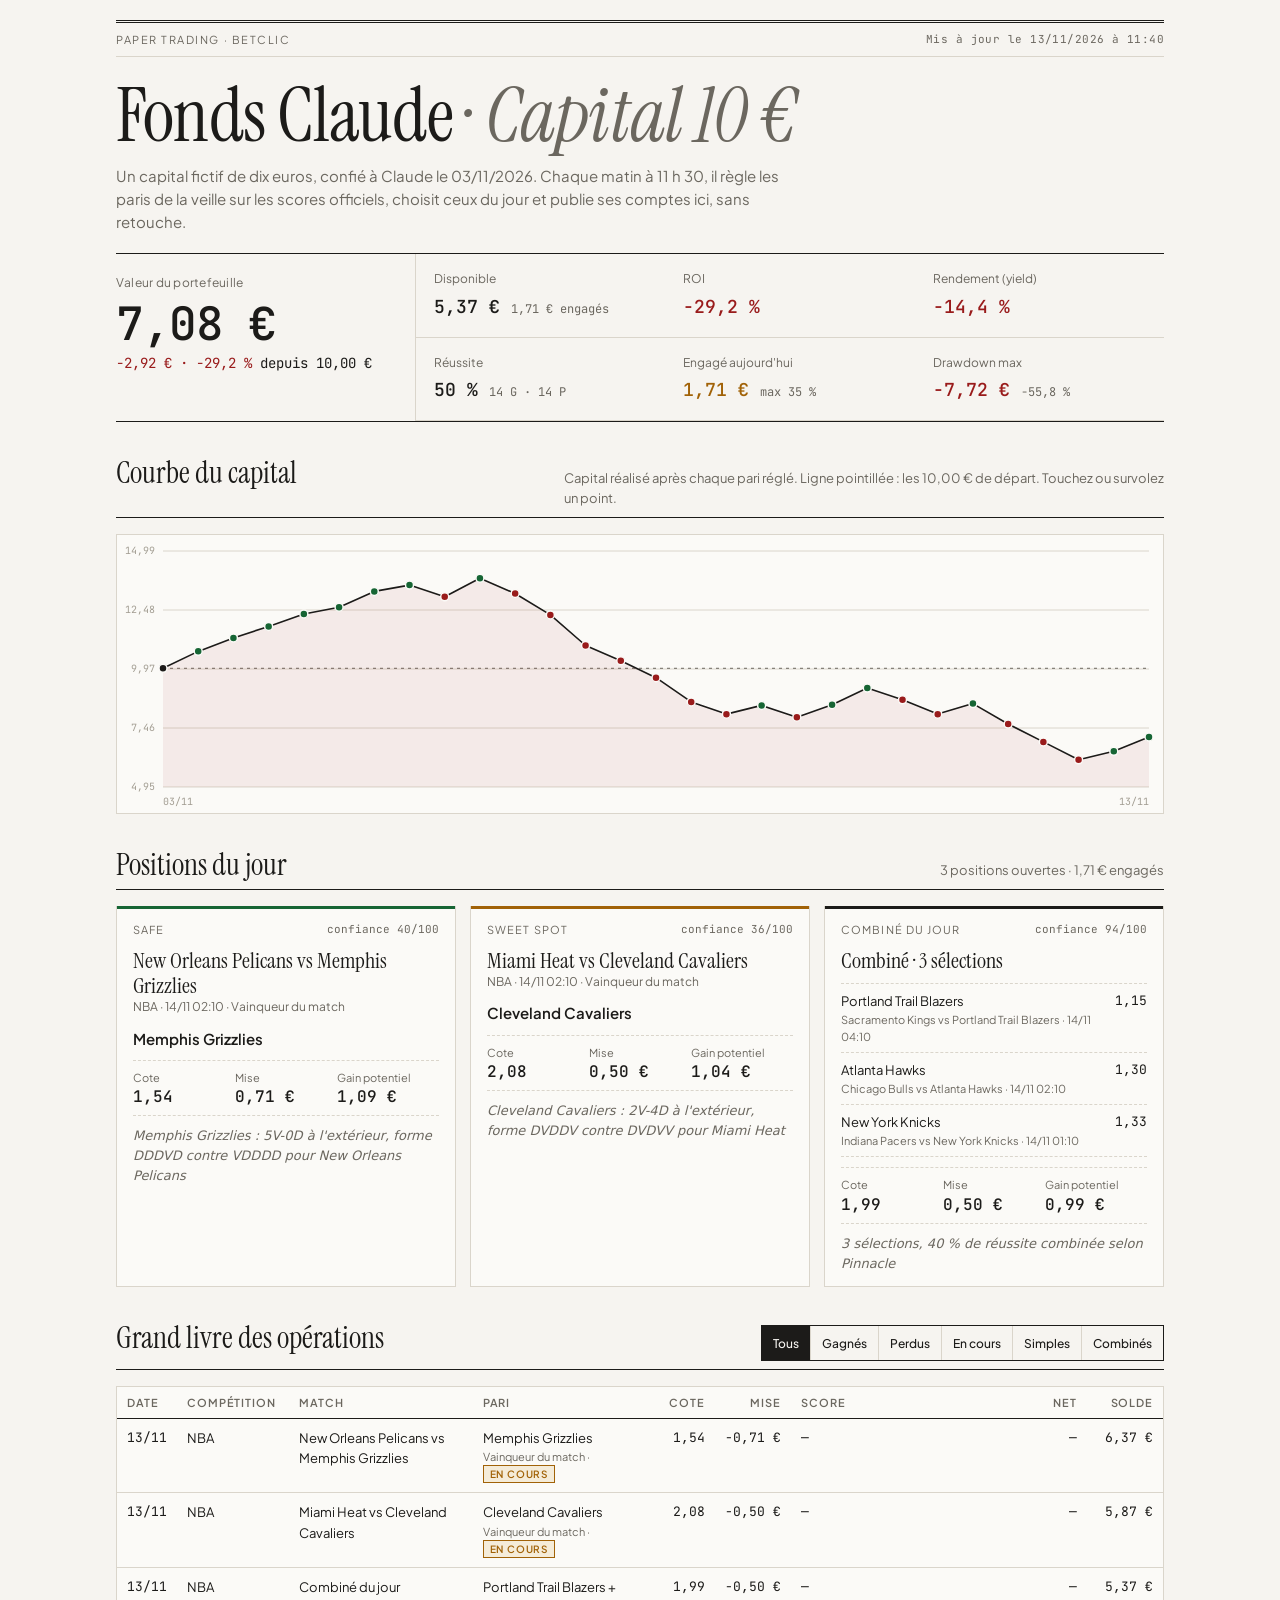
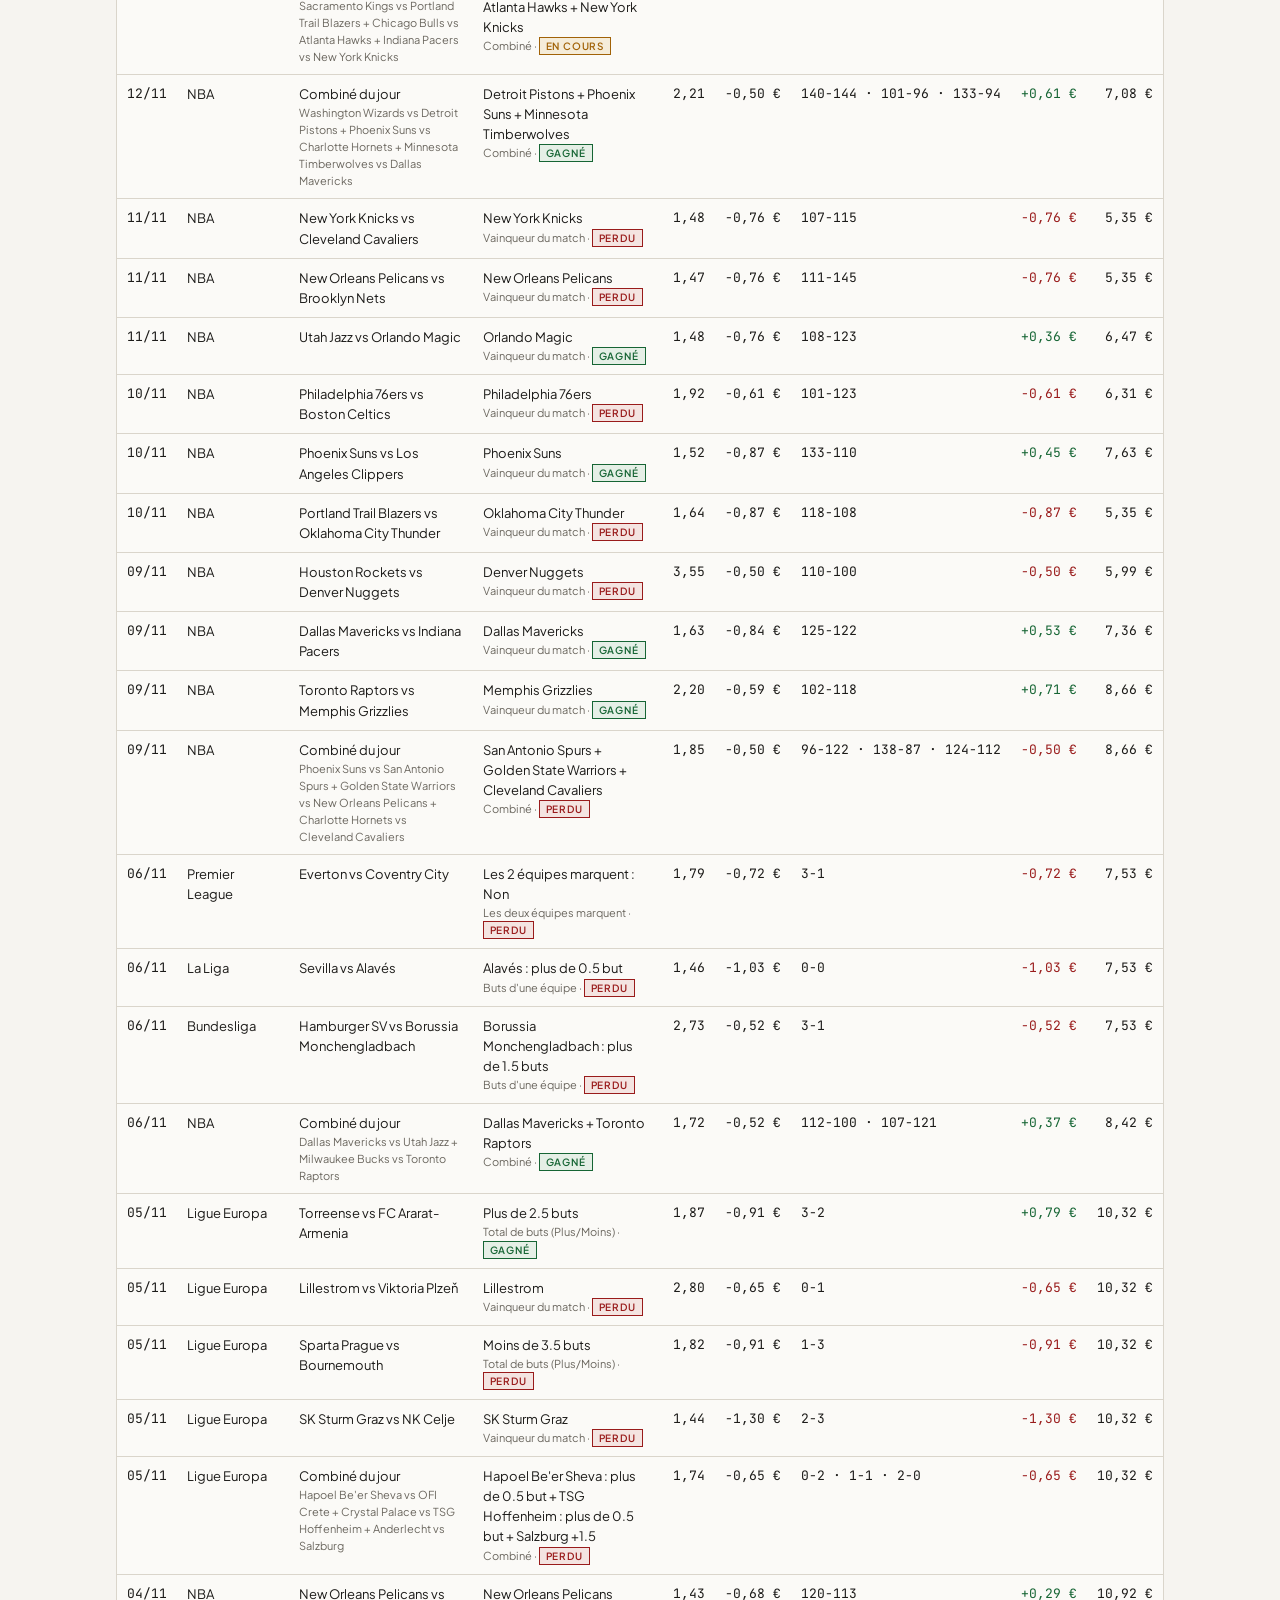
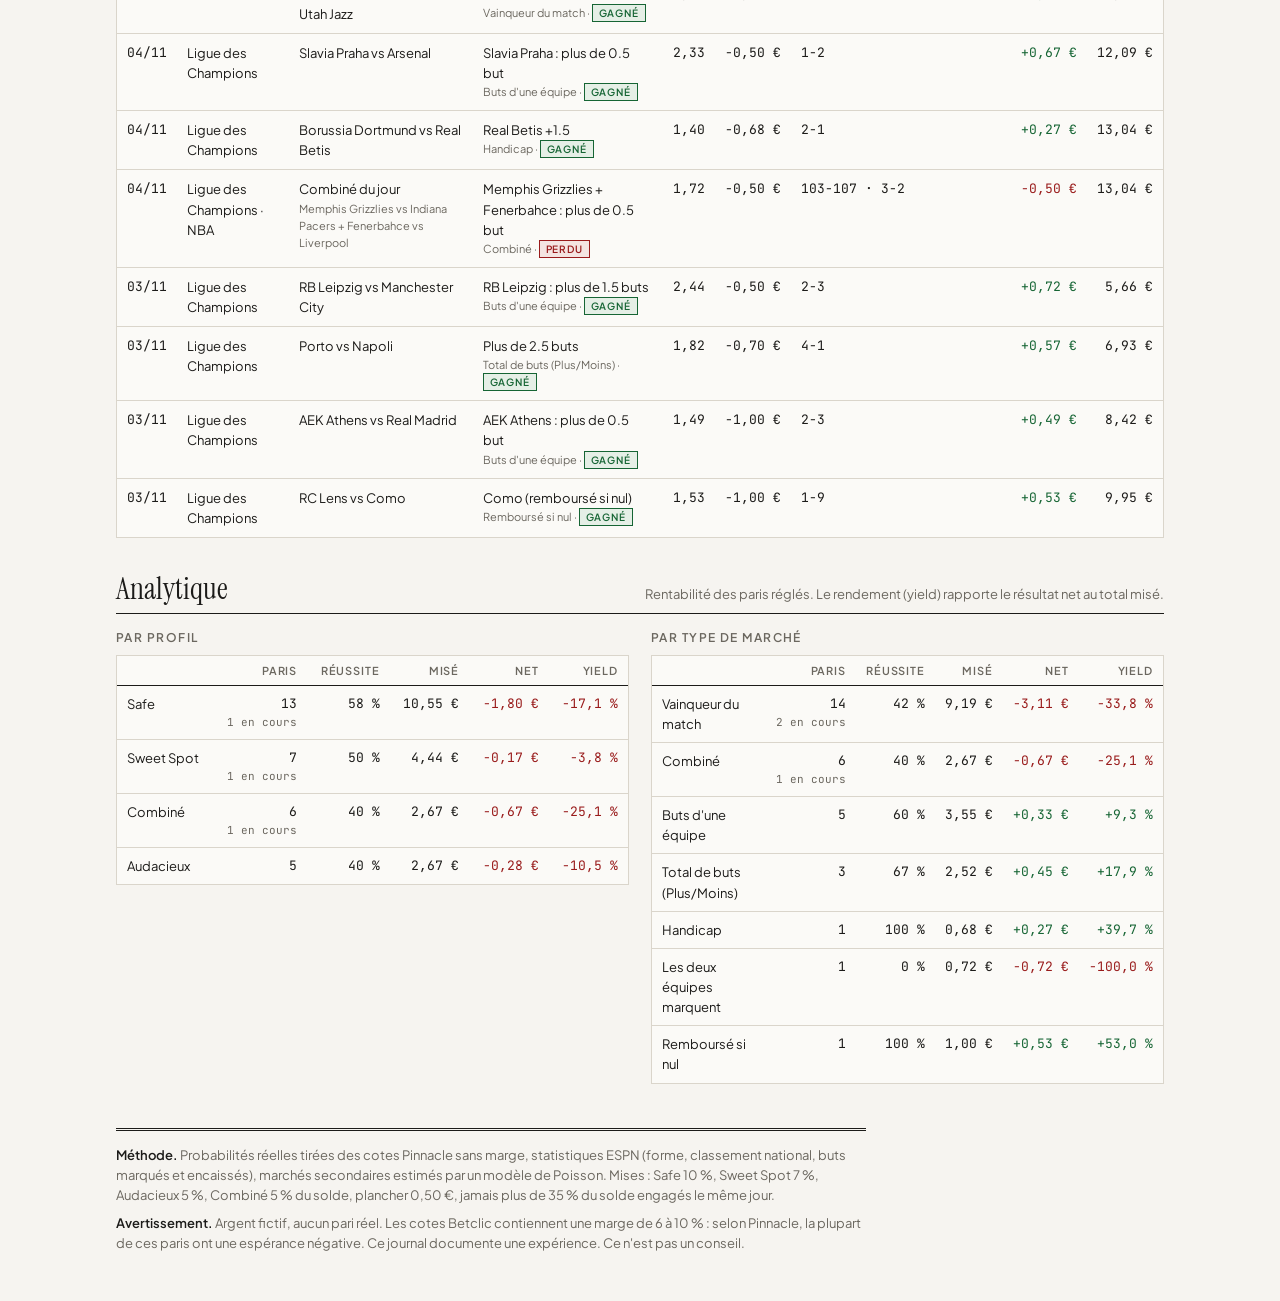
==== commit f5aff444: "update: bilan et paris du 13/11/2026" ====
--- a/docs/index.html
+++ b/docs/index.html
@@ -90,7 +90,7 @@
     <p><strong>Avertissement.</strong> Argent fictif, aucun pari réel. Les cotes Betclic contiennent une marge de 6 à 10 % : selon Pinnacle, la plupart de ces paris ont une espérance négative. Ce journal documente une expérience. Ce n'est pas un conseil.</p>
   </footer>
 </div>
-<script id="fund-data" type="application/json">{"generated_at": "12/11/2026 à 11:40", "today": "12/11/2026", "started": "03/11/2026", "site_url": "https://bourikerss.github.io/claude-betclic-fund/", "metrics": {"initial": 10.0, "equity": 6.47, "balance": 5.97, "exposure": 0.5, "profit": -3.53, "profit_pct": -0.353, "roi": -0.353, "yield": -0.17801311144730209, "winrate": 0.48148148148148145, "won": 13, "lost": 14, "void": 0, "pending": 1, "max_drawdown": 7.72, "max_drawdown_pct": 0.5582067968185105, "staked_today": 0.5, "daily_cap": 0.35}, "equity": [{"t": "03/11 20:49", "v": 10.0, "label": "Capital de départ", "status": null, "net": null, "score": null}, {"t": "05/11 11:30", "v": 10.72, "label": "RB Leipzig vs Manchester City · RB Leipzig : plus de 1.5 buts", "status": "GAGNE", "net": 0.72, "score": "2-3"}, {"t": "05/11 11:30", "v": 11.29, "label": "Porto vs Napoli · Plus de 2.5 buts", "status": "GAGNE", "net": 0.57, "score": "4-1"}, {"t": "05/11 11:30", "v": 11.78, "label": "AEK Athens vs Real Madrid · AEK Athens : plus de 0.5 but", "status": "GAGNE", "net": 0.49, "score": "2-3"}, {"t": "05/11 11:30", "v": 12.31, "label": "RC Lens vs Como · Como (remboursé si nul)", "status": "GAGNE", "net": 0.53, "score": "1-9"}, {"t": "05/11 11:30", "v": 12.6, "label": "New Orleans Pelicans vs Utah Jazz · New Orleans Pelicans", "status": "GAGNE", "net": 0.29, "score": "120-113"}, {"t": "05/11 11:30", "v": 13.27, "label": "Slavia Praha vs Arsenal · Slavia Praha : plus de 0.5 but", "status": "GAGNE", "net": 0.67, "score": "1-2"}, {"t": "05/11 11:30", "v": 13.54, "label": "Borussia Dortmund vs Real Betis · Real Betis +1.5", "status": "GAGNE", "net": 0.27, "score": "2-1"}, {"t": "05/11 11:30", "v": 13.04, "label": "Combiné du jour · 2 sélections", "status": "PERDU", "net": -0.5, "score": "103-107 · 3-2"}, {"t": "06/11 11:30", "v": 13.83, "label": "Torreense vs FC Ararat-Armenia · Plus de 2.5 buts", "status": "GAGNE", "net": 0.79, "score": "3-2"}, {"t": "06/11 11:30", "v": 13.18, "label": "Lillestrom vs Viktoria Plzeň · Lillestrom", "status": "PERDU", "net": -0.65, "score": "0-1"}, {"t": "06/11 11:30", "v": 12.27, "label": "Sparta Prague vs Bournemouth · Moins de 3.5 buts", "status": "PERDU", "net": -0.91, "score": "1-3"}, {"t": "06/11 11:30", "v": 10.97, "label": "SK Sturm Graz vs NK Celje · SK Sturm Graz", "status": "PERDU", "net": -1.3, "score": "2-3"}, {"t": "06/11 11:30", "v": 10.32, "label": "Combiné du jour · 3 sélections", "status": "PERDU", "net": -0.65, "score": "0-2 · 1-1 · 2-0"}, {"t": "07/11 11:32", "v": 9.6, "label": "Everton vs Coventry City · Les 2 équipes marquent : Non", "status": "PERDU", "net": -0.72, "score": "3-1"}, {"t": "07/11 11:32", "v": 8.57, "label": "Sevilla vs Alavés · Alavés : plus de 0.5 but", "status": "PERDU", "net": -1.03, "score": "0-0"}, {"t": "07/11 11:32", "v": 8.05, "label": "Hamburger SV vs Borussia Monchengladbach · Borussia Monchengladbach : plus de 1.5 buts", "status": "PERDU", "net": -0.52, "score": "3-1"}, {"t": "07/11 11:32", "v": 8.42, "label": "Combiné du jour · 2 sélections", "status": "GAGNE", "net": 0.37, "score": "112-100 · 107-121"}, {"t": "10/11 11:32", "v": 7.92, "label": "Houston Rockets vs Denver Nuggets · Denver Nuggets", "status": "PERDU", "net": -0.5, "score": "110-100"}, {"t": "10/11 11:32", "v": 8.45, "label": "Dallas Mavericks vs Indiana Pacers · Dallas Mavericks", "status": "GAGNE", "net": 0.53, "score": "125-122"}, {"t": "10/11 11:32", "v": 9.16, "label": "Toronto Raptors vs Memphis Grizzlies · Memphis Grizzlies", "status": "GAGNE", "net": 0.71, "score": "102-118"}, {"t": "10/11 11:32", "v": 8.66, "label": "Combiné du jour · 3 sélections", "status": "PERDU", "net": -0.5, "score": "96-122 · 138-87 · 124-112"}, {"t": "11/11 11:30", "v": 8.05, "label": "Philadelphia 76ers vs Boston Celtics · Philadelphia 76ers", "status": "PERDU", "net": -0.61, "score": "101-123"}, {"t": "11/11 11:30", "v": 8.5, "label": "Phoenix Suns vs Los Angeles Clippers · Phoenix Suns", "status": "GAGNE", "net": 0.45, "score": "133-110"}, {"t": "12/11 11:40", "v": 7.63, "label": "Portland Trail Blazers vs Oklahoma City Thunder · Oklahoma City Thunder", "status": "PERDU", "net": -0.87, "score": "118-108"}, {"t": "12/11 11:40", "v": 6.87, "label": "New York Knicks vs Cleveland Cavaliers · New York Knicks", "status": "PERDU", "net": -0.76, "score": "107-115"}, {"t": "12/11 11:40", "v": 6.11, "label": "New Orleans Pelicans vs Brooklyn Nets · New Orleans Pelicans", "status": "PERDU", "net": -0.76, "score": "111-145"}, {"t": "12/11 11:40", "v": 6.47, "label": "Utah Jazz vs Orlando Magic · Orlando Magic", "status": "GAGNE", "net": 0.36, "score": "108-123"}], "positions": [{"id": "combo_20261112", "kind": "COMBINE", "profile": "COMBINE", "profile_name": "Combiné", "placed": "12/11", "placed_day": "2026-11-12", "kickoff": "13/11 03:10", "competition": "NBA", "match": "Washington Wizards vs Detroit Pistons + Phoenix Suns vs Charlotte Hornets + Minnesota Timberwolves vs Dallas Mavericks", "market": "Combiné", "selection": "Detroit Pistons + Phoenix Suns + Minnesota Timberwolves", "odd": 2.21, "stake": 0.5, "potential": 1.1, "status": "EN_ATTENTE", "score": null, "net": null, "balance": 5.97, "confidence": 79, "headline": "3 sélections, 35 % de réussite combinée selon Pinnacle", "estimated": false, "legs": [{"match": "Washington Wizards vs Detroit Pistons", "competition": "NBA", "selection": "Detroit Pistons", "odd": 1.18, "kickoff": "13/11 01:10", "status": "EN_ATTENTE", "score": null}, {"match": "Phoenix Suns vs Charlotte Hornets", "competition": "NBA", "selection": "Phoenix Suns", "odd": 1.35, "kickoff": "13/11 03:10", "status": "EN_ATTENTE", "score": null}, {"match": "Minnesota Timberwolves vs Dallas Mavericks", "competition": "NBA", "selection": "Minnesota Timberwolves", "odd": 1.39, "kickoff": "13/11 02:10", "status": "EN_ATTENTE", "score": null}]}], "bets": [{"id": "combo_20261112", "kind": "COMBINE", "profile": "COMBINE", "profile_name": "Combiné", "placed": "12/11", "placed_day": "2026-11-12", "kickoff": "13/11 03:10", "competition": "NBA", "match": "Washington Wizards vs Detroit Pistons + Phoenix Suns vs Charlotte Hornets + Minnesota Timberwolves vs Dallas Mavericks", "market": "Combiné", "selection": "Detroit Pistons + Phoenix Suns + Minnesota Timberwolves", "odd": 2.21, "stake": 0.5, "potential": 1.1, "status": "EN_ATTENTE", "score": null, "net": null, "balance": 5.97, "confidence": 79, "headline": "3 sélections, 35 % de réussite combinée selon Pinnacle", "estimated": false, "legs": [{"match": "Washington Wizards vs Detroit Pistons", "competition": "NBA", "selection": "Detroit Pistons", "odd": 1.18, "kickoff": "13/11 01:10", "status": "EN_ATTENTE", "score": null}, {"match": "Phoenix Suns vs Charlotte Hornets", "competition": "NBA", "selection": "Phoenix Suns", "odd": 1.35, "kickoff": "13/11 03:10", "status": "EN_ATTENTE", "score": null}, {"match": "Minnesota Timberwolves vs Dallas Mavericks", "competition": "NBA", "selection": "Minnesota Timberwolves", "odd": 1.39, "kickoff": "13/11 02:10", "status": "EN_ATTENTE", "score": null}]}, {"id": "095441822e3b9b1b84bff9e482b9057a_h2h_new-york-knicks", "kind": "SIMPLE", "profile": "SAFE", "profile_name": "Safe", "placed": "11/11", "placed_day": "2026-11-11", "kickoff": "12/11 01:10", "competition": "NBA", "match": "New York Knicks vs Cleveland Cavaliers", "market": "Vainqueur du match", "selection": "New York Knicks", "odd": 1.48, "stake": 0.76, "potential": 1.12, "status": "PERDU", "score": "107-115", "net": -0.76, "balance": 5.35, "confidence": 41, "headline": "New York Knicks : 3V-2D à domicile, forme VDVVV contre DDVDD pour Cleveland Cavaliers", "estimated": false, "legs": [{"match": "New York Knicks vs Cleveland Cavaliers", "competition": "NBA", "selection": "New York Knicks", "odd": 1.48, "kickoff": "12/11 01:10", "status": "PERDU", "score": "107-115"}]}, {"id": "e6a37eea1dddcbd0384c81237e81f47f_h2h_new-orleans-pelicans", "kind": "SIMPLE", "profile": "SAFE", "profile_name": "Safe", "placed": "11/11", "placed_day": "2026-11-11", "kickoff": "12/11 02:10", "competition": "NBA", "match": "New Orleans Pelicans vs Brooklyn Nets", "market": "Vainqueur du match", "selection": "New Orleans Pelicans", "odd": 1.47, "stake": 0.76, "potential": 1.12, "status": "PERDU", "score": "111-145", "net": -0.76, "balance": 5.35, "confidence": 35, "headline": "New Orleans Pelicans : 3V-3D à domicile, forme VVDDD contre VDVDD pour Brooklyn Nets", "estimated": false, "legs": [{"match": "New Orleans Pelicans vs Brooklyn Nets", "competition": "NBA", "selection": "New Orleans Pelicans", "odd": 1.47, "kickoff": "12/11 02:10", "status": "PERDU", "score": "111-145"}]}, {"id": "423255883d0e6c5d1a94a533b90e935b_h2h_orlando-magic", "kind": "SIMPLE", "profile": "SAFE", "profile_name": "Safe", "placed": "11/11", "placed_day": "2026-11-11", "kickoff": "12/11 03:10", "competition": "NBA", "match": "Utah Jazz vs Orlando Magic", "market": "Vainqueur du match", "selection": "Orlando Magic", "odd": 1.48, "stake": 0.76, "potential": 1.12, "status": "GAGNE", "score": "108-123", "net": 0.36, "balance": 6.47, "confidence": 34, "headline": "Orlando Magic : 2V-3D à l'extérieur, forme VDDDD contre DDDDD pour Utah Jazz", "estimated": false, "legs": [{"match": "Utah Jazz vs Orlando Magic", "competition": "NBA", "selection": "Orlando Magic", "odd": 1.48, "kickoff": "12/11 03:10", "status": "GAGNE", "score": "108-123"}]}, {"id": "cfa503c66cd505776a910921875ef7dd_h2h_philadelphia-76ers", "kind": "SIMPLE", "profile": "SWEET_SPOT", "profile_name": "Sweet Spot", "placed": "10/11", "placed_day": "2026-11-10", "kickoff": "11/11 02:10", "competition": "NBA", "match": "Philadelphia 76ers vs Boston Celtics", "market": "Vainqueur du match", "selection": "Philadelphia 76ers", "odd": 1.92, "stake": 0.61, "potential": 1.17, "status": "PERDU", "score": "101-123", "net": -0.61, "balance": 6.31, "confidence": 47, "headline": "Philadelphia 76ers : 4V-1D à domicile, forme VVVDV contre VDVVV pour Boston Celtics", "estimated": false, "legs": [{"match": "Philadelphia 76ers vs Boston Celtics", "competition": "NBA", "selection": "Philadelphia 76ers", "odd": 1.92, "kickoff": "11/11 02:10", "status": "PERDU", "score": "101-123"}]}, {"id": "8178ff2ec61f604b61dfe6d7b8d71103_h2h_phoenix-suns", "kind": "SIMPLE", "profile": "SAFE", "profile_name": "Safe", "placed": "10/11", "placed_day": "2026-11-10", "kickoff": "11/11 03:10", "competition": "NBA", "match": "Phoenix Suns vs Los Angeles Clippers", "market": "Vainqueur du match", "selection": "Phoenix Suns", "odd": 1.52, "stake": 0.87, "potential": 1.32, "status": "GAGNE", "score": "133-110", "net": 0.45, "balance": 7.63, "confidence": 31, "headline": "Phoenix Suns : 3V-2D à domicile, forme DDDVV contre DDDDV pour Los Angeles Clippers", "estimated": false, "legs": [{"match": "Phoenix Suns vs Los Angeles Clippers", "competition": "NBA", "selection": "Phoenix Suns", "odd": 1.52, "kickoff": "11/11 03:10", "status": "GAGNE", "score": "133-110"}]}, {"id": "f5477c781c94e09e85374bbf9149c0f1_h2h_oklahoma-city-thunder", "kind": "SIMPLE", "profile": "SAFE", "profile_name": "Safe", "placed": "10/11", "placed_day": "2026-11-10", "kickoff": "11/11 05:10", "competition": "NBA", "match": "Portland Trail Blazers vs Oklahoma City Thunder", "market": "Vainqueur du match", "selection": "Oklahoma City Thunder", "odd": 1.64, "stake": 0.87, "potential": 1.43, "status": "PERDU", "score": "118-108", "net": -0.87, "balance": 5.35, "confidence": 28, "headline": "Oklahoma City Thunder : 3V-2D à l'extérieur, forme DVVVV contre VVVDD pour Portland Trail Blazers", "estimated": false, "legs": [{"match": "Portland Trail Blazers vs Oklahoma City Thunder", "competition": "NBA", "selection": "Oklahoma City Thunder", "odd": 1.64, "kickoff": "11/11 05:10", "status": "PERDU", "score": "118-108"}]}, {"id": "dc61de43b5db9de357f48f44c8022494_h2h_denver-nuggets", "kind": "SIMPLE", "profile": "AUDACIEUX", "profile_name": "Audacieux", "placed": "09/11", "placed_day": "2026-11-09", "kickoff": "10/11 02:40", "competition": "NBA", "match": "Houston Rockets vs Denver Nuggets", "market": "Vainqueur du match", "selection": "Denver Nuggets", "odd": 3.55, "stake": 0.5, "potential": 1.77, "status": "PERDU", "score": "110-100", "net": -0.5, "balance": 5.99, "confidence": 27, "headline": "Denver Nuggets : 3V-1D à l'extérieur, forme VVDVV contre DVVDD pour Houston Rockets", "estimated": false, "legs": [{"match": "Houston Rockets vs Denver Nuggets", "competition": "NBA", "selection": "Denver Nuggets", "odd": 3.55, "kickoff": "10/11 02:40", "status": "PERDU", "score": "110-100"}]}, {"id": "9866fa22adc8509d487522ef4cf0fc24_h2h_dallas-mavericks", "kind": "SIMPLE", "profile": "SAFE", "profile_name": "Safe", "placed": "09/11", "placed_day": "2026-11-09", "kickoff": "10/11 02:10", "competition": "NBA", "match": "Dallas Mavericks vs Indiana Pacers", "market": "Vainqueur du match", "selection": "Dallas Mavericks", "odd": 1.63, "stake": 0.84, "potential": 1.37, "status": "GAGNE", "score": "125-122", "net": 0.53, "balance": 7.36, "confidence": 27, "headline": "Dallas Mavericks : 4V-2D à domicile, forme VDDVV contre DDDVD pour Indiana Pacers", "estimated": false, "legs": [{"match": "Dallas Mavericks vs Indiana Pacers", "competition": "NBA", "selection": "Dallas Mavericks", "odd": 1.63, "kickoff": "10/11 02:10", "status": "GAGNE", "score": "125-122"}]}, {"id": "56efae2815b3a18850f07a3781d652a2_h2h_memphis-grizzlies", "kind": "SIMPLE", "profile": "SWEET_SPOT", "profile_name": "Sweet Spot", "placed": "09/11", "placed_day": "2026-11-09", "kickoff": "10/11 01:40", "competition": "NBA", "match": "Toronto Raptors vs Memphis Grizzlies", "market": "Vainqueur du match", "selection": "Memphis Grizzlies", "odd": 2.2, "stake": 0.59, "potential": 1.3, "status": "GAGNE", "score": "102-118", "net": 0.71, "balance": 8.66, "confidence": 26, "headline": "Memphis Grizzlies : 4V-0D à l'extérieur, forme VVDDD contre DDVDV pour Toronto Raptors", "estimated": false, "legs": [{"match": "Toronto Raptors vs Memphis Grizzlies", "competition": "NBA", "selection": "Memphis Grizzlies", "odd": 2.2, "kickoff": "10/11 01:40", "status": "GAGNE", "score": "102-118"}]}, {"id": "combo_20261109", "kind": "COMBINE", "profile": "COMBINE", "profile_name": "Combiné", "placed": "09/11", "placed_day": "2026-11-09", "kickoff": "10/11 04:10", "competition": "NBA", "match": "Phoenix Suns vs San Antonio Spurs + Golden State Warriors vs New Orleans Pelicans + Charlotte Hornets vs Cleveland Cavaliers", "market": "Combiné", "selection": "San Antonio Spurs + Golden State Warriors + Cleveland Cavaliers", "odd": 1.85, "stake": 0.5, "potential": 0.93, "status": "PERDU", "score": "96-122 · 138-87 · 124-112", "net": -0.5, "balance": 8.66, "confidence": 87, "headline": "3 sélections, 45 % de réussite combinée selon Pinnacle", "estimated": false, "legs": [{"match": "Phoenix Suns vs San Antonio Spurs", "competition": "NBA", "selection": "San Antonio Spurs", "odd": 1.23, "kickoff": "10/11 03:10", "status": "GAGNE", "score": "96-122"}, {"match": "Golden State Warriors vs New Orleans Pelicans", "competition": "NBA", "selection": "Golden State Warriors", "odd": 1.22, "kickoff": "10/11 04:10", "status": "GAGNE", "score": "138-87"}, {"match": "Charlotte Hornets vs Cleveland Cavaliers", "competition": "NBA", "selection": "Cleveland Cavaliers", "odd": 1.23, "kickoff": "10/11 01:10", "status": "PERDU", "score": "124-112"}]}, {"id": "586bec023ee8ac2f0645d963bd2c9d25_btts_no", "kind": "SIMPLE", "profile": "SWEET_SPOT", "profile_name": "Sweet Spot", "placed": "06/11", "placed_day": "2026-11-06", "kickoff": "06/11 21:00", "competition": "Premier League", "match": "Everton vs Coventry City", "market": "Les deux équipes marquent", "selection": "Les 2 équipes marquent : Non", "odd": 1.79, "stake": 0.72, "potential": 1.29, "status": "PERDU", "score": "3-1", "net": -0.72, "balance": 7.53, "confidence": 46, "headline": "Everton n'a encaissé que dans 5/9 matchs", "estimated": true, "legs": [{"match": "Everton vs Coventry City", "competition": "Premier League", "selection": "Les 2 équipes marquent : Non", "odd": 1.79, "kickoff": "06/11 21:00", "status": "PERDU", "score": "3-1"}]}, {"id": "9dd0014685fd62d9b2890d7c33a8c9ab_team_totals_alaves-over_+0.5", "kind": "SIMPLE", "profile": "SAFE", "profile_name": "Safe", "placed": "06/11", "placed_day": "2026-11-06", "kickoff": "06/11 21:00", "competition": "La Liga", "match": "Sevilla vs Alavés", "market": "Buts d'une équipe", "selection": "Alavés : plus de 0.5 but", "odd": 1.46, "stake": 1.03, "potential": 1.5, "status": "PERDU", "score": "0-0", "net": -1.03, "balance": 7.53, "confidence": 45, "headline": "Alavés marque 1,1 buts/match, Sevilla en encaisse 2,1", "estimated": true, "legs": [{"match": "Sevilla vs Alavés", "competition": "La Liga", "selection": "Alavés : plus de 0.5 but", "odd": 1.46, "kickoff": "06/11 21:00", "status": "PERDU", "score": "0-0"}]}, {"id": "295076c39e49863cb54db085ac3cd340_team_totals_borussia-monchengladbach-over_+1.5", "kind": "SIMPLE", "profile": "AUDACIEUX", "profile_name": "Audacieux", "placed": "06/11", "placed_day": "2026-11-06", "kickoff": "06/11 20:30", "competition": "Bundesliga", "match": "Hamburger SV vs Borussia Monchengladbach", "market": "Buts d'une équipe", "selection": "Borussia Monchengladbach : plus de 1.5 buts", "odd": 2.73, "stake": 0.52, "potential": 1.42, "status": "PERDU", "score": "3-1", "net": -0.52, "balance": 7.53, "confidence": 38, "headline": "Borussia Monchengladbach marque 1,5 buts/match, Hamburger SV en encaisse 2,0", "estimated": true, "legs": [{"match": "Hamburger SV vs Borussia Monchengladbach", "competition": "Bundesliga", "selection": "Borussia Monchengladbach : plus de 1.5 buts", "odd": 2.73, "kickoff": "06/11 20:30", "status": "PERDU", "score": "3-1"}]}, {"id": "combo_20261106", "kind": "COMBINE", "profile": "COMBINE", "profile_name": "Combiné", "placed": "06/11", "placed_day": "2026-11-06", "kickoff": "07/11 02:10", "competition": "NBA", "match": "Dallas Mavericks vs Utah Jazz + Milwaukee Bucks vs Toronto Raptors", "market": "Combiné", "selection": "Dallas Mavericks + Toronto Raptors", "odd": 1.72, "stake": 0.52, "potential": 0.89, "status": "GAGNE", "score": "112-100 · 107-121", "net": 0.37, "balance": 8.42, "confidence": 87, "headline": "2 sélections, 49 % de réussite combinée selon Pinnacle", "estimated": false, "legs": [{"match": "Dallas Mavericks vs Utah Jazz", "competition": "NBA", "selection": "Dallas Mavericks", "odd": 1.3, "kickoff": "07/11 02:10", "status": "GAGNE", "score": "112-100"}, {"match": "Milwaukee Bucks vs Toronto Raptors", "competition": "NBA", "selection": "Toronto Raptors", "odd": 1.32, "kickoff": "07/11 02:10", "status": "GAGNE", "score": "107-121"}]}, {"id": "402e102fa845ed84ab7e59b3b17f8c29_totals_over_+2.5", "kind": "SIMPLE", "profile": "SWEET_SPOT", "profile_name": "Sweet Spot", "placed": "05/11", "placed_day": "2026-11-05", "kickoff": "05/11 21:00", "competition": "Ligue Europa", "match": "Torreense vs FC Ararat-Armenia", "market": "Total de buts (Plus/Moins)", "selection": "Plus de 2.5 buts", "odd": 1.87, "stake": 0.91, "potential": 1.7, "status": "GAGNE", "score": "3-2", "net": 0.79, "balance": 10.32, "confidence": 49, "headline": "4,0 buts attendus : Torreense 1,3 marqués/2,3 encaissés, FC Ararat-Armenia 0,7/3,7 par match", "estimated": true, "legs": [{"match": "Torreense vs FC Ararat-Armenia", "competition": "Ligue Europa", "selection": "Plus de 2.5 buts", "odd": 1.87, "kickoff": "05/11 21:00", "status": "GAGNE", "score": "3-2"}]}, {"id": "c50815d0a3cbc7dfe6b9f3a737ce4836_h2h_lillestrom", "kind": "SIMPLE", "profile": "AUDACIEUX", "profile_name": "Audacieux", "placed": "05/11", "placed_day": "2026-11-05", "kickoff": "05/11 18:45", "competition": "Ligue Europa", "match": "Lillestrom vs Viktoria Plzeň", "market": "Vainqueur du match", "selection": "Lillestrom", "odd": 2.8, "stake": 0.65, "potential": 1.82, "status": "PERDU", "score": "0-1", "net": -0.65, "balance": 10.32, "confidence": 46, "headline": "Lillestrom : 6V-1N-7D à domicile, forme NVDVV contre DDD pour Viktoria Plzeň", "estimated": false, "legs": [{"match": "Lillestrom vs Viktoria Plzeň", "competition": "Ligue Europa", "selection": "Lillestrom", "odd": 2.8, "kickoff": "05/11 18:45", "status": "PERDU", "score": "0-1"}]}, {"id": "d437cbfcee6b57ec58d464e6b459c56e_totals_under_+3.5", "kind": "SIMPLE", "profile": "SWEET_SPOT", "profile_name": "Sweet Spot", "placed": "05/11", "placed_day": "2026-11-05", "kickoff": "05/11 18:45", "competition": "Ligue Europa", "match": "Sparta Prague vs Bournemouth", "market": "Total de buts (Plus/Moins)", "selection": "Moins de 3.5 buts", "odd": 1.82, "stake": 0.91, "potential": 1.66, "status": "PERDU", "score": "1-3", "net": -0.91, "balance": 10.32, "confidence": 46, "headline": "2,8 buts attendus : Sparta Prague 1,7 marqués/1,0 encaissés, Bournemouth 2,1/0,7 par match", "estimated": true, "legs": [{"match": "Sparta Prague vs Bournemouth", "competition": "Ligue Europa", "selection": "Moins de 3.5 buts", "odd": 1.82, "kickoff": "05/11 18:45", "status": "PERDU", "score": "1-3"}]}, {"id": "84b68e09ecbe93fdbce759cd822322a2_h2h_sk-sturm-graz", "kind": "SIMPLE", "profile": "SAFE", "profile_name": "Safe", "placed": "05/11", "placed_day": "2026-11-05", "kickoff": "05/11 21:00", "competition": "Ligue Europa", "match": "SK Sturm Graz vs NK Celje", "market": "Vainqueur du match", "selection": "SK Sturm Graz", "odd": 1.44, "stake": 1.3, "potential": 1.87, "status": "PERDU", "score": "2-3", "net": -1.3, "balance": 10.32, "confidence": 45, "headline": "SK Sturm Graz : 4V-3N-0D à domicile, forme DVVNN contre DDN pour NK Celje", "estimated": false, "legs": [{"match": "SK Sturm Graz vs NK Celje", "competition": "Ligue Europa", "selection": "SK Sturm Graz", "odd": 1.44, "kickoff": "05/11 21:00", "status": "PERDU", "score": "2-3"}]}, {"id": "combo_20261105", "kind": "COMBINE", "profile": "COMBINE", "profile_name": "Combiné", "placed": "05/11", "placed_day": "2026-11-05", "kickoff": "05/11 21:00", "competition": "Ligue Europa", "match": "Hapoel Be'er Sheva vs OFI Crete + Crystal Palace vs TSG Hoffenheim + Anderlecht vs Salzburg", "market": "Combiné", "selection": "Hapoel Be'er Sheva : plus de 0.5 but + TSG Hoffenheim : plus de 0.5 but + Salzburg +1.5", "odd": 1.74, "stake": 0.65, "potential": 1.13, "status": "PERDU", "score": "0-2 · 1-1 · 2-0", "net": -0.65, "balance": 10.32, "confidence": 100, "headline": "3 sélections, 43 % de réussite combinée selon Pinnacle", "estimated": true, "legs": [{"match": "Hapoel Be'er Sheva vs OFI Crete", "competition": "Ligue Europa", "selection": "Hapoel Be'er Sheva : plus de 0.5 but", "odd": 1.16, "kickoff": "05/11 21:00", "status": "PERDU", "score": "0-2"}, {"match": "Crystal Palace vs TSG Hoffenheim", "competition": "Ligue Europa", "selection": "TSG Hoffenheim : plus de 0.5 but", "odd": 1.17, "kickoff": "05/11 18:45", "status": "GAGNE", "score": "1-1"}, {"match": "Anderlecht vs Salzburg", "competition": "Ligue Europa", "selection": "Salzburg +1.5", "odd": 1.28, "kickoff": "05/11 18:45", "status": "PERDU", "score": "2-0"}]}, {"id": "0b5966b7b96eb844618eea8f215a0c71_h2h_new-orleans-pelicans", "kind": "SIMPLE", "profile": "SAFE", "profile_name": "Safe", "placed": "04/11", "placed_day": "2026-11-04", "kickoff": "05/11 02:10", "competition": "NBA", "match": "New Orleans Pelicans vs Utah Jazz", "market": "Vainqueur du match", "selection": "New Orleans Pelicans", "odd": 1.43, "stake": 0.68, "potential": 0.97, "status": "GAGNE", "score": "120-113", "net": 0.29, "balance": 10.92, "confidence": 57, "headline": "New Orleans Pelicans : 2V-2D à domicile, forme DDVVV contre DDDDD pour Utah Jazz", "estimated": false, "legs": [{"match": "New Orleans Pelicans vs Utah Jazz", "competition": "NBA", "selection": "New Orleans Pelicans", "odd": 1.43, "kickoff": "05/11 02:10", "status": "GAGNE", "score": "120-113"}]}, {"id": "a5910ae3b314876faea7f5c03b8aeaad_team_totals_slavia-praha-over_+0.5", "kind": "SIMPLE", "profile": "AUDACIEUX", "profile_name": "Audacieux", "placed": "04/11", "placed_day": "2026-11-04", "kickoff": "04/11 21:00", "competition": "Ligue des Champions", "match": "Slavia Praha vs Arsenal", "market": "Buts d'une équipe", "selection": "Slavia Praha : plus de 0.5 but", "odd": 2.33, "stake": 0.5, "potential": 1.17, "status": "GAGNE", "score": "1-2", "net": 0.67, "balance": 12.09, "confidence": 56, "headline": "Slavia Praha marque 1,3 buts/match, Arsenal en encaisse 0,5", "estimated": true, "legs": [{"match": "Slavia Praha vs Arsenal", "competition": "Ligue des Champions", "selection": "Slavia Praha : plus de 0.5 but", "odd": 2.33, "kickoff": "04/11 21:00", "status": "GAGNE", "score": "1-2"}]}, {"id": "6d386ed81fabf67aa19fbd442c0d8c60_spreads_real-betis_+1.5", "kind": "SIMPLE", "profile": "SAFE", "profile_name": "Safe", "placed": "04/11", "placed_day": "2026-11-04", "kickoff": "04/11 21:00", "competition": "Ligue des Champions", "match": "Borussia Dortmund vs Real Betis", "market": "Handicap", "selection": "Real Betis +1.5", "odd": 1.4, "stake": 0.68, "potential": 0.95, "status": "GAGNE", "score": "2-1", "net": 0.27, "balance": 13.04, "confidence": 50, "headline": "Différence par match : Real Betis +0,4, Borussia Dortmund +0,8", "estimated": true, "legs": [{"match": "Borussia Dortmund vs Real Betis", "competition": "Ligue des Champions", "selection": "Real Betis +1.5", "odd": 1.4, "kickoff": "04/11 21:00", "status": "GAGNE", "score": "2-1"}]}, {"id": "combo_20261104", "kind": "COMBINE", "profile": "COMBINE", "profile_name": "Combiné", "placed": "04/11", "placed_day": "2026-11-04", "kickoff": "05/11 02:10", "competition": "Ligue des Champions · NBA", "match": "Memphis Grizzlies vs Indiana Pacers + Fenerbahce vs Liverpool", "market": "Combiné", "selection": "Memphis Grizzlies + Fenerbahce : plus de 0.5 but", "odd": 1.72, "stake": 0.5, "potential": 0.86, "status": "PERDU", "score": "103-107 · 3-2", "net": -0.5, "balance": 13.04, "confidence": 100, "headline": "2 sélections, 48 % de réussite combinée selon Pinnacle", "estimated": true, "legs": [{"match": "Memphis Grizzlies vs Indiana Pacers", "competition": "NBA", "selection": "Memphis Grizzlies", "odd": 1.31, "kickoff": "05/11 02:10", "status": "PERDU", "score": "103-107"}, {"match": "Fenerbahce vs Liverpool", "competition": "Ligue des Champions", "selection": "Fenerbahce : plus de 0.5 but", "odd": 1.31, "kickoff": "04/11 18:45", "status": "GAGNE", "score": "3-2"}]}, {"id": "df7d2d81b9e2f3f11c6aeddaee6b7085_team_totals_rb-leipzig-over_+1.5", "kind": "SIMPLE", "profile": "AUDACIEUX", "profile_name": "Audacieux", "placed": "03/11", "placed_day": "2026-11-03", "kickoff": "04/11 21:00", "competition": "Ligue des Champions", "match": "RB Leipzig vs Manchester City", "market": "Buts d'une équipe", "selection": "RB Leipzig : plus de 1.5 buts", "odd": 2.44, "stake": 0.5, "potential": 1.22, "status": "GAGNE", "score": "2-3", "net": 0.72, "balance": 5.66, "confidence": 48, "headline": "RB Leipzig marque 2,1 buts/match, Manchester City en encaisse 1,6", "estimated": true, "legs": [{"match": "RB Leipzig vs Manchester City", "competition": "Ligue des Champions", "selection": "RB Leipzig : plus de 1.5 buts", "odd": 2.44, "kickoff": "04/11 21:00", "status": "GAGNE", "score": "2-3"}]}, {"id": "ba82ee37f64a66a30d85f8b90082ec2f_totals_over_+2.5", "kind": "SIMPLE", "profile": "SWEET_SPOT", "profile_name": "Sweet Spot", "placed": "03/11", "placed_day": "2026-11-03", "kickoff": "04/11 21:00", "competition": "Ligue des Champions", "match": "Porto vs Napoli", "market": "Total de buts (Plus/Moins)", "selection": "Plus de 2.5 buts", "odd": 1.82, "stake": 0.7, "potential": 1.27, "status": "GAGNE", "score": "4-1", "net": 0.57, "balance": 6.93, "confidence": 47, "headline": "3,2 buts attendus : Porto 2,0 marqués/0,9 encaissés, Napoli 1,9/1,7 par match", "estimated": true, "legs": [{"match": "Porto vs Napoli", "competition": "Ligue des Champions", "selection": "Plus de 2.5 buts", "odd": 1.82, "kickoff": "04/11 21:00", "status": "GAGNE", "score": "4-1"}]}, {"id": "f43ef699c987e112e115f7035114854e_team_totals_aek-athens-over_+0.5", "kind": "SIMPLE", "profile": "SAFE", "profile_name": "Safe", "placed": "03/11", "placed_day": "2026-11-03", "kickoff": "04/11 18:45", "competition": "Ligue des Champions", "match": "AEK Athens vs Real Madrid", "market": "Buts d'une équipe", "selection": "AEK Athens : plus de 0.5 but", "odd": 1.49, "stake": 1.0, "potential": 1.49, "status": "GAGNE", "score": "2-3", "net": 0.49, "balance": 8.42, "confidence": 40, "headline": "AEK Athens marque 2,1 buts/match, Real Madrid en encaisse 1,1", "estimated": true, "legs": [{"match": "AEK Athens vs Real Madrid", "competition": "Ligue des Champions", "selection": "AEK Athens : plus de 0.5 but", "odd": 1.49, "kickoff": "04/11 18:45", "status": "GAGNE", "score": "2-3"}]}, {"id": "013cecbf40f5b4530342632a80f35b00_dnb_como", "kind": "SIMPLE", "profile": "SAFE", "profile_name": "Safe", "placed": "03/11", "placed_day": "2026-11-03", "kickoff": "04/11 21:00", "competition": "Ligue des Champions", "match": "RC Lens vs Como", "market": "Remboursé si nul", "selection": "Como (remboursé si nul)", "odd": 1.53, "stake": 1.0, "potential": 1.53, "status": "GAGNE", "score": "1-9", "net": 0.53, "balance": 9.95, "confidence": 32, "headline": "Como : 4V-1N-2D à l'extérieur, forme VVVVV contre DVDVD pour RC Lens", "estimated": true, "legs": [{"match": "RC Lens vs Como", "competition": "Ligue des Champions", "selection": "Como (remboursé si nul)", "odd": 1.53, "kickoff": "04/11 21:00", "status": "GAGNE", "score": "1-9"}]}], "analytics": {"by_profile": [{"name": "Safe", "count": 12, "settled": 12, "won": 7, "lost": 5, "winrate": 0.5833333333333334, "staked": 10.55, "net": -1.8, "yield": -0.17061611374407581}, {"name": "Sweet Spot", "count": 6, "settled": 6, "won": 3, "lost": 3, "winrate": 0.5, "staked": 4.44, "net": -0.17, "yield": -0.038288288288288286}, {"name": "Audacieux", "count": 5, "settled": 5, "won": 2, "lost": 3, "winrate": 0.4, "staked": 2.67, "net": -0.28, "yield": -0.10486891385767791}, {"name": "Combiné", "count": 5, "settled": 4, "won": 1, "lost": 3, "winrate": 0.25, "staked": 2.17, "net": -1.28, "yield": -0.5898617511520737}], "by_market": [{"name": "Vainqueur du match", "count": 12, "settled": 12, "won": 5, "lost": 7, "winrate": 0.4166666666666667, "staked": 9.19, "net": -3.11, "yield": -0.338411316648531}, {"name": "Buts d'une équipe", "count": 5, "settled": 5, "won": 3, "lost": 2, "winrate": 0.6, "staked": 3.55, "net": 0.33, "yield": 0.09295774647887325}, {"name": "Combiné", "count": 5, "settled": 4, "won": 1, "lost": 3, "winrate": 0.25, "staked": 2.17, "net": -1.28, "yield": -0.5898617511520737}, {"name": "Total de buts (Plus/Moins)", "count": 3, "settled": 3, "won": 2, "lost": 1, "winrate": 0.6666666666666666, "staked": 2.52, "net": 0.45, "yield": 0.17857142857142858}, {"name": "Handicap", "count": 1, "settled": 1, "won": 1, "lost": 0, "winrate": 1.0, "staked": 0.68, "net": 0.27, "yield": 0.39705882352941174}, {"name": "Les deux équipes marquent", "count": 1, "settled": 1, "won": 0, "lost": 1, "winrate": 0.0, "staked": 0.72, "net": -0.72, "yield": -1.0}, {"name": "Remboursé si nul", "count": 1, "settled": 1, "won": 1, "lost": 0, "winrate": 1.0, "staked": 1.0, "net": 0.53, "yield": 0.53}]}, "rules": {"stake_pct": {"Safe": 0.1, "Sweet Spot": 0.07, "Audacieux": 0.05, "Combiné": 0.05}, "stake_min": 0.5, "daily_cap": 0.35}}</script>
+<script id="fund-data" type="application/json">{"generated_at": "13/11/2026 à 11:40", "today": "13/11/2026", "started": "03/11/2026", "site_url": "https://bourikerss.github.io/claude-betclic-fund/", "metrics": {"initial": 10.0, "equity": 7.08, "balance": 5.37, "exposure": 1.71, "profit": -2.92, "profit_pct": -0.292, "roi": -0.292, "yield": -0.14363010329562223, "winrate": 0.5, "won": 14, "lost": 14, "void": 0, "pending": 3, "max_drawdown": 7.72, "max_drawdown_pct": 0.5582067968185105, "staked_today": 1.71, "daily_cap": 0.35}, "equity": [{"t": "03/11 20:49", "v": 10.0, "label": "Capital de départ", "status": null, "net": null, "score": null}, {"t": "05/11 11:30", "v": 10.72, "label": "RB Leipzig vs Manchester City · RB Leipzig : plus de 1.5 buts", "status": "GAGNE", "net": 0.72, "score": "2-3"}, {"t": "05/11 11:30", "v": 11.29, "label": "Porto vs Napoli · Plus de 2.5 buts", "status": "GAGNE", "net": 0.57, "score": "4-1"}, {"t": "05/11 11:30", "v": 11.78, "label": "AEK Athens vs Real Madrid · AEK Athens : plus de 0.5 but", "status": "GAGNE", "net": 0.49, "score": "2-3"}, {"t": "05/11 11:30", "v": 12.31, "label": "RC Lens vs Como · Como (remboursé si nul)", "status": "GAGNE", "net": 0.53, "score": "1-9"}, {"t": "05/11 11:30", "v": 12.6, "label": "New Orleans Pelicans vs Utah Jazz · New Orleans Pelicans", "status": "GAGNE", "net": 0.29, "score": "120-113"}, {"t": "05/11 11:30", "v": 13.27, "label": "Slavia Praha vs Arsenal · Slavia Praha : plus de 0.5 but", "status": "GAGNE", "net": 0.67, "score": "1-2"}, {"t": "05/11 11:30", "v": 13.54, "label": "Borussia Dortmund vs Real Betis · Real Betis +1.5", "status": "GAGNE", "net": 0.27, "score": "2-1"}, {"t": "05/11 11:30", "v": 13.04, "label": "Combiné du jour · 2 sélections", "status": "PERDU", "net": -0.5, "score": "103-107 · 3-2"}, {"t": "06/11 11:30", "v": 13.83, "label": "Torreense vs FC Ararat-Armenia · Plus de 2.5 buts", "status": "GAGNE", "net": 0.79, "score": "3-2"}, {"t": "06/11 11:30", "v": 13.18, "label": "Lillestrom vs Viktoria Plzeň · Lillestrom", "status": "PERDU", "net": -0.65, "score": "0-1"}, {"t": "06/11 11:30", "v": 12.27, "label": "Sparta Prague vs Bournemouth · Moins de 3.5 buts", "status": "PERDU", "net": -0.91, "score": "1-3"}, {"t": "06/11 11:30", "v": 10.97, "label": "SK Sturm Graz vs NK Celje · SK Sturm Graz", "status": "PERDU", "net": -1.3, "score": "2-3"}, {"t": "06/11 11:30", "v": 10.32, "label": "Combiné du jour · 3 sélections", "status": "PERDU", "net": -0.65, "score": "0-2 · 1-1 · 2-0"}, {"t": "07/11 11:32", "v": 9.6, "label": "Everton vs Coventry City · Les 2 équipes marquent : Non", "status": "PERDU", "net": -0.72, "score": "3-1"}, {"t": "07/11 11:32", "v": 8.57, "label": "Sevilla vs Alavés · Alavés : plus de 0.5 but", "status": "PERDU", "net": -1.03, "score": "0-0"}, {"t": "07/11 11:32", "v": 8.05, "label": "Hamburger SV vs Borussia Monchengladbach · Borussia Monchengladbach : plus de 1.5 buts", "status": "PERDU", "net": -0.52, "score": "3-1"}, {"t": "07/11 11:32", "v": 8.42, "label": "Combiné du jour · 2 sélections", "status": "GAGNE", "net": 0.37, "score": "112-100 · 107-121"}, {"t": "10/11 11:32", "v": 7.92, "label": "Houston Rockets vs Denver Nuggets · Denver Nuggets", "status": "PERDU", "net": -0.5, "score": "110-100"}, {"t": "10/11 11:32", "v": 8.45, "label": "Dallas Mavericks vs Indiana Pacers · Dallas Mavericks", "status": "GAGNE", "net": 0.53, "score": "125-122"}, {"t": "10/11 11:32", "v": 9.16, "label": "Toronto Raptors vs Memphis Grizzlies · Memphis Grizzlies", "status": "GAGNE", "net": 0.71, "score": "102-118"}, {"t": "10/11 11:32", "v": 8.66, "label": "Combiné du jour · 3 sélections", "status": "PERDU", "net": -0.5, "score": "96-122 · 138-87 · 124-112"}, {"t": "11/11 11:30", "v": 8.05, "label": "Philadelphia 76ers vs Boston Celtics · Philadelphia 76ers", "status": "PERDU", "net": -0.61, "score": "101-123"}, {"t": "11/11 11:30", "v": 8.5, "label": "Phoenix Suns vs Los Angeles Clippers · Phoenix Suns", "status": "GAGNE", "net": 0.45, "score": "133-110"}, {"t": "12/11 11:40", "v": 7.63, "label": "Portland Trail Blazers vs Oklahoma City Thunder · Oklahoma City Thunder", "status": "PERDU", "net": -0.87, "score": "118-108"}, {"t": "12/11 11:40", "v": 6.87, "label": "New York Knicks vs Cleveland Cavaliers · New York Knicks", "status": "PERDU", "net": -0.76, "score": "107-115"}, {"t": "12/11 11:40", "v": 6.11, "label": "New Orleans Pelicans vs Brooklyn Nets · New Orleans Pelicans", "status": "PERDU", "net": -0.76, "score": "111-145"}, {"t": "12/11 11:40", "v": 6.47, "label": "Utah Jazz vs Orlando Magic · Orlando Magic", "status": "GAGNE", "net": 0.36, "score": "108-123"}, {"t": "13/11 11:40", "v": 7.08, "label": "Combiné du jour · 3 sélections", "status": "GAGNE", "net": 0.61, "score": "140-144 · 101-96 · 133-94"}], "positions": [{"id": "8a40b260e8fa0d67c1f2bc2b39a24982_h2h_memphis-grizzlies", "kind": "SIMPLE", "profile": "SAFE", "profile_name": "Safe", "placed": "13/11", "placed_day": "2026-11-13", "kickoff": "14/11 02:10", "competition": "NBA", "match": "New Orleans Pelicans vs Memphis Grizzlies", "market": "Vainqueur du match", "selection": "Memphis Grizzlies", "odd": 1.54, "stake": 0.71, "potential": 1.09, "status": "EN_ATTENTE", "score": null, "net": null, "balance": 6.37, "confidence": 40, "headline": "Memphis Grizzlies : 5V-0D à l'extérieur, forme DDDVD contre VDDDD pour New Orleans Pelicans", "estimated": false, "legs": [{"match": "New Orleans Pelicans vs Memphis Grizzlies", "competition": "NBA", "selection": "Memphis Grizzlies", "odd": 1.54, "kickoff": "14/11 02:10", "status": "EN_ATTENTE", "score": null}]}, {"id": "58b860d500be69ebf853926aa1ac8271_h2h_cleveland-cavaliers", "kind": "SIMPLE", "profile": "SWEET_SPOT", "profile_name": "Sweet Spot", "placed": "13/11", "placed_day": "2026-11-13", "kickoff": "14/11 02:10", "competition": "NBA", "match": "Miami Heat vs Cleveland Cavaliers", "market": "Vainqueur du match", "selection": "Cleveland Cavaliers", "odd": 2.08, "stake": 0.5, "potential": 1.04, "status": "EN_ATTENTE", "score": null, "net": null, "balance": 5.87, "confidence": 36, "headline": "Cleveland Cavaliers : 2V-4D à l'extérieur, forme DVDDV contre DVDVV pour Miami Heat", "estimated": false, "legs": [{"match": "Miami Heat vs Cleveland Cavaliers", "competition": "NBA", "selection": "Cleveland Cavaliers", "odd": 2.08, "kickoff": "14/11 02:10", "status": "EN_ATTENTE", "score": null}]}, {"id": "combo_20261113", "kind": "COMBINE", "profile": "COMBINE", "profile_name": "Combiné", "placed": "13/11", "placed_day": "2026-11-13", "kickoff": "14/11 04:10", "competition": "NBA", "match": "Sacramento Kings vs Portland Trail Blazers + Chicago Bulls vs Atlanta Hawks + Indiana Pacers vs New York Knicks", "market": "Combiné", "selection": "Portland Trail Blazers + Atlanta Hawks + New York Knicks", "odd": 1.99, "stake": 0.5, "potential": 0.99, "status": "EN_ATTENTE", "score": null, "net": null, "balance": 5.37, "confidence": 94, "headline": "3 sélections, 40 % de réussite combinée selon Pinnacle", "estimated": false, "legs": [{"match": "Sacramento Kings vs Portland Trail Blazers", "competition": "NBA", "selection": "Portland Trail Blazers", "odd": 1.15, "kickoff": "14/11 04:10", "status": "EN_ATTENTE", "score": null}, {"match": "Chicago Bulls vs Atlanta Hawks", "competition": "NBA", "selection": "Atlanta Hawks", "odd": 1.3, "kickoff": "14/11 02:10", "status": "EN_ATTENTE", "score": null}, {"match": "Indiana Pacers vs New York Knicks", "competition": "NBA", "selection": "New York Knicks", "odd": 1.33, "kickoff": "14/11 01:10", "status": "EN_ATTENTE", "score": null}]}], "bets": [{"id": "8a40b260e8fa0d67c1f2bc2b39a24982_h2h_memphis-grizzlies", "kind": "SIMPLE", "profile": "SAFE", "profile_name": "Safe", "placed": "13/11", "placed_day": "2026-11-13", "kickoff": "14/11 02:10", "competition": "NBA", "match": "New Orleans Pelicans vs Memphis Grizzlies", "market": "Vainqueur du match", "selection": "Memphis Grizzlies", "odd": 1.54, "stake": 0.71, "potential": 1.09, "status": "EN_ATTENTE", "score": null, "net": null, "balance": 6.37, "confidence": 40, "headline": "Memphis Grizzlies : 5V-0D à l'extérieur, forme DDDVD contre VDDDD pour New Orleans Pelicans", "estimated": false, "legs": [{"match": "New Orleans Pelicans vs Memphis Grizzlies", "competition": "NBA", "selection": "Memphis Grizzlies", "odd": 1.54, "kickoff": "14/11 02:10", "status": "EN_ATTENTE", "score": null}]}, {"id": "58b860d500be69ebf853926aa1ac8271_h2h_cleveland-cavaliers", "kind": "SIMPLE", "profile": "SWEET_SPOT", "profile_name": "Sweet Spot", "placed": "13/11", "placed_day": "2026-11-13", "kickoff": "14/11 02:10", "competition": "NBA", "match": "Miami Heat vs Cleveland Cavaliers", "market": "Vainqueur du match", "selection": "Cleveland Cavaliers", "odd": 2.08, "stake": 0.5, "potential": 1.04, "status": "EN_ATTENTE", "score": null, "net": null, "balance": 5.87, "confidence": 36, "headline": "Cleveland Cavaliers : 2V-4D à l'extérieur, forme DVDDV contre DVDVV pour Miami Heat", "estimated": false, "legs": [{"match": "Miami Heat vs Cleveland Cavaliers", "competition": "NBA", "selection": "Cleveland Cavaliers", "odd": 2.08, "kickoff": "14/11 02:10", "status": "EN_ATTENTE", "score": null}]}, {"id": "combo_20261113", "kind": "COMBINE", "profile": "COMBINE", "profile_name": "Combiné", "placed": "13/11", "placed_day": "2026-11-13", "kickoff": "14/11 04:10", "competition": "NBA", "match": "Sacramento Kings vs Portland Trail Blazers + Chicago Bulls vs Atlanta Hawks + Indiana Pacers vs New York Knicks", "market": "Combiné", "selection": "Portland Trail Blazers + Atlanta Hawks + New York Knicks", "odd": 1.99, "stake": 0.5, "potential": 0.99, "status": "EN_ATTENTE", "score": null, "net": null, "balance": 5.37, "confidence": 94, "headline": "3 sélections, 40 % de réussite combinée selon Pinnacle", "estimated": false, "legs": [{"match": "Sacramento Kings vs Portland Trail Blazers", "competition": "NBA", "selection": "Portland Trail Blazers", "odd": 1.15, "kickoff": "14/11 04:10", "status": "EN_ATTENTE", "score": null}, {"match": "Chicago Bulls vs Atlanta Hawks", "competition": "NBA", "selection": "Atlanta Hawks", "odd": 1.3, "kickoff": "14/11 02:10", "status": "EN_ATTENTE", "score": null}, {"match": "Indiana Pacers vs New York Knicks", "competition": "NBA", "selection": "New York Knicks", "odd": 1.33, "kickoff": "14/11 01:10", "status": "EN_ATTENTE", "score": null}]}, {"id": "combo_20261112", "kind": "COMBINE", "profile": "COMBINE", "profile_name": "Combiné", "placed": "12/11", "placed_day": "2026-11-12", "kickoff": "13/11 03:10", "competition": "NBA", "match": "Washington Wizards vs Detroit Pistons + Phoenix Suns vs Charlotte Hornets + Minnesota Timberwolves vs Dallas Mavericks", "market": "Combiné", "selection": "Detroit Pistons + Phoenix Suns + Minnesota Timberwolves", "odd": 2.21, "stake": 0.5, "potential": 1.1, "status": "GAGNE", "score": "140-144 · 101-96 · 133-94", "net": 0.61, "balance": 7.08, "confidence": 79, "headline": "3 sélections, 35 % de réussite combinée selon Pinnacle", "estimated": false, "legs": [{"match": "Washington Wizards vs Detroit Pistons", "competition": "NBA", "selection": "Detroit Pistons", "odd": 1.18, "kickoff": "13/11 01:10", "status": "GAGNE", "score": "140-144"}, {"match": "Phoenix Suns vs Charlotte Hornets", "competition": "NBA", "selection": "Phoenix Suns", "odd": 1.35, "kickoff": "13/11 03:10", "status": "GAGNE", "score": "101-96"}, {"match": "Minnesota Timberwolves vs Dallas Mavericks", "competition": "NBA", "selection": "Minnesota Timberwolves", "odd": 1.39, "kickoff": "13/11 02:10", "status": "GAGNE", "score": "133-94"}]}, {"id": "095441822e3b9b1b84bff9e482b9057a_h2h_new-york-knicks", "kind": "SIMPLE", "profile": "SAFE", "profile_name": "Safe", "placed": "11/11", "placed_day": "2026-11-11", "kickoff": "12/11 01:10", "competition": "NBA", "match": "New York Knicks vs Cleveland Cavaliers", "market": "Vainqueur du match", "selection": "New York Knicks", "odd": 1.48, "stake": 0.76, "potential": 1.12, "status": "PERDU", "score": "107-115", "net": -0.76, "balance": 5.35, "confidence": 41, "headline": "New York Knicks : 3V-2D à domicile, forme VDVVV contre DDVDD pour Cleveland Cavaliers", "estimated": false, "legs": [{"match": "New York Knicks vs Cleveland Cavaliers", "competition": "NBA", "selection": "New York Knicks", "odd": 1.48, "kickoff": "12/11 01:10", "status": "PERDU", "score": "107-115"}]}, {"id": "e6a37eea1dddcbd0384c81237e81f47f_h2h_new-orleans-pelicans", "kind": "SIMPLE", "profile": "SAFE", "profile_name": "Safe", "placed": "11/11", "placed_day": "2026-11-11", "kickoff": "12/11 02:10", "competition": "NBA", "match": "New Orleans Pelicans vs Brooklyn Nets", "market": "Vainqueur du match", "selection": "New Orleans Pelicans", "odd": 1.47, "stake": 0.76, "potential": 1.12, "status": "PERDU", "score": "111-145", "net": -0.76, "balance": 5.35, "confidence": 35, "headline": "New Orleans Pelicans : 3V-3D à domicile, forme VVDDD contre VDVDD pour Brooklyn Nets", "estimated": false, "legs": [{"match": "New Orleans Pelicans vs Brooklyn Nets", "competition": "NBA", "selection": "New Orleans Pelicans", "odd": 1.47, "kickoff": "12/11 02:10", "status": "PERDU", "score": "111-145"}]}, {"id": "423255883d0e6c5d1a94a533b90e935b_h2h_orlando-magic", "kind": "SIMPLE", "profile": "SAFE", "profile_name": "Safe", "placed": "11/11", "placed_day": "2026-11-11", "kickoff": "12/11 03:10", "competition": "NBA", "match": "Utah Jazz vs Orlando Magic", "market": "Vainqueur du match", "selection": "Orlando Magic", "odd": 1.48, "stake": 0.76, "potential": 1.12, "status": "GAGNE", "score": "108-123", "net": 0.36, "balance": 6.47, "confidence": 34, "headline": "Orlando Magic : 2V-3D à l'extérieur, forme VDDDD contre DDDDD pour Utah Jazz", "estimated": false, "legs": [{"match": "Utah Jazz vs Orlando Magic", "competition": "NBA", "selection": "Orlando Magic", "odd": 1.48, "kickoff": "12/11 03:10", "status": "GAGNE", "score": "108-123"}]}, {"id": "cfa503c66cd505776a910921875ef7dd_h2h_philadelphia-76ers", "kind": "SIMPLE", "profile": "SWEET_SPOT", "profile_name": "Sweet Spot", "placed": "10/11", "placed_day": "2026-11-10", "kickoff": "11/11 02:10", "competition": "NBA", "match": "Philadelphia 76ers vs Boston Celtics", "market": "Vainqueur du match", "selection": "Philadelphia 76ers", "odd": 1.92, "stake": 0.61, "potential": 1.17, "status": "PERDU", "score": "101-123", "net": -0.61, "balance": 6.31, "confidence": 47, "headline": "Philadelphia 76ers : 4V-1D à domicile, forme VVVDV contre VDVVV pour Boston Celtics", "estimated": false, "legs": [{"match": "Philadelphia 76ers vs Boston Celtics", "competition": "NBA", "selection": "Philadelphia 76ers", "odd": 1.92, "kickoff": "11/11 02:10", "status": "PERDU", "score": "101-123"}]}, {"id": "8178ff2ec61f604b61dfe6d7b8d71103_h2h_phoenix-suns", "kind": "SIMPLE", "profile": "SAFE", "profile_name": "Safe", "placed": "10/11", "placed_day": "2026-11-10", "kickoff": "11/11 03:10", "competition": "NBA", "match": "Phoenix Suns vs Los Angeles Clippers", "market": "Vainqueur du match", "selection": "Phoenix Suns", "odd": 1.52, "stake": 0.87, "potential": 1.32, "status": "GAGNE", "score": "133-110", "net": 0.45, "balance": 7.63, "confidence": 31, "headline": "Phoenix Suns : 3V-2D à domicile, forme DDDVV contre DDDDV pour Los Angeles Clippers", "estimated": false, "legs": [{"match": "Phoenix Suns vs Los Angeles Clippers", "competition": "NBA", "selection": "Phoenix Suns", "odd": 1.52, "kickoff": "11/11 03:10", "status": "GAGNE", "score": "133-110"}]}, {"id": "f5477c781c94e09e85374bbf9149c0f1_h2h_oklahoma-city-thunder", "kind": "SIMPLE", "profile": "SAFE", "profile_name": "Safe", "placed": "10/11", "placed_day": "2026-11-10", "kickoff": "11/11 05:10", "competition": "NBA", "match": "Portland Trail Blazers vs Oklahoma City Thunder", "market": "Vainqueur du match", "selection": "Oklahoma City Thunder", "odd": 1.64, "stake": 0.87, "potential": 1.43, "status": "PERDU", "score": "118-108", "net": -0.87, "balance": 5.35, "confidence": 28, "headline": "Oklahoma City Thunder : 3V-2D à l'extérieur, forme DVVVV contre VVVDD pour Portland Trail Blazers", "estimated": false, "legs": [{"match": "Portland Trail Blazers vs Oklahoma City Thunder", "competition": "NBA", "selection": "Oklahoma City Thunder", "odd": 1.64, "kickoff": "11/11 05:10", "status": "PERDU", "score": "118-108"}]}, {"id": "dc61de43b5db9de357f48f44c8022494_h2h_denver-nuggets", "kind": "SIMPLE", "profile": "AUDACIEUX", "profile_name": "Audacieux", "placed": "09/11", "placed_day": "2026-11-09", "kickoff": "10/11 02:40", "competition": "NBA", "match": "Houston Rockets vs Denver Nuggets", "market": "Vainqueur du match", "selection": "Denver Nuggets", "odd": 3.55, "stake": 0.5, "potential": 1.77, "status": "PERDU", "score": "110-100", "net": -0.5, "balance": 5.99, "confidence": 27, "headline": "Denver Nuggets : 3V-1D à l'extérieur, forme VVDVV contre DVVDD pour Houston Rockets", "estimated": false, "legs": [{"match": "Houston Rockets vs Denver Nuggets", "competition": "NBA", "selection": "Denver Nuggets", "odd": 3.55, "kickoff": "10/11 02:40", "status": "PERDU", "score": "110-100"}]}, {"id": "9866fa22adc8509d487522ef4cf0fc24_h2h_dallas-mavericks", "kind": "SIMPLE", "profile": "SAFE", "profile_name": "Safe", "placed": "09/11", "placed_day": "2026-11-09", "kickoff": "10/11 02:10", "competition": "NBA", "match": "Dallas Mavericks vs Indiana Pacers", "market": "Vainqueur du match", "selection": "Dallas Mavericks", "odd": 1.63, "stake": 0.84, "potential": 1.37, "status": "GAGNE", "score": "125-122", "net": 0.53, "balance": 7.36, "confidence": 27, "headline": "Dallas Mavericks : 4V-2D à domicile, forme VDDVV contre DDDVD pour Indiana Pacers", "estimated": false, "legs": [{"match": "Dallas Mavericks vs Indiana Pacers", "competition": "NBA", "selection": "Dallas Mavericks", "odd": 1.63, "kickoff": "10/11 02:10", "status": "GAGNE", "score": "125-122"}]}, {"id": "56efae2815b3a18850f07a3781d652a2_h2h_memphis-grizzlies", "kind": "SIMPLE", "profile": "SWEET_SPOT", "profile_name": "Sweet Spot", "placed": "09/11", "placed_day": "2026-11-09", "kickoff": "10/11 01:40", "competition": "NBA", "match": "Toronto Raptors vs Memphis Grizzlies", "market": "Vainqueur du match", "selection": "Memphis Grizzlies", "odd": 2.2, "stake": 0.59, "potential": 1.3, "status": "GAGNE", "score": "102-118", "net": 0.71, "balance": 8.66, "confidence": 26, "headline": "Memphis Grizzlies : 4V-0D à l'extérieur, forme VVDDD contre DDVDV pour Toronto Raptors", "estimated": false, "legs": [{"match": "Toronto Raptors vs Memphis Grizzlies", "competition": "NBA", "selection": "Memphis Grizzlies", "odd": 2.2, "kickoff": "10/11 01:40", "status": "GAGNE", "score": "102-118"}]}, {"id": "combo_20261109", "kind": "COMBINE", "profile": "COMBINE", "profile_name": "Combiné", "placed": "09/11", "placed_day": "2026-11-09", "kickoff": "10/11 04:10", "competition": "NBA", "match": "Phoenix Suns vs San Antonio Spurs + Golden State Warriors vs New Orleans Pelicans + Charlotte Hornets vs Cleveland Cavaliers", "market": "Combiné", "selection": "San Antonio Spurs + Golden State Warriors + Cleveland Cavaliers", "odd": 1.85, "stake": 0.5, "potential": 0.93, "status": "PERDU", "score": "96-122 · 138-87 · 124-112", "net": -0.5, "balance": 8.66, "confidence": 87, "headline": "3 sélections, 45 % de réussite combinée selon Pinnacle", "estimated": false, "legs": [{"match": "Phoenix Suns vs San Antonio Spurs", "competition": "NBA", "selection": "San Antonio Spurs", "odd": 1.23, "kickoff": "10/11 03:10", "status": "GAGNE", "score": "96-122"}, {"match": "Golden State Warriors vs New Orleans Pelicans", "competition": "NBA", "selection": "Golden State Warriors", "odd": 1.22, "kickoff": "10/11 04:10", "status": "GAGNE", "score": "138-87"}, {"match": "Charlotte Hornets vs Cleveland Cavaliers", "competition": "NBA", "selection": "Cleveland Cavaliers", "odd": 1.23, "kickoff": "10/11 01:10", "status": "PERDU", "score": "124-112"}]}, {"id": "586bec023ee8ac2f0645d963bd2c9d25_btts_no", "kind": "SIMPLE", "profile": "SWEET_SPOT", "profile_name": "Sweet Spot", "placed": "06/11", "placed_day": "2026-11-06", "kickoff": "06/11 21:00", "competition": "Premier League", "match": "Everton vs Coventry City", "market": "Les deux équipes marquent", "selection": "Les 2 équipes marquent : Non", "odd": 1.79, "stake": 0.72, "potential": 1.29, "status": "PERDU", "score": "3-1", "net": -0.72, "balance": 7.53, "confidence": 46, "headline": "Everton n'a encaissé que dans 5/9 matchs", "estimated": true, "legs": [{"match": "Everton vs Coventry City", "competition": "Premier League", "selection": "Les 2 équipes marquent : Non", "odd": 1.79, "kickoff": "06/11 21:00", "status": "PERDU", "score": "3-1"}]}, {"id": "9dd0014685fd62d9b2890d7c33a8c9ab_team_totals_alaves-over_+0.5", "kind": "SIMPLE", "profile": "SAFE", "profile_name": "Safe", "placed": "06/11", "placed_day": "2026-11-06", "kickoff": "06/11 21:00", "competition": "La Liga", "match": "Sevilla vs Alavés", "market": "Buts d'une équipe", "selection": "Alavés : plus de 0.5 but", "odd": 1.46, "stake": 1.03, "potential": 1.5, "status": "PERDU", "score": "0-0", "net": -1.03, "balance": 7.53, "confidence": 45, "headline": "Alavés marque 1,1 buts/match, Sevilla en encaisse 2,1", "estimated": true, "legs": [{"match": "Sevilla vs Alavés", "competition": "La Liga", "selection": "Alavés : plus de 0.5 but", "odd": 1.46, "kickoff": "06/11 21:00", "status": "PERDU", "score": "0-0"}]}, {"id": "295076c39e49863cb54db085ac3cd340_team_totals_borussia-monchengladbach-over_+1.5", "kind": "SIMPLE", "profile": "AUDACIEUX", "profile_name": "Audacieux", "placed": "06/11", "placed_day": "2026-11-06", "kickoff": "06/11 20:30", "competition": "Bundesliga", "match": "Hamburger SV vs Borussia Monchengladbach", "market": "Buts d'une équipe", "selection": "Borussia Monchengladbach : plus de 1.5 buts", "odd": 2.73, "stake": 0.52, "potential": 1.42, "status": "PERDU", "score": "3-1", "net": -0.52, "balance": 7.53, "confidence": 38, "headline": "Borussia Monchengladbach marque 1,5 buts/match, Hamburger SV en encaisse 2,0", "estimated": true, "legs": [{"match": "Hamburger SV vs Borussia Monchengladbach", "competition": "Bundesliga", "selection": "Borussia Monchengladbach : plus de 1.5 buts", "odd": 2.73, "kickoff": "06/11 20:30", "status": "PERDU", "score": "3-1"}]}, {"id": "combo_20261106", "kind": "COMBINE", "profile": "COMBINE", "profile_name": "Combiné", "placed": "06/11", "placed_day": "2026-11-06", "kickoff": "07/11 02:10", "competition": "NBA", "match": "Dallas Mavericks vs Utah Jazz + Milwaukee Bucks vs Toronto Raptors", "market": "Combiné", "selection": "Dallas Mavericks + Toronto Raptors", "odd": 1.72, "stake": 0.52, "potential": 0.89, "status": "GAGNE", "score": "112-100 · 107-121", "net": 0.37, "balance": 8.42, "confidence": 87, "headline": "2 sélections, 49 % de réussite combinée selon Pinnacle", "estimated": false, "legs": [{"match": "Dallas Mavericks vs Utah Jazz", "competition": "NBA", "selection": "Dallas Mavericks", "odd": 1.3, "kickoff": "07/11 02:10", "status": "GAGNE", "score": "112-100"}, {"match": "Milwaukee Bucks vs Toronto Raptors", "competition": "NBA", "selection": "Toronto Raptors", "odd": 1.32, "kickoff": "07/11 02:10", "status": "GAGNE", "score": "107-121"}]}, {"id": "402e102fa845ed84ab7e59b3b17f8c29_totals_over_+2.5", "kind": "SIMPLE", "profile": "SWEET_SPOT", "profile_name": "Sweet Spot", "placed": "05/11", "placed_day": "2026-11-05", "kickoff": "05/11 21:00", "competition": "Ligue Europa", "match": "Torreense vs FC Ararat-Armenia", "market": "Total de buts (Plus/Moins)", "selection": "Plus de 2.5 buts", "odd": 1.87, "stake": 0.91, "potential": 1.7, "status": "GAGNE", "score": "3-2", "net": 0.79, "balance": 10.32, "confidence": 49, "headline": "4,0 buts attendus : Torreense 1,3 marqués/2,3 encaissés, FC Ararat-Armenia 0,7/3,7 par match", "estimated": true, "legs": [{"match": "Torreense vs FC Ararat-Armenia", "competition": "Ligue Europa", "selection": "Plus de 2.5 buts", "odd": 1.87, "kickoff": "05/11 21:00", "status": "GAGNE", "score": "3-2"}]}, {"id": "c50815d0a3cbc7dfe6b9f3a737ce4836_h2h_lillestrom", "kind": "SIMPLE", "profile": "AUDACIEUX", "profile_name": "Audacieux", "placed": "05/11", "placed_day": "2026-11-05", "kickoff": "05/11 18:45", "competition": "Ligue Europa", "match": "Lillestrom vs Viktoria Plzeň", "market": "Vainqueur du match", "selection": "Lillestrom", "odd": 2.8, "stake": 0.65, "potential": 1.82, "status": "PERDU", "score": "0-1", "net": -0.65, "balance": 10.32, "confidence": 46, "headline": "Lillestrom : 6V-1N-7D à domicile, forme NVDVV contre DDD pour Viktoria Plzeň", "estimated": false, "legs": [{"match": "Lillestrom vs Viktoria Plzeň", "competition": "Ligue Europa", "selection": "Lillestrom", "odd": 2.8, "kickoff": "05/11 18:45", "status": "PERDU", "score": "0-1"}]}, {"id": "d437cbfcee6b57ec58d464e6b459c56e_totals_under_+3.5", "kind": "SIMPLE", "profile": "SWEET_SPOT", "profile_name": "Sweet Spot", "placed": "05/11", "placed_day": "2026-11-05", "kickoff": "05/11 18:45", "competition": "Ligue Europa", "match": "Sparta Prague vs Bournemouth", "market": "Total de buts (Plus/Moins)", "selection": "Moins de 3.5 buts", "odd": 1.82, "stake": 0.91, "potential": 1.66, "status": "PERDU", "score": "1-3", "net": -0.91, "balance": 10.32, "confidence": 46, "headline": "2,8 buts attendus : Sparta Prague 1,7 marqués/1,0 encaissés, Bournemouth 2,1/0,7 par match", "estimated": true, "legs": [{"match": "Sparta Prague vs Bournemouth", "competition": "Ligue Europa", "selection": "Moins de 3.5 buts", "odd": 1.82, "kickoff": "05/11 18:45", "status": "PERDU", "score": "1-3"}]}, {"id": "84b68e09ecbe93fdbce759cd822322a2_h2h_sk-sturm-graz", "kind": "SIMPLE", "profile": "SAFE", "profile_name": "Safe", "placed": "05/11", "placed_day": "2026-11-05", "kickoff": "05/11 21:00", "competition": "Ligue Europa", "match": "SK Sturm Graz vs NK Celje", "market": "Vainqueur du match", "selection": "SK Sturm Graz", "odd": 1.44, "stake": 1.3, "potential": 1.87, "status": "PERDU", "score": "2-3", "net": -1.3, "balance": 10.32, "confidence": 45, "headline": "SK Sturm Graz : 4V-3N-0D à domicile, forme DVVNN contre DDN pour NK Celje", "estimated": false, "legs": [{"match": "SK Sturm Graz vs NK Celje", "competition": "Ligue Europa", "selection": "SK Sturm Graz", "odd": 1.44, "kickoff": "05/11 21:00", "status": "PERDU", "score": "2-3"}]}, {"id": "combo_20261105", "kind": "COMBINE", "profile": "COMBINE", "profile_name": "Combiné", "placed": "05/11", "placed_day": "2026-11-05", "kickoff": "05/11 21:00", "competition": "Ligue Europa", "match": "Hapoel Be'er Sheva vs OFI Crete + Crystal Palace vs TSG Hoffenheim + Anderlecht vs Salzburg", "market": "Combiné", "selection": "Hapoel Be'er Sheva : plus de 0.5 but + TSG Hoffenheim : plus de 0.5 but + Salzburg +1.5", "odd": 1.74, "stake": 0.65, "potential": 1.13, "status": "PERDU", "score": "0-2 · 1-1 · 2-0", "net": -0.65, "balance": 10.32, "confidence": 100, "headline": "3 sélections, 43 % de réussite combinée selon Pinnacle", "estimated": true, "legs": [{"match": "Hapoel Be'er Sheva vs OFI Crete", "competition": "Ligue Europa", "selection": "Hapoel Be'er Sheva : plus de 0.5 but", "odd": 1.16, "kickoff": "05/11 21:00", "status": "PERDU", "score": "0-2"}, {"match": "Crystal Palace vs TSG Hoffenheim", "competition": "Ligue Europa", "selection": "TSG Hoffenheim : plus de 0.5 but", "odd": 1.17, "kickoff": "05/11 18:45", "status": "GAGNE", "score": "1-1"}, {"match": "Anderlecht vs Salzburg", "competition": "Ligue Europa", "selection": "Salzburg +1.5", "odd": 1.28, "kickoff": "05/11 18:45", "status": "PERDU", "score": "2-0"}]}, {"id": "0b5966b7b96eb844618eea8f215a0c71_h2h_new-orleans-pelicans", "kind": "SIMPLE", "profile": "SAFE", "profile_name": "Safe", "placed": "04/11", "placed_day": "2026-11-04", "kickoff": "05/11 02:10", "competition": "NBA", "match": "New Orleans Pelicans vs Utah Jazz", "market": "Vainqueur du match", "selection": "New Orleans Pelicans", "odd": 1.43, "stake": 0.68, "potential": 0.97, "status": "GAGNE", "score": "120-113", "net": 0.29, "balance": 10.92, "confidence": 57, "headline": "New Orleans Pelicans : 2V-2D à domicile, forme DDVVV contre DDDDD pour Utah Jazz", "estimated": false, "legs": [{"match": "New Orleans Pelicans vs Utah Jazz", "competition": "NBA", "selection": "New Orleans Pelicans", "odd": 1.43, "kickoff": "05/11 02:10", "status": "GAGNE", "score": "120-113"}]}, {"id": "a5910ae3b314876faea7f5c03b8aeaad_team_totals_slavia-praha-over_+0.5", "kind": "SIMPLE", "profile": "AUDACIEUX", "profile_name": "Audacieux", "placed": "04/11", "placed_day": "2026-11-04", "kickoff": "04/11 21:00", "competition": "Ligue des Champions", "match": "Slavia Praha vs Arsenal", "market": "Buts d'une équipe", "selection": "Slavia Praha : plus de 0.5 but", "odd": 2.33, "stake": 0.5, "potential": 1.17, "status": "GAGNE", "score": "1-2", "net": 0.67, "balance": 12.09, "confidence": 56, "headline": "Slavia Praha marque 1,3 buts/match, Arsenal en encaisse 0,5", "estimated": true, "legs": [{"match": "Slavia Praha vs Arsenal", "competition": "Ligue des Champions", "selection": "Slavia Praha : plus de 0.5 but", "odd": 2.33, "kickoff": "04/11 21:00", "status": "GAGNE", "score": "1-2"}]}, {"id": "6d386ed81fabf67aa19fbd442c0d8c60_spreads_real-betis_+1.5", "kind": "SIMPLE", "profile": "SAFE", "profile_name": "Safe", "placed": "04/11", "placed_day": "2026-11-04", "kickoff": "04/11 21:00", "competition": "Ligue des Champions", "match": "Borussia Dortmund vs Real Betis", "market": "Handicap", "selection": "Real Betis +1.5", "odd": 1.4, "stake": 0.68, "potential": 0.95, "status": "GAGNE", "score": "2-1", "net": 0.27, "balance": 13.04, "confidence": 50, "headline": "Différence par match : Real Betis +0,4, Borussia Dortmund +0,8", "estimated": true, "legs": [{"match": "Borussia Dortmund vs Real Betis", "competition": "Ligue des Champions", "selection": "Real Betis +1.5", "odd": 1.4, "kickoff": "04/11 21:00", "status": "GAGNE", "score": "2-1"}]}, {"id": "combo_20261104", "kind": "COMBINE", "profile": "COMBINE", "profile_name": "Combiné", "placed": "04/11", "placed_day": "2026-11-04", "kickoff": "05/11 02:10", "competition": "Ligue des Champions · NBA", "match": "Memphis Grizzlies vs Indiana Pacers + Fenerbahce vs Liverpool", "market": "Combiné", "selection": "Memphis Grizzlies + Fenerbahce : plus de 0.5 but", "odd": 1.72, "stake": 0.5, "potential": 0.86, "status": "PERDU", "score": "103-107 · 3-2", "net": -0.5, "balance": 13.04, "confidence": 100, "headline": "2 sélections, 48 % de réussite combinée selon Pinnacle", "estimated": true, "legs": [{"match": "Memphis Grizzlies vs Indiana Pacers", "competition": "NBA", "selection": "Memphis Grizzlies", "odd": 1.31, "kickoff": "05/11 02:10", "status": "PERDU", "score": "103-107"}, {"match": "Fenerbahce vs Liverpool", "competition": "Ligue des Champions", "selection": "Fenerbahce : plus de 0.5 but", "odd": 1.31, "kickoff": "04/11 18:45", "status": "GAGNE", "score": "3-2"}]}, {"id": "df7d2d81b9e2f3f11c6aeddaee6b7085_team_totals_rb-leipzig-over_+1.5", "kind": "SIMPLE", "profile": "AUDACIEUX", "profile_name": "Audacieux", "placed": "03/11", "placed_day": "2026-11-03", "kickoff": "04/11 21:00", "competition": "Ligue des Champions", "match": "RB Leipzig vs Manchester City", "market": "Buts d'une équipe", "selection": "RB Leipzig : plus de 1.5 buts", "odd": 2.44, "stake": 0.5, "potential": 1.22, "status": "GAGNE", "score": "2-3", "net": 0.72, "balance": 5.66, "confidence": 48, "headline": "RB Leipzig marque 2,1 buts/match, Manchester City en encaisse 1,6", "estimated": true, "legs": [{"match": "RB Leipzig vs Manchester City", "competition": "Ligue des Champions", "selection": "RB Leipzig : plus de 1.5 buts", "odd": 2.44, "kickoff": "04/11 21:00", "status": "GAGNE", "score": "2-3"}]}, {"id": "ba82ee37f64a66a30d85f8b90082ec2f_totals_over_+2.5", "kind": "SIMPLE", "profile": "SWEET_SPOT", "profile_name": "Sweet Spot", "placed": "03/11", "placed_day": "2026-11-03", "kickoff": "04/11 21:00", "competition": "Ligue des Champions", "match": "Porto vs Napoli", "market": "Total de buts (Plus/Moins)", "selection": "Plus de 2.5 buts", "odd": 1.82, "stake": 0.7, "potential": 1.27, "status": "GAGNE", "score": "4-1", "net": 0.57, "balance": 6.93, "confidence": 47, "headline": "3,2 buts attendus : Porto 2,0 marqués/0,9 encaissés, Napoli 1,9/1,7 par match", "estimated": true, "legs": [{"match": "Porto vs Napoli", "competition": "Ligue des Champions", "selection": "Plus de 2.5 buts", "odd": 1.82, "kickoff": "04/11 21:00", "status": "GAGNE", "score": "4-1"}]}, {"id": "f43ef699c987e112e115f7035114854e_team_totals_aek-athens-over_+0.5", "kind": "SIMPLE", "profile": "SAFE", "profile_name": "Safe", "placed": "03/11", "placed_day": "2026-11-03", "kickoff": "04/11 18:45", "competition": "Ligue des Champions", "match": "AEK Athens vs Real Madrid", "market": "Buts d'une équipe", "selection": "AEK Athens : plus de 0.5 but", "odd": 1.49, "stake": 1.0, "potential": 1.49, "status": "GAGNE", "score": "2-3", "net": 0.49, "balance": 8.42, "confidence": 40, "headline": "AEK Athens marque 2,1 buts/match, Real Madrid en encaisse 1,1", "estimated": true, "legs": [{"match": "AEK Athens vs Real Madrid", "competition": "Ligue des Champions", "selection": "AEK Athens : plus de 0.5 but", "odd": 1.49, "kickoff": "04/11 18:45", "status": "GAGNE", "score": "2-3"}]}, {"id": "013cecbf40f5b4530342632a80f35b00_dnb_como", "kind": "SIMPLE", "profile": "SAFE", "profile_name": "Safe", "placed": "03/11", "placed_day": "2026-11-03", "kickoff": "04/11 21:00", "competition": "Ligue des Champions", "match": "RC Lens vs Como", "market": "Remboursé si nul", "selection": "Como (remboursé si nul)", "odd": 1.53, "stake": 1.0, "potential": 1.53, "status": "GAGNE", "score": "1-9", "net": 0.53, "balance": 9.95, "confidence": 32, "headline": "Como : 4V-1N-2D à l'extérieur, forme VVVVV contre DVDVD pour RC Lens", "estimated": true, "legs": [{"match": "RC Lens vs Como", "competition": "Ligue des Champions", "selection": "Como (remboursé si nul)", "odd": 1.53, "kickoff": "04/11 21:00", "status": "GAGNE", "score": "1-9"}]}], "analytics": {"by_profile": [{"name": "Safe", "count": 13, "settled": 12, "won": 7, "lost": 5, "winrate": 0.5833333333333334, "staked": 10.55, "net": -1.8, "yield": -0.17061611374407581}, {"name": "Sweet Spot", "count": 7, "settled": 6, "won": 3, "lost": 3, "winrate": 0.5, "staked": 4.44, "net": -0.17, "yield": -0.038288288288288286}, {"name": "Combiné", "count": 6, "settled": 5, "won": 2, "lost": 3, "winrate": 0.4, "staked": 2.67, "net": -0.67, "yield": -0.250936329588015}, {"name": "Audacieux", "count": 5, "settled": 5, "won": 2, "lost": 3, "winrate": 0.4, "staked": 2.67, "net": -0.28, "yield": -0.10486891385767791}], "by_market": [{"name": "Vainqueur du match", "count": 14, "settled": 12, "won": 5, "lost": 7, "winrate": 0.4166666666666667, "staked": 9.19, "net": -3.11, "yield": -0.338411316648531}, {"name": "Combiné", "count": 6, "settled": 5, "won": 2, "lost": 3, "winrate": 0.4, "staked": 2.67, "net": -0.67, "yield": -0.250936329588015}, {"name": "Buts d'une équipe", "count": 5, "settled": 5, "won": 3, "lost": 2, "winrate": 0.6, "staked": 3.55, "net": 0.33, "yield": 0.09295774647887325}, {"name": "Total de buts (Plus/Moins)", "count": 3, "settled": 3, "won": 2, "lost": 1, "winrate": 0.6666666666666666, "staked": 2.52, "net": 0.45, "yield": 0.17857142857142858}, {"name": "Handicap", "count": 1, "settled": 1, "won": 1, "lost": 0, "winrate": 1.0, "staked": 0.68, "net": 0.27, "yield": 0.39705882352941174}, {"name": "Les deux équipes marquent", "count": 1, "settled": 1, "won": 0, "lost": 1, "winrate": 0.0, "staked": 0.72, "net": -0.72, "yield": -1.0}, {"name": "Remboursé si nul", "count": 1, "settled": 1, "won": 1, "lost": 0, "winrate": 1.0, "staked": 1.0, "net": 0.53, "yield": 0.53}]}, "rules": {"stake_pct": {"Safe": 0.1, "Sweet Spot": 0.07, "Audacieux": 0.05, "Combiné": 0.05}, "stake_min": 0.5, "daily_cap": 0.35}}</script>
 <script src="app.js"></script>
 </body>
 </html>
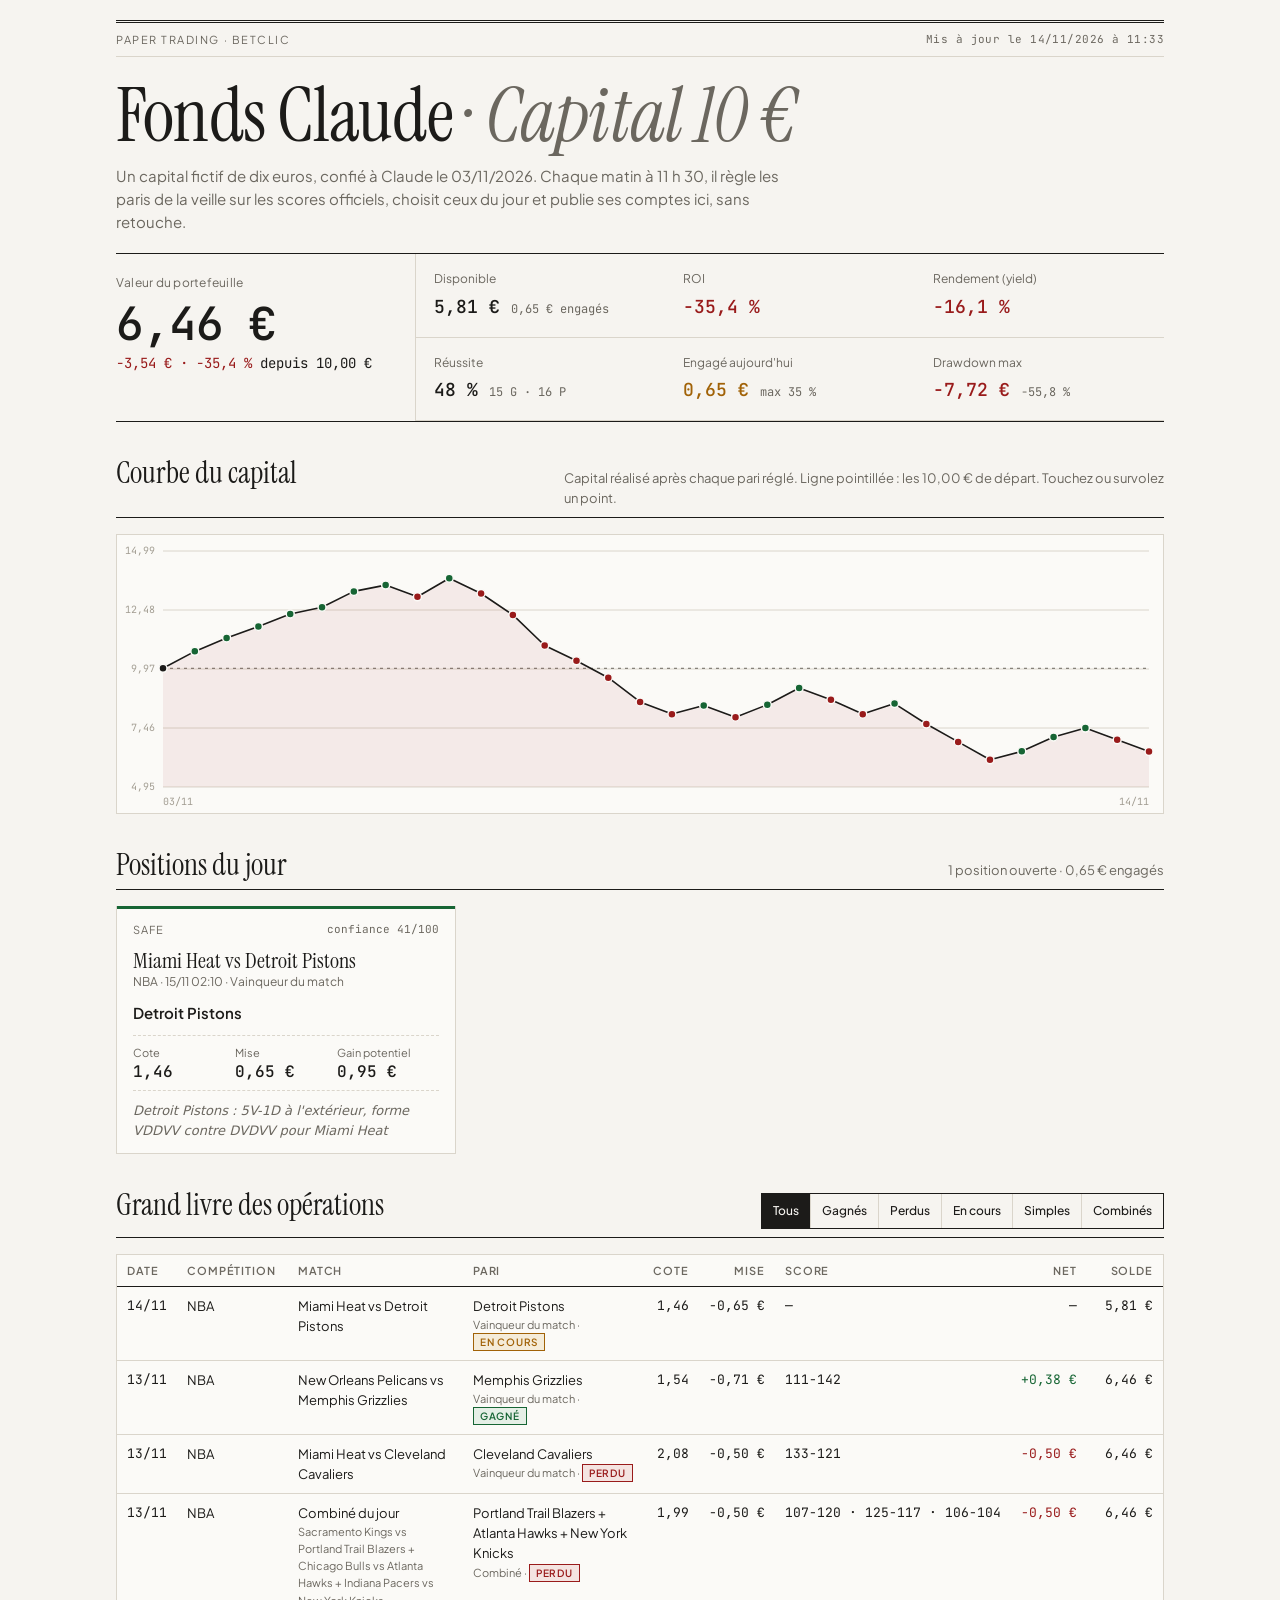
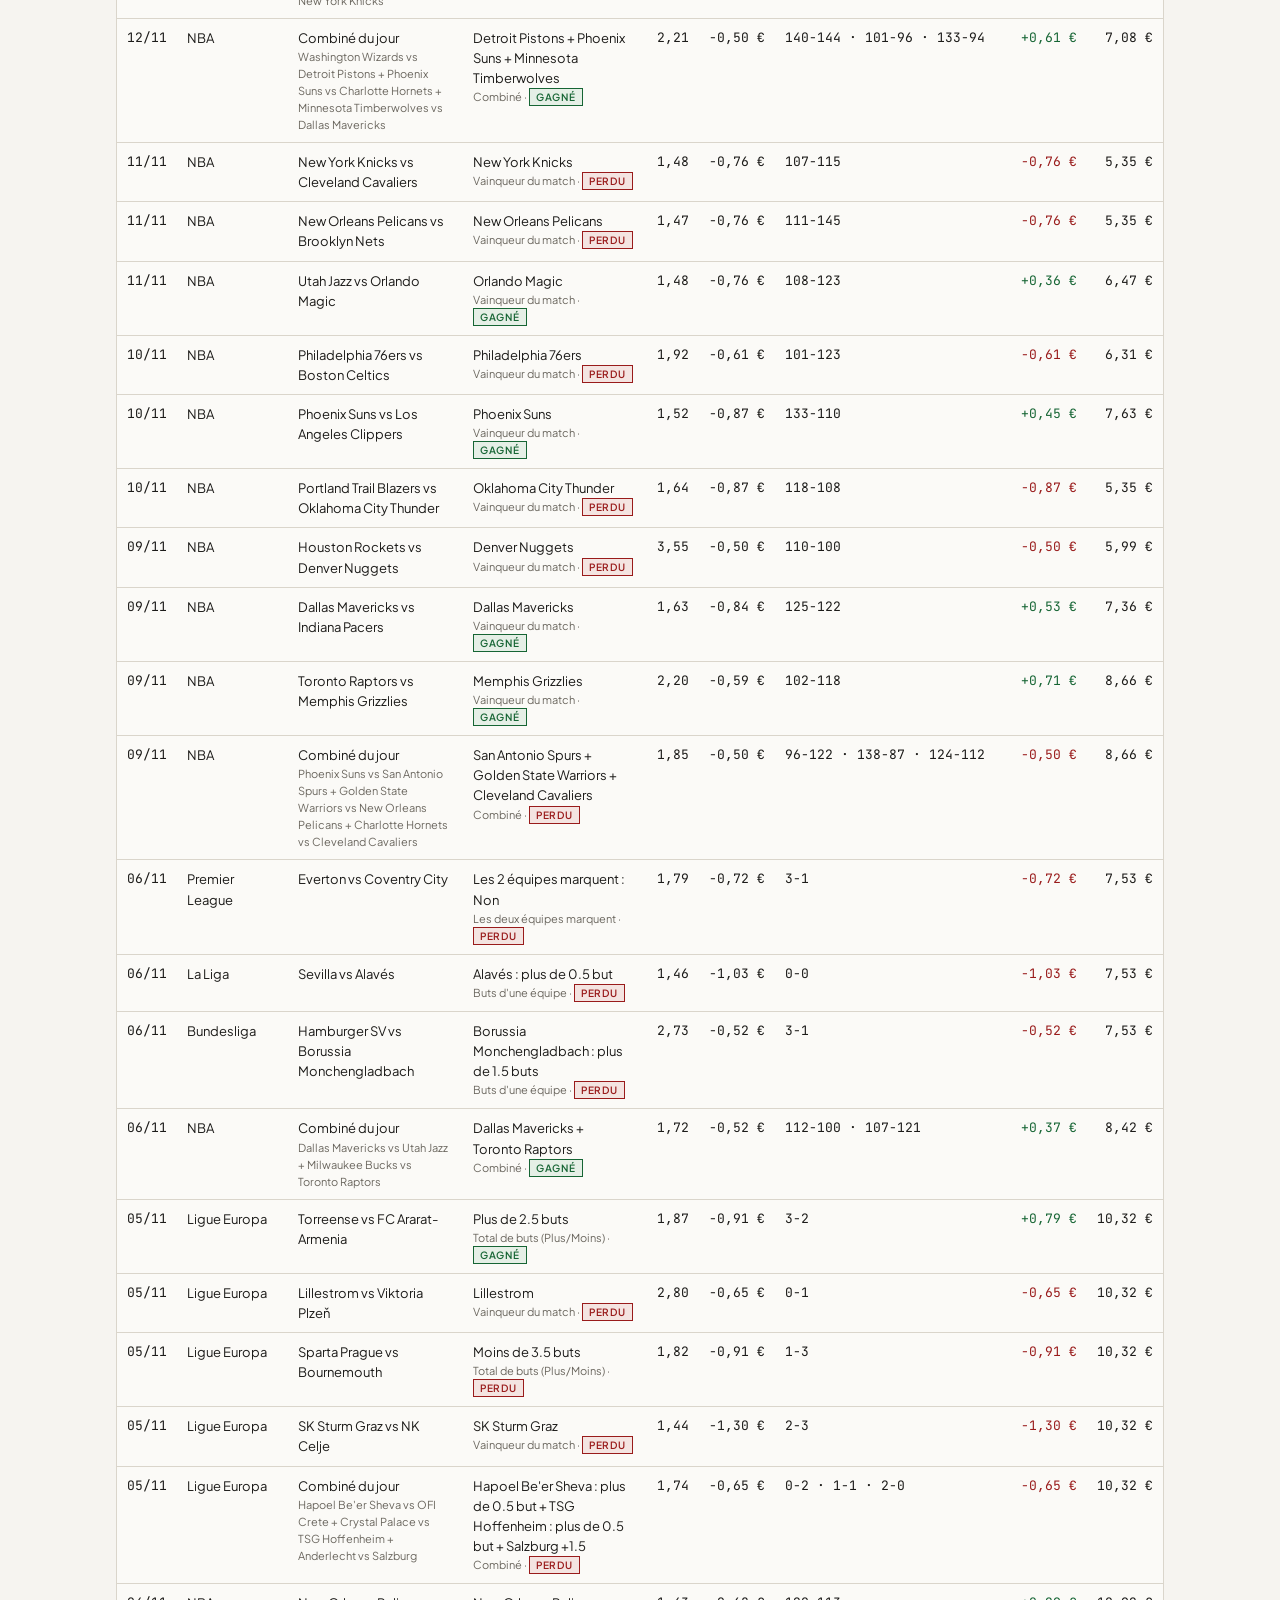
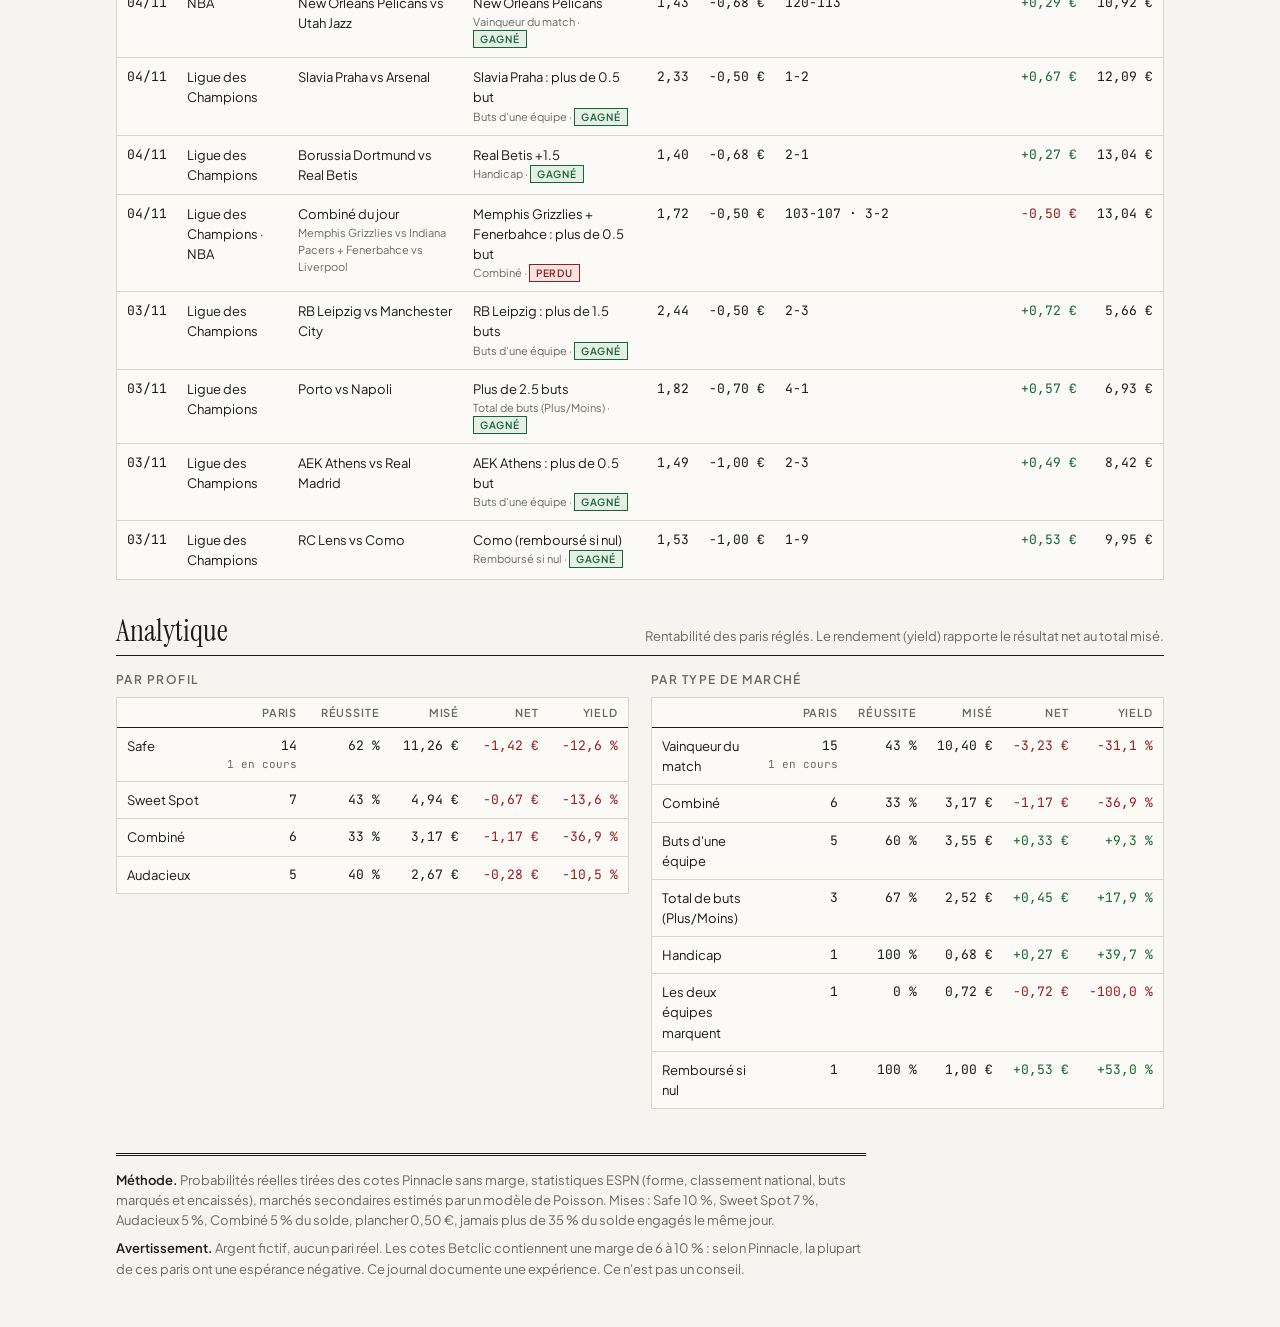
==== commit 708873f3: "update: bilan et paris du 14/11/2026" ====
--- a/docs/index.html
+++ b/docs/index.html
@@ -90,7 +90,7 @@
     <p><strong>Avertissement.</strong> Argent fictif, aucun pari réel. Les cotes Betclic contiennent une marge de 6 à 10 % : selon Pinnacle, la plupart de ces paris ont une espérance négative. Ce journal documente une expérience. Ce n'est pas un conseil.</p>
   </footer>
 </div>
-<script id="fund-data" type="application/json">{"generated_at": "13/11/2026 à 11:40", "today": "13/11/2026", "started": "03/11/2026", "site_url": "https://bourikerss.github.io/claude-betclic-fund/", "metrics": {"initial": 10.0, "equity": 7.08, "balance": 5.37, "exposure": 1.71, "profit": -2.92, "profit_pct": -0.292, "roi": -0.292, "yield": -0.14363010329562223, "winrate": 0.5, "won": 14, "lost": 14, "void": 0, "pending": 3, "max_drawdown": 7.72, "max_drawdown_pct": 0.5582067968185105, "staked_today": 1.71, "daily_cap": 0.35}, "equity": [{"t": "03/11 20:49", "v": 10.0, "label": "Capital de départ", "status": null, "net": null, "score": null}, {"t": "05/11 11:30", "v": 10.72, "label": "RB Leipzig vs Manchester City · RB Leipzig : plus de 1.5 buts", "status": "GAGNE", "net": 0.72, "score": "2-3"}, {"t": "05/11 11:30", "v": 11.29, "label": "Porto vs Napoli · Plus de 2.5 buts", "status": "GAGNE", "net": 0.57, "score": "4-1"}, {"t": "05/11 11:30", "v": 11.78, "label": "AEK Athens vs Real Madrid · AEK Athens : plus de 0.5 but", "status": "GAGNE", "net": 0.49, "score": "2-3"}, {"t": "05/11 11:30", "v": 12.31, "label": "RC Lens vs Como · Como (remboursé si nul)", "status": "GAGNE", "net": 0.53, "score": "1-9"}, {"t": "05/11 11:30", "v": 12.6, "label": "New Orleans Pelicans vs Utah Jazz · New Orleans Pelicans", "status": "GAGNE", "net": 0.29, "score": "120-113"}, {"t": "05/11 11:30", "v": 13.27, "label": "Slavia Praha vs Arsenal · Slavia Praha : plus de 0.5 but", "status": "GAGNE", "net": 0.67, "score": "1-2"}, {"t": "05/11 11:30", "v": 13.54, "label": "Borussia Dortmund vs Real Betis · Real Betis +1.5", "status": "GAGNE", "net": 0.27, "score": "2-1"}, {"t": "05/11 11:30", "v": 13.04, "label": "Combiné du jour · 2 sélections", "status": "PERDU", "net": -0.5, "score": "103-107 · 3-2"}, {"t": "06/11 11:30", "v": 13.83, "label": "Torreense vs FC Ararat-Armenia · Plus de 2.5 buts", "status": "GAGNE", "net": 0.79, "score": "3-2"}, {"t": "06/11 11:30", "v": 13.18, "label": "Lillestrom vs Viktoria Plzeň · Lillestrom", "status": "PERDU", "net": -0.65, "score": "0-1"}, {"t": "06/11 11:30", "v": 12.27, "label": "Sparta Prague vs Bournemouth · Moins de 3.5 buts", "status": "PERDU", "net": -0.91, "score": "1-3"}, {"t": "06/11 11:30", "v": 10.97, "label": "SK Sturm Graz vs NK Celje · SK Sturm Graz", "status": "PERDU", "net": -1.3, "score": "2-3"}, {"t": "06/11 11:30", "v": 10.32, "label": "Combiné du jour · 3 sélections", "status": "PERDU", "net": -0.65, "score": "0-2 · 1-1 · 2-0"}, {"t": "07/11 11:32", "v": 9.6, "label": "Everton vs Coventry City · Les 2 équipes marquent : Non", "status": "PERDU", "net": -0.72, "score": "3-1"}, {"t": "07/11 11:32", "v": 8.57, "label": "Sevilla vs Alavés · Alavés : plus de 0.5 but", "status": "PERDU", "net": -1.03, "score": "0-0"}, {"t": "07/11 11:32", "v": 8.05, "label": "Hamburger SV vs Borussia Monchengladbach · Borussia Monchengladbach : plus de 1.5 buts", "status": "PERDU", "net": -0.52, "score": "3-1"}, {"t": "07/11 11:32", "v": 8.42, "label": "Combiné du jour · 2 sélections", "status": "GAGNE", "net": 0.37, "score": "112-100 · 107-121"}, {"t": "10/11 11:32", "v": 7.92, "label": "Houston Rockets vs Denver Nuggets · Denver Nuggets", "status": "PERDU", "net": -0.5, "score": "110-100"}, {"t": "10/11 11:32", "v": 8.45, "label": "Dallas Mavericks vs Indiana Pacers · Dallas Mavericks", "status": "GAGNE", "net": 0.53, "score": "125-122"}, {"t": "10/11 11:32", "v": 9.16, "label": "Toronto Raptors vs Memphis Grizzlies · Memphis Grizzlies", "status": "GAGNE", "net": 0.71, "score": "102-118"}, {"t": "10/11 11:32", "v": 8.66, "label": "Combiné du jour · 3 sélections", "status": "PERDU", "net": -0.5, "score": "96-122 · 138-87 · 124-112"}, {"t": "11/11 11:30", "v": 8.05, "label": "Philadelphia 76ers vs Boston Celtics · Philadelphia 76ers", "status": "PERDU", "net": -0.61, "score": "101-123"}, {"t": "11/11 11:30", "v": 8.5, "label": "Phoenix Suns vs Los Angeles Clippers · Phoenix Suns", "status": "GAGNE", "net": 0.45, "score": "133-110"}, {"t": "12/11 11:40", "v": 7.63, "label": "Portland Trail Blazers vs Oklahoma City Thunder · Oklahoma City Thunder", "status": "PERDU", "net": -0.87, "score": "118-108"}, {"t": "12/11 11:40", "v": 6.87, "label": "New York Knicks vs Cleveland Cavaliers · New York Knicks", "status": "PERDU", "net": -0.76, "score": "107-115"}, {"t": "12/11 11:40", "v": 6.11, "label": "New Orleans Pelicans vs Brooklyn Nets · New Orleans Pelicans", "status": "PERDU", "net": -0.76, "score": "111-145"}, {"t": "12/11 11:40", "v": 6.47, "label": "Utah Jazz vs Orlando Magic · Orlando Magic", "status": "GAGNE", "net": 0.36, "score": "108-123"}, {"t": "13/11 11:40", "v": 7.08, "label": "Combiné du jour · 3 sélections", "status": "GAGNE", "net": 0.61, "score": "140-144 · 101-96 · 133-94"}], "positions": [{"id": "8a40b260e8fa0d67c1f2bc2b39a24982_h2h_memphis-grizzlies", "kind": "SIMPLE", "profile": "SAFE", "profile_name": "Safe", "placed": "13/11", "placed_day": "2026-11-13", "kickoff": "14/11 02:10", "competition": "NBA", "match": "New Orleans Pelicans vs Memphis Grizzlies", "market": "Vainqueur du match", "selection": "Memphis Grizzlies", "odd": 1.54, "stake": 0.71, "potential": 1.09, "status": "EN_ATTENTE", "score": null, "net": null, "balance": 6.37, "confidence": 40, "headline": "Memphis Grizzlies : 5V-0D à l'extérieur, forme DDDVD contre VDDDD pour New Orleans Pelicans", "estimated": false, "legs": [{"match": "New Orleans Pelicans vs Memphis Grizzlies", "competition": "NBA", "selection": "Memphis Grizzlies", "odd": 1.54, "kickoff": "14/11 02:10", "status": "EN_ATTENTE", "score": null}]}, {"id": "58b860d500be69ebf853926aa1ac8271_h2h_cleveland-cavaliers", "kind": "SIMPLE", "profile": "SWEET_SPOT", "profile_name": "Sweet Spot", "placed": "13/11", "placed_day": "2026-11-13", "kickoff": "14/11 02:10", "competition": "NBA", "match": "Miami Heat vs Cleveland Cavaliers", "market": "Vainqueur du match", "selection": "Cleveland Cavaliers", "odd": 2.08, "stake": 0.5, "potential": 1.04, "status": "EN_ATTENTE", "score": null, "net": null, "balance": 5.87, "confidence": 36, "headline": "Cleveland Cavaliers : 2V-4D à l'extérieur, forme DVDDV contre DVDVV pour Miami Heat", "estimated": false, "legs": [{"match": "Miami Heat vs Cleveland Cavaliers", "competition": "NBA", "selection": "Cleveland Cavaliers", "odd": 2.08, "kickoff": "14/11 02:10", "status": "EN_ATTENTE", "score": null}]}, {"id": "combo_20261113", "kind": "COMBINE", "profile": "COMBINE", "profile_name": "Combiné", "placed": "13/11", "placed_day": "2026-11-13", "kickoff": "14/11 04:10", "competition": "NBA", "match": "Sacramento Kings vs Portland Trail Blazers + Chicago Bulls vs Atlanta Hawks + Indiana Pacers vs New York Knicks", "market": "Combiné", "selection": "Portland Trail Blazers + Atlanta Hawks + New York Knicks", "odd": 1.99, "stake": 0.5, "potential": 0.99, "status": "EN_ATTENTE", "score": null, "net": null, "balance": 5.37, "confidence": 94, "headline": "3 sélections, 40 % de réussite combinée selon Pinnacle", "estimated": false, "legs": [{"match": "Sacramento Kings vs Portland Trail Blazers", "competition": "NBA", "selection": "Portland Trail Blazers", "odd": 1.15, "kickoff": "14/11 04:10", "status": "EN_ATTENTE", "score": null}, {"match": "Chicago Bulls vs Atlanta Hawks", "competition": "NBA", "selection": "Atlanta Hawks", "odd": 1.3, "kickoff": "14/11 02:10", "status": "EN_ATTENTE", "score": null}, {"match": "Indiana Pacers vs New York Knicks", "competition": "NBA", "selection": "New York Knicks", "odd": 1.33, "kickoff": "14/11 01:10", "status": "EN_ATTENTE", "score": null}]}], "bets": [{"id": "8a40b260e8fa0d67c1f2bc2b39a24982_h2h_memphis-grizzlies", "kind": "SIMPLE", "profile": "SAFE", "profile_name": "Safe", "placed": "13/11", "placed_day": "2026-11-13", "kickoff": "14/11 02:10", "competition": "NBA", "match": "New Orleans Pelicans vs Memphis Grizzlies", "market": "Vainqueur du match", "selection": "Memphis Grizzlies", "odd": 1.54, "stake": 0.71, "potential": 1.09, "status": "EN_ATTENTE", "score": null, "net": null, "balance": 6.37, "confidence": 40, "headline": "Memphis Grizzlies : 5V-0D à l'extérieur, forme DDDVD contre VDDDD pour New Orleans Pelicans", "estimated": false, "legs": [{"match": "New Orleans Pelicans vs Memphis Grizzlies", "competition": "NBA", "selection": "Memphis Grizzlies", "odd": 1.54, "kickoff": "14/11 02:10", "status": "EN_ATTENTE", "score": null}]}, {"id": "58b860d500be69ebf853926aa1ac8271_h2h_cleveland-cavaliers", "kind": "SIMPLE", "profile": "SWEET_SPOT", "profile_name": "Sweet Spot", "placed": "13/11", "placed_day": "2026-11-13", "kickoff": "14/11 02:10", "competition": "NBA", "match": "Miami Heat vs Cleveland Cavaliers", "market": "Vainqueur du match", "selection": "Cleveland Cavaliers", "odd": 2.08, "stake": 0.5, "potential": 1.04, "status": "EN_ATTENTE", "score": null, "net": null, "balance": 5.87, "confidence": 36, "headline": "Cleveland Cavaliers : 2V-4D à l'extérieur, forme DVDDV contre DVDVV pour Miami Heat", "estimated": false, "legs": [{"match": "Miami Heat vs Cleveland Cavaliers", "competition": "NBA", "selection": "Cleveland Cavaliers", "odd": 2.08, "kickoff": "14/11 02:10", "status": "EN_ATTENTE", "score": null}]}, {"id": "combo_20261113", "kind": "COMBINE", "profile": "COMBINE", "profile_name": "Combiné", "placed": "13/11", "placed_day": "2026-11-13", "kickoff": "14/11 04:10", "competition": "NBA", "match": "Sacramento Kings vs Portland Trail Blazers + Chicago Bulls vs Atlanta Hawks + Indiana Pacers vs New York Knicks", "market": "Combiné", "selection": "Portland Trail Blazers + Atlanta Hawks + New York Knicks", "odd": 1.99, "stake": 0.5, "potential": 0.99, "status": "EN_ATTENTE", "score": null, "net": null, "balance": 5.37, "confidence": 94, "headline": "3 sélections, 40 % de réussite combinée selon Pinnacle", "estimated": false, "legs": [{"match": "Sacramento Kings vs Portland Trail Blazers", "competition": "NBA", "selection": "Portland Trail Blazers", "odd": 1.15, "kickoff": "14/11 04:10", "status": "EN_ATTENTE", "score": null}, {"match": "Chicago Bulls vs Atlanta Hawks", "competition": "NBA", "selection": "Atlanta Hawks", "odd": 1.3, "kickoff": "14/11 02:10", "status": "EN_ATTENTE", "score": null}, {"match": "Indiana Pacers vs New York Knicks", "competition": "NBA", "selection": "New York Knicks", "odd": 1.33, "kickoff": "14/11 01:10", "status": "EN_ATTENTE", "score": null}]}, {"id": "combo_20261112", "kind": "COMBINE", "profile": "COMBINE", "profile_name": "Combiné", "placed": "12/11", "placed_day": "2026-11-12", "kickoff": "13/11 03:10", "competition": "NBA", "match": "Washington Wizards vs Detroit Pistons + Phoenix Suns vs Charlotte Hornets + Minnesota Timberwolves vs Dallas Mavericks", "market": "Combiné", "selection": "Detroit Pistons + Phoenix Suns + Minnesota Timberwolves", "odd": 2.21, "stake": 0.5, "potential": 1.1, "status": "GAGNE", "score": "140-144 · 101-96 · 133-94", "net": 0.61, "balance": 7.08, "confidence": 79, "headline": "3 sélections, 35 % de réussite combinée selon Pinnacle", "estimated": false, "legs": [{"match": "Washington Wizards vs Detroit Pistons", "competition": "NBA", "selection": "Detroit Pistons", "odd": 1.18, "kickoff": "13/11 01:10", "status": "GAGNE", "score": "140-144"}, {"match": "Phoenix Suns vs Charlotte Hornets", "competition": "NBA", "selection": "Phoenix Suns", "odd": 1.35, "kickoff": "13/11 03:10", "status": "GAGNE", "score": "101-96"}, {"match": "Minnesota Timberwolves vs Dallas Mavericks", "competition": "NBA", "selection": "Minnesota Timberwolves", "odd": 1.39, "kickoff": "13/11 02:10", "status": "GAGNE", "score": "133-94"}]}, {"id": "095441822e3b9b1b84bff9e482b9057a_h2h_new-york-knicks", "kind": "SIMPLE", "profile": "SAFE", "profile_name": "Safe", "placed": "11/11", "placed_day": "2026-11-11", "kickoff": "12/11 01:10", "competition": "NBA", "match": "New York Knicks vs Cleveland Cavaliers", "market": "Vainqueur du match", "selection": "New York Knicks", "odd": 1.48, "stake": 0.76, "potential": 1.12, "status": "PERDU", "score": "107-115", "net": -0.76, "balance": 5.35, "confidence": 41, "headline": "New York Knicks : 3V-2D à domicile, forme VDVVV contre DDVDD pour Cleveland Cavaliers", "estimated": false, "legs": [{"match": "New York Knicks vs Cleveland Cavaliers", "competition": "NBA", "selection": "New York Knicks", "odd": 1.48, "kickoff": "12/11 01:10", "status": "PERDU", "score": "107-115"}]}, {"id": "e6a37eea1dddcbd0384c81237e81f47f_h2h_new-orleans-pelicans", "kind": "SIMPLE", "profile": "SAFE", "profile_name": "Safe", "placed": "11/11", "placed_day": "2026-11-11", "kickoff": "12/11 02:10", "competition": "NBA", "match": "New Orleans Pelicans vs Brooklyn Nets", "market": "Vainqueur du match", "selection": "New Orleans Pelicans", "odd": 1.47, "stake": 0.76, "potential": 1.12, "status": "PERDU", "score": "111-145", "net": -0.76, "balance": 5.35, "confidence": 35, "headline": "New Orleans Pelicans : 3V-3D à domicile, forme VVDDD contre VDVDD pour Brooklyn Nets", "estimated": false, "legs": [{"match": "New Orleans Pelicans vs Brooklyn Nets", "competition": "NBA", "selection": "New Orleans Pelicans", "odd": 1.47, "kickoff": "12/11 02:10", "status": "PERDU", "score": "111-145"}]}, {"id": "423255883d0e6c5d1a94a533b90e935b_h2h_orlando-magic", "kind": "SIMPLE", "profile": "SAFE", "profile_name": "Safe", "placed": "11/11", "placed_day": "2026-11-11", "kickoff": "12/11 03:10", "competition": "NBA", "match": "Utah Jazz vs Orlando Magic", "market": "Vainqueur du match", "selection": "Orlando Magic", "odd": 1.48, "stake": 0.76, "potential": 1.12, "status": "GAGNE", "score": "108-123", "net": 0.36, "balance": 6.47, "confidence": 34, "headline": "Orlando Magic : 2V-3D à l'extérieur, forme VDDDD contre DDDDD pour Utah Jazz", "estimated": false, "legs": [{"match": "Utah Jazz vs Orlando Magic", "competition": "NBA", "selection": "Orlando Magic", "odd": 1.48, "kickoff": "12/11 03:10", "status": "GAGNE", "score": "108-123"}]}, {"id": "cfa503c66cd505776a910921875ef7dd_h2h_philadelphia-76ers", "kind": "SIMPLE", "profile": "SWEET_SPOT", "profile_name": "Sweet Spot", "placed": "10/11", "placed_day": "2026-11-10", "kickoff": "11/11 02:10", "competition": "NBA", "match": "Philadelphia 76ers vs Boston Celtics", "market": "Vainqueur du match", "selection": "Philadelphia 76ers", "odd": 1.92, "stake": 0.61, "potential": 1.17, "status": "PERDU", "score": "101-123", "net": -0.61, "balance": 6.31, "confidence": 47, "headline": "Philadelphia 76ers : 4V-1D à domicile, forme VVVDV contre VDVVV pour Boston Celtics", "estimated": false, "legs": [{"match": "Philadelphia 76ers vs Boston Celtics", "competition": "NBA", "selection": "Philadelphia 76ers", "odd": 1.92, "kickoff": "11/11 02:10", "status": "PERDU", "score": "101-123"}]}, {"id": "8178ff2ec61f604b61dfe6d7b8d71103_h2h_phoenix-suns", "kind": "SIMPLE", "profile": "SAFE", "profile_name": "Safe", "placed": "10/11", "placed_day": "2026-11-10", "kickoff": "11/11 03:10", "competition": "NBA", "match": "Phoenix Suns vs Los Angeles Clippers", "market": "Vainqueur du match", "selection": "Phoenix Suns", "odd": 1.52, "stake": 0.87, "potential": 1.32, "status": "GAGNE", "score": "133-110", "net": 0.45, "balance": 7.63, "confidence": 31, "headline": "Phoenix Suns : 3V-2D à domicile, forme DDDVV contre DDDDV pour Los Angeles Clippers", "estimated": false, "legs": [{"match": "Phoenix Suns vs Los Angeles Clippers", "competition": "NBA", "selection": "Phoenix Suns", "odd": 1.52, "kickoff": "11/11 03:10", "status": "GAGNE", "score": "133-110"}]}, {"id": "f5477c781c94e09e85374bbf9149c0f1_h2h_oklahoma-city-thunder", "kind": "SIMPLE", "profile": "SAFE", "profile_name": "Safe", "placed": "10/11", "placed_day": "2026-11-10", "kickoff": "11/11 05:10", "competition": "NBA", "match": "Portland Trail Blazers vs Oklahoma City Thunder", "market": "Vainqueur du match", "selection": "Oklahoma City Thunder", "odd": 1.64, "stake": 0.87, "potential": 1.43, "status": "PERDU", "score": "118-108", "net": -0.87, "balance": 5.35, "confidence": 28, "headline": "Oklahoma City Thunder : 3V-2D à l'extérieur, forme DVVVV contre VVVDD pour Portland Trail Blazers", "estimated": false, "legs": [{"match": "Portland Trail Blazers vs Oklahoma City Thunder", "competition": "NBA", "selection": "Oklahoma City Thunder", "odd": 1.64, "kickoff": "11/11 05:10", "status": "PERDU", "score": "118-108"}]}, {"id": "dc61de43b5db9de357f48f44c8022494_h2h_denver-nuggets", "kind": "SIMPLE", "profile": "AUDACIEUX", "profile_name": "Audacieux", "placed": "09/11", "placed_day": "2026-11-09", "kickoff": "10/11 02:40", "competition": "NBA", "match": "Houston Rockets vs Denver Nuggets", "market": "Vainqueur du match", "selection": "Denver Nuggets", "odd": 3.55, "stake": 0.5, "potential": 1.77, "status": "PERDU", "score": "110-100", "net": -0.5, "balance": 5.99, "confidence": 27, "headline": "Denver Nuggets : 3V-1D à l'extérieur, forme VVDVV contre DVVDD pour Houston Rockets", "estimated": false, "legs": [{"match": "Houston Rockets vs Denver Nuggets", "competition": "NBA", "selection": "Denver Nuggets", "odd": 3.55, "kickoff": "10/11 02:40", "status": "PERDU", "score": "110-100"}]}, {"id": "9866fa22adc8509d487522ef4cf0fc24_h2h_dallas-mavericks", "kind": "SIMPLE", "profile": "SAFE", "profile_name": "Safe", "placed": "09/11", "placed_day": "2026-11-09", "kickoff": "10/11 02:10", "competition": "NBA", "match": "Dallas Mavericks vs Indiana Pacers", "market": "Vainqueur du match", "selection": "Dallas Mavericks", "odd": 1.63, "stake": 0.84, "potential": 1.37, "status": "GAGNE", "score": "125-122", "net": 0.53, "balance": 7.36, "confidence": 27, "headline": "Dallas Mavericks : 4V-2D à domicile, forme VDDVV contre DDDVD pour Indiana Pacers", "estimated": false, "legs": [{"match": "Dallas Mavericks vs Indiana Pacers", "competition": "NBA", "selection": "Dallas Mavericks", "odd": 1.63, "kickoff": "10/11 02:10", "status": "GAGNE", "score": "125-122"}]}, {"id": "56efae2815b3a18850f07a3781d652a2_h2h_memphis-grizzlies", "kind": "SIMPLE", "profile": "SWEET_SPOT", "profile_name": "Sweet Spot", "placed": "09/11", "placed_day": "2026-11-09", "kickoff": "10/11 01:40", "competition": "NBA", "match": "Toronto Raptors vs Memphis Grizzlies", "market": "Vainqueur du match", "selection": "Memphis Grizzlies", "odd": 2.2, "stake": 0.59, "potential": 1.3, "status": "GAGNE", "score": "102-118", "net": 0.71, "balance": 8.66, "confidence": 26, "headline": "Memphis Grizzlies : 4V-0D à l'extérieur, forme VVDDD contre DDVDV pour Toronto Raptors", "estimated": false, "legs": [{"match": "Toronto Raptors vs Memphis Grizzlies", "competition": "NBA", "selection": "Memphis Grizzlies", "odd": 2.2, "kickoff": "10/11 01:40", "status": "GAGNE", "score": "102-118"}]}, {"id": "combo_20261109", "kind": "COMBINE", "profile": "COMBINE", "profile_name": "Combiné", "placed": "09/11", "placed_day": "2026-11-09", "kickoff": "10/11 04:10", "competition": "NBA", "match": "Phoenix Suns vs San Antonio Spurs + Golden State Warriors vs New Orleans Pelicans + Charlotte Hornets vs Cleveland Cavaliers", "market": "Combiné", "selection": "San Antonio Spurs + Golden State Warriors + Cleveland Cavaliers", "odd": 1.85, "stake": 0.5, "potential": 0.93, "status": "PERDU", "score": "96-122 · 138-87 · 124-112", "net": -0.5, "balance": 8.66, "confidence": 87, "headline": "3 sélections, 45 % de réussite combinée selon Pinnacle", "estimated": false, "legs": [{"match": "Phoenix Suns vs San Antonio Spurs", "competition": "NBA", "selection": "San Antonio Spurs", "odd": 1.23, "kickoff": "10/11 03:10", "status": "GAGNE", "score": "96-122"}, {"match": "Golden State Warriors vs New Orleans Pelicans", "competition": "NBA", "selection": "Golden State Warriors", "odd": 1.22, "kickoff": "10/11 04:10", "status": "GAGNE", "score": "138-87"}, {"match": "Charlotte Hornets vs Cleveland Cavaliers", "competition": "NBA", "selection": "Cleveland Cavaliers", "odd": 1.23, "kickoff": "10/11 01:10", "status": "PERDU", "score": "124-112"}]}, {"id": "586bec023ee8ac2f0645d963bd2c9d25_btts_no", "kind": "SIMPLE", "profile": "SWEET_SPOT", "profile_name": "Sweet Spot", "placed": "06/11", "placed_day": "2026-11-06", "kickoff": "06/11 21:00", "competition": "Premier League", "match": "Everton vs Coventry City", "market": "Les deux équipes marquent", "selection": "Les 2 équipes marquent : Non", "odd": 1.79, "stake": 0.72, "potential": 1.29, "status": "PERDU", "score": "3-1", "net": -0.72, "balance": 7.53, "confidence": 46, "headline": "Everton n'a encaissé que dans 5/9 matchs", "estimated": true, "legs": [{"match": "Everton vs Coventry City", "competition": "Premier League", "selection": "Les 2 équipes marquent : Non", "odd": 1.79, "kickoff": "06/11 21:00", "status": "PERDU", "score": "3-1"}]}, {"id": "9dd0014685fd62d9b2890d7c33a8c9ab_team_totals_alaves-over_+0.5", "kind": "SIMPLE", "profile": "SAFE", "profile_name": "Safe", "placed": "06/11", "placed_day": "2026-11-06", "kickoff": "06/11 21:00", "competition": "La Liga", "match": "Sevilla vs Alavés", "market": "Buts d'une équipe", "selection": "Alavés : plus de 0.5 but", "odd": 1.46, "stake": 1.03, "potential": 1.5, "status": "PERDU", "score": "0-0", "net": -1.03, "balance": 7.53, "confidence": 45, "headline": "Alavés marque 1,1 buts/match, Sevilla en encaisse 2,1", "estimated": true, "legs": [{"match": "Sevilla vs Alavés", "competition": "La Liga", "selection": "Alavés : plus de 0.5 but", "odd": 1.46, "kickoff": "06/11 21:00", "status": "PERDU", "score": "0-0"}]}, {"id": "295076c39e49863cb54db085ac3cd340_team_totals_borussia-monchengladbach-over_+1.5", "kind": "SIMPLE", "profile": "AUDACIEUX", "profile_name": "Audacieux", "placed": "06/11", "placed_day": "2026-11-06", "kickoff": "06/11 20:30", "competition": "Bundesliga", "match": "Hamburger SV vs Borussia Monchengladbach", "market": "Buts d'une équipe", "selection": "Borussia Monchengladbach : plus de 1.5 buts", "odd": 2.73, "stake": 0.52, "potential": 1.42, "status": "PERDU", "score": "3-1", "net": -0.52, "balance": 7.53, "confidence": 38, "headline": "Borussia Monchengladbach marque 1,5 buts/match, Hamburger SV en encaisse 2,0", "estimated": true, "legs": [{"match": "Hamburger SV vs Borussia Monchengladbach", "competition": "Bundesliga", "selection": "Borussia Monchengladbach : plus de 1.5 buts", "odd": 2.73, "kickoff": "06/11 20:30", "status": "PERDU", "score": "3-1"}]}, {"id": "combo_20261106", "kind": "COMBINE", "profile": "COMBINE", "profile_name": "Combiné", "placed": "06/11", "placed_day": "2026-11-06", "kickoff": "07/11 02:10", "competition": "NBA", "match": "Dallas Mavericks vs Utah Jazz + Milwaukee Bucks vs Toronto Raptors", "market": "Combiné", "selection": "Dallas Mavericks + Toronto Raptors", "odd": 1.72, "stake": 0.52, "potential": 0.89, "status": "GAGNE", "score": "112-100 · 107-121", "net": 0.37, "balance": 8.42, "confidence": 87, "headline": "2 sélections, 49 % de réussite combinée selon Pinnacle", "estimated": false, "legs": [{"match": "Dallas Mavericks vs Utah Jazz", "competition": "NBA", "selection": "Dallas Mavericks", "odd": 1.3, "kickoff": "07/11 02:10", "status": "GAGNE", "score": "112-100"}, {"match": "Milwaukee Bucks vs Toronto Raptors", "competition": "NBA", "selection": "Toronto Raptors", "odd": 1.32, "kickoff": "07/11 02:10", "status": "GAGNE", "score": "107-121"}]}, {"id": "402e102fa845ed84ab7e59b3b17f8c29_totals_over_+2.5", "kind": "SIMPLE", "profile": "SWEET_SPOT", "profile_name": "Sweet Spot", "placed": "05/11", "placed_day": "2026-11-05", "kickoff": "05/11 21:00", "competition": "Ligue Europa", "match": "Torreense vs FC Ararat-Armenia", "market": "Total de buts (Plus/Moins)", "selection": "Plus de 2.5 buts", "odd": 1.87, "stake": 0.91, "potential": 1.7, "status": "GAGNE", "score": "3-2", "net": 0.79, "balance": 10.32, "confidence": 49, "headline": "4,0 buts attendus : Torreense 1,3 marqués/2,3 encaissés, FC Ararat-Armenia 0,7/3,7 par match", "estimated": true, "legs": [{"match": "Torreense vs FC Ararat-Armenia", "competition": "Ligue Europa", "selection": "Plus de 2.5 buts", "odd": 1.87, "kickoff": "05/11 21:00", "status": "GAGNE", "score": "3-2"}]}, {"id": "c50815d0a3cbc7dfe6b9f3a737ce4836_h2h_lillestrom", "kind": "SIMPLE", "profile": "AUDACIEUX", "profile_name": "Audacieux", "placed": "05/11", "placed_day": "2026-11-05", "kickoff": "05/11 18:45", "competition": "Ligue Europa", "match": "Lillestrom vs Viktoria Plzeň", "market": "Vainqueur du match", "selection": "Lillestrom", "odd": 2.8, "stake": 0.65, "potential": 1.82, "status": "PERDU", "score": "0-1", "net": -0.65, "balance": 10.32, "confidence": 46, "headline": "Lillestrom : 6V-1N-7D à domicile, forme NVDVV contre DDD pour Viktoria Plzeň", "estimated": false, "legs": [{"match": "Lillestrom vs Viktoria Plzeň", "competition": "Ligue Europa", "selection": "Lillestrom", "odd": 2.8, "kickoff": "05/11 18:45", "status": "PERDU", "score": "0-1"}]}, {"id": "d437cbfcee6b57ec58d464e6b459c56e_totals_under_+3.5", "kind": "SIMPLE", "profile": "SWEET_SPOT", "profile_name": "Sweet Spot", "placed": "05/11", "placed_day": "2026-11-05", "kickoff": "05/11 18:45", "competition": "Ligue Europa", "match": "Sparta Prague vs Bournemouth", "market": "Total de buts (Plus/Moins)", "selection": "Moins de 3.5 buts", "odd": 1.82, "stake": 0.91, "potential": 1.66, "status": "PERDU", "score": "1-3", "net": -0.91, "balance": 10.32, "confidence": 46, "headline": "2,8 buts attendus : Sparta Prague 1,7 marqués/1,0 encaissés, Bournemouth 2,1/0,7 par match", "estimated": true, "legs": [{"match": "Sparta Prague vs Bournemouth", "competition": "Ligue Europa", "selection": "Moins de 3.5 buts", "odd": 1.82, "kickoff": "05/11 18:45", "status": "PERDU", "score": "1-3"}]}, {"id": "84b68e09ecbe93fdbce759cd822322a2_h2h_sk-sturm-graz", "kind": "SIMPLE", "profile": "SAFE", "profile_name": "Safe", "placed": "05/11", "placed_day": "2026-11-05", "kickoff": "05/11 21:00", "competition": "Ligue Europa", "match": "SK Sturm Graz vs NK Celje", "market": "Vainqueur du match", "selection": "SK Sturm Graz", "odd": 1.44, "stake": 1.3, "potential": 1.87, "status": "PERDU", "score": "2-3", "net": -1.3, "balance": 10.32, "confidence": 45, "headline": "SK Sturm Graz : 4V-3N-0D à domicile, forme DVVNN contre DDN pour NK Celje", "estimated": false, "legs": [{"match": "SK Sturm Graz vs NK Celje", "competition": "Ligue Europa", "selection": "SK Sturm Graz", "odd": 1.44, "kickoff": "05/11 21:00", "status": "PERDU", "score": "2-3"}]}, {"id": "combo_20261105", "kind": "COMBINE", "profile": "COMBINE", "profile_name": "Combiné", "placed": "05/11", "placed_day": "2026-11-05", "kickoff": "05/11 21:00", "competition": "Ligue Europa", "match": "Hapoel Be'er Sheva vs OFI Crete + Crystal Palace vs TSG Hoffenheim + Anderlecht vs Salzburg", "market": "Combiné", "selection": "Hapoel Be'er Sheva : plus de 0.5 but + TSG Hoffenheim : plus de 0.5 but + Salzburg +1.5", "odd": 1.74, "stake": 0.65, "potential": 1.13, "status": "PERDU", "score": "0-2 · 1-1 · 2-0", "net": -0.65, "balance": 10.32, "confidence": 100, "headline": "3 sélections, 43 % de réussite combinée selon Pinnacle", "estimated": true, "legs": [{"match": "Hapoel Be'er Sheva vs OFI Crete", "competition": "Ligue Europa", "selection": "Hapoel Be'er Sheva : plus de 0.5 but", "odd": 1.16, "kickoff": "05/11 21:00", "status": "PERDU", "score": "0-2"}, {"match": "Crystal Palace vs TSG Hoffenheim", "competition": "Ligue Europa", "selection": "TSG Hoffenheim : plus de 0.5 but", "odd": 1.17, "kickoff": "05/11 18:45", "status": "GAGNE", "score": "1-1"}, {"match": "Anderlecht vs Salzburg", "competition": "Ligue Europa", "selection": "Salzburg +1.5", "odd": 1.28, "kickoff": "05/11 18:45", "status": "PERDU", "score": "2-0"}]}, {"id": "0b5966b7b96eb844618eea8f215a0c71_h2h_new-orleans-pelicans", "kind": "SIMPLE", "profile": "SAFE", "profile_name": "Safe", "placed": "04/11", "placed_day": "2026-11-04", "kickoff": "05/11 02:10", "competition": "NBA", "match": "New Orleans Pelicans vs Utah Jazz", "market": "Vainqueur du match", "selection": "New Orleans Pelicans", "odd": 1.43, "stake": 0.68, "potential": 0.97, "status": "GAGNE", "score": "120-113", "net": 0.29, "balance": 10.92, "confidence": 57, "headline": "New Orleans Pelicans : 2V-2D à domicile, forme DDVVV contre DDDDD pour Utah Jazz", "estimated": false, "legs": [{"match": "New Orleans Pelicans vs Utah Jazz", "competition": "NBA", "selection": "New Orleans Pelicans", "odd": 1.43, "kickoff": "05/11 02:10", "status": "GAGNE", "score": "120-113"}]}, {"id": "a5910ae3b314876faea7f5c03b8aeaad_team_totals_slavia-praha-over_+0.5", "kind": "SIMPLE", "profile": "AUDACIEUX", "profile_name": "Audacieux", "placed": "04/11", "placed_day": "2026-11-04", "kickoff": "04/11 21:00", "competition": "Ligue des Champions", "match": "Slavia Praha vs Arsenal", "market": "Buts d'une équipe", "selection": "Slavia Praha : plus de 0.5 but", "odd": 2.33, "stake": 0.5, "potential": 1.17, "status": "GAGNE", "score": "1-2", "net": 0.67, "balance": 12.09, "confidence": 56, "headline": "Slavia Praha marque 1,3 buts/match, Arsenal en encaisse 0,5", "estimated": true, "legs": [{"match": "Slavia Praha vs Arsenal", "competition": "Ligue des Champions", "selection": "Slavia Praha : plus de 0.5 but", "odd": 2.33, "kickoff": "04/11 21:00", "status": "GAGNE", "score": "1-2"}]}, {"id": "6d386ed81fabf67aa19fbd442c0d8c60_spreads_real-betis_+1.5", "kind": "SIMPLE", "profile": "SAFE", "profile_name": "Safe", "placed": "04/11", "placed_day": "2026-11-04", "kickoff": "04/11 21:00", "competition": "Ligue des Champions", "match": "Borussia Dortmund vs Real Betis", "market": "Handicap", "selection": "Real Betis +1.5", "odd": 1.4, "stake": 0.68, "potential": 0.95, "status": "GAGNE", "score": "2-1", "net": 0.27, "balance": 13.04, "confidence": 50, "headline": "Différence par match : Real Betis +0,4, Borussia Dortmund +0,8", "estimated": true, "legs": [{"match": "Borussia Dortmund vs Real Betis", "competition": "Ligue des Champions", "selection": "Real Betis +1.5", "odd": 1.4, "kickoff": "04/11 21:00", "status": "GAGNE", "score": "2-1"}]}, {"id": "combo_20261104", "kind": "COMBINE", "profile": "COMBINE", "profile_name": "Combiné", "placed": "04/11", "placed_day": "2026-11-04", "kickoff": "05/11 02:10", "competition": "Ligue des Champions · NBA", "match": "Memphis Grizzlies vs Indiana Pacers + Fenerbahce vs Liverpool", "market": "Combiné", "selection": "Memphis Grizzlies + Fenerbahce : plus de 0.5 but", "odd": 1.72, "stake": 0.5, "potential": 0.86, "status": "PERDU", "score": "103-107 · 3-2", "net": -0.5, "balance": 13.04, "confidence": 100, "headline": "2 sélections, 48 % de réussite combinée selon Pinnacle", "estimated": true, "legs": [{"match": "Memphis Grizzlies vs Indiana Pacers", "competition": "NBA", "selection": "Memphis Grizzlies", "odd": 1.31, "kickoff": "05/11 02:10", "status": "PERDU", "score": "103-107"}, {"match": "Fenerbahce vs Liverpool", "competition": "Ligue des Champions", "selection": "Fenerbahce : plus de 0.5 but", "odd": 1.31, "kickoff": "04/11 18:45", "status": "GAGNE", "score": "3-2"}]}, {"id": "df7d2d81b9e2f3f11c6aeddaee6b7085_team_totals_rb-leipzig-over_+1.5", "kind": "SIMPLE", "profile": "AUDACIEUX", "profile_name": "Audacieux", "placed": "03/11", "placed_day": "2026-11-03", "kickoff": "04/11 21:00", "competition": "Ligue des Champions", "match": "RB Leipzig vs Manchester City", "market": "Buts d'une équipe", "selection": "RB Leipzig : plus de 1.5 buts", "odd": 2.44, "stake": 0.5, "potential": 1.22, "status": "GAGNE", "score": "2-3", "net": 0.72, "balance": 5.66, "confidence": 48, "headline": "RB Leipzig marque 2,1 buts/match, Manchester City en encaisse 1,6", "estimated": true, "legs": [{"match": "RB Leipzig vs Manchester City", "competition": "Ligue des Champions", "selection": "RB Leipzig : plus de 1.5 buts", "odd": 2.44, "kickoff": "04/11 21:00", "status": "GAGNE", "score": "2-3"}]}, {"id": "ba82ee37f64a66a30d85f8b90082ec2f_totals_over_+2.5", "kind": "SIMPLE", "profile": "SWEET_SPOT", "profile_name": "Sweet Spot", "placed": "03/11", "placed_day": "2026-11-03", "kickoff": "04/11 21:00", "competition": "Ligue des Champions", "match": "Porto vs Napoli", "market": "Total de buts (Plus/Moins)", "selection": "Plus de 2.5 buts", "odd": 1.82, "stake": 0.7, "potential": 1.27, "status": "GAGNE", "score": "4-1", "net": 0.57, "balance": 6.93, "confidence": 47, "headline": "3,2 buts attendus : Porto 2,0 marqués/0,9 encaissés, Napoli 1,9/1,7 par match", "estimated": true, "legs": [{"match": "Porto vs Napoli", "competition": "Ligue des Champions", "selection": "Plus de 2.5 buts", "odd": 1.82, "kickoff": "04/11 21:00", "status": "GAGNE", "score": "4-1"}]}, {"id": "f43ef699c987e112e115f7035114854e_team_totals_aek-athens-over_+0.5", "kind": "SIMPLE", "profile": "SAFE", "profile_name": "Safe", "placed": "03/11", "placed_day": "2026-11-03", "kickoff": "04/11 18:45", "competition": "Ligue des Champions", "match": "AEK Athens vs Real Madrid", "market": "Buts d'une équipe", "selection": "AEK Athens : plus de 0.5 but", "odd": 1.49, "stake": 1.0, "potential": 1.49, "status": "GAGNE", "score": "2-3", "net": 0.49, "balance": 8.42, "confidence": 40, "headline": "AEK Athens marque 2,1 buts/match, Real Madrid en encaisse 1,1", "estimated": true, "legs": [{"match": "AEK Athens vs Real Madrid", "competition": "Ligue des Champions", "selection": "AEK Athens : plus de 0.5 but", "odd": 1.49, "kickoff": "04/11 18:45", "status": "GAGNE", "score": "2-3"}]}, {"id": "013cecbf40f5b4530342632a80f35b00_dnb_como", "kind": "SIMPLE", "profile": "SAFE", "profile_name": "Safe", "placed": "03/11", "placed_day": "2026-11-03", "kickoff": "04/11 21:00", "competition": "Ligue des Champions", "match": "RC Lens vs Como", "market": "Remboursé si nul", "selection": "Como (remboursé si nul)", "odd": 1.53, "stake": 1.0, "potential": 1.53, "status": "GAGNE", "score": "1-9", "net": 0.53, "balance": 9.95, "confidence": 32, "headline": "Como : 4V-1N-2D à l'extérieur, forme VVVVV contre DVDVD pour RC Lens", "estimated": true, "legs": [{"match": "RC Lens vs Como", "competition": "Ligue des Champions", "selection": "Como (remboursé si nul)", "odd": 1.53, "kickoff": "04/11 21:00", "status": "GAGNE", "score": "1-9"}]}], "analytics": {"by_profile": [{"name": "Safe", "count": 13, "settled": 12, "won": 7, "lost": 5, "winrate": 0.5833333333333334, "staked": 10.55, "net": -1.8, "yield": -0.17061611374407581}, {"name": "Sweet Spot", "count": 7, "settled": 6, "won": 3, "lost": 3, "winrate": 0.5, "staked": 4.44, "net": -0.17, "yield": -0.038288288288288286}, {"name": "Combiné", "count": 6, "settled": 5, "won": 2, "lost": 3, "winrate": 0.4, "staked": 2.67, "net": -0.67, "yield": -0.250936329588015}, {"name": "Audacieux", "count": 5, "settled": 5, "won": 2, "lost": 3, "winrate": 0.4, "staked": 2.67, "net": -0.28, "yield": -0.10486891385767791}], "by_market": [{"name": "Vainqueur du match", "count": 14, "settled": 12, "won": 5, "lost": 7, "winrate": 0.4166666666666667, "staked": 9.19, "net": -3.11, "yield": -0.338411316648531}, {"name": "Combiné", "count": 6, "settled": 5, "won": 2, "lost": 3, "winrate": 0.4, "staked": 2.67, "net": -0.67, "yield": -0.250936329588015}, {"name": "Buts d'une équipe", "count": 5, "settled": 5, "won": 3, "lost": 2, "winrate": 0.6, "staked": 3.55, "net": 0.33, "yield": 0.09295774647887325}, {"name": "Total de buts (Plus/Moins)", "count": 3, "settled": 3, "won": 2, "lost": 1, "winrate": 0.6666666666666666, "staked": 2.52, "net": 0.45, "yield": 0.17857142857142858}, {"name": "Handicap", "count": 1, "settled": 1, "won": 1, "lost": 0, "winrate": 1.0, "staked": 0.68, "net": 0.27, "yield": 0.39705882352941174}, {"name": "Les deux équipes marquent", "count": 1, "settled": 1, "won": 0, "lost": 1, "winrate": 0.0, "staked": 0.72, "net": -0.72, "yield": -1.0}, {"name": "Remboursé si nul", "count": 1, "settled": 1, "won": 1, "lost": 0, "winrate": 1.0, "staked": 1.0, "net": 0.53, "yield": 0.53}]}, "rules": {"stake_pct": {"Safe": 0.1, "Sweet Spot": 0.07, "Audacieux": 0.05, "Combiné": 0.05}, "stake_min": 0.5, "daily_cap": 0.35}}</script>
+<script id="fund-data" type="application/json">{"generated_at": "14/11/2026 à 11:33", "today": "14/11/2026", "started": "03/11/2026", "site_url": "https://bourikerss.github.io/claude-betclic-fund/", "metrics": {"initial": 10.0, "equity": 6.46, "balance": 5.81, "exposure": 0.65, "profit": -3.54, "profit_pct": -0.354, "roi": -0.354, "yield": -0.16061705989110708, "winrate": 0.4838709677419355, "won": 15, "lost": 16, "void": 0, "pending": 1, "max_drawdown": 7.72, "max_drawdown_pct": 0.5582067968185105, "staked_today": 0.65, "daily_cap": 0.35}, "equity": [{"t": "03/11 20:49", "v": 10.0, "label": "Capital de départ", "status": null, "net": null, "score": null}, {"t": "05/11 11:30", "v": 10.72, "label": "RB Leipzig vs Manchester City · RB Leipzig : plus de 1.5 buts", "status": "GAGNE", "net": 0.72, "score": "2-3"}, {"t": "05/11 11:30", "v": 11.29, "label": "Porto vs Napoli · Plus de 2.5 buts", "status": "GAGNE", "net": 0.57, "score": "4-1"}, {"t": "05/11 11:30", "v": 11.78, "label": "AEK Athens vs Real Madrid · AEK Athens : plus de 0.5 but", "status": "GAGNE", "net": 0.49, "score": "2-3"}, {"t": "05/11 11:30", "v": 12.31, "label": "RC Lens vs Como · Como (remboursé si nul)", "status": "GAGNE", "net": 0.53, "score": "1-9"}, {"t": "05/11 11:30", "v": 12.6, "label": "New Orleans Pelicans vs Utah Jazz · New Orleans Pelicans", "status": "GAGNE", "net": 0.29, "score": "120-113"}, {"t": "05/11 11:30", "v": 13.27, "label": "Slavia Praha vs Arsenal · Slavia Praha : plus de 0.5 but", "status": "GAGNE", "net": 0.67, "score": "1-2"}, {"t": "05/11 11:30", "v": 13.54, "label": "Borussia Dortmund vs Real Betis · Real Betis +1.5", "status": "GAGNE", "net": 0.27, "score": "2-1"}, {"t": "05/11 11:30", "v": 13.04, "label": "Combiné du jour · 2 sélections", "status": "PERDU", "net": -0.5, "score": "103-107 · 3-2"}, {"t": "06/11 11:30", "v": 13.83, "label": "Torreense vs FC Ararat-Armenia · Plus de 2.5 buts", "status": "GAGNE", "net": 0.79, "score": "3-2"}, {"t": "06/11 11:30", "v": 13.18, "label": "Lillestrom vs Viktoria Plzeň · Lillestrom", "status": "PERDU", "net": -0.65, "score": "0-1"}, {"t": "06/11 11:30", "v": 12.27, "label": "Sparta Prague vs Bournemouth · Moins de 3.5 buts", "status": "PERDU", "net": -0.91, "score": "1-3"}, {"t": "06/11 11:30", "v": 10.97, "label": "SK Sturm Graz vs NK Celje · SK Sturm Graz", "status": "PERDU", "net": -1.3, "score": "2-3"}, {"t": "06/11 11:30", "v": 10.32, "label": "Combiné du jour · 3 sélections", "status": "PERDU", "net": -0.65, "score": "0-2 · 1-1 · 2-0"}, {"t": "07/11 11:32", "v": 9.6, "label": "Everton vs Coventry City · Les 2 équipes marquent : Non", "status": "PERDU", "net": -0.72, "score": "3-1"}, {"t": "07/11 11:32", "v": 8.57, "label": "Sevilla vs Alavés · Alavés : plus de 0.5 but", "status": "PERDU", "net": -1.03, "score": "0-0"}, {"t": "07/11 11:32", "v": 8.05, "label": "Hamburger SV vs Borussia Monchengladbach · Borussia Monchengladbach : plus de 1.5 buts", "status": "PERDU", "net": -0.52, "score": "3-1"}, {"t": "07/11 11:32", "v": 8.42, "label": "Combiné du jour · 2 sélections", "status": "GAGNE", "net": 0.37, "score": "112-100 · 107-121"}, {"t": "10/11 11:32", "v": 7.92, "label": "Houston Rockets vs Denver Nuggets · Denver Nuggets", "status": "PERDU", "net": -0.5, "score": "110-100"}, {"t": "10/11 11:32", "v": 8.45, "label": "Dallas Mavericks vs Indiana Pacers · Dallas Mavericks", "status": "GAGNE", "net": 0.53, "score": "125-122"}, {"t": "10/11 11:32", "v": 9.16, "label": "Toronto Raptors vs Memphis Grizzlies · Memphis Grizzlies", "status": "GAGNE", "net": 0.71, "score": "102-118"}, {"t": "10/11 11:32", "v": 8.66, "label": "Combiné du jour · 3 sélections", "status": "PERDU", "net": -0.5, "score": "96-122 · 138-87 · 124-112"}, {"t": "11/11 11:30", "v": 8.05, "label": "Philadelphia 76ers vs Boston Celtics · Philadelphia 76ers", "status": "PERDU", "net": -0.61, "score": "101-123"}, {"t": "11/11 11:30", "v": 8.5, "label": "Phoenix Suns vs Los Angeles Clippers · Phoenix Suns", "status": "GAGNE", "net": 0.45, "score": "133-110"}, {"t": "12/11 11:40", "v": 7.63, "label": "Portland Trail Blazers vs Oklahoma City Thunder · Oklahoma City Thunder", "status": "PERDU", "net": -0.87, "score": "118-108"}, {"t": "12/11 11:40", "v": 6.87, "label": "New York Knicks vs Cleveland Cavaliers · New York Knicks", "status": "PERDU", "net": -0.76, "score": "107-115"}, {"t": "12/11 11:40", "v": 6.11, "label": "New Orleans Pelicans vs Brooklyn Nets · New Orleans Pelicans", "status": "PERDU", "net": -0.76, "score": "111-145"}, {"t": "12/11 11:40", "v": 6.47, "label": "Utah Jazz vs Orlando Magic · Orlando Magic", "status": "GAGNE", "net": 0.36, "score": "108-123"}, {"t": "13/11 11:40", "v": 7.08, "label": "Combiné du jour · 3 sélections", "status": "GAGNE", "net": 0.61, "score": "140-144 · 101-96 · 133-94"}, {"t": "14/11 11:33", "v": 7.46, "label": "New Orleans Pelicans vs Memphis Grizzlies · Memphis Grizzlies", "status": "GAGNE", "net": 0.38, "score": "111-142"}, {"t": "14/11 11:33", "v": 6.96, "label": "Miami Heat vs Cleveland Cavaliers · Cleveland Cavaliers", "status": "PERDU", "net": -0.5, "score": "133-121"}, {"t": "14/11 11:33", "v": 6.46, "label": "Combiné du jour · 3 sélections", "status": "PERDU", "net": -0.5, "score": "107-120 · 125-117 · 106-104"}], "positions": [{"id": "cb06267ae037a883ae6f71078d6e2aaa_h2h_detroit-pistons", "kind": "SIMPLE", "profile": "SAFE", "profile_name": "Safe", "placed": "14/11", "placed_day": "2026-11-14", "kickoff": "15/11 02:10", "competition": "NBA", "match": "Miami Heat vs Detroit Pistons", "market": "Vainqueur du match", "selection": "Detroit Pistons", "odd": 1.46, "stake": 0.65, "potential": 0.95, "status": "EN_ATTENTE", "score": null, "net": null, "balance": 5.81, "confidence": 41, "headline": "Detroit Pistons : 5V-1D à l'extérieur, forme VDDVV contre DVDVV pour Miami Heat", "estimated": false, "legs": [{"match": "Miami Heat vs Detroit Pistons", "competition": "NBA", "selection": "Detroit Pistons", "odd": 1.46, "kickoff": "15/11 02:10", "status": "EN_ATTENTE", "score": null}]}], "bets": [{"id": "cb06267ae037a883ae6f71078d6e2aaa_h2h_detroit-pistons", "kind": "SIMPLE", "profile": "SAFE", "profile_name": "Safe", "placed": "14/11", "placed_day": "2026-11-14", "kickoff": "15/11 02:10", "competition": "NBA", "match": "Miami Heat vs Detroit Pistons", "market": "Vainqueur du match", "selection": "Detroit Pistons", "odd": 1.46, "stake": 0.65, "potential": 0.95, "status": "EN_ATTENTE", "score": null, "net": null, "balance": 5.81, "confidence": 41, "headline": "Detroit Pistons : 5V-1D à l'extérieur, forme VDDVV contre DVDVV pour Miami Heat", "estimated": false, "legs": [{"match": "Miami Heat vs Detroit Pistons", "competition": "NBA", "selection": "Detroit Pistons", "odd": 1.46, "kickoff": "15/11 02:10", "status": "EN_ATTENTE", "score": null}]}, {"id": "8a40b260e8fa0d67c1f2bc2b39a24982_h2h_memphis-grizzlies", "kind": "SIMPLE", "profile": "SAFE", "profile_name": "Safe", "placed": "13/11", "placed_day": "2026-11-13", "kickoff": "14/11 02:10", "competition": "NBA", "match": "New Orleans Pelicans vs Memphis Grizzlies", "market": "Vainqueur du match", "selection": "Memphis Grizzlies", "odd": 1.54, "stake": 0.71, "potential": 1.09, "status": "GAGNE", "score": "111-142", "net": 0.38, "balance": 6.46, "confidence": 40, "headline": "Memphis Grizzlies : 5V-0D à l'extérieur, forme DDDVD contre VDDDD pour New Orleans Pelicans", "estimated": false, "legs": [{"match": "New Orleans Pelicans vs Memphis Grizzlies", "competition": "NBA", "selection": "Memphis Grizzlies", "odd": 1.54, "kickoff": "14/11 02:10", "status": "GAGNE", "score": "111-142"}]}, {"id": "58b860d500be69ebf853926aa1ac8271_h2h_cleveland-cavaliers", "kind": "SIMPLE", "profile": "SWEET_SPOT", "profile_name": "Sweet Spot", "placed": "13/11", "placed_day": "2026-11-13", "kickoff": "14/11 02:10", "competition": "NBA", "match": "Miami Heat vs Cleveland Cavaliers", "market": "Vainqueur du match", "selection": "Cleveland Cavaliers", "odd": 2.08, "stake": 0.5, "potential": 1.04, "status": "PERDU", "score": "133-121", "net": -0.5, "balance": 6.46, "confidence": 36, "headline": "Cleveland Cavaliers : 2V-4D à l'extérieur, forme DVDDV contre DVDVV pour Miami Heat", "estimated": false, "legs": [{"match": "Miami Heat vs Cleveland Cavaliers", "competition": "NBA", "selection": "Cleveland Cavaliers", "odd": 2.08, "kickoff": "14/11 02:10", "status": "PERDU", "score": "133-121"}]}, {"id": "combo_20261113", "kind": "COMBINE", "profile": "COMBINE", "profile_name": "Combiné", "placed": "13/11", "placed_day": "2026-11-13", "kickoff": "14/11 04:10", "competition": "NBA", "match": "Sacramento Kings vs Portland Trail Blazers + Chicago Bulls vs Atlanta Hawks + Indiana Pacers vs New York Knicks", "market": "Combiné", "selection": "Portland Trail Blazers + Atlanta Hawks + New York Knicks", "odd": 1.99, "stake": 0.5, "potential": 0.99, "status": "PERDU", "score": "107-120 · 125-117 · 106-104", "net": -0.5, "balance": 6.46, "confidence": 94, "headline": "3 sélections, 40 % de réussite combinée selon Pinnacle", "estimated": false, "legs": [{"match": "Sacramento Kings vs Portland Trail Blazers", "competition": "NBA", "selection": "Portland Trail Blazers", "odd": 1.15, "kickoff": "14/11 04:10", "status": "GAGNE", "score": "107-120"}, {"match": "Chicago Bulls vs Atlanta Hawks", "competition": "NBA", "selection": "Atlanta Hawks", "odd": 1.3, "kickoff": "14/11 02:10", "status": "PERDU", "score": "125-117"}, {"match": "Indiana Pacers vs New York Knicks", "competition": "NBA", "selection": "New York Knicks", "odd": 1.33, "kickoff": "14/11 01:10", "status": "PERDU", "score": "106-104"}]}, {"id": "combo_20261112", "kind": "COMBINE", "profile": "COMBINE", "profile_name": "Combiné", "placed": "12/11", "placed_day": "2026-11-12", "kickoff": "13/11 03:10", "competition": "NBA", "match": "Washington Wizards vs Detroit Pistons + Phoenix Suns vs Charlotte Hornets + Minnesota Timberwolves vs Dallas Mavericks", "market": "Combiné", "selection": "Detroit Pistons + Phoenix Suns + Minnesota Timberwolves", "odd": 2.21, "stake": 0.5, "potential": 1.1, "status": "GAGNE", "score": "140-144 · 101-96 · 133-94", "net": 0.61, "balance": 7.08, "confidence": 79, "headline": "3 sélections, 35 % de réussite combinée selon Pinnacle", "estimated": false, "legs": [{"match": "Washington Wizards vs Detroit Pistons", "competition": "NBA", "selection": "Detroit Pistons", "odd": 1.18, "kickoff": "13/11 01:10", "status": "GAGNE", "score": "140-144"}, {"match": "Phoenix Suns vs Charlotte Hornets", "competition": "NBA", "selection": "Phoenix Suns", "odd": 1.35, "kickoff": "13/11 03:10", "status": "GAGNE", "score": "101-96"}, {"match": "Minnesota Timberwolves vs Dallas Mavericks", "competition": "NBA", "selection": "Minnesota Timberwolves", "odd": 1.39, "kickoff": "13/11 02:10", "status": "GAGNE", "score": "133-94"}]}, {"id": "095441822e3b9b1b84bff9e482b9057a_h2h_new-york-knicks", "kind": "SIMPLE", "profile": "SAFE", "profile_name": "Safe", "placed": "11/11", "placed_day": "2026-11-11", "kickoff": "12/11 01:10", "competition": "NBA", "match": "New York Knicks vs Cleveland Cavaliers", "market": "Vainqueur du match", "selection": "New York Knicks", "odd": 1.48, "stake": 0.76, "potential": 1.12, "status": "PERDU", "score": "107-115", "net": -0.76, "balance": 5.35, "confidence": 41, "headline": "New York Knicks : 3V-2D à domicile, forme VDVVV contre DDVDD pour Cleveland Cavaliers", "estimated": false, "legs": [{"match": "New York Knicks vs Cleveland Cavaliers", "competition": "NBA", "selection": "New York Knicks", "odd": 1.48, "kickoff": "12/11 01:10", "status": "PERDU", "score": "107-115"}]}, {"id": "e6a37eea1dddcbd0384c81237e81f47f_h2h_new-orleans-pelicans", "kind": "SIMPLE", "profile": "SAFE", "profile_name": "Safe", "placed": "11/11", "placed_day": "2026-11-11", "kickoff": "12/11 02:10", "competition": "NBA", "match": "New Orleans Pelicans vs Brooklyn Nets", "market": "Vainqueur du match", "selection": "New Orleans Pelicans", "odd": 1.47, "stake": 0.76, "potential": 1.12, "status": "PERDU", "score": "111-145", "net": -0.76, "balance": 5.35, "confidence": 35, "headline": "New Orleans Pelicans : 3V-3D à domicile, forme VVDDD contre VDVDD pour Brooklyn Nets", "estimated": false, "legs": [{"match": "New Orleans Pelicans vs Brooklyn Nets", "competition": "NBA", "selection": "New Orleans Pelicans", "odd": 1.47, "kickoff": "12/11 02:10", "status": "PERDU", "score": "111-145"}]}, {"id": "423255883d0e6c5d1a94a533b90e935b_h2h_orlando-magic", "kind": "SIMPLE", "profile": "SAFE", "profile_name": "Safe", "placed": "11/11", "placed_day": "2026-11-11", "kickoff": "12/11 03:10", "competition": "NBA", "match": "Utah Jazz vs Orlando Magic", "market": "Vainqueur du match", "selection": "Orlando Magic", "odd": 1.48, "stake": 0.76, "potential": 1.12, "status": "GAGNE", "score": "108-123", "net": 0.36, "balance": 6.47, "confidence": 34, "headline": "Orlando Magic : 2V-3D à l'extérieur, forme VDDDD contre DDDDD pour Utah Jazz", "estimated": false, "legs": [{"match": "Utah Jazz vs Orlando Magic", "competition": "NBA", "selection": "Orlando Magic", "odd": 1.48, "kickoff": "12/11 03:10", "status": "GAGNE", "score": "108-123"}]}, {"id": "cfa503c66cd505776a910921875ef7dd_h2h_philadelphia-76ers", "kind": "SIMPLE", "profile": "SWEET_SPOT", "profile_name": "Sweet Spot", "placed": "10/11", "placed_day": "2026-11-10", "kickoff": "11/11 02:10", "competition": "NBA", "match": "Philadelphia 76ers vs Boston Celtics", "market": "Vainqueur du match", "selection": "Philadelphia 76ers", "odd": 1.92, "stake": 0.61, "potential": 1.17, "status": "PERDU", "score": "101-123", "net": -0.61, "balance": 6.31, "confidence": 47, "headline": "Philadelphia 76ers : 4V-1D à domicile, forme VVVDV contre VDVVV pour Boston Celtics", "estimated": false, "legs": [{"match": "Philadelphia 76ers vs Boston Celtics", "competition": "NBA", "selection": "Philadelphia 76ers", "odd": 1.92, "kickoff": "11/11 02:10", "status": "PERDU", "score": "101-123"}]}, {"id": "8178ff2ec61f604b61dfe6d7b8d71103_h2h_phoenix-suns", "kind": "SIMPLE", "profile": "SAFE", "profile_name": "Safe", "placed": "10/11", "placed_day": "2026-11-10", "kickoff": "11/11 03:10", "competition": "NBA", "match": "Phoenix Suns vs Los Angeles Clippers", "market": "Vainqueur du match", "selection": "Phoenix Suns", "odd": 1.52, "stake": 0.87, "potential": 1.32, "status": "GAGNE", "score": "133-110", "net": 0.45, "balance": 7.63, "confidence": 31, "headline": "Phoenix Suns : 3V-2D à domicile, forme DDDVV contre DDDDV pour Los Angeles Clippers", "estimated": false, "legs": [{"match": "Phoenix Suns vs Los Angeles Clippers", "competition": "NBA", "selection": "Phoenix Suns", "odd": 1.52, "kickoff": "11/11 03:10", "status": "GAGNE", "score": "133-110"}]}, {"id": "f5477c781c94e09e85374bbf9149c0f1_h2h_oklahoma-city-thunder", "kind": "SIMPLE", "profile": "SAFE", "profile_name": "Safe", "placed": "10/11", "placed_day": "2026-11-10", "kickoff": "11/11 05:10", "competition": "NBA", "match": "Portland Trail Blazers vs Oklahoma City Thunder", "market": "Vainqueur du match", "selection": "Oklahoma City Thunder", "odd": 1.64, "stake": 0.87, "potential": 1.43, "status": "PERDU", "score": "118-108", "net": -0.87, "balance": 5.35, "confidence": 28, "headline": "Oklahoma City Thunder : 3V-2D à l'extérieur, forme DVVVV contre VVVDD pour Portland Trail Blazers", "estimated": false, "legs": [{"match": "Portland Trail Blazers vs Oklahoma City Thunder", "competition": "NBA", "selection": "Oklahoma City Thunder", "odd": 1.64, "kickoff": "11/11 05:10", "status": "PERDU", "score": "118-108"}]}, {"id": "dc61de43b5db9de357f48f44c8022494_h2h_denver-nuggets", "kind": "SIMPLE", "profile": "AUDACIEUX", "profile_name": "Audacieux", "placed": "09/11", "placed_day": "2026-11-09", "kickoff": "10/11 02:40", "competition": "NBA", "match": "Houston Rockets vs Denver Nuggets", "market": "Vainqueur du match", "selection": "Denver Nuggets", "odd": 3.55, "stake": 0.5, "potential": 1.77, "status": "PERDU", "score": "110-100", "net": -0.5, "balance": 5.99, "confidence": 27, "headline": "Denver Nuggets : 3V-1D à l'extérieur, forme VVDVV contre DVVDD pour Houston Rockets", "estimated": false, "legs": [{"match": "Houston Rockets vs Denver Nuggets", "competition": "NBA", "selection": "Denver Nuggets", "odd": 3.55, "kickoff": "10/11 02:40", "status": "PERDU", "score": "110-100"}]}, {"id": "9866fa22adc8509d487522ef4cf0fc24_h2h_dallas-mavericks", "kind": "SIMPLE", "profile": "SAFE", "profile_name": "Safe", "placed": "09/11", "placed_day": "2026-11-09", "kickoff": "10/11 02:10", "competition": "NBA", "match": "Dallas Mavericks vs Indiana Pacers", "market": "Vainqueur du match", "selection": "Dallas Mavericks", "odd": 1.63, "stake": 0.84, "potential": 1.37, "status": "GAGNE", "score": "125-122", "net": 0.53, "balance": 7.36, "confidence": 27, "headline": "Dallas Mavericks : 4V-2D à domicile, forme VDDVV contre DDDVD pour Indiana Pacers", "estimated": false, "legs": [{"match": "Dallas Mavericks vs Indiana Pacers", "competition": "NBA", "selection": "Dallas Mavericks", "odd": 1.63, "kickoff": "10/11 02:10", "status": "GAGNE", "score": "125-122"}]}, {"id": "56efae2815b3a18850f07a3781d652a2_h2h_memphis-grizzlies", "kind": "SIMPLE", "profile": "SWEET_SPOT", "profile_name": "Sweet Spot", "placed": "09/11", "placed_day": "2026-11-09", "kickoff": "10/11 01:40", "competition": "NBA", "match": "Toronto Raptors vs Memphis Grizzlies", "market": "Vainqueur du match", "selection": "Memphis Grizzlies", "odd": 2.2, "stake": 0.59, "potential": 1.3, "status": "GAGNE", "score": "102-118", "net": 0.71, "balance": 8.66, "confidence": 26, "headline": "Memphis Grizzlies : 4V-0D à l'extérieur, forme VVDDD contre DDVDV pour Toronto Raptors", "estimated": false, "legs": [{"match": "Toronto Raptors vs Memphis Grizzlies", "competition": "NBA", "selection": "Memphis Grizzlies", "odd": 2.2, "kickoff": "10/11 01:40", "status": "GAGNE", "score": "102-118"}]}, {"id": "combo_20261109", "kind": "COMBINE", "profile": "COMBINE", "profile_name": "Combiné", "placed": "09/11", "placed_day": "2026-11-09", "kickoff": "10/11 04:10", "competition": "NBA", "match": "Phoenix Suns vs San Antonio Spurs + Golden State Warriors vs New Orleans Pelicans + Charlotte Hornets vs Cleveland Cavaliers", "market": "Combiné", "selection": "San Antonio Spurs + Golden State Warriors + Cleveland Cavaliers", "odd": 1.85, "stake": 0.5, "potential": 0.93, "status": "PERDU", "score": "96-122 · 138-87 · 124-112", "net": -0.5, "balance": 8.66, "confidence": 87, "headline": "3 sélections, 45 % de réussite combinée selon Pinnacle", "estimated": false, "legs": [{"match": "Phoenix Suns vs San Antonio Spurs", "competition": "NBA", "selection": "San Antonio Spurs", "odd": 1.23, "kickoff": "10/11 03:10", "status": "GAGNE", "score": "96-122"}, {"match": "Golden State Warriors vs New Orleans Pelicans", "competition": "NBA", "selection": "Golden State Warriors", "odd": 1.22, "kickoff": "10/11 04:10", "status": "GAGNE", "score": "138-87"}, {"match": "Charlotte Hornets vs Cleveland Cavaliers", "competition": "NBA", "selection": "Cleveland Cavaliers", "odd": 1.23, "kickoff": "10/11 01:10", "status": "PERDU", "score": "124-112"}]}, {"id": "586bec023ee8ac2f0645d963bd2c9d25_btts_no", "kind": "SIMPLE", "profile": "SWEET_SPOT", "profile_name": "Sweet Spot", "placed": "06/11", "placed_day": "2026-11-06", "kickoff": "06/11 21:00", "competition": "Premier League", "match": "Everton vs Coventry City", "market": "Les deux équipes marquent", "selection": "Les 2 équipes marquent : Non", "odd": 1.79, "stake": 0.72, "potential": 1.29, "status": "PERDU", "score": "3-1", "net": -0.72, "balance": 7.53, "confidence": 46, "headline": "Everton n'a encaissé que dans 5/9 matchs", "estimated": true, "legs": [{"match": "Everton vs Coventry City", "competition": "Premier League", "selection": "Les 2 équipes marquent : Non", "odd": 1.79, "kickoff": "06/11 21:00", "status": "PERDU", "score": "3-1"}]}, {"id": "9dd0014685fd62d9b2890d7c33a8c9ab_team_totals_alaves-over_+0.5", "kind": "SIMPLE", "profile": "SAFE", "profile_name": "Safe", "placed": "06/11", "placed_day": "2026-11-06", "kickoff": "06/11 21:00", "competition": "La Liga", "match": "Sevilla vs Alavés", "market": "Buts d'une équipe", "selection": "Alavés : plus de 0.5 but", "odd": 1.46, "stake": 1.03, "potential": 1.5, "status": "PERDU", "score": "0-0", "net": -1.03, "balance": 7.53, "confidence": 45, "headline": "Alavés marque 1,1 buts/match, Sevilla en encaisse 2,1", "estimated": true, "legs": [{"match": "Sevilla vs Alavés", "competition": "La Liga", "selection": "Alavés : plus de 0.5 but", "odd": 1.46, "kickoff": "06/11 21:00", "status": "PERDU", "score": "0-0"}]}, {"id": "295076c39e49863cb54db085ac3cd340_team_totals_borussia-monchengladbach-over_+1.5", "kind": "SIMPLE", "profile": "AUDACIEUX", "profile_name": "Audacieux", "placed": "06/11", "placed_day": "2026-11-06", "kickoff": "06/11 20:30", "competition": "Bundesliga", "match": "Hamburger SV vs Borussia Monchengladbach", "market": "Buts d'une équipe", "selection": "Borussia Monchengladbach : plus de 1.5 buts", "odd": 2.73, "stake": 0.52, "potential": 1.42, "status": "PERDU", "score": "3-1", "net": -0.52, "balance": 7.53, "confidence": 38, "headline": "Borussia Monchengladbach marque 1,5 buts/match, Hamburger SV en encaisse 2,0", "estimated": true, "legs": [{"match": "Hamburger SV vs Borussia Monchengladbach", "competition": "Bundesliga", "selection": "Borussia Monchengladbach : plus de 1.5 buts", "odd": 2.73, "kickoff": "06/11 20:30", "status": "PERDU", "score": "3-1"}]}, {"id": "combo_20261106", "kind": "COMBINE", "profile": "COMBINE", "profile_name": "Combiné", "placed": "06/11", "placed_day": "2026-11-06", "kickoff": "07/11 02:10", "competition": "NBA", "match": "Dallas Mavericks vs Utah Jazz + Milwaukee Bucks vs Toronto Raptors", "market": "Combiné", "selection": "Dallas Mavericks + Toronto Raptors", "odd": 1.72, "stake": 0.52, "potential": 0.89, "status": "GAGNE", "score": "112-100 · 107-121", "net": 0.37, "balance": 8.42, "confidence": 87, "headline": "2 sélections, 49 % de réussite combinée selon Pinnacle", "estimated": false, "legs": [{"match": "Dallas Mavericks vs Utah Jazz", "competition": "NBA", "selection": "Dallas Mavericks", "odd": 1.3, "kickoff": "07/11 02:10", "status": "GAGNE", "score": "112-100"}, {"match": "Milwaukee Bucks vs Toronto Raptors", "competition": "NBA", "selection": "Toronto Raptors", "odd": 1.32, "kickoff": "07/11 02:10", "status": "GAGNE", "score": "107-121"}]}, {"id": "402e102fa845ed84ab7e59b3b17f8c29_totals_over_+2.5", "kind": "SIMPLE", "profile": "SWEET_SPOT", "profile_name": "Sweet Spot", "placed": "05/11", "placed_day": "2026-11-05", "kickoff": "05/11 21:00", "competition": "Ligue Europa", "match": "Torreense vs FC Ararat-Armenia", "market": "Total de buts (Plus/Moins)", "selection": "Plus de 2.5 buts", "odd": 1.87, "stake": 0.91, "potential": 1.7, "status": "GAGNE", "score": "3-2", "net": 0.79, "balance": 10.32, "confidence": 49, "headline": "4,0 buts attendus : Torreense 1,3 marqués/2,3 encaissés, FC Ararat-Armenia 0,7/3,7 par match", "estimated": true, "legs": [{"match": "Torreense vs FC Ararat-Armenia", "competition": "Ligue Europa", "selection": "Plus de 2.5 buts", "odd": 1.87, "kickoff": "05/11 21:00", "status": "GAGNE", "score": "3-2"}]}, {"id": "c50815d0a3cbc7dfe6b9f3a737ce4836_h2h_lillestrom", "kind": "SIMPLE", "profile": "AUDACIEUX", "profile_name": "Audacieux", "placed": "05/11", "placed_day": "2026-11-05", "kickoff": "05/11 18:45", "competition": "Ligue Europa", "match": "Lillestrom vs Viktoria Plzeň", "market": "Vainqueur du match", "selection": "Lillestrom", "odd": 2.8, "stake": 0.65, "potential": 1.82, "status": "PERDU", "score": "0-1", "net": -0.65, "balance": 10.32, "confidence": 46, "headline": "Lillestrom : 6V-1N-7D à domicile, forme NVDVV contre DDD pour Viktoria Plzeň", "estimated": false, "legs": [{"match": "Lillestrom vs Viktoria Plzeň", "competition": "Ligue Europa", "selection": "Lillestrom", "odd": 2.8, "kickoff": "05/11 18:45", "status": "PERDU", "score": "0-1"}]}, {"id": "d437cbfcee6b57ec58d464e6b459c56e_totals_under_+3.5", "kind": "SIMPLE", "profile": "SWEET_SPOT", "profile_name": "Sweet Spot", "placed": "05/11", "placed_day": "2026-11-05", "kickoff": "05/11 18:45", "competition": "Ligue Europa", "match": "Sparta Prague vs Bournemouth", "market": "Total de buts (Plus/Moins)", "selection": "Moins de 3.5 buts", "odd": 1.82, "stake": 0.91, "potential": 1.66, "status": "PERDU", "score": "1-3", "net": -0.91, "balance": 10.32, "confidence": 46, "headline": "2,8 buts attendus : Sparta Prague 1,7 marqués/1,0 encaissés, Bournemouth 2,1/0,7 par match", "estimated": true, "legs": [{"match": "Sparta Prague vs Bournemouth", "competition": "Ligue Europa", "selection": "Moins de 3.5 buts", "odd": 1.82, "kickoff": "05/11 18:45", "status": "PERDU", "score": "1-3"}]}, {"id": "84b68e09ecbe93fdbce759cd822322a2_h2h_sk-sturm-graz", "kind": "SIMPLE", "profile": "SAFE", "profile_name": "Safe", "placed": "05/11", "placed_day": "2026-11-05", "kickoff": "05/11 21:00", "competition": "Ligue Europa", "match": "SK Sturm Graz vs NK Celje", "market": "Vainqueur du match", "selection": "SK Sturm Graz", "odd": 1.44, "stake": 1.3, "potential": 1.87, "status": "PERDU", "score": "2-3", "net": -1.3, "balance": 10.32, "confidence": 45, "headline": "SK Sturm Graz : 4V-3N-0D à domicile, forme DVVNN contre DDN pour NK Celje", "estimated": false, "legs": [{"match": "SK Sturm Graz vs NK Celje", "competition": "Ligue Europa", "selection": "SK Sturm Graz", "odd": 1.44, "kickoff": "05/11 21:00", "status": "PERDU", "score": "2-3"}]}, {"id": "combo_20261105", "kind": "COMBINE", "profile": "COMBINE", "profile_name": "Combiné", "placed": "05/11", "placed_day": "2026-11-05", "kickoff": "05/11 21:00", "competition": "Ligue Europa", "match": "Hapoel Be'er Sheva vs OFI Crete + Crystal Palace vs TSG Hoffenheim + Anderlecht vs Salzburg", "market": "Combiné", "selection": "Hapoel Be'er Sheva : plus de 0.5 but + TSG Hoffenheim : plus de 0.5 but + Salzburg +1.5", "odd": 1.74, "stake": 0.65, "potential": 1.13, "status": "PERDU", "score": "0-2 · 1-1 · 2-0", "net": -0.65, "balance": 10.32, "confidence": 100, "headline": "3 sélections, 43 % de réussite combinée selon Pinnacle", "estimated": true, "legs": [{"match": "Hapoel Be'er Sheva vs OFI Crete", "competition": "Ligue Europa", "selection": "Hapoel Be'er Sheva : plus de 0.5 but", "odd": 1.16, "kickoff": "05/11 21:00", "status": "PERDU", "score": "0-2"}, {"match": "Crystal Palace vs TSG Hoffenheim", "competition": "Ligue Europa", "selection": "TSG Hoffenheim : plus de 0.5 but", "odd": 1.17, "kickoff": "05/11 18:45", "status": "GAGNE", "score": "1-1"}, {"match": "Anderlecht vs Salzburg", "competition": "Ligue Europa", "selection": "Salzburg +1.5", "odd": 1.28, "kickoff": "05/11 18:45", "status": "PERDU", "score": "2-0"}]}, {"id": "0b5966b7b96eb844618eea8f215a0c71_h2h_new-orleans-pelicans", "kind": "SIMPLE", "profile": "SAFE", "profile_name": "Safe", "placed": "04/11", "placed_day": "2026-11-04", "kickoff": "05/11 02:10", "competition": "NBA", "match": "New Orleans Pelicans vs Utah Jazz", "market": "Vainqueur du match", "selection": "New Orleans Pelicans", "odd": 1.43, "stake": 0.68, "potential": 0.97, "status": "GAGNE", "score": "120-113", "net": 0.29, "balance": 10.92, "confidence": 57, "headline": "New Orleans Pelicans : 2V-2D à domicile, forme DDVVV contre DDDDD pour Utah Jazz", "estimated": false, "legs": [{"match": "New Orleans Pelicans vs Utah Jazz", "competition": "NBA", "selection": "New Orleans Pelicans", "odd": 1.43, "kickoff": "05/11 02:10", "status": "GAGNE", "score": "120-113"}]}, {"id": "a5910ae3b314876faea7f5c03b8aeaad_team_totals_slavia-praha-over_+0.5", "kind": "SIMPLE", "profile": "AUDACIEUX", "profile_name": "Audacieux", "placed": "04/11", "placed_day": "2026-11-04", "kickoff": "04/11 21:00", "competition": "Ligue des Champions", "match": "Slavia Praha vs Arsenal", "market": "Buts d'une équipe", "selection": "Slavia Praha : plus de 0.5 but", "odd": 2.33, "stake": 0.5, "potential": 1.17, "status": "GAGNE", "score": "1-2", "net": 0.67, "balance": 12.09, "confidence": 56, "headline": "Slavia Praha marque 1,3 buts/match, Arsenal en encaisse 0,5", "estimated": true, "legs": [{"match": "Slavia Praha vs Arsenal", "competition": "Ligue des Champions", "selection": "Slavia Praha : plus de 0.5 but", "odd": 2.33, "kickoff": "04/11 21:00", "status": "GAGNE", "score": "1-2"}]}, {"id": "6d386ed81fabf67aa19fbd442c0d8c60_spreads_real-betis_+1.5", "kind": "SIMPLE", "profile": "SAFE", "profile_name": "Safe", "placed": "04/11", "placed_day": "2026-11-04", "kickoff": "04/11 21:00", "competition": "Ligue des Champions", "match": "Borussia Dortmund vs Real Betis", "market": "Handicap", "selection": "Real Betis +1.5", "odd": 1.4, "stake": 0.68, "potential": 0.95, "status": "GAGNE", "score": "2-1", "net": 0.27, "balance": 13.04, "confidence": 50, "headline": "Différence par match : Real Betis +0,4, Borussia Dortmund +0,8", "estimated": true, "legs": [{"match": "Borussia Dortmund vs Real Betis", "competition": "Ligue des Champions", "selection": "Real Betis +1.5", "odd": 1.4, "kickoff": "04/11 21:00", "status": "GAGNE", "score": "2-1"}]}, {"id": "combo_20261104", "kind": "COMBINE", "profile": "COMBINE", "profile_name": "Combiné", "placed": "04/11", "placed_day": "2026-11-04", "kickoff": "05/11 02:10", "competition": "Ligue des Champions · NBA", "match": "Memphis Grizzlies vs Indiana Pacers + Fenerbahce vs Liverpool", "market": "Combiné", "selection": "Memphis Grizzlies + Fenerbahce : plus de 0.5 but", "odd": 1.72, "stake": 0.5, "potential": 0.86, "status": "PERDU", "score": "103-107 · 3-2", "net": -0.5, "balance": 13.04, "confidence": 100, "headline": "2 sélections, 48 % de réussite combinée selon Pinnacle", "estimated": true, "legs": [{"match": "Memphis Grizzlies vs Indiana Pacers", "competition": "NBA", "selection": "Memphis Grizzlies", "odd": 1.31, "kickoff": "05/11 02:10", "status": "PERDU", "score": "103-107"}, {"match": "Fenerbahce vs Liverpool", "competition": "Ligue des Champions", "selection": "Fenerbahce : plus de 0.5 but", "odd": 1.31, "kickoff": "04/11 18:45", "status": "GAGNE", "score": "3-2"}]}, {"id": "df7d2d81b9e2f3f11c6aeddaee6b7085_team_totals_rb-leipzig-over_+1.5", "kind": "SIMPLE", "profile": "AUDACIEUX", "profile_name": "Audacieux", "placed": "03/11", "placed_day": "2026-11-03", "kickoff": "04/11 21:00", "competition": "Ligue des Champions", "match": "RB Leipzig vs Manchester City", "market": "Buts d'une équipe", "selection": "RB Leipzig : plus de 1.5 buts", "odd": 2.44, "stake": 0.5, "potential": 1.22, "status": "GAGNE", "score": "2-3", "net": 0.72, "balance": 5.66, "confidence": 48, "headline": "RB Leipzig marque 2,1 buts/match, Manchester City en encaisse 1,6", "estimated": true, "legs": [{"match": "RB Leipzig vs Manchester City", "competition": "Ligue des Champions", "selection": "RB Leipzig : plus de 1.5 buts", "odd": 2.44, "kickoff": "04/11 21:00", "status": "GAGNE", "score": "2-3"}]}, {"id": "ba82ee37f64a66a30d85f8b90082ec2f_totals_over_+2.5", "kind": "SIMPLE", "profile": "SWEET_SPOT", "profile_name": "Sweet Spot", "placed": "03/11", "placed_day": "2026-11-03", "kickoff": "04/11 21:00", "competition": "Ligue des Champions", "match": "Porto vs Napoli", "market": "Total de buts (Plus/Moins)", "selection": "Plus de 2.5 buts", "odd": 1.82, "stake": 0.7, "potential": 1.27, "status": "GAGNE", "score": "4-1", "net": 0.57, "balance": 6.93, "confidence": 47, "headline": "3,2 buts attendus : Porto 2,0 marqués/0,9 encaissés, Napoli 1,9/1,7 par match", "estimated": true, "legs": [{"match": "Porto vs Napoli", "competition": "Ligue des Champions", "selection": "Plus de 2.5 buts", "odd": 1.82, "kickoff": "04/11 21:00", "status": "GAGNE", "score": "4-1"}]}, {"id": "f43ef699c987e112e115f7035114854e_team_totals_aek-athens-over_+0.5", "kind": "SIMPLE", "profile": "SAFE", "profile_name": "Safe", "placed": "03/11", "placed_day": "2026-11-03", "kickoff": "04/11 18:45", "competition": "Ligue des Champions", "match": "AEK Athens vs Real Madrid", "market": "Buts d'une équipe", "selection": "AEK Athens : plus de 0.5 but", "odd": 1.49, "stake": 1.0, "potential": 1.49, "status": "GAGNE", "score": "2-3", "net": 0.49, "balance": 8.42, "confidence": 40, "headline": "AEK Athens marque 2,1 buts/match, Real Madrid en encaisse 1,1", "estimated": true, "legs": [{"match": "AEK Athens vs Real Madrid", "competition": "Ligue des Champions", "selection": "AEK Athens : plus de 0.5 but", "odd": 1.49, "kickoff": "04/11 18:45", "status": "GAGNE", "score": "2-3"}]}, {"id": "013cecbf40f5b4530342632a80f35b00_dnb_como", "kind": "SIMPLE", "profile": "SAFE", "profile_name": "Safe", "placed": "03/11", "placed_day": "2026-11-03", "kickoff": "04/11 21:00", "competition": "Ligue des Champions", "match": "RC Lens vs Como", "market": "Remboursé si nul", "selection": "Como (remboursé si nul)", "odd": 1.53, "stake": 1.0, "potential": 1.53, "status": "GAGNE", "score": "1-9", "net": 0.53, "balance": 9.95, "confidence": 32, "headline": "Como : 4V-1N-2D à l'extérieur, forme VVVVV contre DVDVD pour RC Lens", "estimated": true, "legs": [{"match": "RC Lens vs Como", "competition": "Ligue des Champions", "selection": "Como (remboursé si nul)", "odd": 1.53, "kickoff": "04/11 21:00", "status": "GAGNE", "score": "1-9"}]}], "analytics": {"by_profile": [{"name": "Safe", "count": 14, "settled": 13, "won": 8, "lost": 5, "winrate": 0.6153846153846154, "staked": 11.26, "net": -1.42, "yield": -0.1261101243339254}, {"name": "Sweet Spot", "count": 7, "settled": 7, "won": 3, "lost": 4, "winrate": 0.42857142857142855, "staked": 4.94, "net": -0.67, "yield": -0.13562753036437247}, {"name": "Combiné", "count": 6, "settled": 6, "won": 2, "lost": 4, "winrate": 0.3333333333333333, "staked": 3.17, "net": -1.17, "yield": -0.36908517350157727}, {"name": "Audacieux", "count": 5, "settled": 5, "won": 2, "lost": 3, "winrate": 0.4, "staked": 2.67, "net": -0.28, "yield": -0.10486891385767791}], "by_market": [{"name": "Vainqueur du match", "count": 15, "settled": 14, "won": 6, "lost": 8, "winrate": 0.42857142857142855, "staked": 10.4, "net": -3.23, "yield": -0.3105769230769231}, {"name": "Combiné", "count": 6, "settled": 6, "won": 2, "lost": 4, "winrate": 0.3333333333333333, "staked": 3.17, "net": -1.17, "yield": -0.36908517350157727}, {"name": "Buts d'une équipe", "count": 5, "settled": 5, "won": 3, "lost": 2, "winrate": 0.6, "staked": 3.55, "net": 0.33, "yield": 0.09295774647887325}, {"name": "Total de buts (Plus/Moins)", "count": 3, "settled": 3, "won": 2, "lost": 1, "winrate": 0.6666666666666666, "staked": 2.52, "net": 0.45, "yield": 0.17857142857142858}, {"name": "Handicap", "count": 1, "settled": 1, "won": 1, "lost": 0, "winrate": 1.0, "staked": 0.68, "net": 0.27, "yield": 0.39705882352941174}, {"name": "Les deux équipes marquent", "count": 1, "settled": 1, "won": 0, "lost": 1, "winrate": 0.0, "staked": 0.72, "net": -0.72, "yield": -1.0}, {"name": "Remboursé si nul", "count": 1, "settled": 1, "won": 1, "lost": 0, "winrate": 1.0, "staked": 1.0, "net": 0.53, "yield": 0.53}]}, "rules": {"stake_pct": {"Safe": 0.1, "Sweet Spot": 0.07, "Audacieux": 0.05, "Combiné": 0.05}, "stake_min": 0.5, "daily_cap": 0.35}}</script>
 <script src="app.js"></script>
 </body>
 </html>
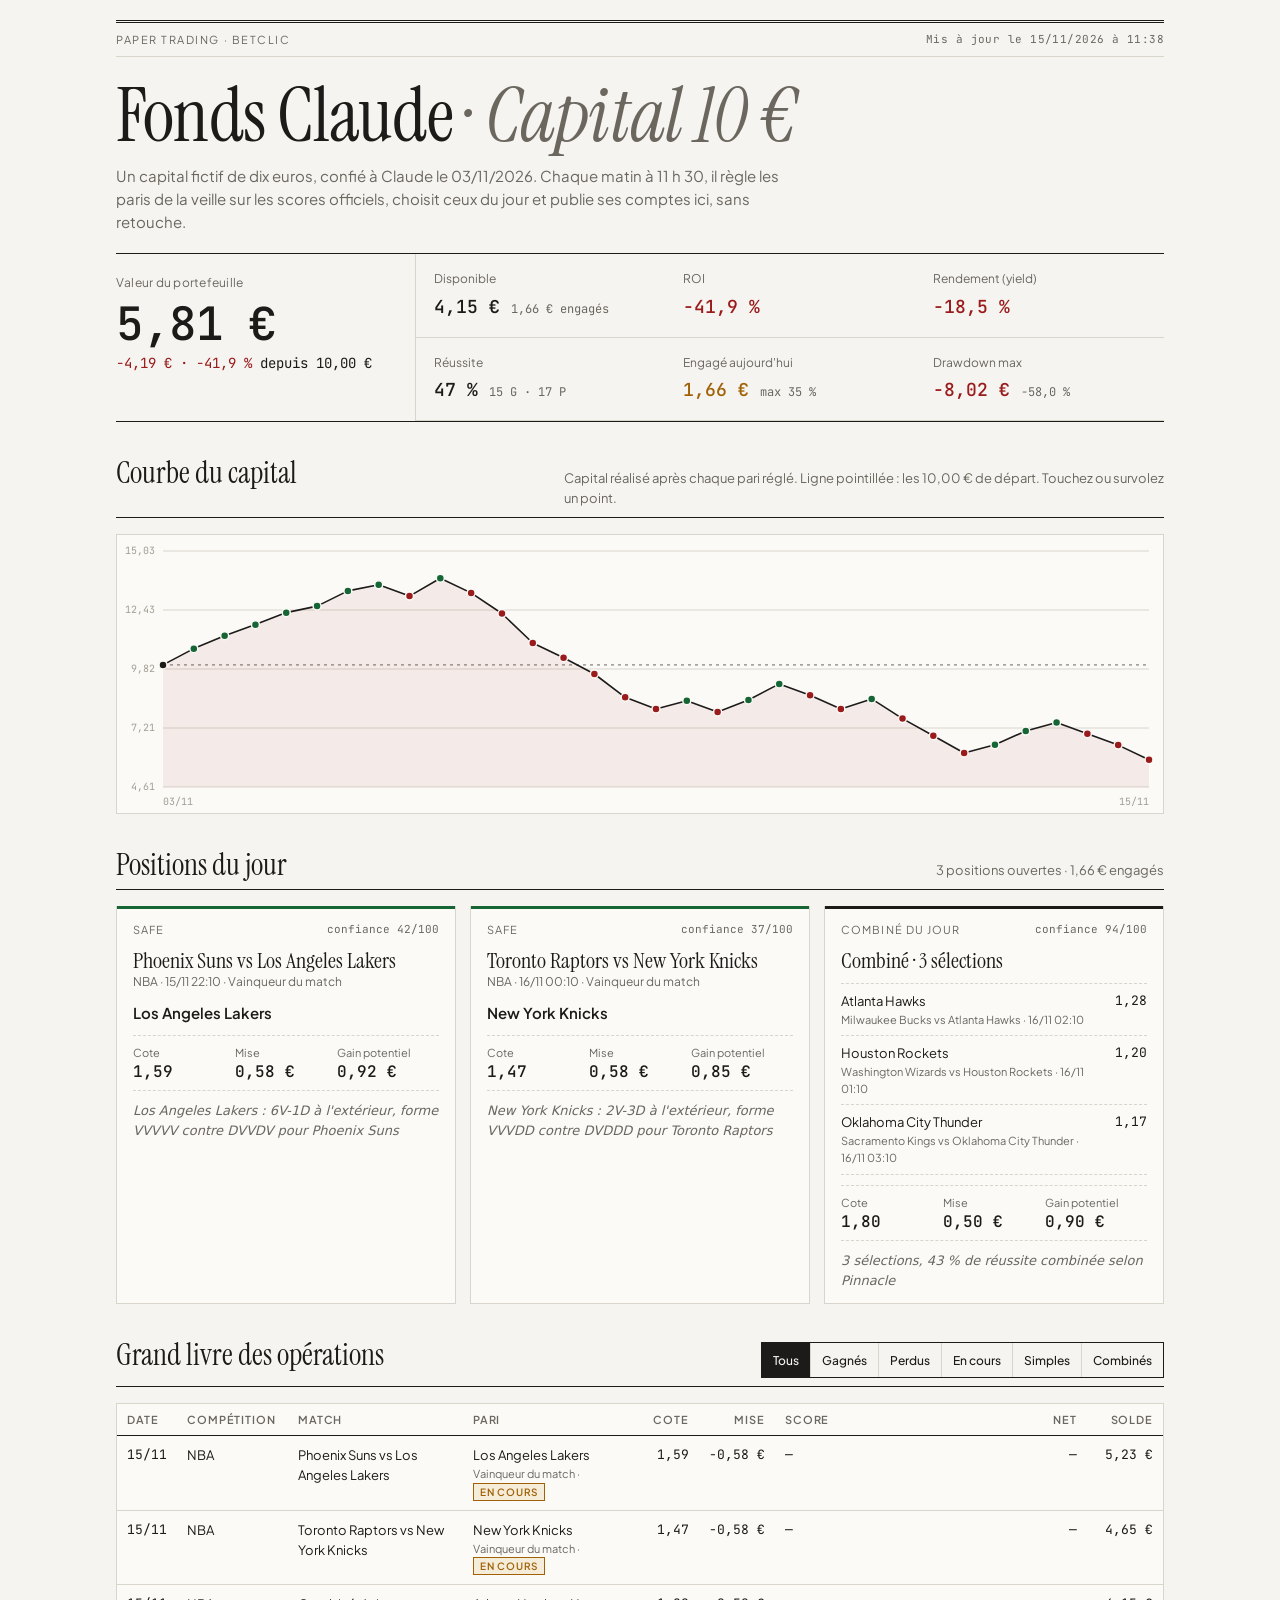
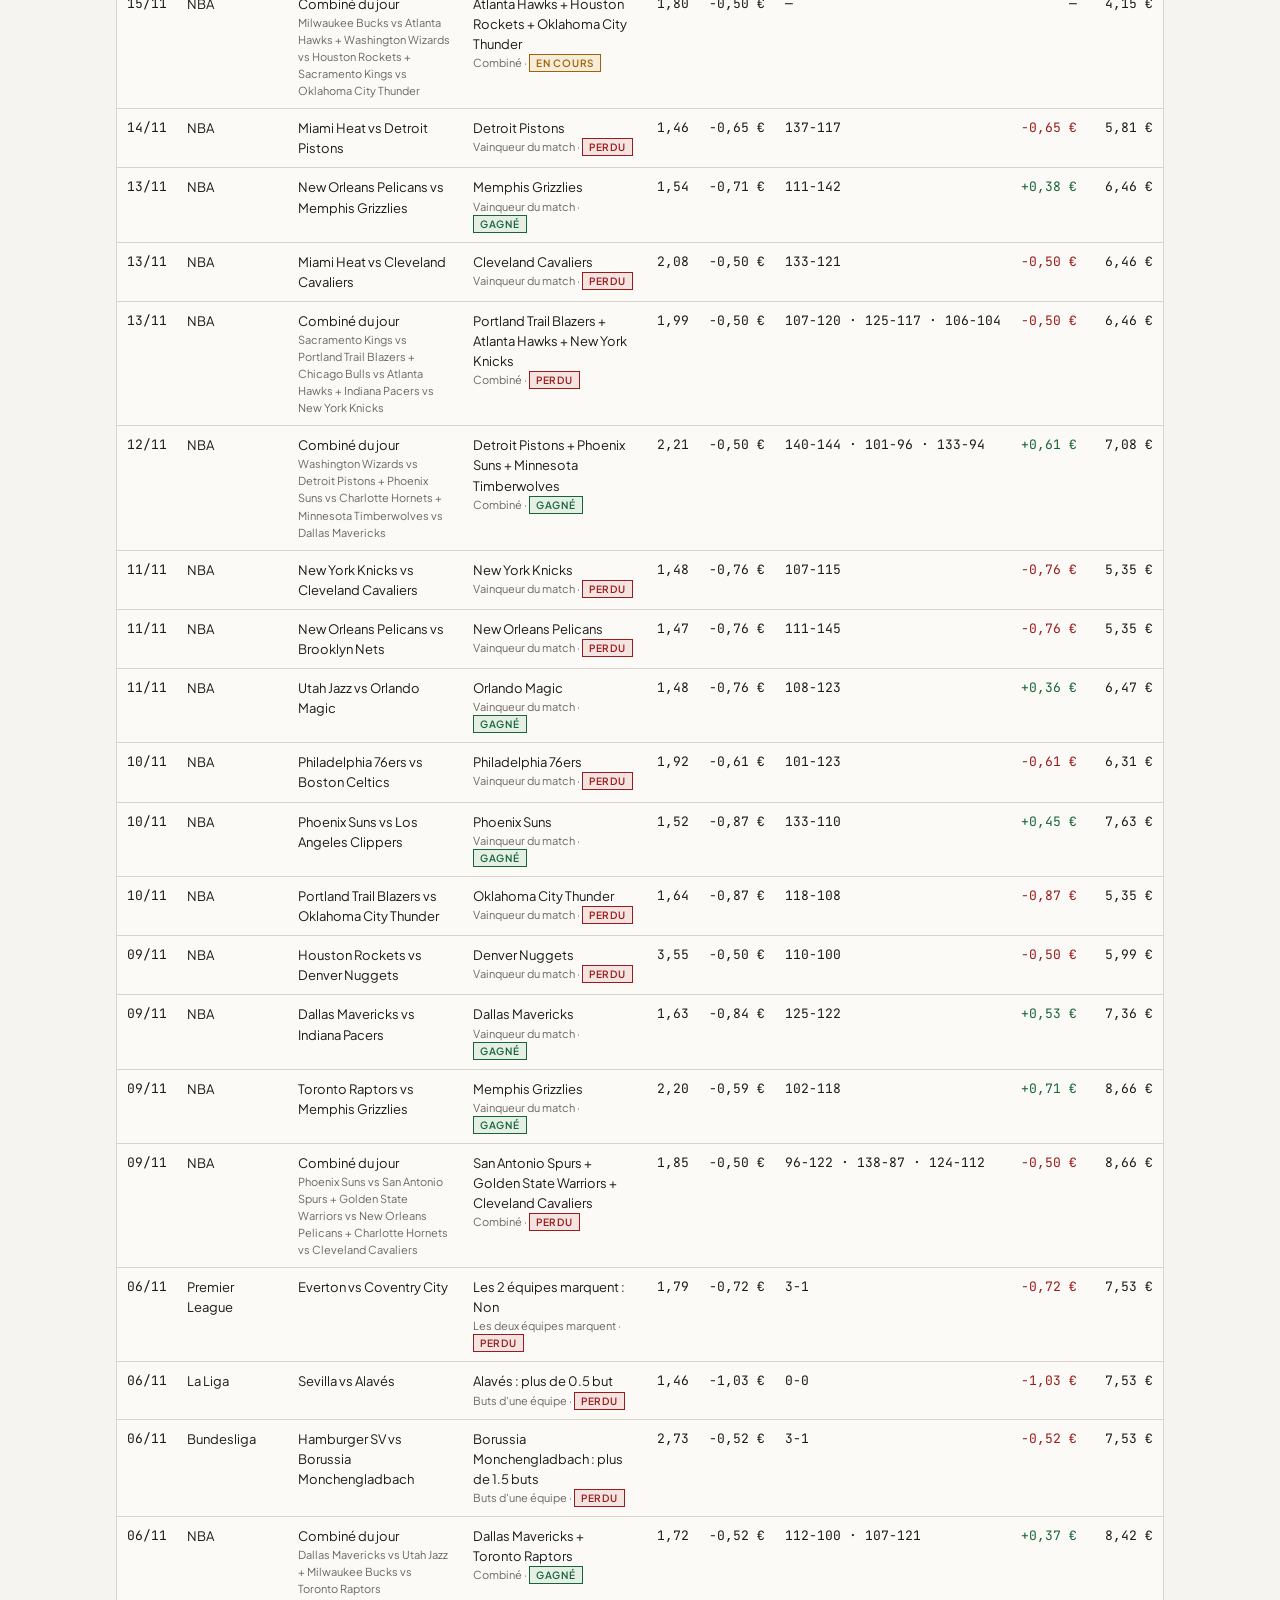
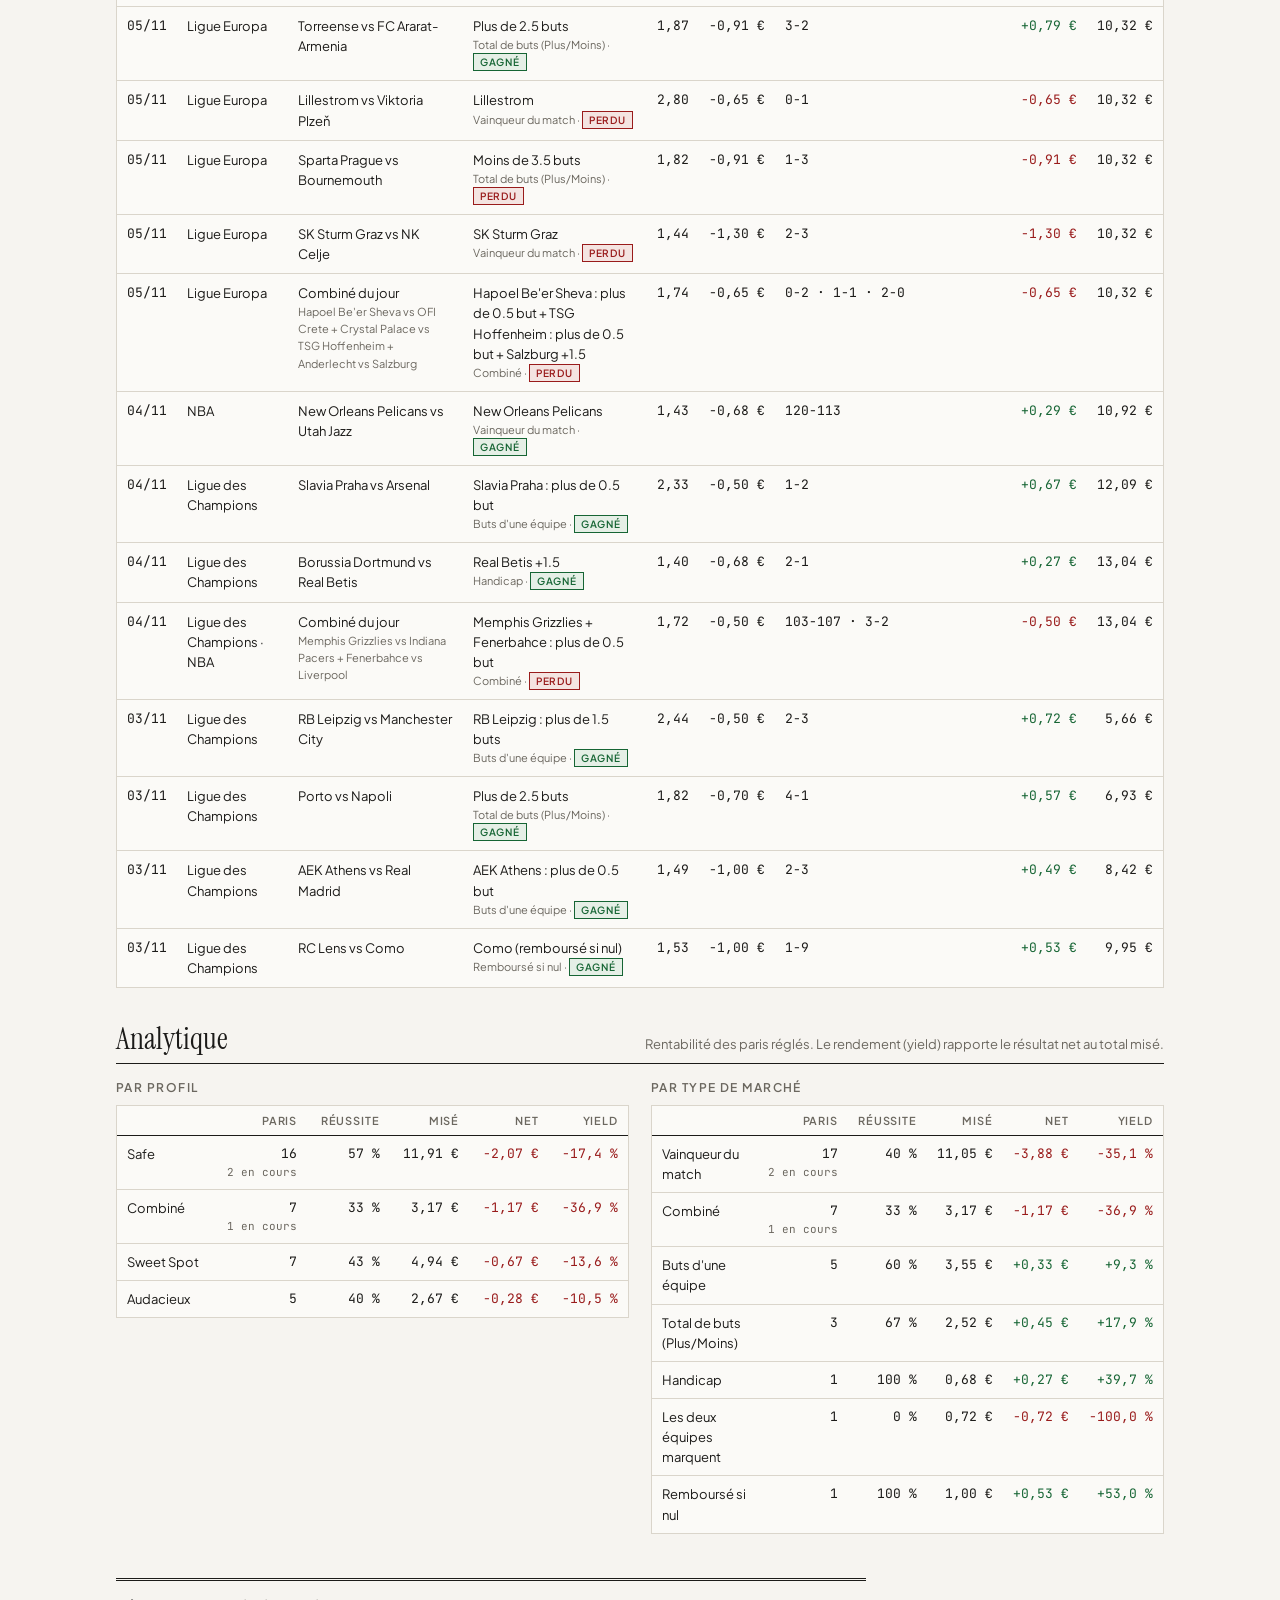
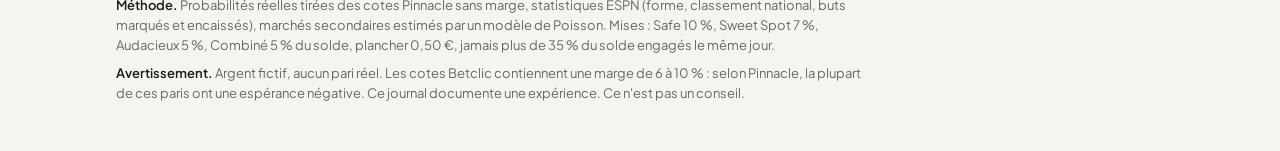
==== commit cfad10dc: "update: bilan et paris du 15/11/2026" ====
--- a/docs/index.html
+++ b/docs/index.html
@@ -90,7 +90,7 @@
     <p><strong>Avertissement.</strong> Argent fictif, aucun pari réel. Les cotes Betclic contiennent une marge de 6 à 10 % : selon Pinnacle, la plupart de ces paris ont une espérance négative. Ce journal documente une expérience. Ce n'est pas un conseil.</p>
   </footer>
 </div>
-<script id="fund-data" type="application/json">{"generated_at": "14/11/2026 à 11:33", "today": "14/11/2026", "started": "03/11/2026", "site_url": "https://bourikerss.github.io/claude-betclic-fund/", "metrics": {"initial": 10.0, "equity": 6.46, "balance": 5.81, "exposure": 0.65, "profit": -3.54, "profit_pct": -0.354, "roi": -0.354, "yield": -0.16061705989110708, "winrate": 0.4838709677419355, "won": 15, "lost": 16, "void": 0, "pending": 1, "max_drawdown": 7.72, "max_drawdown_pct": 0.5582067968185105, "staked_today": 0.65, "daily_cap": 0.35}, "equity": [{"t": "03/11 20:49", "v": 10.0, "label": "Capital de départ", "status": null, "net": null, "score": null}, {"t": "05/11 11:30", "v": 10.72, "label": "RB Leipzig vs Manchester City · RB Leipzig : plus de 1.5 buts", "status": "GAGNE", "net": 0.72, "score": "2-3"}, {"t": "05/11 11:30", "v": 11.29, "label": "Porto vs Napoli · Plus de 2.5 buts", "status": "GAGNE", "net": 0.57, "score": "4-1"}, {"t": "05/11 11:30", "v": 11.78, "label": "AEK Athens vs Real Madrid · AEK Athens : plus de 0.5 but", "status": "GAGNE", "net": 0.49, "score": "2-3"}, {"t": "05/11 11:30", "v": 12.31, "label": "RC Lens vs Como · Como (remboursé si nul)", "status": "GAGNE", "net": 0.53, "score": "1-9"}, {"t": "05/11 11:30", "v": 12.6, "label": "New Orleans Pelicans vs Utah Jazz · New Orleans Pelicans", "status": "GAGNE", "net": 0.29, "score": "120-113"}, {"t": "05/11 11:30", "v": 13.27, "label": "Slavia Praha vs Arsenal · Slavia Praha : plus de 0.5 but", "status": "GAGNE", "net": 0.67, "score": "1-2"}, {"t": "05/11 11:30", "v": 13.54, "label": "Borussia Dortmund vs Real Betis · Real Betis +1.5", "status": "GAGNE", "net": 0.27, "score": "2-1"}, {"t": "05/11 11:30", "v": 13.04, "label": "Combiné du jour · 2 sélections", "status": "PERDU", "net": -0.5, "score": "103-107 · 3-2"}, {"t": "06/11 11:30", "v": 13.83, "label": "Torreense vs FC Ararat-Armenia · Plus de 2.5 buts", "status": "GAGNE", "net": 0.79, "score": "3-2"}, {"t": "06/11 11:30", "v": 13.18, "label": "Lillestrom vs Viktoria Plzeň · Lillestrom", "status": "PERDU", "net": -0.65, "score": "0-1"}, {"t": "06/11 11:30", "v": 12.27, "label": "Sparta Prague vs Bournemouth · Moins de 3.5 buts", "status": "PERDU", "net": -0.91, "score": "1-3"}, {"t": "06/11 11:30", "v": 10.97, "label": "SK Sturm Graz vs NK Celje · SK Sturm Graz", "status": "PERDU", "net": -1.3, "score": "2-3"}, {"t": "06/11 11:30", "v": 10.32, "label": "Combiné du jour · 3 sélections", "status": "PERDU", "net": -0.65, "score": "0-2 · 1-1 · 2-0"}, {"t": "07/11 11:32", "v": 9.6, "label": "Everton vs Coventry City · Les 2 équipes marquent : Non", "status": "PERDU", "net": -0.72, "score": "3-1"}, {"t": "07/11 11:32", "v": 8.57, "label": "Sevilla vs Alavés · Alavés : plus de 0.5 but", "status": "PERDU", "net": -1.03, "score": "0-0"}, {"t": "07/11 11:32", "v": 8.05, "label": "Hamburger SV vs Borussia Monchengladbach · Borussia Monchengladbach : plus de 1.5 buts", "status": "PERDU", "net": -0.52, "score": "3-1"}, {"t": "07/11 11:32", "v": 8.42, "label": "Combiné du jour · 2 sélections", "status": "GAGNE", "net": 0.37, "score": "112-100 · 107-121"}, {"t": "10/11 11:32", "v": 7.92, "label": "Houston Rockets vs Denver Nuggets · Denver Nuggets", "status": "PERDU", "net": -0.5, "score": "110-100"}, {"t": "10/11 11:32", "v": 8.45, "label": "Dallas Mavericks vs Indiana Pacers · Dallas Mavericks", "status": "GAGNE", "net": 0.53, "score": "125-122"}, {"t": "10/11 11:32", "v": 9.16, "label": "Toronto Raptors vs Memphis Grizzlies · Memphis Grizzlies", "status": "GAGNE", "net": 0.71, "score": "102-118"}, {"t": "10/11 11:32", "v": 8.66, "label": "Combiné du jour · 3 sélections", "status": "PERDU", "net": -0.5, "score": "96-122 · 138-87 · 124-112"}, {"t": "11/11 11:30", "v": 8.05, "label": "Philadelphia 76ers vs Boston Celtics · Philadelphia 76ers", "status": "PERDU", "net": -0.61, "score": "101-123"}, {"t": "11/11 11:30", "v": 8.5, "label": "Phoenix Suns vs Los Angeles Clippers · Phoenix Suns", "status": "GAGNE", "net": 0.45, "score": "133-110"}, {"t": "12/11 11:40", "v": 7.63, "label": "Portland Trail Blazers vs Oklahoma City Thunder · Oklahoma City Thunder", "status": "PERDU", "net": -0.87, "score": "118-108"}, {"t": "12/11 11:40", "v": 6.87, "label": "New York Knicks vs Cleveland Cavaliers · New York Knicks", "status": "PERDU", "net": -0.76, "score": "107-115"}, {"t": "12/11 11:40", "v": 6.11, "label": "New Orleans Pelicans vs Brooklyn Nets · New Orleans Pelicans", "status": "PERDU", "net": -0.76, "score": "111-145"}, {"t": "12/11 11:40", "v": 6.47, "label": "Utah Jazz vs Orlando Magic · Orlando Magic", "status": "GAGNE", "net": 0.36, "score": "108-123"}, {"t": "13/11 11:40", "v": 7.08, "label": "Combiné du jour · 3 sélections", "status": "GAGNE", "net": 0.61, "score": "140-144 · 101-96 · 133-94"}, {"t": "14/11 11:33", "v": 7.46, "label": "New Orleans Pelicans vs Memphis Grizzlies · Memphis Grizzlies", "status": "GAGNE", "net": 0.38, "score": "111-142"}, {"t": "14/11 11:33", "v": 6.96, "label": "Miami Heat vs Cleveland Cavaliers · Cleveland Cavaliers", "status": "PERDU", "net": -0.5, "score": "133-121"}, {"t": "14/11 11:33", "v": 6.46, "label": "Combiné du jour · 3 sélections", "status": "PERDU", "net": -0.5, "score": "107-120 · 125-117 · 106-104"}], "positions": [{"id": "cb06267ae037a883ae6f71078d6e2aaa_h2h_detroit-pistons", "kind": "SIMPLE", "profile": "SAFE", "profile_name": "Safe", "placed": "14/11", "placed_day": "2026-11-14", "kickoff": "15/11 02:10", "competition": "NBA", "match": "Miami Heat vs Detroit Pistons", "market": "Vainqueur du match", "selection": "Detroit Pistons", "odd": 1.46, "stake": 0.65, "potential": 0.95, "status": "EN_ATTENTE", "score": null, "net": null, "balance": 5.81, "confidence": 41, "headline": "Detroit Pistons : 5V-1D à l'extérieur, forme VDDVV contre DVDVV pour Miami Heat", "estimated": false, "legs": [{"match": "Miami Heat vs Detroit Pistons", "competition": "NBA", "selection": "Detroit Pistons", "odd": 1.46, "kickoff": "15/11 02:10", "status": "EN_ATTENTE", "score": null}]}], "bets": [{"id": "cb06267ae037a883ae6f71078d6e2aaa_h2h_detroit-pistons", "kind": "SIMPLE", "profile": "SAFE", "profile_name": "Safe", "placed": "14/11", "placed_day": "2026-11-14", "kickoff": "15/11 02:10", "competition": "NBA", "match": "Miami Heat vs Detroit Pistons", "market": "Vainqueur du match", "selection": "Detroit Pistons", "odd": 1.46, "stake": 0.65, "potential": 0.95, "status": "EN_ATTENTE", "score": null, "net": null, "balance": 5.81, "confidence": 41, "headline": "Detroit Pistons : 5V-1D à l'extérieur, forme VDDVV contre DVDVV pour Miami Heat", "estimated": false, "legs": [{"match": "Miami Heat vs Detroit Pistons", "competition": "NBA", "selection": "Detroit Pistons", "odd": 1.46, "kickoff": "15/11 02:10", "status": "EN_ATTENTE", "score": null}]}, {"id": "8a40b260e8fa0d67c1f2bc2b39a24982_h2h_memphis-grizzlies", "kind": "SIMPLE", "profile": "SAFE", "profile_name": "Safe", "placed": "13/11", "placed_day": "2026-11-13", "kickoff": "14/11 02:10", "competition": "NBA", "match": "New Orleans Pelicans vs Memphis Grizzlies", "market": "Vainqueur du match", "selection": "Memphis Grizzlies", "odd": 1.54, "stake": 0.71, "potential": 1.09, "status": "GAGNE", "score": "111-142", "net": 0.38, "balance": 6.46, "confidence": 40, "headline": "Memphis Grizzlies : 5V-0D à l'extérieur, forme DDDVD contre VDDDD pour New Orleans Pelicans", "estimated": false, "legs": [{"match": "New Orleans Pelicans vs Memphis Grizzlies", "competition": "NBA", "selection": "Memphis Grizzlies", "odd": 1.54, "kickoff": "14/11 02:10", "status": "GAGNE", "score": "111-142"}]}, {"id": "58b860d500be69ebf853926aa1ac8271_h2h_cleveland-cavaliers", "kind": "SIMPLE", "profile": "SWEET_SPOT", "profile_name": "Sweet Spot", "placed": "13/11", "placed_day": "2026-11-13", "kickoff": "14/11 02:10", "competition": "NBA", "match": "Miami Heat vs Cleveland Cavaliers", "market": "Vainqueur du match", "selection": "Cleveland Cavaliers", "odd": 2.08, "stake": 0.5, "potential": 1.04, "status": "PERDU", "score": "133-121", "net": -0.5, "balance": 6.46, "confidence": 36, "headline": "Cleveland Cavaliers : 2V-4D à l'extérieur, forme DVDDV contre DVDVV pour Miami Heat", "estimated": false, "legs": [{"match": "Miami Heat vs Cleveland Cavaliers", "competition": "NBA", "selection": "Cleveland Cavaliers", "odd": 2.08, "kickoff": "14/11 02:10", "status": "PERDU", "score": "133-121"}]}, {"id": "combo_20261113", "kind": "COMBINE", "profile": "COMBINE", "profile_name": "Combiné", "placed": "13/11", "placed_day": "2026-11-13", "kickoff": "14/11 04:10", "competition": "NBA", "match": "Sacramento Kings vs Portland Trail Blazers + Chicago Bulls vs Atlanta Hawks + Indiana Pacers vs New York Knicks", "market": "Combiné", "selection": "Portland Trail Blazers + Atlanta Hawks + New York Knicks", "odd": 1.99, "stake": 0.5, "potential": 0.99, "status": "PERDU", "score": "107-120 · 125-117 · 106-104", "net": -0.5, "balance": 6.46, "confidence": 94, "headline": "3 sélections, 40 % de réussite combinée selon Pinnacle", "estimated": false, "legs": [{"match": "Sacramento Kings vs Portland Trail Blazers", "competition": "NBA", "selection": "Portland Trail Blazers", "odd": 1.15, "kickoff": "14/11 04:10", "status": "GAGNE", "score": "107-120"}, {"match": "Chicago Bulls vs Atlanta Hawks", "competition": "NBA", "selection": "Atlanta Hawks", "odd": 1.3, "kickoff": "14/11 02:10", "status": "PERDU", "score": "125-117"}, {"match": "Indiana Pacers vs New York Knicks", "competition": "NBA", "selection": "New York Knicks", "odd": 1.33, "kickoff": "14/11 01:10", "status": "PERDU", "score": "106-104"}]}, {"id": "combo_20261112", "kind": "COMBINE", "profile": "COMBINE", "profile_name": "Combiné", "placed": "12/11", "placed_day": "2026-11-12", "kickoff": "13/11 03:10", "competition": "NBA", "match": "Washington Wizards vs Detroit Pistons + Phoenix Suns vs Charlotte Hornets + Minnesota Timberwolves vs Dallas Mavericks", "market": "Combiné", "selection": "Detroit Pistons + Phoenix Suns + Minnesota Timberwolves", "odd": 2.21, "stake": 0.5, "potential": 1.1, "status": "GAGNE", "score": "140-144 · 101-96 · 133-94", "net": 0.61, "balance": 7.08, "confidence": 79, "headline": "3 sélections, 35 % de réussite combinée selon Pinnacle", "estimated": false, "legs": [{"match": "Washington Wizards vs Detroit Pistons", "competition": "NBA", "selection": "Detroit Pistons", "odd": 1.18, "kickoff": "13/11 01:10", "status": "GAGNE", "score": "140-144"}, {"match": "Phoenix Suns vs Charlotte Hornets", "competition": "NBA", "selection": "Phoenix Suns", "odd": 1.35, "kickoff": "13/11 03:10", "status": "GAGNE", "score": "101-96"}, {"match": "Minnesota Timberwolves vs Dallas Mavericks", "competition": "NBA", "selection": "Minnesota Timberwolves", "odd": 1.39, "kickoff": "13/11 02:10", "status": "GAGNE", "score": "133-94"}]}, {"id": "095441822e3b9b1b84bff9e482b9057a_h2h_new-york-knicks", "kind": "SIMPLE", "profile": "SAFE", "profile_name": "Safe", "placed": "11/11", "placed_day": "2026-11-11", "kickoff": "12/11 01:10", "competition": "NBA", "match": "New York Knicks vs Cleveland Cavaliers", "market": "Vainqueur du match", "selection": "New York Knicks", "odd": 1.48, "stake": 0.76, "potential": 1.12, "status": "PERDU", "score": "107-115", "net": -0.76, "balance": 5.35, "confidence": 41, "headline": "New York Knicks : 3V-2D à domicile, forme VDVVV contre DDVDD pour Cleveland Cavaliers", "estimated": false, "legs": [{"match": "New York Knicks vs Cleveland Cavaliers", "competition": "NBA", "selection": "New York Knicks", "odd": 1.48, "kickoff": "12/11 01:10", "status": "PERDU", "score": "107-115"}]}, {"id": "e6a37eea1dddcbd0384c81237e81f47f_h2h_new-orleans-pelicans", "kind": "SIMPLE", "profile": "SAFE", "profile_name": "Safe", "placed": "11/11", "placed_day": "2026-11-11", "kickoff": "12/11 02:10", "competition": "NBA", "match": "New Orleans Pelicans vs Brooklyn Nets", "market": "Vainqueur du match", "selection": "New Orleans Pelicans", "odd": 1.47, "stake": 0.76, "potential": 1.12, "status": "PERDU", "score": "111-145", "net": -0.76, "balance": 5.35, "confidence": 35, "headline": "New Orleans Pelicans : 3V-3D à domicile, forme VVDDD contre VDVDD pour Brooklyn Nets", "estimated": false, "legs": [{"match": "New Orleans Pelicans vs Brooklyn Nets", "competition": "NBA", "selection": "New Orleans Pelicans", "odd": 1.47, "kickoff": "12/11 02:10", "status": "PERDU", "score": "111-145"}]}, {"id": "423255883d0e6c5d1a94a533b90e935b_h2h_orlando-magic", "kind": "SIMPLE", "profile": "SAFE", "profile_name": "Safe", "placed": "11/11", "placed_day": "2026-11-11", "kickoff": "12/11 03:10", "competition": "NBA", "match": "Utah Jazz vs Orlando Magic", "market": "Vainqueur du match", "selection": "Orlando Magic", "odd": 1.48, "stake": 0.76, "potential": 1.12, "status": "GAGNE", "score": "108-123", "net": 0.36, "balance": 6.47, "confidence": 34, "headline": "Orlando Magic : 2V-3D à l'extérieur, forme VDDDD contre DDDDD pour Utah Jazz", "estimated": false, "legs": [{"match": "Utah Jazz vs Orlando Magic", "competition": "NBA", "selection": "Orlando Magic", "odd": 1.48, "kickoff": "12/11 03:10", "status": "GAGNE", "score": "108-123"}]}, {"id": "cfa503c66cd505776a910921875ef7dd_h2h_philadelphia-76ers", "kind": "SIMPLE", "profile": "SWEET_SPOT", "profile_name": "Sweet Spot", "placed": "10/11", "placed_day": "2026-11-10", "kickoff": "11/11 02:10", "competition": "NBA", "match": "Philadelphia 76ers vs Boston Celtics", "market": "Vainqueur du match", "selection": "Philadelphia 76ers", "odd": 1.92, "stake": 0.61, "potential": 1.17, "status": "PERDU", "score": "101-123", "net": -0.61, "balance": 6.31, "confidence": 47, "headline": "Philadelphia 76ers : 4V-1D à domicile, forme VVVDV contre VDVVV pour Boston Celtics", "estimated": false, "legs": [{"match": "Philadelphia 76ers vs Boston Celtics", "competition": "NBA", "selection": "Philadelphia 76ers", "odd": 1.92, "kickoff": "11/11 02:10", "status": "PERDU", "score": "101-123"}]}, {"id": "8178ff2ec61f604b61dfe6d7b8d71103_h2h_phoenix-suns", "kind": "SIMPLE", "profile": "SAFE", "profile_name": "Safe", "placed": "10/11", "placed_day": "2026-11-10", "kickoff": "11/11 03:10", "competition": "NBA", "match": "Phoenix Suns vs Los Angeles Clippers", "market": "Vainqueur du match", "selection": "Phoenix Suns", "odd": 1.52, "stake": 0.87, "potential": 1.32, "status": "GAGNE", "score": "133-110", "net": 0.45, "balance": 7.63, "confidence": 31, "headline": "Phoenix Suns : 3V-2D à domicile, forme DDDVV contre DDDDV pour Los Angeles Clippers", "estimated": false, "legs": [{"match": "Phoenix Suns vs Los Angeles Clippers", "competition": "NBA", "selection": "Phoenix Suns", "odd": 1.52, "kickoff": "11/11 03:10", "status": "GAGNE", "score": "133-110"}]}, {"id": "f5477c781c94e09e85374bbf9149c0f1_h2h_oklahoma-city-thunder", "kind": "SIMPLE", "profile": "SAFE", "profile_name": "Safe", "placed": "10/11", "placed_day": "2026-11-10", "kickoff": "11/11 05:10", "competition": "NBA", "match": "Portland Trail Blazers vs Oklahoma City Thunder", "market": "Vainqueur du match", "selection": "Oklahoma City Thunder", "odd": 1.64, "stake": 0.87, "potential": 1.43, "status": "PERDU", "score": "118-108", "net": -0.87, "balance": 5.35, "confidence": 28, "headline": "Oklahoma City Thunder : 3V-2D à l'extérieur, forme DVVVV contre VVVDD pour Portland Trail Blazers", "estimated": false, "legs": [{"match": "Portland Trail Blazers vs Oklahoma City Thunder", "competition": "NBA", "selection": "Oklahoma City Thunder", "odd": 1.64, "kickoff": "11/11 05:10", "status": "PERDU", "score": "118-108"}]}, {"id": "dc61de43b5db9de357f48f44c8022494_h2h_denver-nuggets", "kind": "SIMPLE", "profile": "AUDACIEUX", "profile_name": "Audacieux", "placed": "09/11", "placed_day": "2026-11-09", "kickoff": "10/11 02:40", "competition": "NBA", "match": "Houston Rockets vs Denver Nuggets", "market": "Vainqueur du match", "selection": "Denver Nuggets", "odd": 3.55, "stake": 0.5, "potential": 1.77, "status": "PERDU", "score": "110-100", "net": -0.5, "balance": 5.99, "confidence": 27, "headline": "Denver Nuggets : 3V-1D à l'extérieur, forme VVDVV contre DVVDD pour Houston Rockets", "estimated": false, "legs": [{"match": "Houston Rockets vs Denver Nuggets", "competition": "NBA", "selection": "Denver Nuggets", "odd": 3.55, "kickoff": "10/11 02:40", "status": "PERDU", "score": "110-100"}]}, {"id": "9866fa22adc8509d487522ef4cf0fc24_h2h_dallas-mavericks", "kind": "SIMPLE", "profile": "SAFE", "profile_name": "Safe", "placed": "09/11", "placed_day": "2026-11-09", "kickoff": "10/11 02:10", "competition": "NBA", "match": "Dallas Mavericks vs Indiana Pacers", "market": "Vainqueur du match", "selection": "Dallas Mavericks", "odd": 1.63, "stake": 0.84, "potential": 1.37, "status": "GAGNE", "score": "125-122", "net": 0.53, "balance": 7.36, "confidence": 27, "headline": "Dallas Mavericks : 4V-2D à domicile, forme VDDVV contre DDDVD pour Indiana Pacers", "estimated": false, "legs": [{"match": "Dallas Mavericks vs Indiana Pacers", "competition": "NBA", "selection": "Dallas Mavericks", "odd": 1.63, "kickoff": "10/11 02:10", "status": "GAGNE", "score": "125-122"}]}, {"id": "56efae2815b3a18850f07a3781d652a2_h2h_memphis-grizzlies", "kind": "SIMPLE", "profile": "SWEET_SPOT", "profile_name": "Sweet Spot", "placed": "09/11", "placed_day": "2026-11-09", "kickoff": "10/11 01:40", "competition": "NBA", "match": "Toronto Raptors vs Memphis Grizzlies", "market": "Vainqueur du match", "selection": "Memphis Grizzlies", "odd": 2.2, "stake": 0.59, "potential": 1.3, "status": "GAGNE", "score": "102-118", "net": 0.71, "balance": 8.66, "confidence": 26, "headline": "Memphis Grizzlies : 4V-0D à l'extérieur, forme VVDDD contre DDVDV pour Toronto Raptors", "estimated": false, "legs": [{"match": "Toronto Raptors vs Memphis Grizzlies", "competition": "NBA", "selection": "Memphis Grizzlies", "odd": 2.2, "kickoff": "10/11 01:40", "status": "GAGNE", "score": "102-118"}]}, {"id": "combo_20261109", "kind": "COMBINE", "profile": "COMBINE", "profile_name": "Combiné", "placed": "09/11", "placed_day": "2026-11-09", "kickoff": "10/11 04:10", "competition": "NBA", "match": "Phoenix Suns vs San Antonio Spurs + Golden State Warriors vs New Orleans Pelicans + Charlotte Hornets vs Cleveland Cavaliers", "market": "Combiné", "selection": "San Antonio Spurs + Golden State Warriors + Cleveland Cavaliers", "odd": 1.85, "stake": 0.5, "potential": 0.93, "status": "PERDU", "score": "96-122 · 138-87 · 124-112", "net": -0.5, "balance": 8.66, "confidence": 87, "headline": "3 sélections, 45 % de réussite combinée selon Pinnacle", "estimated": false, "legs": [{"match": "Phoenix Suns vs San Antonio Spurs", "competition": "NBA", "selection": "San Antonio Spurs", "odd": 1.23, "kickoff": "10/11 03:10", "status": "GAGNE", "score": "96-122"}, {"match": "Golden State Warriors vs New Orleans Pelicans", "competition": "NBA", "selection": "Golden State Warriors", "odd": 1.22, "kickoff": "10/11 04:10", "status": "GAGNE", "score": "138-87"}, {"match": "Charlotte Hornets vs Cleveland Cavaliers", "competition": "NBA", "selection": "Cleveland Cavaliers", "odd": 1.23, "kickoff": "10/11 01:10", "status": "PERDU", "score": "124-112"}]}, {"id": "586bec023ee8ac2f0645d963bd2c9d25_btts_no", "kind": "SIMPLE", "profile": "SWEET_SPOT", "profile_name": "Sweet Spot", "placed": "06/11", "placed_day": "2026-11-06", "kickoff": "06/11 21:00", "competition": "Premier League", "match": "Everton vs Coventry City", "market": "Les deux équipes marquent", "selection": "Les 2 équipes marquent : Non", "odd": 1.79, "stake": 0.72, "potential": 1.29, "status": "PERDU", "score": "3-1", "net": -0.72, "balance": 7.53, "confidence": 46, "headline": "Everton n'a encaissé que dans 5/9 matchs", "estimated": true, "legs": [{"match": "Everton vs Coventry City", "competition": "Premier League", "selection": "Les 2 équipes marquent : Non", "odd": 1.79, "kickoff": "06/11 21:00", "status": "PERDU", "score": "3-1"}]}, {"id": "9dd0014685fd62d9b2890d7c33a8c9ab_team_totals_alaves-over_+0.5", "kind": "SIMPLE", "profile": "SAFE", "profile_name": "Safe", "placed": "06/11", "placed_day": "2026-11-06", "kickoff": "06/11 21:00", "competition": "La Liga", "match": "Sevilla vs Alavés", "market": "Buts d'une équipe", "selection": "Alavés : plus de 0.5 but", "odd": 1.46, "stake": 1.03, "potential": 1.5, "status": "PERDU", "score": "0-0", "net": -1.03, "balance": 7.53, "confidence": 45, "headline": "Alavés marque 1,1 buts/match, Sevilla en encaisse 2,1", "estimated": true, "legs": [{"match": "Sevilla vs Alavés", "competition": "La Liga", "selection": "Alavés : plus de 0.5 but", "odd": 1.46, "kickoff": "06/11 21:00", "status": "PERDU", "score": "0-0"}]}, {"id": "295076c39e49863cb54db085ac3cd340_team_totals_borussia-monchengladbach-over_+1.5", "kind": "SIMPLE", "profile": "AUDACIEUX", "profile_name": "Audacieux", "placed": "06/11", "placed_day": "2026-11-06", "kickoff": "06/11 20:30", "competition": "Bundesliga", "match": "Hamburger SV vs Borussia Monchengladbach", "market": "Buts d'une équipe", "selection": "Borussia Monchengladbach : plus de 1.5 buts", "odd": 2.73, "stake": 0.52, "potential": 1.42, "status": "PERDU", "score": "3-1", "net": -0.52, "balance": 7.53, "confidence": 38, "headline": "Borussia Monchengladbach marque 1,5 buts/match, Hamburger SV en encaisse 2,0", "estimated": true, "legs": [{"match": "Hamburger SV vs Borussia Monchengladbach", "competition": "Bundesliga", "selection": "Borussia Monchengladbach : plus de 1.5 buts", "odd": 2.73, "kickoff": "06/11 20:30", "status": "PERDU", "score": "3-1"}]}, {"id": "combo_20261106", "kind": "COMBINE", "profile": "COMBINE", "profile_name": "Combiné", "placed": "06/11", "placed_day": "2026-11-06", "kickoff": "07/11 02:10", "competition": "NBA", "match": "Dallas Mavericks vs Utah Jazz + Milwaukee Bucks vs Toronto Raptors", "market": "Combiné", "selection": "Dallas Mavericks + Toronto Raptors", "odd": 1.72, "stake": 0.52, "potential": 0.89, "status": "GAGNE", "score": "112-100 · 107-121", "net": 0.37, "balance": 8.42, "confidence": 87, "headline": "2 sélections, 49 % de réussite combinée selon Pinnacle", "estimated": false, "legs": [{"match": "Dallas Mavericks vs Utah Jazz", "competition": "NBA", "selection": "Dallas Mavericks", "odd": 1.3, "kickoff": "07/11 02:10", "status": "GAGNE", "score": "112-100"}, {"match": "Milwaukee Bucks vs Toronto Raptors", "competition": "NBA", "selection": "Toronto Raptors", "odd": 1.32, "kickoff": "07/11 02:10", "status": "GAGNE", "score": "107-121"}]}, {"id": "402e102fa845ed84ab7e59b3b17f8c29_totals_over_+2.5", "kind": "SIMPLE", "profile": "SWEET_SPOT", "profile_name": "Sweet Spot", "placed": "05/11", "placed_day": "2026-11-05", "kickoff": "05/11 21:00", "competition": "Ligue Europa", "match": "Torreense vs FC Ararat-Armenia", "market": "Total de buts (Plus/Moins)", "selection": "Plus de 2.5 buts", "odd": 1.87, "stake": 0.91, "potential": 1.7, "status": "GAGNE", "score": "3-2", "net": 0.79, "balance": 10.32, "confidence": 49, "headline": "4,0 buts attendus : Torreense 1,3 marqués/2,3 encaissés, FC Ararat-Armenia 0,7/3,7 par match", "estimated": true, "legs": [{"match": "Torreense vs FC Ararat-Armenia", "competition": "Ligue Europa", "selection": "Plus de 2.5 buts", "odd": 1.87, "kickoff": "05/11 21:00", "status": "GAGNE", "score": "3-2"}]}, {"id": "c50815d0a3cbc7dfe6b9f3a737ce4836_h2h_lillestrom", "kind": "SIMPLE", "profile": "AUDACIEUX", "profile_name": "Audacieux", "placed": "05/11", "placed_day": "2026-11-05", "kickoff": "05/11 18:45", "competition": "Ligue Europa", "match": "Lillestrom vs Viktoria Plzeň", "market": "Vainqueur du match", "selection": "Lillestrom", "odd": 2.8, "stake": 0.65, "potential": 1.82, "status": "PERDU", "score": "0-1", "net": -0.65, "balance": 10.32, "confidence": 46, "headline": "Lillestrom : 6V-1N-7D à domicile, forme NVDVV contre DDD pour Viktoria Plzeň", "estimated": false, "legs": [{"match": "Lillestrom vs Viktoria Plzeň", "competition": "Ligue Europa", "selection": "Lillestrom", "odd": 2.8, "kickoff": "05/11 18:45", "status": "PERDU", "score": "0-1"}]}, {"id": "d437cbfcee6b57ec58d464e6b459c56e_totals_under_+3.5", "kind": "SIMPLE", "profile": "SWEET_SPOT", "profile_name": "Sweet Spot", "placed": "05/11", "placed_day": "2026-11-05", "kickoff": "05/11 18:45", "competition": "Ligue Europa", "match": "Sparta Prague vs Bournemouth", "market": "Total de buts (Plus/Moins)", "selection": "Moins de 3.5 buts", "odd": 1.82, "stake": 0.91, "potential": 1.66, "status": "PERDU", "score": "1-3", "net": -0.91, "balance": 10.32, "confidence": 46, "headline": "2,8 buts attendus : Sparta Prague 1,7 marqués/1,0 encaissés, Bournemouth 2,1/0,7 par match", "estimated": true, "legs": [{"match": "Sparta Prague vs Bournemouth", "competition": "Ligue Europa", "selection": "Moins de 3.5 buts", "odd": 1.82, "kickoff": "05/11 18:45", "status": "PERDU", "score": "1-3"}]}, {"id": "84b68e09ecbe93fdbce759cd822322a2_h2h_sk-sturm-graz", "kind": "SIMPLE", "profile": "SAFE", "profile_name": "Safe", "placed": "05/11", "placed_day": "2026-11-05", "kickoff": "05/11 21:00", "competition": "Ligue Europa", "match": "SK Sturm Graz vs NK Celje", "market": "Vainqueur du match", "selection": "SK Sturm Graz", "odd": 1.44, "stake": 1.3, "potential": 1.87, "status": "PERDU", "score": "2-3", "net": -1.3, "balance": 10.32, "confidence": 45, "headline": "SK Sturm Graz : 4V-3N-0D à domicile, forme DVVNN contre DDN pour NK Celje", "estimated": false, "legs": [{"match": "SK Sturm Graz vs NK Celje", "competition": "Ligue Europa", "selection": "SK Sturm Graz", "odd": 1.44, "kickoff": "05/11 21:00", "status": "PERDU", "score": "2-3"}]}, {"id": "combo_20261105", "kind": "COMBINE", "profile": "COMBINE", "profile_name": "Combiné", "placed": "05/11", "placed_day": "2026-11-05", "kickoff": "05/11 21:00", "competition": "Ligue Europa", "match": "Hapoel Be'er Sheva vs OFI Crete + Crystal Palace vs TSG Hoffenheim + Anderlecht vs Salzburg", "market": "Combiné", "selection": "Hapoel Be'er Sheva : plus de 0.5 but + TSG Hoffenheim : plus de 0.5 but + Salzburg +1.5", "odd": 1.74, "stake": 0.65, "potential": 1.13, "status": "PERDU", "score": "0-2 · 1-1 · 2-0", "net": -0.65, "balance": 10.32, "confidence": 100, "headline": "3 sélections, 43 % de réussite combinée selon Pinnacle", "estimated": true, "legs": [{"match": "Hapoel Be'er Sheva vs OFI Crete", "competition": "Ligue Europa", "selection": "Hapoel Be'er Sheva : plus de 0.5 but", "odd": 1.16, "kickoff": "05/11 21:00", "status": "PERDU", "score": "0-2"}, {"match": "Crystal Palace vs TSG Hoffenheim", "competition": "Ligue Europa", "selection": "TSG Hoffenheim : plus de 0.5 but", "odd": 1.17, "kickoff": "05/11 18:45", "status": "GAGNE", "score": "1-1"}, {"match": "Anderlecht vs Salzburg", "competition": "Ligue Europa", "selection": "Salzburg +1.5", "odd": 1.28, "kickoff": "05/11 18:45", "status": "PERDU", "score": "2-0"}]}, {"id": "0b5966b7b96eb844618eea8f215a0c71_h2h_new-orleans-pelicans", "kind": "SIMPLE", "profile": "SAFE", "profile_name": "Safe", "placed": "04/11", "placed_day": "2026-11-04", "kickoff": "05/11 02:10", "competition": "NBA", "match": "New Orleans Pelicans vs Utah Jazz", "market": "Vainqueur du match", "selection": "New Orleans Pelicans", "odd": 1.43, "stake": 0.68, "potential": 0.97, "status": "GAGNE", "score": "120-113", "net": 0.29, "balance": 10.92, "confidence": 57, "headline": "New Orleans Pelicans : 2V-2D à domicile, forme DDVVV contre DDDDD pour Utah Jazz", "estimated": false, "legs": [{"match": "New Orleans Pelicans vs Utah Jazz", "competition": "NBA", "selection": "New Orleans Pelicans", "odd": 1.43, "kickoff": "05/11 02:10", "status": "GAGNE", "score": "120-113"}]}, {"id": "a5910ae3b314876faea7f5c03b8aeaad_team_totals_slavia-praha-over_+0.5", "kind": "SIMPLE", "profile": "AUDACIEUX", "profile_name": "Audacieux", "placed": "04/11", "placed_day": "2026-11-04", "kickoff": "04/11 21:00", "competition": "Ligue des Champions", "match": "Slavia Praha vs Arsenal", "market": "Buts d'une équipe", "selection": "Slavia Praha : plus de 0.5 but", "odd": 2.33, "stake": 0.5, "potential": 1.17, "status": "GAGNE", "score": "1-2", "net": 0.67, "balance": 12.09, "confidence": 56, "headline": "Slavia Praha marque 1,3 buts/match, Arsenal en encaisse 0,5", "estimated": true, "legs": [{"match": "Slavia Praha vs Arsenal", "competition": "Ligue des Champions", "selection": "Slavia Praha : plus de 0.5 but", "odd": 2.33, "kickoff": "04/11 21:00", "status": "GAGNE", "score": "1-2"}]}, {"id": "6d386ed81fabf67aa19fbd442c0d8c60_spreads_real-betis_+1.5", "kind": "SIMPLE", "profile": "SAFE", "profile_name": "Safe", "placed": "04/11", "placed_day": "2026-11-04", "kickoff": "04/11 21:00", "competition": "Ligue des Champions", "match": "Borussia Dortmund vs Real Betis", "market": "Handicap", "selection": "Real Betis +1.5", "odd": 1.4, "stake": 0.68, "potential": 0.95, "status": "GAGNE", "score": "2-1", "net": 0.27, "balance": 13.04, "confidence": 50, "headline": "Différence par match : Real Betis +0,4, Borussia Dortmund +0,8", "estimated": true, "legs": [{"match": "Borussia Dortmund vs Real Betis", "competition": "Ligue des Champions", "selection": "Real Betis +1.5", "odd": 1.4, "kickoff": "04/11 21:00", "status": "GAGNE", "score": "2-1"}]}, {"id": "combo_20261104", "kind": "COMBINE", "profile": "COMBINE", "profile_name": "Combiné", "placed": "04/11", "placed_day": "2026-11-04", "kickoff": "05/11 02:10", "competition": "Ligue des Champions · NBA", "match": "Memphis Grizzlies vs Indiana Pacers + Fenerbahce vs Liverpool", "market": "Combiné", "selection": "Memphis Grizzlies + Fenerbahce : plus de 0.5 but", "odd": 1.72, "stake": 0.5, "potential": 0.86, "status": "PERDU", "score": "103-107 · 3-2", "net": -0.5, "balance": 13.04, "confidence": 100, "headline": "2 sélections, 48 % de réussite combinée selon Pinnacle", "estimated": true, "legs": [{"match": "Memphis Grizzlies vs Indiana Pacers", "competition": "NBA", "selection": "Memphis Grizzlies", "odd": 1.31, "kickoff": "05/11 02:10", "status": "PERDU", "score": "103-107"}, {"match": "Fenerbahce vs Liverpool", "competition": "Ligue des Champions", "selection": "Fenerbahce : plus de 0.5 but", "odd": 1.31, "kickoff": "04/11 18:45", "status": "GAGNE", "score": "3-2"}]}, {"id": "df7d2d81b9e2f3f11c6aeddaee6b7085_team_totals_rb-leipzig-over_+1.5", "kind": "SIMPLE", "profile": "AUDACIEUX", "profile_name": "Audacieux", "placed": "03/11", "placed_day": "2026-11-03", "kickoff": "04/11 21:00", "competition": "Ligue des Champions", "match": "RB Leipzig vs Manchester City", "market": "Buts d'une équipe", "selection": "RB Leipzig : plus de 1.5 buts", "odd": 2.44, "stake": 0.5, "potential": 1.22, "status": "GAGNE", "score": "2-3", "net": 0.72, "balance": 5.66, "confidence": 48, "headline": "RB Leipzig marque 2,1 buts/match, Manchester City en encaisse 1,6", "estimated": true, "legs": [{"match": "RB Leipzig vs Manchester City", "competition": "Ligue des Champions", "selection": "RB Leipzig : plus de 1.5 buts", "odd": 2.44, "kickoff": "04/11 21:00", "status": "GAGNE", "score": "2-3"}]}, {"id": "ba82ee37f64a66a30d85f8b90082ec2f_totals_over_+2.5", "kind": "SIMPLE", "profile": "SWEET_SPOT", "profile_name": "Sweet Spot", "placed": "03/11", "placed_day": "2026-11-03", "kickoff": "04/11 21:00", "competition": "Ligue des Champions", "match": "Porto vs Napoli", "market": "Total de buts (Plus/Moins)", "selection": "Plus de 2.5 buts", "odd": 1.82, "stake": 0.7, "potential": 1.27, "status": "GAGNE", "score": "4-1", "net": 0.57, "balance": 6.93, "confidence": 47, "headline": "3,2 buts attendus : Porto 2,0 marqués/0,9 encaissés, Napoli 1,9/1,7 par match", "estimated": true, "legs": [{"match": "Porto vs Napoli", "competition": "Ligue des Champions", "selection": "Plus de 2.5 buts", "odd": 1.82, "kickoff": "04/11 21:00", "status": "GAGNE", "score": "4-1"}]}, {"id": "f43ef699c987e112e115f7035114854e_team_totals_aek-athens-over_+0.5", "kind": "SIMPLE", "profile": "SAFE", "profile_name": "Safe", "placed": "03/11", "placed_day": "2026-11-03", "kickoff": "04/11 18:45", "competition": "Ligue des Champions", "match": "AEK Athens vs Real Madrid", "market": "Buts d'une équipe", "selection": "AEK Athens : plus de 0.5 but", "odd": 1.49, "stake": 1.0, "potential": 1.49, "status": "GAGNE", "score": "2-3", "net": 0.49, "balance": 8.42, "confidence": 40, "headline": "AEK Athens marque 2,1 buts/match, Real Madrid en encaisse 1,1", "estimated": true, "legs": [{"match": "AEK Athens vs Real Madrid", "competition": "Ligue des Champions", "selection": "AEK Athens : plus de 0.5 but", "odd": 1.49, "kickoff": "04/11 18:45", "status": "GAGNE", "score": "2-3"}]}, {"id": "013cecbf40f5b4530342632a80f35b00_dnb_como", "kind": "SIMPLE", "profile": "SAFE", "profile_name": "Safe", "placed": "03/11", "placed_day": "2026-11-03", "kickoff": "04/11 21:00", "competition": "Ligue des Champions", "match": "RC Lens vs Como", "market": "Remboursé si nul", "selection": "Como (remboursé si nul)", "odd": 1.53, "stake": 1.0, "potential": 1.53, "status": "GAGNE", "score": "1-9", "net": 0.53, "balance": 9.95, "confidence": 32, "headline": "Como : 4V-1N-2D à l'extérieur, forme VVVVV contre DVDVD pour RC Lens", "estimated": true, "legs": [{"match": "RC Lens vs Como", "competition": "Ligue des Champions", "selection": "Como (remboursé si nul)", "odd": 1.53, "kickoff": "04/11 21:00", "status": "GAGNE", "score": "1-9"}]}], "analytics": {"by_profile": [{"name": "Safe", "count": 14, "settled": 13, "won": 8, "lost": 5, "winrate": 0.6153846153846154, "staked": 11.26, "net": -1.42, "yield": -0.1261101243339254}, {"name": "Sweet Spot", "count": 7, "settled": 7, "won": 3, "lost": 4, "winrate": 0.42857142857142855, "staked": 4.94, "net": -0.67, "yield": -0.13562753036437247}, {"name": "Combiné", "count": 6, "settled": 6, "won": 2, "lost": 4, "winrate": 0.3333333333333333, "staked": 3.17, "net": -1.17, "yield": -0.36908517350157727}, {"name": "Audacieux", "count": 5, "settled": 5, "won": 2, "lost": 3, "winrate": 0.4, "staked": 2.67, "net": -0.28, "yield": -0.10486891385767791}], "by_market": [{"name": "Vainqueur du match", "count": 15, "settled": 14, "won": 6, "lost": 8, "winrate": 0.42857142857142855, "staked": 10.4, "net": -3.23, "yield": -0.3105769230769231}, {"name": "Combiné", "count": 6, "settled": 6, "won": 2, "lost": 4, "winrate": 0.3333333333333333, "staked": 3.17, "net": -1.17, "yield": -0.36908517350157727}, {"name": "Buts d'une équipe", "count": 5, "settled": 5, "won": 3, "lost": 2, "winrate": 0.6, "staked": 3.55, "net": 0.33, "yield": 0.09295774647887325}, {"name": "Total de buts (Plus/Moins)", "count": 3, "settled": 3, "won": 2, "lost": 1, "winrate": 0.6666666666666666, "staked": 2.52, "net": 0.45, "yield": 0.17857142857142858}, {"name": "Handicap", "count": 1, "settled": 1, "won": 1, "lost": 0, "winrate": 1.0, "staked": 0.68, "net": 0.27, "yield": 0.39705882352941174}, {"name": "Les deux équipes marquent", "count": 1, "settled": 1, "won": 0, "lost": 1, "winrate": 0.0, "staked": 0.72, "net": -0.72, "yield": -1.0}, {"name": "Remboursé si nul", "count": 1, "settled": 1, "won": 1, "lost": 0, "winrate": 1.0, "staked": 1.0, "net": 0.53, "yield": 0.53}]}, "rules": {"stake_pct": {"Safe": 0.1, "Sweet Spot": 0.07, "Audacieux": 0.05, "Combiné": 0.05}, "stake_min": 0.5, "daily_cap": 0.35}}</script>
+<script id="fund-data" type="application/json">{"generated_at": "15/11/2026 à 11:38", "today": "15/11/2026", "started": "03/11/2026", "site_url": "https://bourikerss.github.io/claude-betclic-fund/", "metrics": {"initial": 10.0, "equity": 5.81, "balance": 4.15, "exposure": 1.66, "profit": -4.19, "profit_pct": -0.41900000000000004, "roi": -0.41900000000000004, "yield": -0.18466284706919348, "winrate": 0.46875, "won": 15, "lost": 17, "void": 0, "pending": 3, "max_drawdown": 8.02, "max_drawdown_pct": 0.5798987707881417, "staked_today": 1.66, "daily_cap": 0.35}, "equity": [{"t": "03/11 20:49", "v": 10.0, "label": "Capital de départ", "status": null, "net": null, "score": null}, {"t": "05/11 11:30", "v": 10.72, "label": "RB Leipzig vs Manchester City · RB Leipzig : plus de 1.5 buts", "status": "GAGNE", "net": 0.72, "score": "2-3"}, {"t": "05/11 11:30", "v": 11.29, "label": "Porto vs Napoli · Plus de 2.5 buts", "status": "GAGNE", "net": 0.57, "score": "4-1"}, {"t": "05/11 11:30", "v": 11.78, "label": "AEK Athens vs Real Madrid · AEK Athens : plus de 0.5 but", "status": "GAGNE", "net": 0.49, "score": "2-3"}, {"t": "05/11 11:30", "v": 12.31, "label": "RC Lens vs Como · Como (remboursé si nul)", "status": "GAGNE", "net": 0.53, "score": "1-9"}, {"t": "05/11 11:30", "v": 12.6, "label": "New Orleans Pelicans vs Utah Jazz · New Orleans Pelicans", "status": "GAGNE", "net": 0.29, "score": "120-113"}, {"t": "05/11 11:30", "v": 13.27, "label": "Slavia Praha vs Arsenal · Slavia Praha : plus de 0.5 but", "status": "GAGNE", "net": 0.67, "score": "1-2"}, {"t": "05/11 11:30", "v": 13.54, "label": "Borussia Dortmund vs Real Betis · Real Betis +1.5", "status": "GAGNE", "net": 0.27, "score": "2-1"}, {"t": "05/11 11:30", "v": 13.04, "label": "Combiné du jour · 2 sélections", "status": "PERDU", "net": -0.5, "score": "103-107 · 3-2"}, {"t": "06/11 11:30", "v": 13.83, "label": "Torreense vs FC Ararat-Armenia · Plus de 2.5 buts", "status": "GAGNE", "net": 0.79, "score": "3-2"}, {"t": "06/11 11:30", "v": 13.18, "label": "Lillestrom vs Viktoria Plzeň · Lillestrom", "status": "PERDU", "net": -0.65, "score": "0-1"}, {"t": "06/11 11:30", "v": 12.27, "label": "Sparta Prague vs Bournemouth · Moins de 3.5 buts", "status": "PERDU", "net": -0.91, "score": "1-3"}, {"t": "06/11 11:30", "v": 10.97, "label": "SK Sturm Graz vs NK Celje · SK Sturm Graz", "status": "PERDU", "net": -1.3, "score": "2-3"}, {"t": "06/11 11:30", "v": 10.32, "label": "Combiné du jour · 3 sélections", "status": "PERDU", "net": -0.65, "score": "0-2 · 1-1 · 2-0"}, {"t": "07/11 11:32", "v": 9.6, "label": "Everton vs Coventry City · Les 2 équipes marquent : Non", "status": "PERDU", "net": -0.72, "score": "3-1"}, {"t": "07/11 11:32", "v": 8.57, "label": "Sevilla vs Alavés · Alavés : plus de 0.5 but", "status": "PERDU", "net": -1.03, "score": "0-0"}, {"t": "07/11 11:32", "v": 8.05, "label": "Hamburger SV vs Borussia Monchengladbach · Borussia Monchengladbach : plus de 1.5 buts", "status": "PERDU", "net": -0.52, "score": "3-1"}, {"t": "07/11 11:32", "v": 8.42, "label": "Combiné du jour · 2 sélections", "status": "GAGNE", "net": 0.37, "score": "112-100 · 107-121"}, {"t": "10/11 11:32", "v": 7.92, "label": "Houston Rockets vs Denver Nuggets · Denver Nuggets", "status": "PERDU", "net": -0.5, "score": "110-100"}, {"t": "10/11 11:32", "v": 8.45, "label": "Dallas Mavericks vs Indiana Pacers · Dallas Mavericks", "status": "GAGNE", "net": 0.53, "score": "125-122"}, {"t": "10/11 11:32", "v": 9.16, "label": "Toronto Raptors vs Memphis Grizzlies · Memphis Grizzlies", "status": "GAGNE", "net": 0.71, "score": "102-118"}, {"t": "10/11 11:32", "v": 8.66, "label": "Combiné du jour · 3 sélections", "status": "PERDU", "net": -0.5, "score": "96-122 · 138-87 · 124-112"}, {"t": "11/11 11:30", "v": 8.05, "label": "Philadelphia 76ers vs Boston Celtics · Philadelphia 76ers", "status": "PERDU", "net": -0.61, "score": "101-123"}, {"t": "11/11 11:30", "v": 8.5, "label": "Phoenix Suns vs Los Angeles Clippers · Phoenix Suns", "status": "GAGNE", "net": 0.45, "score": "133-110"}, {"t": "12/11 11:40", "v": 7.63, "label": "Portland Trail Blazers vs Oklahoma City Thunder · Oklahoma City Thunder", "status": "PERDU", "net": -0.87, "score": "118-108"}, {"t": "12/11 11:40", "v": 6.87, "label": "New York Knicks vs Cleveland Cavaliers · New York Knicks", "status": "PERDU", "net": -0.76, "score": "107-115"}, {"t": "12/11 11:40", "v": 6.11, "label": "New Orleans Pelicans vs Brooklyn Nets · New Orleans Pelicans", "status": "PERDU", "net": -0.76, "score": "111-145"}, {"t": "12/11 11:40", "v": 6.47, "label": "Utah Jazz vs Orlando Magic · Orlando Magic", "status": "GAGNE", "net": 0.36, "score": "108-123"}, {"t": "13/11 11:40", "v": 7.08, "label": "Combiné du jour · 3 sélections", "status": "GAGNE", "net": 0.61, "score": "140-144 · 101-96 · 133-94"}, {"t": "14/11 11:33", "v": 7.46, "label": "New Orleans Pelicans vs Memphis Grizzlies · Memphis Grizzlies", "status": "GAGNE", "net": 0.38, "score": "111-142"}, {"t": "14/11 11:33", "v": 6.96, "label": "Miami Heat vs Cleveland Cavaliers · Cleveland Cavaliers", "status": "PERDU", "net": -0.5, "score": "133-121"}, {"t": "14/11 11:33", "v": 6.46, "label": "Combiné du jour · 3 sélections", "status": "PERDU", "net": -0.5, "score": "107-120 · 125-117 · 106-104"}, {"t": "15/11 11:38", "v": 5.81, "label": "Miami Heat vs Detroit Pistons · Detroit Pistons", "status": "PERDU", "net": -0.65, "score": "137-117"}], "positions": [{"id": "29b8bbf05645162d89780189eed390c2_h2h_los-angeles-lakers", "kind": "SIMPLE", "profile": "SAFE", "profile_name": "Safe", "placed": "15/11", "placed_day": "2026-11-15", "kickoff": "15/11 22:10", "competition": "NBA", "match": "Phoenix Suns vs Los Angeles Lakers", "market": "Vainqueur du match", "selection": "Los Angeles Lakers", "odd": 1.59, "stake": 0.58, "potential": 0.92, "status": "EN_ATTENTE", "score": null, "net": null, "balance": 5.23, "confidence": 42, "headline": "Los Angeles Lakers : 6V-1D à l'extérieur, forme VVVVV contre DVVDV pour Phoenix Suns", "estimated": false, "legs": [{"match": "Phoenix Suns vs Los Angeles Lakers", "competition": "NBA", "selection": "Los Angeles Lakers", "odd": 1.59, "kickoff": "15/11 22:10", "status": "EN_ATTENTE", "score": null}]}, {"id": "78f61a78b70b9d79f38eb7648eac1a08_h2h_new-york-knicks", "kind": "SIMPLE", "profile": "SAFE", "profile_name": "Safe", "placed": "15/11", "placed_day": "2026-11-15", "kickoff": "16/11 00:10", "competition": "NBA", "match": "Toronto Raptors vs New York Knicks", "market": "Vainqueur du match", "selection": "New York Knicks", "odd": 1.47, "stake": 0.58, "potential": 0.85, "status": "EN_ATTENTE", "score": null, "net": null, "balance": 4.65, "confidence": 37, "headline": "New York Knicks : 2V-3D à l'extérieur, forme VVVDD contre DVDDD pour Toronto Raptors", "estimated": false, "legs": [{"match": "Toronto Raptors vs New York Knicks", "competition": "NBA", "selection": "New York Knicks", "odd": 1.47, "kickoff": "16/11 00:10", "status": "EN_ATTENTE", "score": null}]}, {"id": "combo_20261115", "kind": "COMBINE", "profile": "COMBINE", "profile_name": "Combiné", "placed": "15/11", "placed_day": "2026-11-15", "kickoff": "16/11 03:10", "competition": "NBA", "match": "Milwaukee Bucks vs Atlanta Hawks + Washington Wizards vs Houston Rockets + Sacramento Kings vs Oklahoma City Thunder", "market": "Combiné", "selection": "Atlanta Hawks + Houston Rockets + Oklahoma City Thunder", "odd": 1.8, "stake": 0.5, "potential": 0.9, "status": "EN_ATTENTE", "score": null, "net": null, "balance": 4.15, "confidence": 94, "headline": "3 sélections, 43 % de réussite combinée selon Pinnacle", "estimated": false, "legs": [{"match": "Milwaukee Bucks vs Atlanta Hawks", "competition": "NBA", "selection": "Atlanta Hawks", "odd": 1.28, "kickoff": "16/11 02:10", "status": "EN_ATTENTE", "score": null}, {"match": "Washington Wizards vs Houston Rockets", "competition": "NBA", "selection": "Houston Rockets", "odd": 1.2, "kickoff": "16/11 01:10", "status": "EN_ATTENTE", "score": null}, {"match": "Sacramento Kings vs Oklahoma City Thunder", "competition": "NBA", "selection": "Oklahoma City Thunder", "odd": 1.17, "kickoff": "16/11 03:10", "status": "EN_ATTENTE", "score": null}]}], "bets": [{"id": "29b8bbf05645162d89780189eed390c2_h2h_los-angeles-lakers", "kind": "SIMPLE", "profile": "SAFE", "profile_name": "Safe", "placed": "15/11", "placed_day": "2026-11-15", "kickoff": "15/11 22:10", "competition": "NBA", "match": "Phoenix Suns vs Los Angeles Lakers", "market": "Vainqueur du match", "selection": "Los Angeles Lakers", "odd": 1.59, "stake": 0.58, "potential": 0.92, "status": "EN_ATTENTE", "score": null, "net": null, "balance": 5.23, "confidence": 42, "headline": "Los Angeles Lakers : 6V-1D à l'extérieur, forme VVVVV contre DVVDV pour Phoenix Suns", "estimated": false, "legs": [{"match": "Phoenix Suns vs Los Angeles Lakers", "competition": "NBA", "selection": "Los Angeles Lakers", "odd": 1.59, "kickoff": "15/11 22:10", "status": "EN_ATTENTE", "score": null}]}, {"id": "78f61a78b70b9d79f38eb7648eac1a08_h2h_new-york-knicks", "kind": "SIMPLE", "profile": "SAFE", "profile_name": "Safe", "placed": "15/11", "placed_day": "2026-11-15", "kickoff": "16/11 00:10", "competition": "NBA", "match": "Toronto Raptors vs New York Knicks", "market": "Vainqueur du match", "selection": "New York Knicks", "odd": 1.47, "stake": 0.58, "potential": 0.85, "status": "EN_ATTENTE", "score": null, "net": null, "balance": 4.65, "confidence": 37, "headline": "New York Knicks : 2V-3D à l'extérieur, forme VVVDD contre DVDDD pour Toronto Raptors", "estimated": false, "legs": [{"match": "Toronto Raptors vs New York Knicks", "competition": "NBA", "selection": "New York Knicks", "odd": 1.47, "kickoff": "16/11 00:10", "status": "EN_ATTENTE", "score": null}]}, {"id": "combo_20261115", "kind": "COMBINE", "profile": "COMBINE", "profile_name": "Combiné", "placed": "15/11", "placed_day": "2026-11-15", "kickoff": "16/11 03:10", "competition": "NBA", "match": "Milwaukee Bucks vs Atlanta Hawks + Washington Wizards vs Houston Rockets + Sacramento Kings vs Oklahoma City Thunder", "market": "Combiné", "selection": "Atlanta Hawks + Houston Rockets + Oklahoma City Thunder", "odd": 1.8, "stake": 0.5, "potential": 0.9, "status": "EN_ATTENTE", "score": null, "net": null, "balance": 4.15, "confidence": 94, "headline": "3 sélections, 43 % de réussite combinée selon Pinnacle", "estimated": false, "legs": [{"match": "Milwaukee Bucks vs Atlanta Hawks", "competition": "NBA", "selection": "Atlanta Hawks", "odd": 1.28, "kickoff": "16/11 02:10", "status": "EN_ATTENTE", "score": null}, {"match": "Washington Wizards vs Houston Rockets", "competition": "NBA", "selection": "Houston Rockets", "odd": 1.2, "kickoff": "16/11 01:10", "status": "EN_ATTENTE", "score": null}, {"match": "Sacramento Kings vs Oklahoma City Thunder", "competition": "NBA", "selection": "Oklahoma City Thunder", "odd": 1.17, "kickoff": "16/11 03:10", "status": "EN_ATTENTE", "score": null}]}, {"id": "cb06267ae037a883ae6f71078d6e2aaa_h2h_detroit-pistons", "kind": "SIMPLE", "profile": "SAFE", "profile_name": "Safe", "placed": "14/11", "placed_day": "2026-11-14", "kickoff": "15/11 02:10", "competition": "NBA", "match": "Miami Heat vs Detroit Pistons", "market": "Vainqueur du match", "selection": "Detroit Pistons", "odd": 1.46, "stake": 0.65, "potential": 0.95, "status": "PERDU", "score": "137-117", "net": -0.65, "balance": 5.81, "confidence": 41, "headline": "Detroit Pistons : 5V-1D à l'extérieur, forme VDDVV contre DVDVV pour Miami Heat", "estimated": false, "legs": [{"match": "Miami Heat vs Detroit Pistons", "competition": "NBA", "selection": "Detroit Pistons", "odd": 1.46, "kickoff": "15/11 02:10", "status": "PERDU", "score": "137-117"}]}, {"id": "8a40b260e8fa0d67c1f2bc2b39a24982_h2h_memphis-grizzlies", "kind": "SIMPLE", "profile": "SAFE", "profile_name": "Safe", "placed": "13/11", "placed_day": "2026-11-13", "kickoff": "14/11 02:10", "competition": "NBA", "match": "New Orleans Pelicans vs Memphis Grizzlies", "market": "Vainqueur du match", "selection": "Memphis Grizzlies", "odd": 1.54, "stake": 0.71, "potential": 1.09, "status": "GAGNE", "score": "111-142", "net": 0.38, "balance": 6.46, "confidence": 40, "headline": "Memphis Grizzlies : 5V-0D à l'extérieur, forme DDDVD contre VDDDD pour New Orleans Pelicans", "estimated": false, "legs": [{"match": "New Orleans Pelicans vs Memphis Grizzlies", "competition": "NBA", "selection": "Memphis Grizzlies", "odd": 1.54, "kickoff": "14/11 02:10", "status": "GAGNE", "score": "111-142"}]}, {"id": "58b860d500be69ebf853926aa1ac8271_h2h_cleveland-cavaliers", "kind": "SIMPLE", "profile": "SWEET_SPOT", "profile_name": "Sweet Spot", "placed": "13/11", "placed_day": "2026-11-13", "kickoff": "14/11 02:10", "competition": "NBA", "match": "Miami Heat vs Cleveland Cavaliers", "market": "Vainqueur du match", "selection": "Cleveland Cavaliers", "odd": 2.08, "stake": 0.5, "potential": 1.04, "status": "PERDU", "score": "133-121", "net": -0.5, "balance": 6.46, "confidence": 36, "headline": "Cleveland Cavaliers : 2V-4D à l'extérieur, forme DVDDV contre DVDVV pour Miami Heat", "estimated": false, "legs": [{"match": "Miami Heat vs Cleveland Cavaliers", "competition": "NBA", "selection": "Cleveland Cavaliers", "odd": 2.08, "kickoff": "14/11 02:10", "status": "PERDU", "score": "133-121"}]}, {"id": "combo_20261113", "kind": "COMBINE", "profile": "COMBINE", "profile_name": "Combiné", "placed": "13/11", "placed_day": "2026-11-13", "kickoff": "14/11 04:10", "competition": "NBA", "match": "Sacramento Kings vs Portland Trail Blazers + Chicago Bulls vs Atlanta Hawks + Indiana Pacers vs New York Knicks", "market": "Combiné", "selection": "Portland Trail Blazers + Atlanta Hawks + New York Knicks", "odd": 1.99, "stake": 0.5, "potential": 0.99, "status": "PERDU", "score": "107-120 · 125-117 · 106-104", "net": -0.5, "balance": 6.46, "confidence": 94, "headline": "3 sélections, 40 % de réussite combinée selon Pinnacle", "estimated": false, "legs": [{"match": "Sacramento Kings vs Portland Trail Blazers", "competition": "NBA", "selection": "Portland Trail Blazers", "odd": 1.15, "kickoff": "14/11 04:10", "status": "GAGNE", "score": "107-120"}, {"match": "Chicago Bulls vs Atlanta Hawks", "competition": "NBA", "selection": "Atlanta Hawks", "odd": 1.3, "kickoff": "14/11 02:10", "status": "PERDU", "score": "125-117"}, {"match": "Indiana Pacers vs New York Knicks", "competition": "NBA", "selection": "New York Knicks", "odd": 1.33, "kickoff": "14/11 01:10", "status": "PERDU", "score": "106-104"}]}, {"id": "combo_20261112", "kind": "COMBINE", "profile": "COMBINE", "profile_name": "Combiné", "placed": "12/11", "placed_day": "2026-11-12", "kickoff": "13/11 03:10", "competition": "NBA", "match": "Washington Wizards vs Detroit Pistons + Phoenix Suns vs Charlotte Hornets + Minnesota Timberwolves vs Dallas Mavericks", "market": "Combiné", "selection": "Detroit Pistons + Phoenix Suns + Minnesota Timberwolves", "odd": 2.21, "stake": 0.5, "potential": 1.1, "status": "GAGNE", "score": "140-144 · 101-96 · 133-94", "net": 0.61, "balance": 7.08, "confidence": 79, "headline": "3 sélections, 35 % de réussite combinée selon Pinnacle", "estimated": false, "legs": [{"match": "Washington Wizards vs Detroit Pistons", "competition": "NBA", "selection": "Detroit Pistons", "odd": 1.18, "kickoff": "13/11 01:10", "status": "GAGNE", "score": "140-144"}, {"match": "Phoenix Suns vs Charlotte Hornets", "competition": "NBA", "selection": "Phoenix Suns", "odd": 1.35, "kickoff": "13/11 03:10", "status": "GAGNE", "score": "101-96"}, {"match": "Minnesota Timberwolves vs Dallas Mavericks", "competition": "NBA", "selection": "Minnesota Timberwolves", "odd": 1.39, "kickoff": "13/11 02:10", "status": "GAGNE", "score": "133-94"}]}, {"id": "095441822e3b9b1b84bff9e482b9057a_h2h_new-york-knicks", "kind": "SIMPLE", "profile": "SAFE", "profile_name": "Safe", "placed": "11/11", "placed_day": "2026-11-11", "kickoff": "12/11 01:10", "competition": "NBA", "match": "New York Knicks vs Cleveland Cavaliers", "market": "Vainqueur du match", "selection": "New York Knicks", "odd": 1.48, "stake": 0.76, "potential": 1.12, "status": "PERDU", "score": "107-115", "net": -0.76, "balance": 5.35, "confidence": 41, "headline": "New York Knicks : 3V-2D à domicile, forme VDVVV contre DDVDD pour Cleveland Cavaliers", "estimated": false, "legs": [{"match": "New York Knicks vs Cleveland Cavaliers", "competition": "NBA", "selection": "New York Knicks", "odd": 1.48, "kickoff": "12/11 01:10", "status": "PERDU", "score": "107-115"}]}, {"id": "e6a37eea1dddcbd0384c81237e81f47f_h2h_new-orleans-pelicans", "kind": "SIMPLE", "profile": "SAFE", "profile_name": "Safe", "placed": "11/11", "placed_day": "2026-11-11", "kickoff": "12/11 02:10", "competition": "NBA", "match": "New Orleans Pelicans vs Brooklyn Nets", "market": "Vainqueur du match", "selection": "New Orleans Pelicans", "odd": 1.47, "stake": 0.76, "potential": 1.12, "status": "PERDU", "score": "111-145", "net": -0.76, "balance": 5.35, "confidence": 35, "headline": "New Orleans Pelicans : 3V-3D à domicile, forme VVDDD contre VDVDD pour Brooklyn Nets", "estimated": false, "legs": [{"match": "New Orleans Pelicans vs Brooklyn Nets", "competition": "NBA", "selection": "New Orleans Pelicans", "odd": 1.47, "kickoff": "12/11 02:10", "status": "PERDU", "score": "111-145"}]}, {"id": "423255883d0e6c5d1a94a533b90e935b_h2h_orlando-magic", "kind": "SIMPLE", "profile": "SAFE", "profile_name": "Safe", "placed": "11/11", "placed_day": "2026-11-11", "kickoff": "12/11 03:10", "competition": "NBA", "match": "Utah Jazz vs Orlando Magic", "market": "Vainqueur du match", "selection": "Orlando Magic", "odd": 1.48, "stake": 0.76, "potential": 1.12, "status": "GAGNE", "score": "108-123", "net": 0.36, "balance": 6.47, "confidence": 34, "headline": "Orlando Magic : 2V-3D à l'extérieur, forme VDDDD contre DDDDD pour Utah Jazz", "estimated": false, "legs": [{"match": "Utah Jazz vs Orlando Magic", "competition": "NBA", "selection": "Orlando Magic", "odd": 1.48, "kickoff": "12/11 03:10", "status": "GAGNE", "score": "108-123"}]}, {"id": "cfa503c66cd505776a910921875ef7dd_h2h_philadelphia-76ers", "kind": "SIMPLE", "profile": "SWEET_SPOT", "profile_name": "Sweet Spot", "placed": "10/11", "placed_day": "2026-11-10", "kickoff": "11/11 02:10", "competition": "NBA", "match": "Philadelphia 76ers vs Boston Celtics", "market": "Vainqueur du match", "selection": "Philadelphia 76ers", "odd": 1.92, "stake": 0.61, "potential": 1.17, "status": "PERDU", "score": "101-123", "net": -0.61, "balance": 6.31, "confidence": 47, "headline": "Philadelphia 76ers : 4V-1D à domicile, forme VVVDV contre VDVVV pour Boston Celtics", "estimated": false, "legs": [{"match": "Philadelphia 76ers vs Boston Celtics", "competition": "NBA", "selection": "Philadelphia 76ers", "odd": 1.92, "kickoff": "11/11 02:10", "status": "PERDU", "score": "101-123"}]}, {"id": "8178ff2ec61f604b61dfe6d7b8d71103_h2h_phoenix-suns", "kind": "SIMPLE", "profile": "SAFE", "profile_name": "Safe", "placed": "10/11", "placed_day": "2026-11-10", "kickoff": "11/11 03:10", "competition": "NBA", "match": "Phoenix Suns vs Los Angeles Clippers", "market": "Vainqueur du match", "selection": "Phoenix Suns", "odd": 1.52, "stake": 0.87, "potential": 1.32, "status": "GAGNE", "score": "133-110", "net": 0.45, "balance": 7.63, "confidence": 31, "headline": "Phoenix Suns : 3V-2D à domicile, forme DDDVV contre DDDDV pour Los Angeles Clippers", "estimated": false, "legs": [{"match": "Phoenix Suns vs Los Angeles Clippers", "competition": "NBA", "selection": "Phoenix Suns", "odd": 1.52, "kickoff": "11/11 03:10", "status": "GAGNE", "score": "133-110"}]}, {"id": "f5477c781c94e09e85374bbf9149c0f1_h2h_oklahoma-city-thunder", "kind": "SIMPLE", "profile": "SAFE", "profile_name": "Safe", "placed": "10/11", "placed_day": "2026-11-10", "kickoff": "11/11 05:10", "competition": "NBA", "match": "Portland Trail Blazers vs Oklahoma City Thunder", "market": "Vainqueur du match", "selection": "Oklahoma City Thunder", "odd": 1.64, "stake": 0.87, "potential": 1.43, "status": "PERDU", "score": "118-108", "net": -0.87, "balance": 5.35, "confidence": 28, "headline": "Oklahoma City Thunder : 3V-2D à l'extérieur, forme DVVVV contre VVVDD pour Portland Trail Blazers", "estimated": false, "legs": [{"match": "Portland Trail Blazers vs Oklahoma City Thunder", "competition": "NBA", "selection": "Oklahoma City Thunder", "odd": 1.64, "kickoff": "11/11 05:10", "status": "PERDU", "score": "118-108"}]}, {"id": "dc61de43b5db9de357f48f44c8022494_h2h_denver-nuggets", "kind": "SIMPLE", "profile": "AUDACIEUX", "profile_name": "Audacieux", "placed": "09/11", "placed_day": "2026-11-09", "kickoff": "10/11 02:40", "competition": "NBA", "match": "Houston Rockets vs Denver Nuggets", "market": "Vainqueur du match", "selection": "Denver Nuggets", "odd": 3.55, "stake": 0.5, "potential": 1.77, "status": "PERDU", "score": "110-100", "net": -0.5, "balance": 5.99, "confidence": 27, "headline": "Denver Nuggets : 3V-1D à l'extérieur, forme VVDVV contre DVVDD pour Houston Rockets", "estimated": false, "legs": [{"match": "Houston Rockets vs Denver Nuggets", "competition": "NBA", "selection": "Denver Nuggets", "odd": 3.55, "kickoff": "10/11 02:40", "status": "PERDU", "score": "110-100"}]}, {"id": "9866fa22adc8509d487522ef4cf0fc24_h2h_dallas-mavericks", "kind": "SIMPLE", "profile": "SAFE", "profile_name": "Safe", "placed": "09/11", "placed_day": "2026-11-09", "kickoff": "10/11 02:10", "competition": "NBA", "match": "Dallas Mavericks vs Indiana Pacers", "market": "Vainqueur du match", "selection": "Dallas Mavericks", "odd": 1.63, "stake": 0.84, "potential": 1.37, "status": "GAGNE", "score": "125-122", "net": 0.53, "balance": 7.36, "confidence": 27, "headline": "Dallas Mavericks : 4V-2D à domicile, forme VDDVV contre DDDVD pour Indiana Pacers", "estimated": false, "legs": [{"match": "Dallas Mavericks vs Indiana Pacers", "competition": "NBA", "selection": "Dallas Mavericks", "odd": 1.63, "kickoff": "10/11 02:10", "status": "GAGNE", "score": "125-122"}]}, {"id": "56efae2815b3a18850f07a3781d652a2_h2h_memphis-grizzlies", "kind": "SIMPLE", "profile": "SWEET_SPOT", "profile_name": "Sweet Spot", "placed": "09/11", "placed_day": "2026-11-09", "kickoff": "10/11 01:40", "competition": "NBA", "match": "Toronto Raptors vs Memphis Grizzlies", "market": "Vainqueur du match", "selection": "Memphis Grizzlies", "odd": 2.2, "stake": 0.59, "potential": 1.3, "status": "GAGNE", "score": "102-118", "net": 0.71, "balance": 8.66, "confidence": 26, "headline": "Memphis Grizzlies : 4V-0D à l'extérieur, forme VVDDD contre DDVDV pour Toronto Raptors", "estimated": false, "legs": [{"match": "Toronto Raptors vs Memphis Grizzlies", "competition": "NBA", "selection": "Memphis Grizzlies", "odd": 2.2, "kickoff": "10/11 01:40", "status": "GAGNE", "score": "102-118"}]}, {"id": "combo_20261109", "kind": "COMBINE", "profile": "COMBINE", "profile_name": "Combiné", "placed": "09/11", "placed_day": "2026-11-09", "kickoff": "10/11 04:10", "competition": "NBA", "match": "Phoenix Suns vs San Antonio Spurs + Golden State Warriors vs New Orleans Pelicans + Charlotte Hornets vs Cleveland Cavaliers", "market": "Combiné", "selection": "San Antonio Spurs + Golden State Warriors + Cleveland Cavaliers", "odd": 1.85, "stake": 0.5, "potential": 0.93, "status": "PERDU", "score": "96-122 · 138-87 · 124-112", "net": -0.5, "balance": 8.66, "confidence": 87, "headline": "3 sélections, 45 % de réussite combinée selon Pinnacle", "estimated": false, "legs": [{"match": "Phoenix Suns vs San Antonio Spurs", "competition": "NBA", "selection": "San Antonio Spurs", "odd": 1.23, "kickoff": "10/11 03:10", "status": "GAGNE", "score": "96-122"}, {"match": "Golden State Warriors vs New Orleans Pelicans", "competition": "NBA", "selection": "Golden State Warriors", "odd": 1.22, "kickoff": "10/11 04:10", "status": "GAGNE", "score": "138-87"}, {"match": "Charlotte Hornets vs Cleveland Cavaliers", "competition": "NBA", "selection": "Cleveland Cavaliers", "odd": 1.23, "kickoff": "10/11 01:10", "status": "PERDU", "score": "124-112"}]}, {"id": "586bec023ee8ac2f0645d963bd2c9d25_btts_no", "kind": "SIMPLE", "profile": "SWEET_SPOT", "profile_name": "Sweet Spot", "placed": "06/11", "placed_day": "2026-11-06", "kickoff": "06/11 21:00", "competition": "Premier League", "match": "Everton vs Coventry City", "market": "Les deux équipes marquent", "selection": "Les 2 équipes marquent : Non", "odd": 1.79, "stake": 0.72, "potential": 1.29, "status": "PERDU", "score": "3-1", "net": -0.72, "balance": 7.53, "confidence": 46, "headline": "Everton n'a encaissé que dans 5/9 matchs", "estimated": true, "legs": [{"match": "Everton vs Coventry City", "competition": "Premier League", "selection": "Les 2 équipes marquent : Non", "odd": 1.79, "kickoff": "06/11 21:00", "status": "PERDU", "score": "3-1"}]}, {"id": "9dd0014685fd62d9b2890d7c33a8c9ab_team_totals_alaves-over_+0.5", "kind": "SIMPLE", "profile": "SAFE", "profile_name": "Safe", "placed": "06/11", "placed_day": "2026-11-06", "kickoff": "06/11 21:00", "competition": "La Liga", "match": "Sevilla vs Alavés", "market": "Buts d'une équipe", "selection": "Alavés : plus de 0.5 but", "odd": 1.46, "stake": 1.03, "potential": 1.5, "status": "PERDU", "score": "0-0", "net": -1.03, "balance": 7.53, "confidence": 45, "headline": "Alavés marque 1,1 buts/match, Sevilla en encaisse 2,1", "estimated": true, "legs": [{"match": "Sevilla vs Alavés", "competition": "La Liga", "selection": "Alavés : plus de 0.5 but", "odd": 1.46, "kickoff": "06/11 21:00", "status": "PERDU", "score": "0-0"}]}, {"id": "295076c39e49863cb54db085ac3cd340_team_totals_borussia-monchengladbach-over_+1.5", "kind": "SIMPLE", "profile": "AUDACIEUX", "profile_name": "Audacieux", "placed": "06/11", "placed_day": "2026-11-06", "kickoff": "06/11 20:30", "competition": "Bundesliga", "match": "Hamburger SV vs Borussia Monchengladbach", "market": "Buts d'une équipe", "selection": "Borussia Monchengladbach : plus de 1.5 buts", "odd": 2.73, "stake": 0.52, "potential": 1.42, "status": "PERDU", "score": "3-1", "net": -0.52, "balance": 7.53, "confidence": 38, "headline": "Borussia Monchengladbach marque 1,5 buts/match, Hamburger SV en encaisse 2,0", "estimated": true, "legs": [{"match": "Hamburger SV vs Borussia Monchengladbach", "competition": "Bundesliga", "selection": "Borussia Monchengladbach : plus de 1.5 buts", "odd": 2.73, "kickoff": "06/11 20:30", "status": "PERDU", "score": "3-1"}]}, {"id": "combo_20261106", "kind": "COMBINE", "profile": "COMBINE", "profile_name": "Combiné", "placed": "06/11", "placed_day": "2026-11-06", "kickoff": "07/11 02:10", "competition": "NBA", "match": "Dallas Mavericks vs Utah Jazz + Milwaukee Bucks vs Toronto Raptors", "market": "Combiné", "selection": "Dallas Mavericks + Toronto Raptors", "odd": 1.72, "stake": 0.52, "potential": 0.89, "status": "GAGNE", "score": "112-100 · 107-121", "net": 0.37, "balance": 8.42, "confidence": 87, "headline": "2 sélections, 49 % de réussite combinée selon Pinnacle", "estimated": false, "legs": [{"match": "Dallas Mavericks vs Utah Jazz", "competition": "NBA", "selection": "Dallas Mavericks", "odd": 1.3, "kickoff": "07/11 02:10", "status": "GAGNE", "score": "112-100"}, {"match": "Milwaukee Bucks vs Toronto Raptors", "competition": "NBA", "selection": "Toronto Raptors", "odd": 1.32, "kickoff": "07/11 02:10", "status": "GAGNE", "score": "107-121"}]}, {"id": "402e102fa845ed84ab7e59b3b17f8c29_totals_over_+2.5", "kind": "SIMPLE", "profile": "SWEET_SPOT", "profile_name": "Sweet Spot", "placed": "05/11", "placed_day": "2026-11-05", "kickoff": "05/11 21:00", "competition": "Ligue Europa", "match": "Torreense vs FC Ararat-Armenia", "market": "Total de buts (Plus/Moins)", "selection": "Plus de 2.5 buts", "odd": 1.87, "stake": 0.91, "potential": 1.7, "status": "GAGNE", "score": "3-2", "net": 0.79, "balance": 10.32, "confidence": 49, "headline": "4,0 buts attendus : Torreense 1,3 marqués/2,3 encaissés, FC Ararat-Armenia 0,7/3,7 par match", "estimated": true, "legs": [{"match": "Torreense vs FC Ararat-Armenia", "competition": "Ligue Europa", "selection": "Plus de 2.5 buts", "odd": 1.87, "kickoff": "05/11 21:00", "status": "GAGNE", "score": "3-2"}]}, {"id": "c50815d0a3cbc7dfe6b9f3a737ce4836_h2h_lillestrom", "kind": "SIMPLE", "profile": "AUDACIEUX", "profile_name": "Audacieux", "placed": "05/11", "placed_day": "2026-11-05", "kickoff": "05/11 18:45", "competition": "Ligue Europa", "match": "Lillestrom vs Viktoria Plzeň", "market": "Vainqueur du match", "selection": "Lillestrom", "odd": 2.8, "stake": 0.65, "potential": 1.82, "status": "PERDU", "score": "0-1", "net": -0.65, "balance": 10.32, "confidence": 46, "headline": "Lillestrom : 6V-1N-7D à domicile, forme NVDVV contre DDD pour Viktoria Plzeň", "estimated": false, "legs": [{"match": "Lillestrom vs Viktoria Plzeň", "competition": "Ligue Europa", "selection": "Lillestrom", "odd": 2.8, "kickoff": "05/11 18:45", "status": "PERDU", "score": "0-1"}]}, {"id": "d437cbfcee6b57ec58d464e6b459c56e_totals_under_+3.5", "kind": "SIMPLE", "profile": "SWEET_SPOT", "profile_name": "Sweet Spot", "placed": "05/11", "placed_day": "2026-11-05", "kickoff": "05/11 18:45", "competition": "Ligue Europa", "match": "Sparta Prague vs Bournemouth", "market": "Total de buts (Plus/Moins)", "selection": "Moins de 3.5 buts", "odd": 1.82, "stake": 0.91, "potential": 1.66, "status": "PERDU", "score": "1-3", "net": -0.91, "balance": 10.32, "confidence": 46, "headline": "2,8 buts attendus : Sparta Prague 1,7 marqués/1,0 encaissés, Bournemouth 2,1/0,7 par match", "estimated": true, "legs": [{"match": "Sparta Prague vs Bournemouth", "competition": "Ligue Europa", "selection": "Moins de 3.5 buts", "odd": 1.82, "kickoff": "05/11 18:45", "status": "PERDU", "score": "1-3"}]}, {"id": "84b68e09ecbe93fdbce759cd822322a2_h2h_sk-sturm-graz", "kind": "SIMPLE", "profile": "SAFE", "profile_name": "Safe", "placed": "05/11", "placed_day": "2026-11-05", "kickoff": "05/11 21:00", "competition": "Ligue Europa", "match": "SK Sturm Graz vs NK Celje", "market": "Vainqueur du match", "selection": "SK Sturm Graz", "odd": 1.44, "stake": 1.3, "potential": 1.87, "status": "PERDU", "score": "2-3", "net": -1.3, "balance": 10.32, "confidence": 45, "headline": "SK Sturm Graz : 4V-3N-0D à domicile, forme DVVNN contre DDN pour NK Celje", "estimated": false, "legs": [{"match": "SK Sturm Graz vs NK Celje", "competition": "Ligue Europa", "selection": "SK Sturm Graz", "odd": 1.44, "kickoff": "05/11 21:00", "status": "PERDU", "score": "2-3"}]}, {"id": "combo_20261105", "kind": "COMBINE", "profile": "COMBINE", "profile_name": "Combiné", "placed": "05/11", "placed_day": "2026-11-05", "kickoff": "05/11 21:00", "competition": "Ligue Europa", "match": "Hapoel Be'er Sheva vs OFI Crete + Crystal Palace vs TSG Hoffenheim + Anderlecht vs Salzburg", "market": "Combiné", "selection": "Hapoel Be'er Sheva : plus de 0.5 but + TSG Hoffenheim : plus de 0.5 but + Salzburg +1.5", "odd": 1.74, "stake": 0.65, "potential": 1.13, "status": "PERDU", "score": "0-2 · 1-1 · 2-0", "net": -0.65, "balance": 10.32, "confidence": 100, "headline": "3 sélections, 43 % de réussite combinée selon Pinnacle", "estimated": true, "legs": [{"match": "Hapoel Be'er Sheva vs OFI Crete", "competition": "Ligue Europa", "selection": "Hapoel Be'er Sheva : plus de 0.5 but", "odd": 1.16, "kickoff": "05/11 21:00", "status": "PERDU", "score": "0-2"}, {"match": "Crystal Palace vs TSG Hoffenheim", "competition": "Ligue Europa", "selection": "TSG Hoffenheim : plus de 0.5 but", "odd": 1.17, "kickoff": "05/11 18:45", "status": "GAGNE", "score": "1-1"}, {"match": "Anderlecht vs Salzburg", "competition": "Ligue Europa", "selection": "Salzburg +1.5", "odd": 1.28, "kickoff": "05/11 18:45", "status": "PERDU", "score": "2-0"}]}, {"id": "0b5966b7b96eb844618eea8f215a0c71_h2h_new-orleans-pelicans", "kind": "SIMPLE", "profile": "SAFE", "profile_name": "Safe", "placed": "04/11", "placed_day": "2026-11-04", "kickoff": "05/11 02:10", "competition": "NBA", "match": "New Orleans Pelicans vs Utah Jazz", "market": "Vainqueur du match", "selection": "New Orleans Pelicans", "odd": 1.43, "stake": 0.68, "potential": 0.97, "status": "GAGNE", "score": "120-113", "net": 0.29, "balance": 10.92, "confidence": 57, "headline": "New Orleans Pelicans : 2V-2D à domicile, forme DDVVV contre DDDDD pour Utah Jazz", "estimated": false, "legs": [{"match": "New Orleans Pelicans vs Utah Jazz", "competition": "NBA", "selection": "New Orleans Pelicans", "odd": 1.43, "kickoff": "05/11 02:10", "status": "GAGNE", "score": "120-113"}]}, {"id": "a5910ae3b314876faea7f5c03b8aeaad_team_totals_slavia-praha-over_+0.5", "kind": "SIMPLE", "profile": "AUDACIEUX", "profile_name": "Audacieux", "placed": "04/11", "placed_day": "2026-11-04", "kickoff": "04/11 21:00", "competition": "Ligue des Champions", "match": "Slavia Praha vs Arsenal", "market": "Buts d'une équipe", "selection": "Slavia Praha : plus de 0.5 but", "odd": 2.33, "stake": 0.5, "potential": 1.17, "status": "GAGNE", "score": "1-2", "net": 0.67, "balance": 12.09, "confidence": 56, "headline": "Slavia Praha marque 1,3 buts/match, Arsenal en encaisse 0,5", "estimated": true, "legs": [{"match": "Slavia Praha vs Arsenal", "competition": "Ligue des Champions", "selection": "Slavia Praha : plus de 0.5 but", "odd": 2.33, "kickoff": "04/11 21:00", "status": "GAGNE", "score": "1-2"}]}, {"id": "6d386ed81fabf67aa19fbd442c0d8c60_spreads_real-betis_+1.5", "kind": "SIMPLE", "profile": "SAFE", "profile_name": "Safe", "placed": "04/11", "placed_day": "2026-11-04", "kickoff": "04/11 21:00", "competition": "Ligue des Champions", "match": "Borussia Dortmund vs Real Betis", "market": "Handicap", "selection": "Real Betis +1.5", "odd": 1.4, "stake": 0.68, "potential": 0.95, "status": "GAGNE", "score": "2-1", "net": 0.27, "balance": 13.04, "confidence": 50, "headline": "Différence par match : Real Betis +0,4, Borussia Dortmund +0,8", "estimated": true, "legs": [{"match": "Borussia Dortmund vs Real Betis", "competition": "Ligue des Champions", "selection": "Real Betis +1.5", "odd": 1.4, "kickoff": "04/11 21:00", "status": "GAGNE", "score": "2-1"}]}, {"id": "combo_20261104", "kind": "COMBINE", "profile": "COMBINE", "profile_name": "Combiné", "placed": "04/11", "placed_day": "2026-11-04", "kickoff": "05/11 02:10", "competition": "Ligue des Champions · NBA", "match": "Memphis Grizzlies vs Indiana Pacers + Fenerbahce vs Liverpool", "market": "Combiné", "selection": "Memphis Grizzlies + Fenerbahce : plus de 0.5 but", "odd": 1.72, "stake": 0.5, "potential": 0.86, "status": "PERDU", "score": "103-107 · 3-2", "net": -0.5, "balance": 13.04, "confidence": 100, "headline": "2 sélections, 48 % de réussite combinée selon Pinnacle", "estimated": true, "legs": [{"match": "Memphis Grizzlies vs Indiana Pacers", "competition": "NBA", "selection": "Memphis Grizzlies", "odd": 1.31, "kickoff": "05/11 02:10", "status": "PERDU", "score": "103-107"}, {"match": "Fenerbahce vs Liverpool", "competition": "Ligue des Champions", "selection": "Fenerbahce : plus de 0.5 but", "odd": 1.31, "kickoff": "04/11 18:45", "status": "GAGNE", "score": "3-2"}]}, {"id": "df7d2d81b9e2f3f11c6aeddaee6b7085_team_totals_rb-leipzig-over_+1.5", "kind": "SIMPLE", "profile": "AUDACIEUX", "profile_name": "Audacieux", "placed": "03/11", "placed_day": "2026-11-03", "kickoff": "04/11 21:00", "competition": "Ligue des Champions", "match": "RB Leipzig vs Manchester City", "market": "Buts d'une équipe", "selection": "RB Leipzig : plus de 1.5 buts", "odd": 2.44, "stake": 0.5, "potential": 1.22, "status": "GAGNE", "score": "2-3", "net": 0.72, "balance": 5.66, "confidence": 48, "headline": "RB Leipzig marque 2,1 buts/match, Manchester City en encaisse 1,6", "estimated": true, "legs": [{"match": "RB Leipzig vs Manchester City", "competition": "Ligue des Champions", "selection": "RB Leipzig : plus de 1.5 buts", "odd": 2.44, "kickoff": "04/11 21:00", "status": "GAGNE", "score": "2-3"}]}, {"id": "ba82ee37f64a66a30d85f8b90082ec2f_totals_over_+2.5", "kind": "SIMPLE", "profile": "SWEET_SPOT", "profile_name": "Sweet Spot", "placed": "03/11", "placed_day": "2026-11-03", "kickoff": "04/11 21:00", "competition": "Ligue des Champions", "match": "Porto vs Napoli", "market": "Total de buts (Plus/Moins)", "selection": "Plus de 2.5 buts", "odd": 1.82, "stake": 0.7, "potential": 1.27, "status": "GAGNE", "score": "4-1", "net": 0.57, "balance": 6.93, "confidence": 47, "headline": "3,2 buts attendus : Porto 2,0 marqués/0,9 encaissés, Napoli 1,9/1,7 par match", "estimated": true, "legs": [{"match": "Porto vs Napoli", "competition": "Ligue des Champions", "selection": "Plus de 2.5 buts", "odd": 1.82, "kickoff": "04/11 21:00", "status": "GAGNE", "score": "4-1"}]}, {"id": "f43ef699c987e112e115f7035114854e_team_totals_aek-athens-over_+0.5", "kind": "SIMPLE", "profile": "SAFE", "profile_name": "Safe", "placed": "03/11", "placed_day": "2026-11-03", "kickoff": "04/11 18:45", "competition": "Ligue des Champions", "match": "AEK Athens vs Real Madrid", "market": "Buts d'une équipe", "selection": "AEK Athens : plus de 0.5 but", "odd": 1.49, "stake": 1.0, "potential": 1.49, "status": "GAGNE", "score": "2-3", "net": 0.49, "balance": 8.42, "confidence": 40, "headline": "AEK Athens marque 2,1 buts/match, Real Madrid en encaisse 1,1", "estimated": true, "legs": [{"match": "AEK Athens vs Real Madrid", "competition": "Ligue des Champions", "selection": "AEK Athens : plus de 0.5 but", "odd": 1.49, "kickoff": "04/11 18:45", "status": "GAGNE", "score": "2-3"}]}, {"id": "013cecbf40f5b4530342632a80f35b00_dnb_como", "kind": "SIMPLE", "profile": "SAFE", "profile_name": "Safe", "placed": "03/11", "placed_day": "2026-11-03", "kickoff": "04/11 21:00", "competition": "Ligue des Champions", "match": "RC Lens vs Como", "market": "Remboursé si nul", "selection": "Como (remboursé si nul)", "odd": 1.53, "stake": 1.0, "potential": 1.53, "status": "GAGNE", "score": "1-9", "net": 0.53, "balance": 9.95, "confidence": 32, "headline": "Como : 4V-1N-2D à l'extérieur, forme VVVVV contre DVDVD pour RC Lens", "estimated": true, "legs": [{"match": "RC Lens vs Como", "competition": "Ligue des Champions", "selection": "Como (remboursé si nul)", "odd": 1.53, "kickoff": "04/11 21:00", "status": "GAGNE", "score": "1-9"}]}], "analytics": {"by_profile": [{"name": "Safe", "count": 16, "settled": 14, "won": 8, "lost": 6, "winrate": 0.5714285714285714, "staked": 11.91, "net": -2.07, "yield": -0.1738035264483627}, {"name": "Combiné", "count": 7, "settled": 6, "won": 2, "lost": 4, "winrate": 0.3333333333333333, "staked": 3.17, "net": -1.17, "yield": -0.36908517350157727}, {"name": "Sweet Spot", "count": 7, "settled": 7, "won": 3, "lost": 4, "winrate": 0.42857142857142855, "staked": 4.94, "net": -0.67, "yield": -0.13562753036437247}, {"name": "Audacieux", "count": 5, "settled": 5, "won": 2, "lost": 3, "winrate": 0.4, "staked": 2.67, "net": -0.28, "yield": -0.10486891385767791}], "by_market": [{"name": "Vainqueur du match", "count": 17, "settled": 15, "won": 6, "lost": 9, "winrate": 0.4, "staked": 11.05, "net": -3.88, "yield": -0.351131221719457}, {"name": "Combiné", "count": 7, "settled": 6, "won": 2, "lost": 4, "winrate": 0.3333333333333333, "staked": 3.17, "net": -1.17, "yield": -0.36908517350157727}, {"name": "Buts d'une équipe", "count": 5, "settled": 5, "won": 3, "lost": 2, "winrate": 0.6, "staked": 3.55, "net": 0.33, "yield": 0.09295774647887325}, {"name": "Total de buts (Plus/Moins)", "count": 3, "settled": 3, "won": 2, "lost": 1, "winrate": 0.6666666666666666, "staked": 2.52, "net": 0.45, "yield": 0.17857142857142858}, {"name": "Handicap", "count": 1, "settled": 1, "won": 1, "lost": 0, "winrate": 1.0, "staked": 0.68, "net": 0.27, "yield": 0.39705882352941174}, {"name": "Les deux équipes marquent", "count": 1, "settled": 1, "won": 0, "lost": 1, "winrate": 0.0, "staked": 0.72, "net": -0.72, "yield": -1.0}, {"name": "Remboursé si nul", "count": 1, "settled": 1, "won": 1, "lost": 0, "winrate": 1.0, "staked": 1.0, "net": 0.53, "yield": 0.53}]}, "rules": {"stake_pct": {"Safe": 0.1, "Sweet Spot": 0.07, "Audacieux": 0.05, "Combiné": 0.05}, "stake_min": 0.5, "daily_cap": 0.35}}</script>
 <script src="app.js"></script>
 </body>
 </html>
